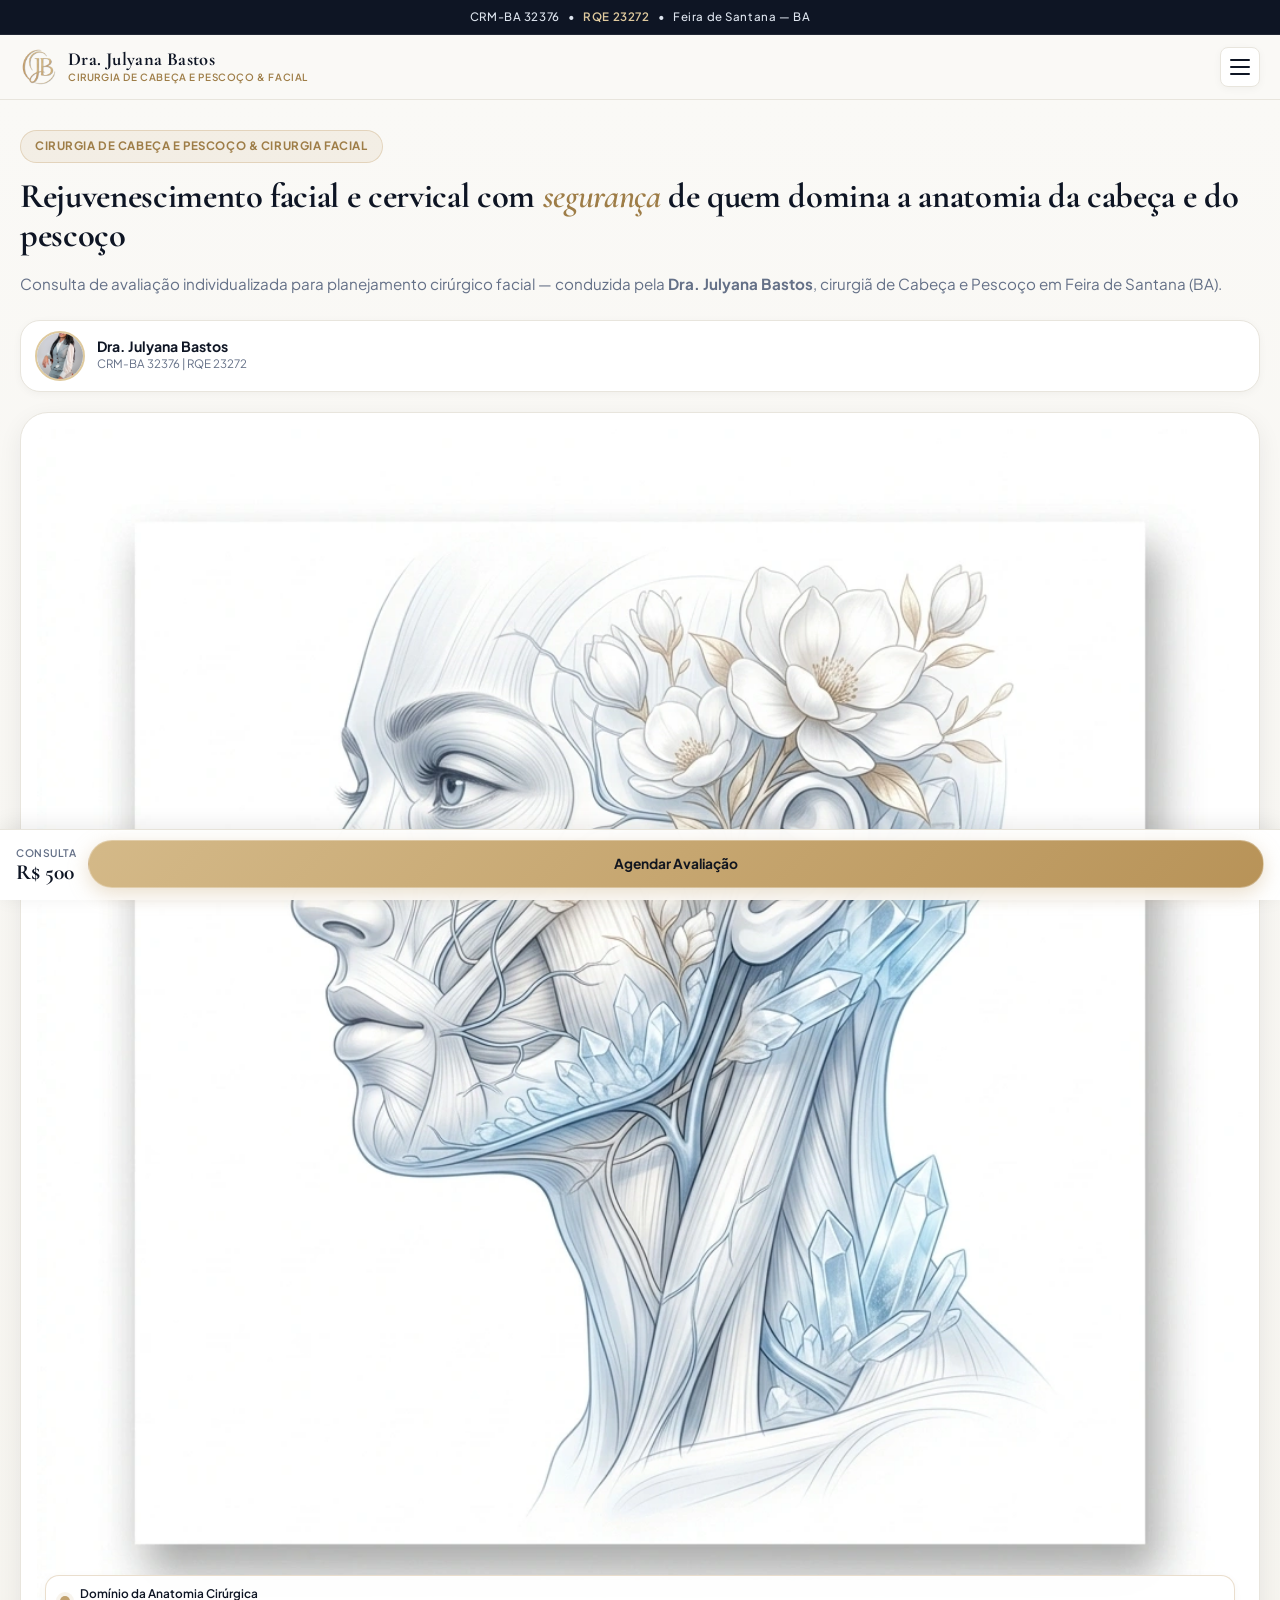
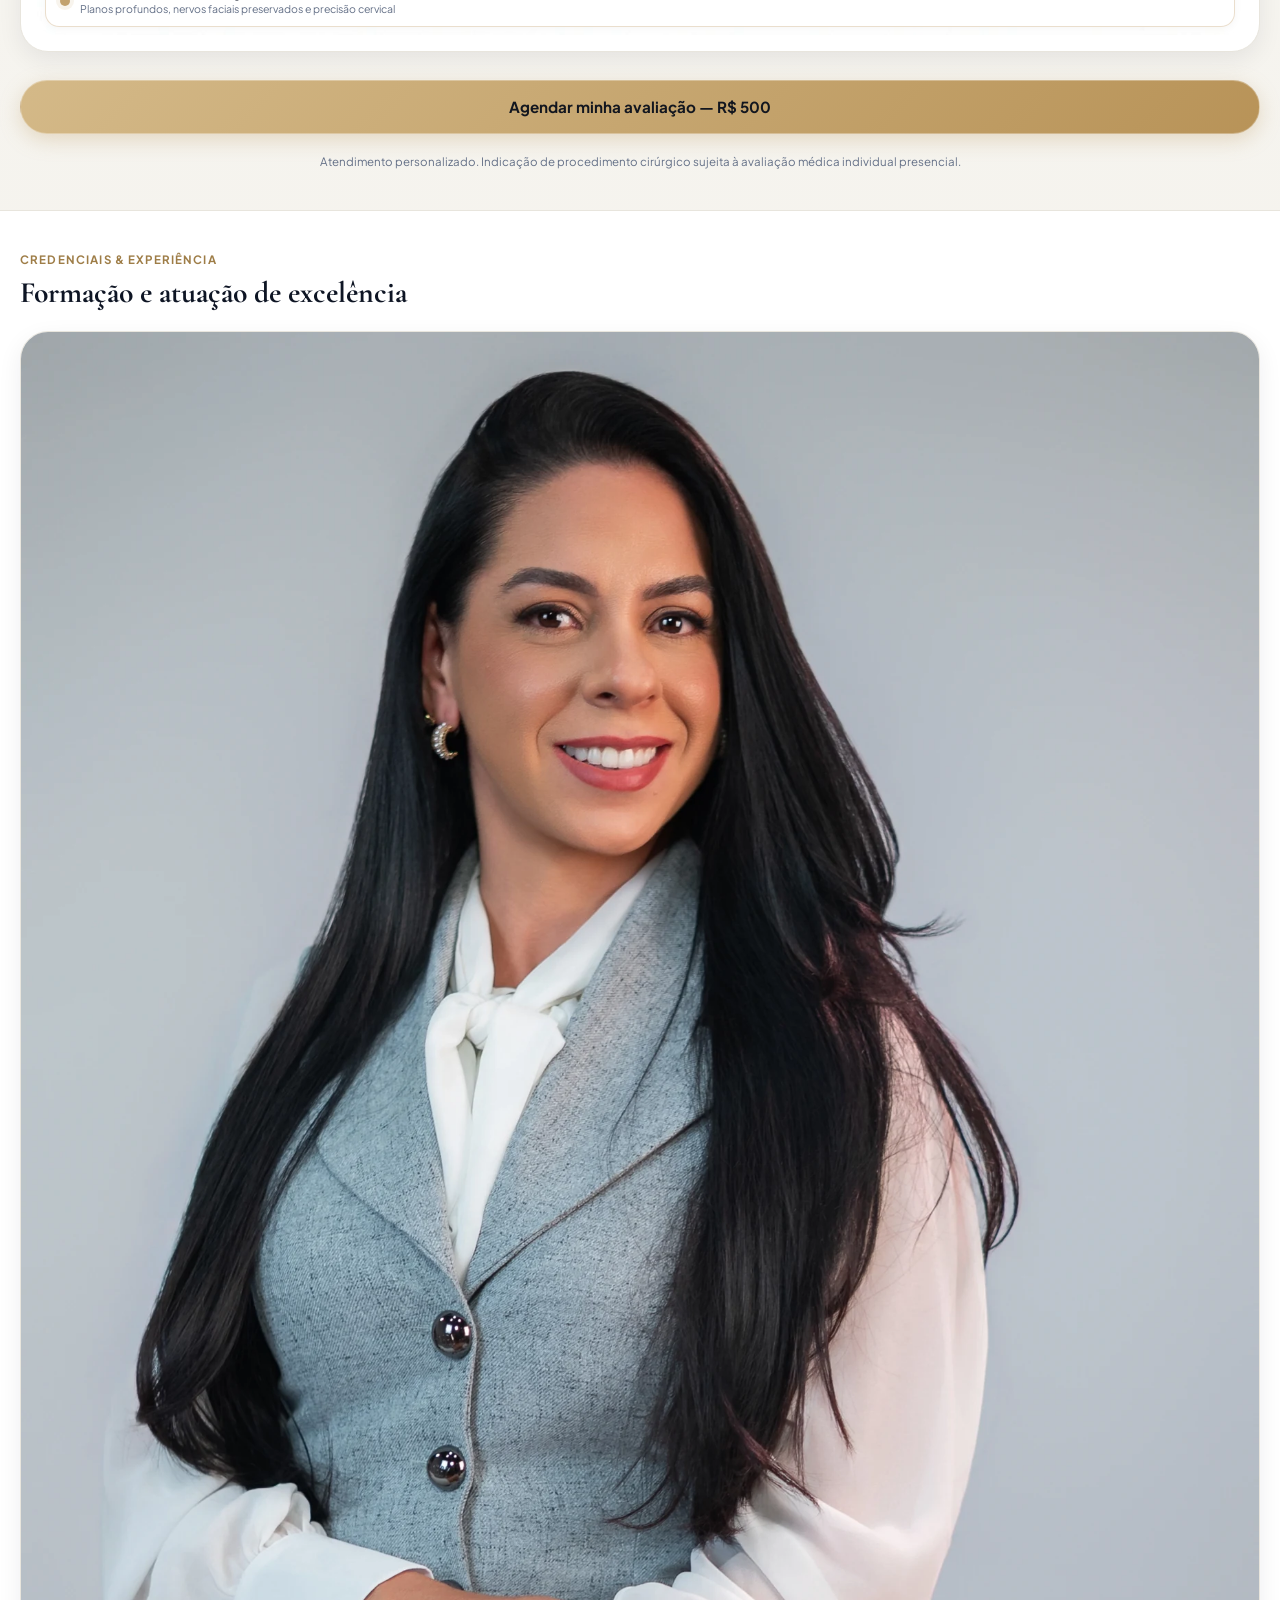
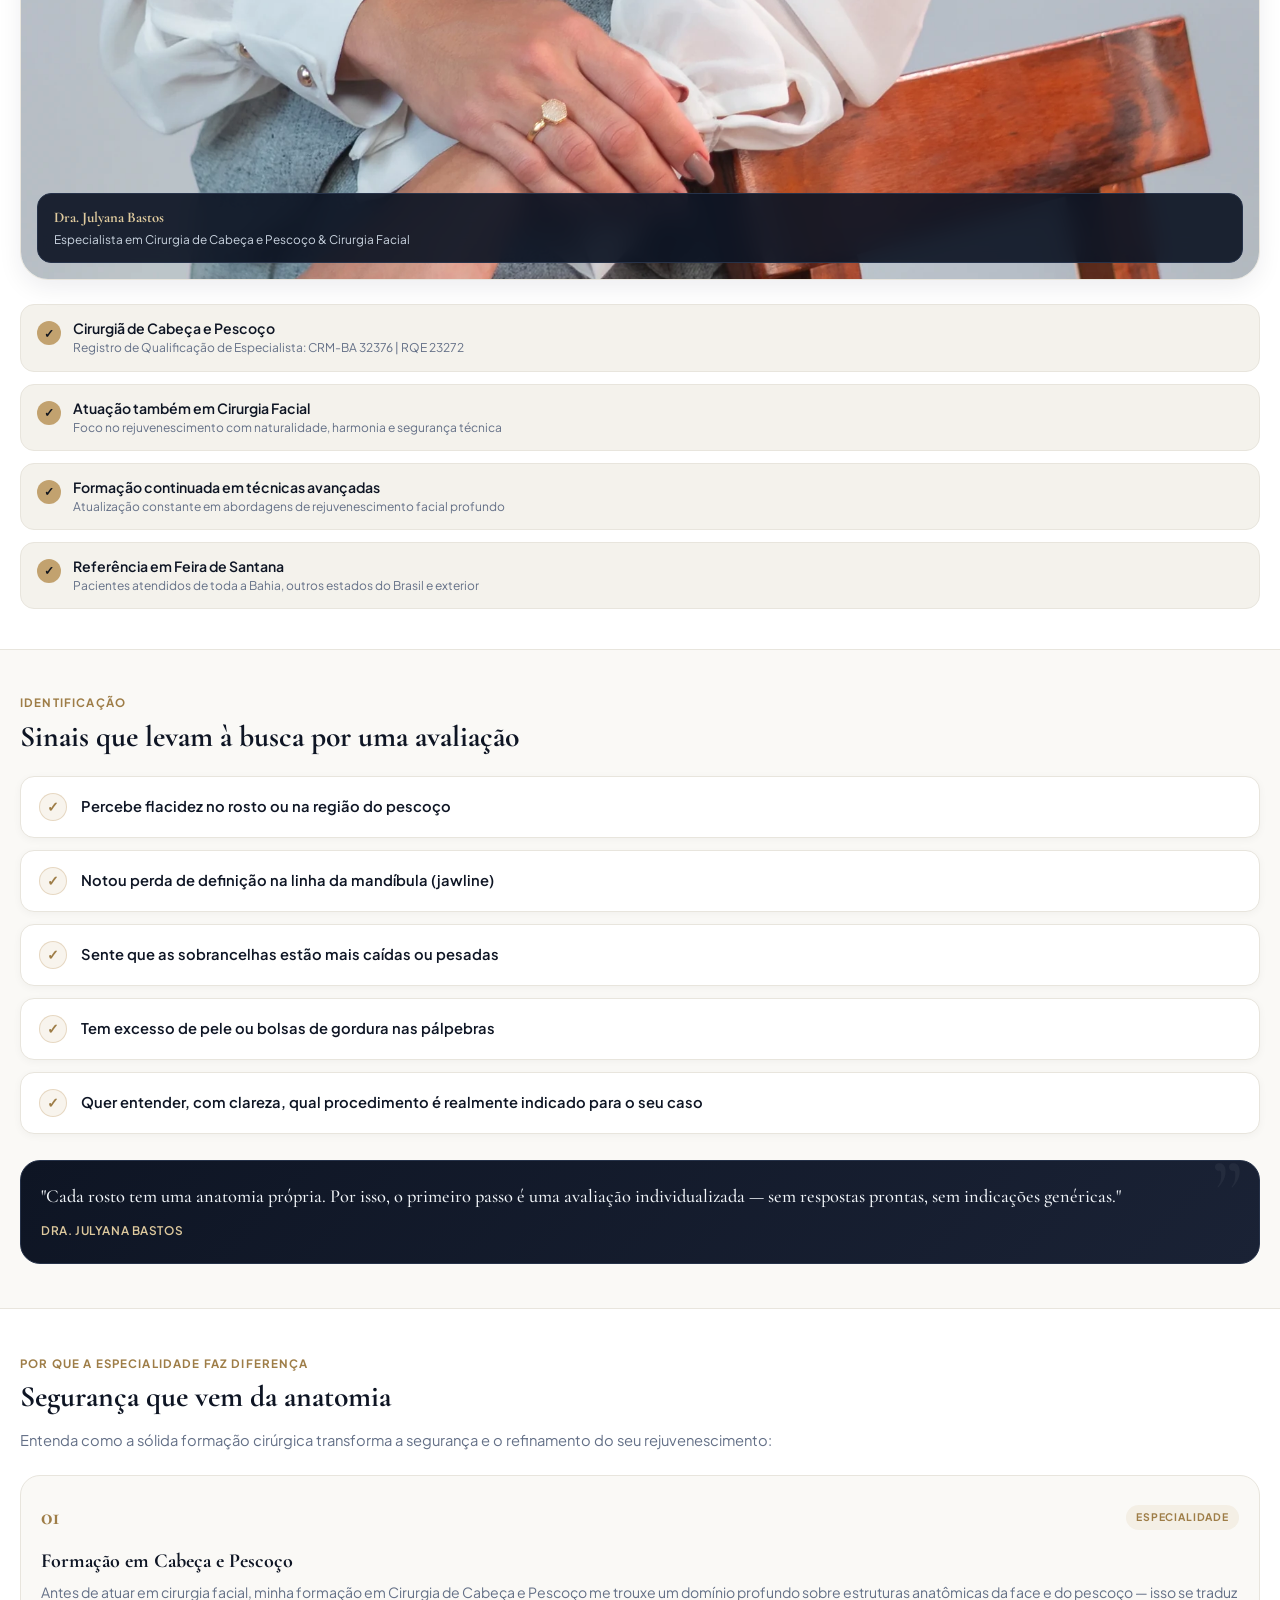
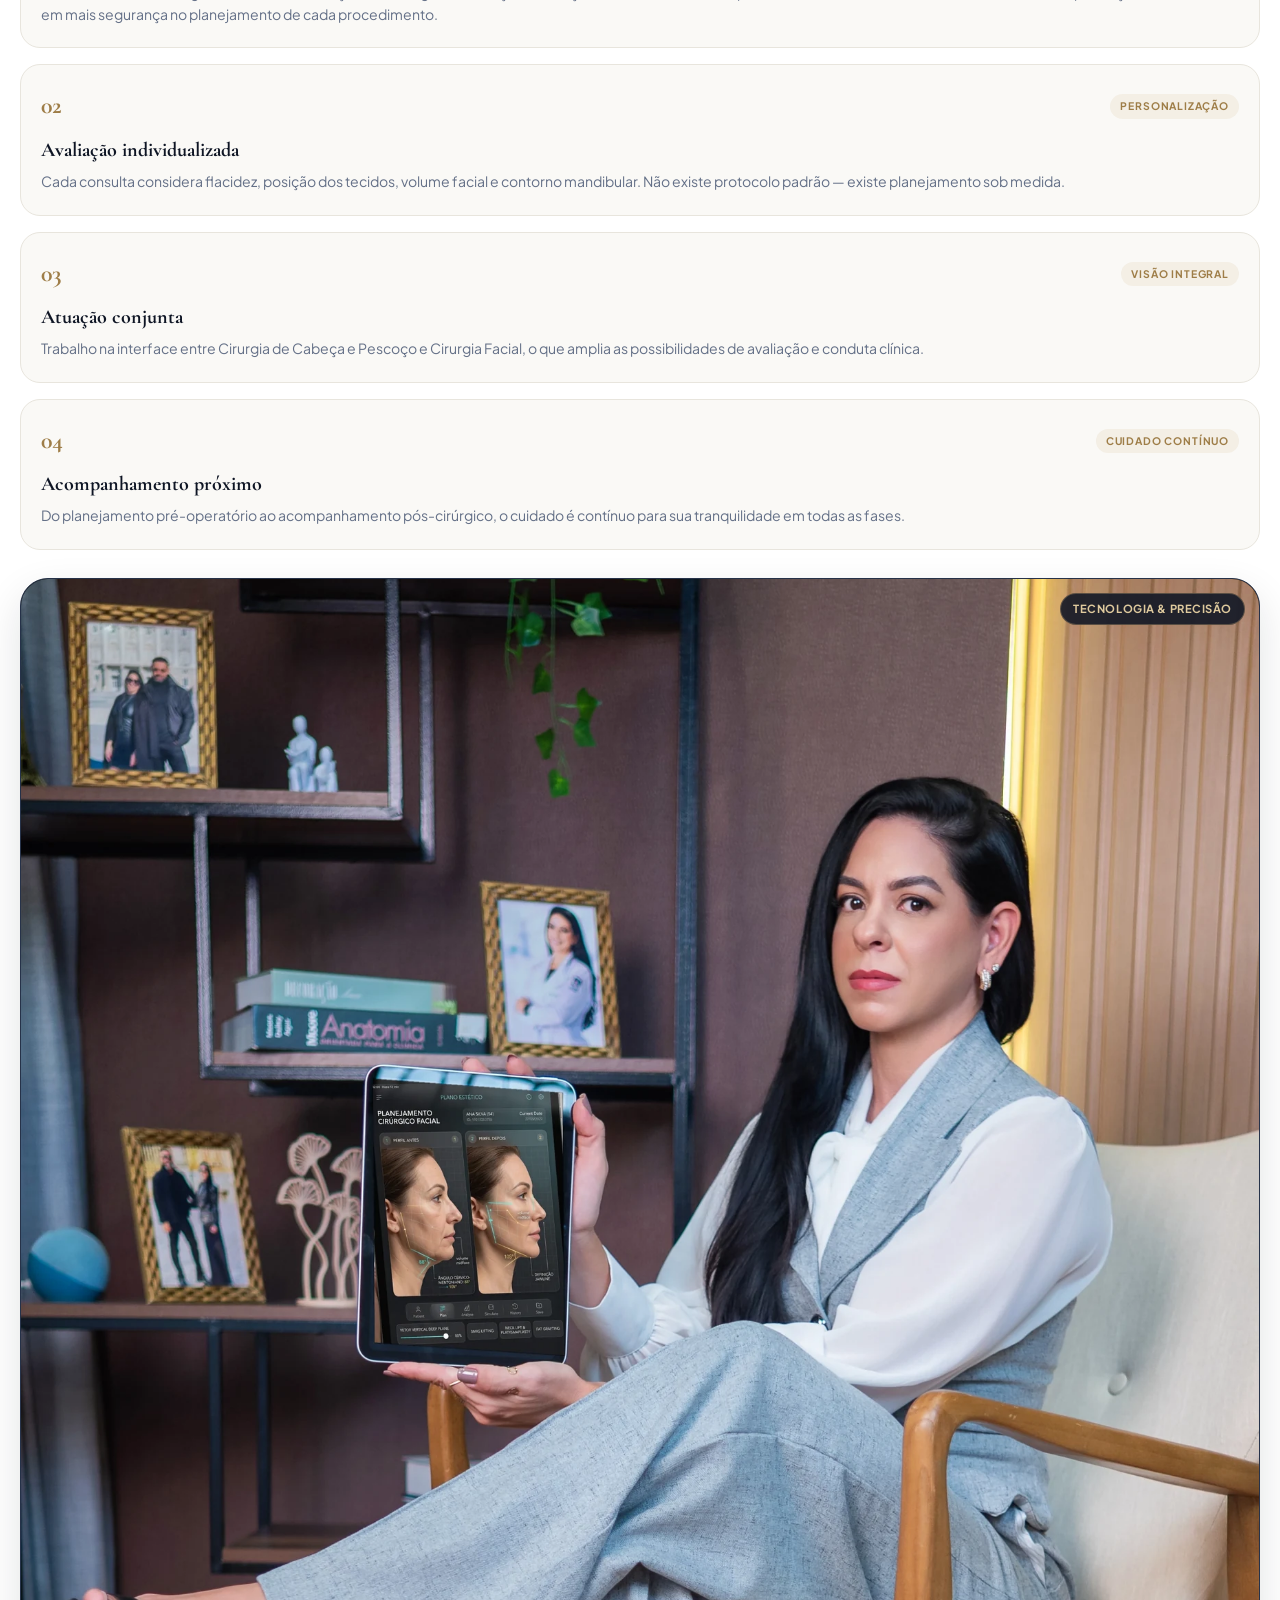
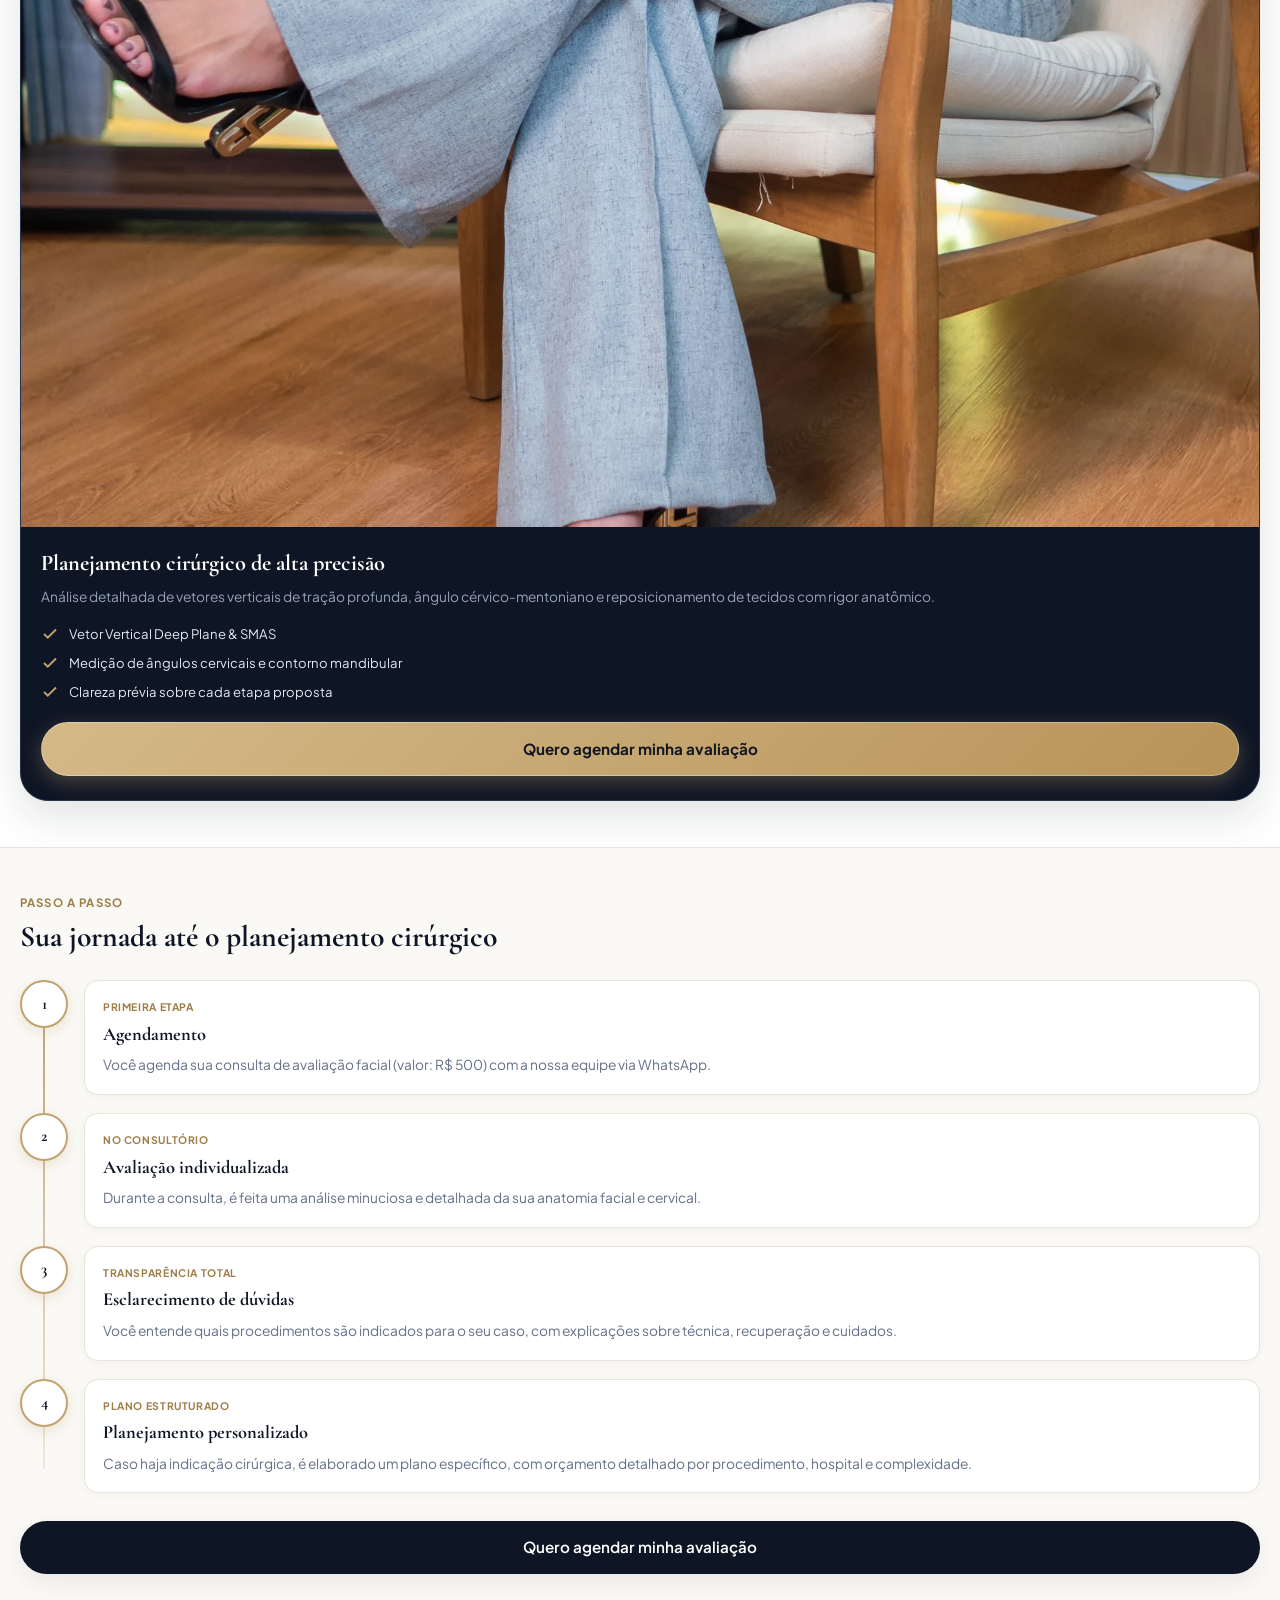
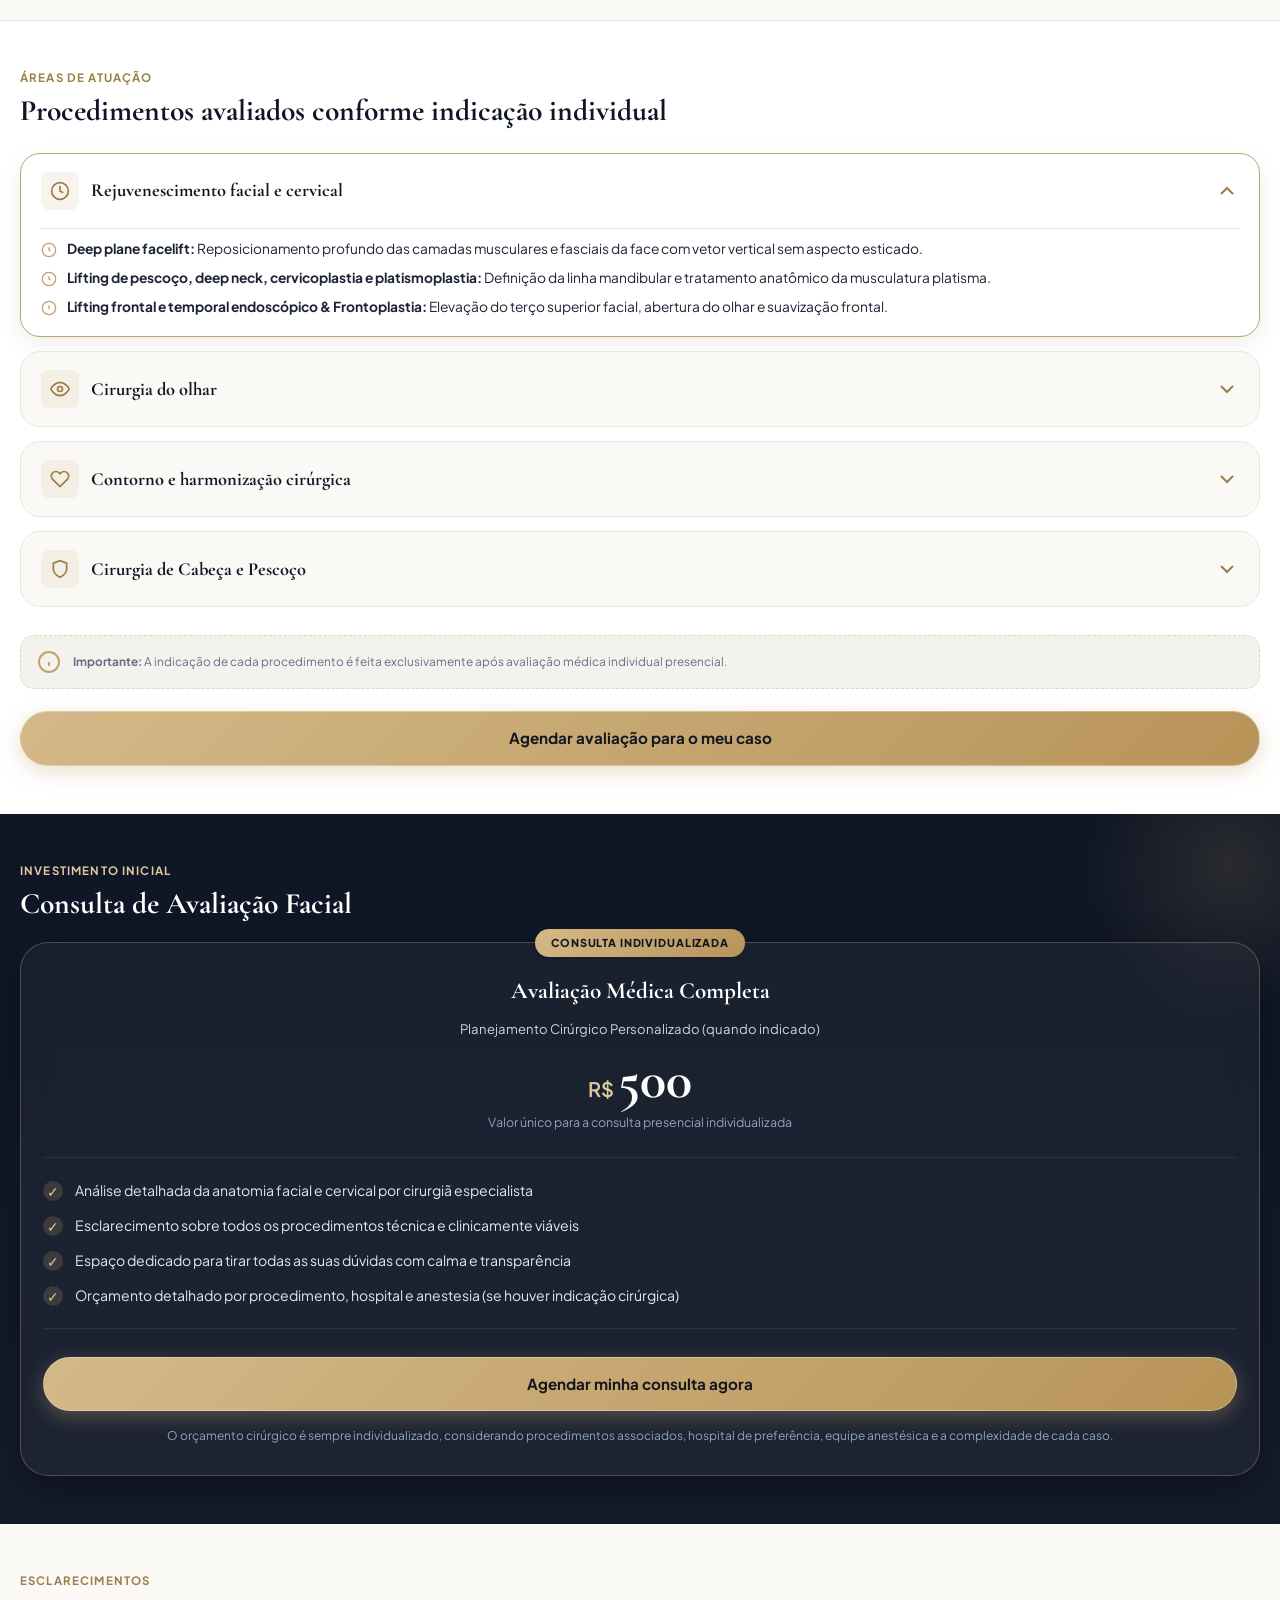
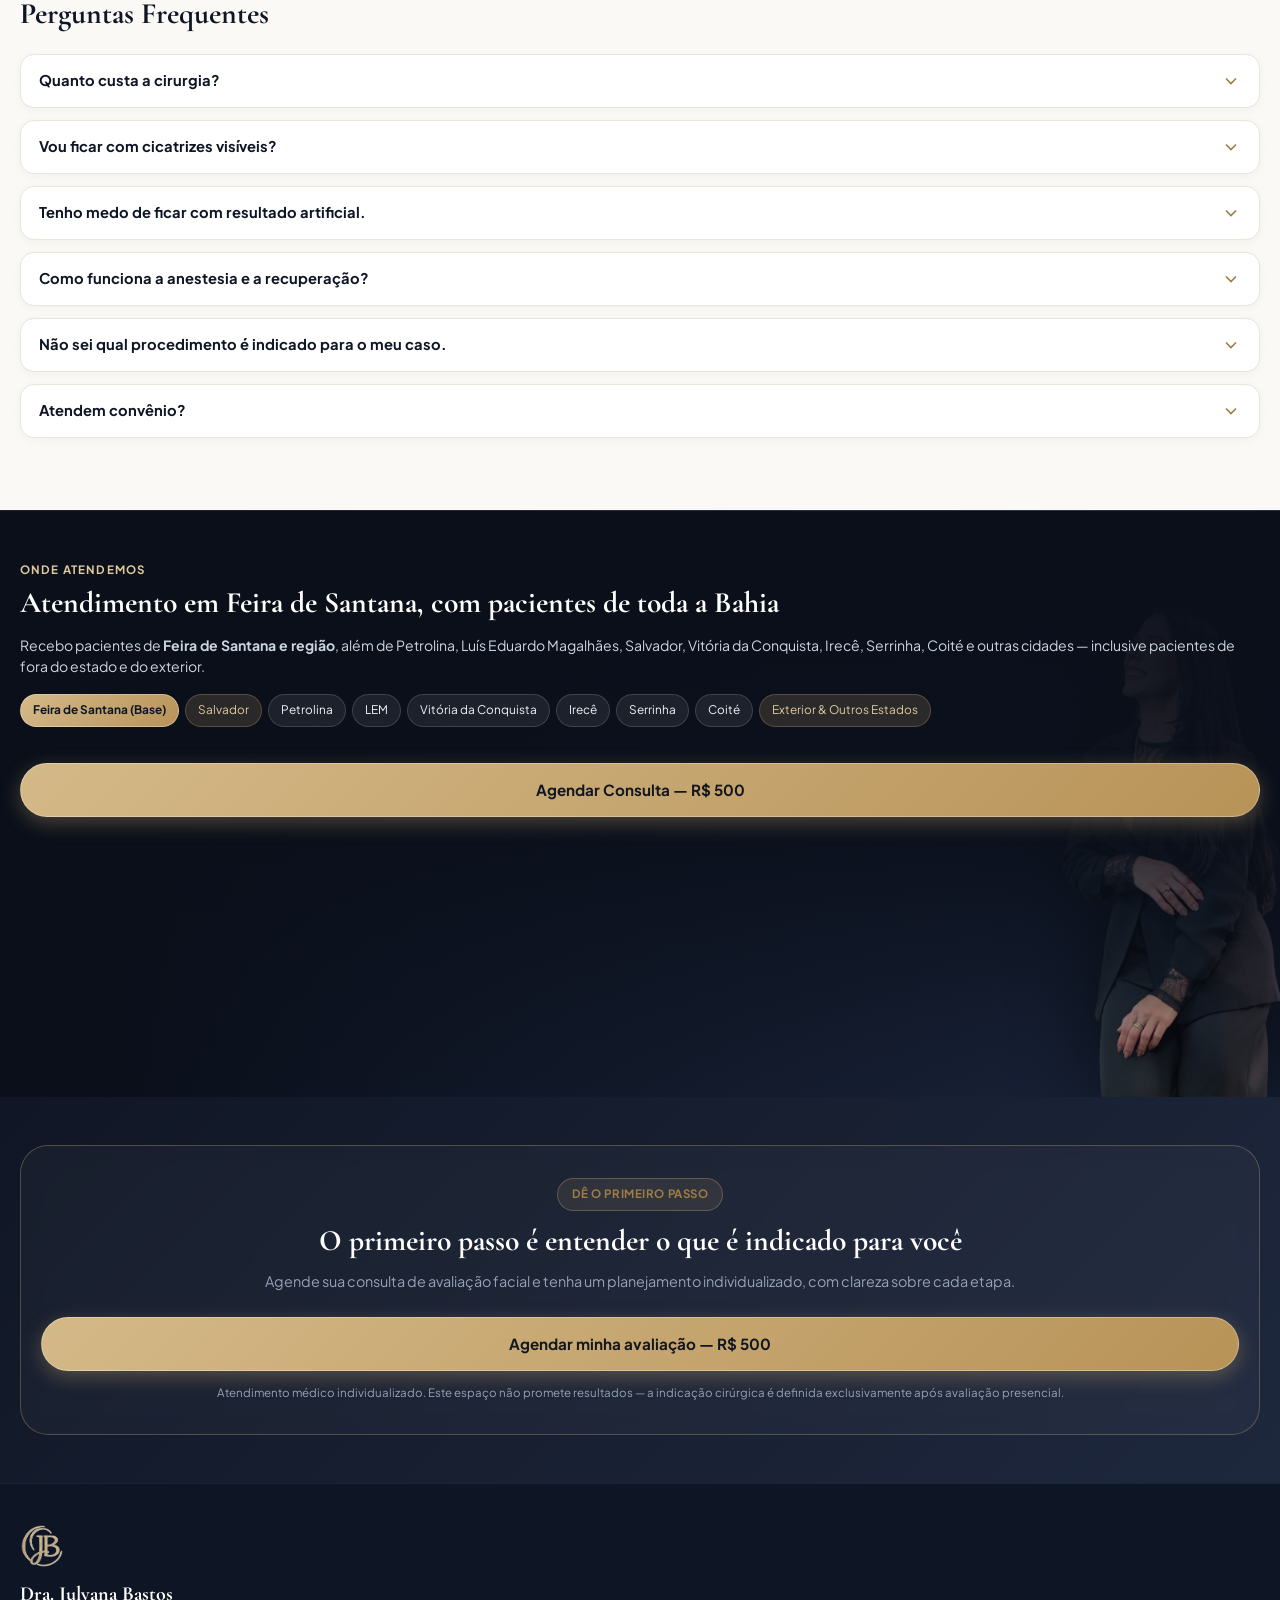
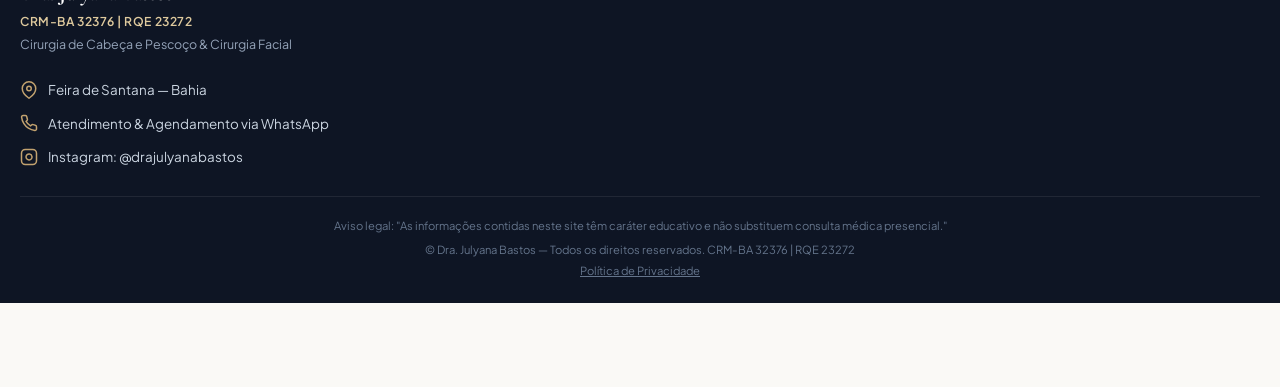
==== mobile/index.html @ 5bc387da "feat: section 10 full bleed doctor cutout with depth (no box/border)" ====
<!DOCTYPE html>
<html lang="pt-BR">
<head>
  <meta charset="UTF-8">
  <meta name="viewport" content="width=device-width, initial-scale=1.0, maximum-scale=5.0">
  <title>Dra. Julyana Bastos — Cirurgia Facial & Cabeça e Pescoço | Feira de Santana (BA)</title>
  <meta name="description" content="Rejuvenescimento facial e cervical com segurança de quem domina a anatomia da cabeça e do pescoço. Consulta de avaliação individualizada por R$ 500 com Dra. Julyana Bastos.">
  <meta name="theme-color" content="#0E1524">
  
  <!-- Favicon -->
  <link rel="icon" type="image/webp" href="../assets/images/logo-jb-gold.webp">

  <!-- Mobile Stylesheet (Totalmente Isolado) -->
  <link rel="stylesheet" href="style.css">
</head>
<body>

  <!-- TOP BAR: SELO DE CREDIBILIDADE CRM/RQE -->
  <div class="top-bar">
    <span>CRM-BA 32376</span>
    <span>•</span>
    <span class="crm-badge">RQE 23272</span>
    <span>•</span>
    <span>Feira de Santana — BA</span>
  </div>

  <!-- HEADER -->
  <header class="header">
    <div class="container header-inner">
      <a href="#hero" class="brand-wrapper">
        <img src="../assets/images/logo-jb-gold.webp" alt="Monograma Dra. Julyana Bastos" class="brand-monogram">
        <div class="brand-text">
          <span class="brand-name">Dra. Julyana Bastos</span>
          <span class="brand-tagline">Cirurgia de Cabeça e Pescoço & Facial</span>
        </div>
      </a>

      <button class="menu-toggle" id="menuToggle" aria-label="Abrir Menu">
        <span></span>
        <span></span>
        <span></span>
      </button>
    </div>

    <!-- Mobile Drawer Menu -->
    <nav class="mobile-nav-drawer" id="navDrawer">
      <ul class="mobile-nav-links">
        <li><a href="#sobre">Sobre a Dra. <span class="nav-arrow">→</span></a></li>
        <li><a href="#identificacao">Sinais & Queixas <span class="nav-arrow">→</span></a></li>
        <li><a href="#diferenciais">Diferencial Anatômico <span class="nav-arrow">→</span></a></li>
        <li><a href="#como-funciona">Como Funciona <span class="nav-arrow">→</span></a></li>
        <li><a href="#procedimentos">Procedimentos <span class="nav-arrow">→</span></a></li>
        <li><a href="#valor">Valor da Avaliação <span class="nav-arrow">→</span></a></li>
        <li><a href="#faq">Dúvidas Frequentes <span class="nav-arrow">→</span></a></li>
        <li><a href="#contato">Localização & Contato <span class="nav-arrow">→</span></a></li>
      </ul>
      <div class="mobile-nav-cta">
        <a href="#valor" class="btn btn-gold" data-whatsapp>
          Agendar Avaliação — R$ 500
        </a>
      </div>
    </nav>
  </header>

  <!-- 2. HERO SECTION -->
  <section class="hero-section" id="hero">
    <div class="container">
      <div class="hero-tag">
        <span class="badge-pill badge-gold">Cirurgia de Cabeça e Pescoço & Cirurgia Facial</span>
      </div>

      <h1 class="hero-title">
        Rejuvenescimento facial e cervical com <em>segurança</em> de quem domina a anatomia da cabeça e do pescoço
      </h1>

      <p class="hero-subtitle">
        Consulta de avaliação individualizada para planejamento cirúrgico facial — conduzida pela <strong>Dra. Julyana Bastos</strong>, cirurgiã de Cabeça e Pescoço em Feira de Santana (BA).
      </p>

      <!-- Doctor chip -->
      <div class="hero-doc-chip">
        <img src="../assets/images/dra-hero.webp" alt="Dra. Julyana Bastos" class="hero-doc-avatar">
        <div class="hero-doc-info">
          <h4>Dra. Julyana Bastos</h4>
          <p>CRM-BA 32376 | RQE 23272</p>
        </div>
      </div>

      <!-- Hero Visual: Arte Anatômica Floral -->
      <div class="hero-visual-card">
        <img src="../assets/images/anatomical-head-neck.webp" alt="Ilustração de Anatomia Facial e Cervical Profunda com elementos florais" class="hero-art-img">
        <div class="hero-art-caption">
          <div class="hero-art-caption-dot"></div>
          <div class="hero-art-caption-text">
            Domínio da Anatomia Cirúrgica
            <span>Planos profundos, nervos faciais preservados e precisão cervical</span>
          </div>
        </div>
      </div>

      <!-- CTA Principal do Hero -->
      <div class="hero-cta-group">
        <a href="#valor" class="btn btn-gold" data-whatsapp>
          Agendar minha avaliação — R$ 500
        </a>
        <p class="hero-compliance-note">
          Atendimento personalizado. Indicação de procedimento cirúrgico sujeita à avaliação médica individual presencial.
        </p>
      </div>
    </div>
  </section>

  <!-- 3. PROVA SOCIAL / CREDENCIAIS -->
  <section class="credentials-section" id="sobre">
    <div class="container">
      <span class="section-label">Credenciais & Experiência</span>
      <h2 class="section-title">Formação e atuação de excelência</h2>

      <div class="cred-photo-box">
        <img src="../assets/images/dra-standing.webp" alt="Dra. Julyana Bastos em consultório">
        <div class="cred-photo-badge">
          <h5>Dra. Julyana Bastos</h5>
          <p>Especialista em Cirurgia de Cabeça e Pescoço & Cirurgia Facial</p>
        </div>
      </div>

      <div class="cred-list">
        <div class="cred-item">
          <div class="cred-icon">✓</div>
          <div class="cred-text">
            Cirurgiã de Cabeça e Pescoço
            <small>Registro de Qualificação de Especialista: CRM-BA 32376 | RQE 23272</small>
          </div>
        </div>

        <div class="cred-item">
          <div class="cred-icon">✓</div>
          <div class="cred-text">
            Atuação também em Cirurgia Facial
            <small>Foco no rejuvenescimento com naturalidade, harmonia e segurança técnica</small>
          </div>
        </div>

        <div class="cred-item">
          <div class="cred-icon">✓</div>
          <div class="cred-text">
            Formação continuada em técnicas avançadas
            <small>Atualização constante em abordagens de rejuvenescimento facial profundo</small>
          </div>
        </div>

        <div class="cred-item">
          <div class="cred-icon">✓</div>
          <div class="cred-text">
            Referência em Feira de Santana
            <small>Pacientes atendidos de toda a Bahia, outros estados do Brasil e exterior</small>
          </div>
        </div>
      </div>
    </div>
  </section>

  <!-- 4. SEÇÃO DE IDENTIFICAÇÃO — "VOCÊ SE IDENTIFICA COM ISSO?" -->
  <section class="identify-section" id="identificacao">
    <div class="container">
      <span class="section-label">Identificação</span>
      <h2 class="section-title">Sinais que levam à busca por uma avaliação</h2>

      <div class="signs-grid">
        <div class="sign-card">
          <div class="sign-check">✓</div>
          <div class="sign-title">Percebe flacidez no rosto ou na região do pescoço</div>
        </div>

        <div class="sign-card">
          <div class="sign-check">✓</div>
          <div class="sign-title">Notou perda de definição na linha da mandíbula (jawline)</div>
        </div>

        <div class="sign-card">
          <div class="sign-check">✓</div>
          <div class="sign-title">Sente que as sobrancelhas estão mais caídas ou pesadas</div>
        </div>

        <div class="sign-card">
          <div class="sign-check">✓</div>
          <div class="sign-title">Tem excesso de pele ou bolsas de gordura nas pálpebras</div>
        </div>

        <div class="sign-card">
          <div class="sign-check">✓</div>
          <div class="sign-title">Quer entender, com clareza, qual procedimento é realmente indicado para o seu caso</div>
        </div>
      </div>

      <!-- Texto de transição -->
      <div class="identify-quote-box">
        <p class="identify-quote-text">
          "Cada rosto tem uma anatomia própria. Por isso, o primeiro passo é uma avaliação individualizada — sem respostas prontas, sem indicações genéricas."
        </p>
        <p class="identify-quote-author">Dra. Julyana Bastos</p>
      </div>
    </div>
  </section>

  <!-- 5. DIFERENCIAIS — "SEGURANÇA QUE VEM DA ANATOMIA" -->
  <section class="diff-section" id="diferenciais">
    <div class="container">
      <span class="section-label">Por que a especialidade faz diferença</span>
      <h2 class="section-title">Segurança que vem da anatomia</h2>
      <p class="diff-intro-text">
        Entenda como a sólida formação cirúrgica transforma a segurança e o refinamento do seu rejuvenescimento:
      </p>

      <div class="diff-cards-stack">
        <!-- Bloco 1 -->
        <div class="diff-card">
          <div class="diff-card-header">
            <span class="diff-number">01</span>
            <span class="diff-tag">Especialidade</span>
          </div>
          <h3 class="diff-title">Formação em Cabeça e Pescoço</h3>
          <p class="diff-body">
            Antes de atuar em cirurgia facial, minha formação em Cirurgia de Cabeça e Pescoço me trouxe um domínio profundo sobre estruturas anatômicas da face e do pescoço — isso se traduz em mais segurança no planejamento de cada procedimento.
          </p>
        </div>

        <!-- Bloco 2 -->
        <div class="diff-card">
          <div class="diff-card-header">
            <span class="diff-number">02</span>
            <span class="diff-tag">Personalização</span>
          </div>
          <h3 class="diff-title">Avaliação individualizada</h3>
          <p class="diff-body">
            Cada consulta considera flacidez, posição dos tecidos, volume facial e contorno mandibular. Não existe protocolo padrão — existe planejamento sob medida.
          </p>
        </div>

        <!-- Bloco 3 -->
        <div class="diff-card">
          <div class="diff-card-header">
            <span class="diff-number">03</span>
            <span class="diff-tag">Visão Integral</span>
          </div>
          <h3 class="diff-title">Atuação conjunta</h3>
          <p class="diff-body">
            Trabalho na interface entre Cirurgia de Cabeça e Pescoço e Cirurgia Facial, o que amplia as possibilidades de avaliação e conduta clínica.
          </p>
        </div>

        <!-- Bloco 4 -->
        <div class="diff-card">
          <div class="diff-card-header">
            <span class="diff-number">04</span>
            <span class="diff-tag">Cuidado Contínuo</span>
          </div>
          <h3 class="diff-title">Acompanhamento próximo</h3>
          <p class="diff-body">
            Do planejamento pré-operatório ao acompanhamento pós-cirúrgico, o cuidado é contínuo para sua tranquilidade em todas as fases.
          </p>
        </div>
      </div>

      <!-- Feature Card Tablet: Foto da Dra. com Tablet mostrando Planejamento -->
      <div class="tablet-feature-card">
        <div class="tablet-feature-img-wrap">
          <img src="../assets/images/dra-tablet.webp" alt="Dra. Julyana Bastos realizando planejamento facial no tablet">
          <span class="tablet-feature-badge">Tecnologia & Precisão</span>
        </div>
        <div class="tablet-feature-content">
          <h3>Planejamento cirúrgico de alta precisão</h3>
          <p>
            Análise detalhada de vetores verticais de tração profunda, ângulo cérvico-mentoniano e reposicionamento de tecidos com rigor anatômico.
          </p>
          <div class="tablet-feature-points">
            <div class="tablet-point">
              <svg width="18" height="18" viewBox="0 0 24 24" fill="none" stroke="currentColor" stroke-width="2.5"><polyline points="20 6 9 17 4 12"></polyline></svg>
              <span>Vetor Vertical Deep Plane & SMAS</span>
            </div>
            <div class="tablet-point">
              <svg width="18" height="18" viewBox="0 0 24 24" fill="none" stroke="currentColor" stroke-width="2.5"><polyline points="20 6 9 17 4 12"></polyline></svg>
              <span>Medição de ângulos cervicais e contorno mandibular</span>
            </div>
            <div class="tablet-point">
              <svg width="18" height="18" viewBox="0 0 24 24" fill="none" stroke="currentColor" stroke-width="2.5"><polyline points="20 6 9 17 4 12"></polyline></svg>
              <span>Clareza prévia sobre cada etapa proposta</span>
            </div>
          </div>
          <a href="#valor" class="btn btn-gold" data-whatsapp>
            Quero agendar minha avaliação
          </a>
        </div>
      </div>
    </div>
  </section>

  <!-- 6. COMO FUNCIONA A AVALIAÇÃO -->
  <section class="steps-section" id="como-funciona">
    <div class="container">
      <span class="section-label">Passo a Passo</span>
      <h2 class="section-title">Sua jornada até o planejamento cirúrgico</h2>

      <div class="steps-timeline">
        <!-- Passo 1 -->
        <div class="step-card">
          <div class="step-circle">1</div>
          <div class="step-content">
            <span class="step-badge">Primeira Etapa</span>
            <h3 class="step-title">Agendamento</h3>
            <p class="step-text">Você agenda sua consulta de avaliação facial (valor: R$ 500) com a nossa equipe via WhatsApp.</p>
          </div>
        </div>

        <!-- Passo 2 -->
        <div class="step-card">
          <div class="step-circle">2</div>
          <div class="step-content">
            <span class="step-badge">No Consultório</span>
            <h3 class="step-title">Avaliação individualizada</h3>
            <p class="step-text">Durante a consulta, é feita uma análise minuciosa e detalhada da sua anatomia facial e cervical.</p>
          </div>
        </div>

        <!-- Passo 3 -->
        <div class="step-card">
          <div class="step-circle">3</div>
          <div class="step-content">
            <span class="step-badge">Transparência Total</span>
            <h3 class="step-title">Esclarecimento de dúvidas</h3>
            <p class="step-text">Você entende quais procedimentos são indicados para o seu caso, com explicações sobre técnica, recuperação e cuidados.</p>
          </div>
        </div>

        <!-- Passo 4 -->
        <div class="step-card">
          <div class="step-circle">4</div>
          <div class="step-content">
            <span class="step-badge">Plano Estruturado</span>
            <h3 class="step-title">Planejamento personalizado</h3>
            <p class="step-text">Caso haja indicação cirúrgica, é elaborado um plano específico, com orçamento detalhado por procedimento, hospital e complexidade.</p>
          </div>
        </div>
      </div>

      <a href="#valor" class="btn btn-navy" data-whatsapp>
        Quero agendar minha avaliação
      </a>
    </div>
  </section>

  <!-- 7. PROCEDIMENTOS — "ÁREAS DE ATUAÇÃO" -->
  <section class="procedures-section" id="procedimentos">
    <div class="container">
      <span class="section-label">Áreas de Atuação</span>
      <h2 class="section-title">Procedimentos avaliados conforme indicação individual</h2>

      <div class="proc-accordion-list">
        <!-- Card 1: Rejuvenescimento Facial e Cervical -->
        <div class="proc-card active">
          <div class="proc-header">
            <div class="proc-header-title">
              <div class="proc-icon-box">
                <svg width="20" height="20" viewBox="0 0 24 24" fill="none" stroke="currentColor" stroke-width="2"><path d="M12 2a10 10 0 0 1 10 10c0 5.523-4.477 10-10 10S2 17.523 2 12 6.477 2 12 2z"></path><path d="M12 6v6l4 2"></path></svg>
              </div>
              <h3 class="proc-name">Rejuvenescimento facial e cervical</h3>
            </div>
            <svg class="proc-toggle-arrow" viewBox="0 0 24 24" fill="none" stroke="currentColor" stroke-width="2"><polyline points="6 9 12 15 18 9"></polyline></svg>
          </div>
          <div class="proc-body">
            <ul class="proc-items-list">
              <li class="proc-item-tag">
                <svg width="16" height="16" viewBox="0 0 24 24" fill="none" stroke="currentColor" stroke-width="2"><circle cx="12" cy="12" r="10"></circle><polyline points="12 8 12 12 14 14"></polyline></svg>
                <span><strong>Deep plane facelift:</strong> Reposicionamento profundo das camadas musculares e fasciais da face com vetor vertical sem aspecto esticado.</span>
              </li>
              <li class="proc-item-tag">
                <svg width="16" height="16" viewBox="0 0 24 24" fill="none" stroke="currentColor" stroke-width="2"><circle cx="12" cy="12" r="10"></circle><polyline points="12 8 12 12 14 14"></polyline></svg>
                <span><strong>Lifting de pescoço, deep neck, cervicoplastia e platismoplastia:</strong> Definição da linha mandibular e tratamento anatômico da musculatura platisma.</span>
              </li>
              <li class="proc-item-tag">
                <svg width="16" height="16" viewBox="0 0 24 24" fill="none" stroke="currentColor" stroke-width="2"><circle cx="12" cy="12" r="10"></circle><polyline points="12 8 12 14 14"></polyline></svg>
                <span><strong>Lifting frontal e temporal endoscópico & Frontoplastia:</strong> Elevação do terço superior facial, abertura do olhar e suavização frontal.</span>
              </li>
            </ul>
          </div>
        </div>

        <!-- Card 2: Cirurgia do Olhar -->
        <div class="proc-card">
          <div class="proc-header">
            <div class="proc-header-title">
              <div class="proc-icon-box">
                <svg width="20" height="20" viewBox="0 0 24 24" fill="none" stroke="currentColor" stroke-width="2"><path d="M1 12s4-8 11-8 11 8 11 8-4 8-11 8-11-8-11-8z"></path><circle cx="12" cy="12" r="3"></circle></svg>
              </div>
              <h3 class="proc-name">Cirurgia do olhar</h3>
            </div>
            <svg class="proc-toggle-arrow" viewBox="0 0 24 24" fill="none" stroke="currentColor" stroke-width="2"><polyline points="6 9 12 15 18 9"></polyline></svg>
          </div>
          <div class="proc-body">
            <ul class="proc-items-list">
              <li class="proc-item-tag">
                <svg width="16" height="16" viewBox="0 0 24 24" fill="none" stroke="currentColor" stroke-width="2"><polyline points="20 6 9 17 4 12"></polyline></svg>
                <span><strong>Blefaroplastia superior e inferior:</strong> Remoção precisa do excesso de pele e remodelamento das bolsas de gordura perioculares.</span>
              </li>
              <li class="proc-item-tag">
                <svg width="16" height="16" viewBox="0 0 24 24" fill="none" stroke="currentColor" stroke-width="2"><polyline points="20 6 9 17 4 12"></polyline></svg>
                <span><strong>Lifting endoscópico associado:</strong> Harmonização da cauda da sobrancelha e posicionamento periorbital conforme indicação.</span>
              </li>
            </ul>
          </div>
        </div>

        <!-- Card 3: Contorno e Harmonização Cirúrgica -->
        <div class="proc-card">
          <div class="proc-header">
            <div class="proc-header-title">
              <div class="proc-icon-box">
                <svg width="20" height="20" viewBox="0 0 24 24" fill="none" stroke="currentColor" stroke-width="2"><path d="M20.84 4.61a5.5 5.5 0 0 0-7.78 0L12 5.67l-1.06-1.06a5.5 5.5 0 0 0-7.78 7.78l1.06 1.06L12 21.23l7.78-7.78 1.06-1.06a5.5 5.5 0 0 0 0-7.78z"></path></svg>
              </div>
              <h3 class="proc-name">Contorno e harmonização cirúrgica</h3>
            </div>
            <svg class="proc-toggle-arrow" viewBox="0 0 24 24" fill="none" stroke="currentColor" stroke-width="2"><polyline points="6 9 12 15 18 9"></polyline></svg>
          </div>
          <div class="proc-body">
            <ul class="proc-items-list">
              <li class="proc-item-tag">
                <svg width="16" height="16" viewBox="0 0 24 24" fill="none" stroke="currentColor" stroke-width="2"><polyline points="20 6 9 17 4 12"></polyline></svg>
                <span><strong>Lip lift:</strong> Encurtamento gracioso do filtro labial com eversão natural do vermelhão.</span>
              </li>
              <li class="proc-item-tag">
                <svg width="16" height="16" viewBox="0 0 24 24" fill="none" stroke="currentColor" stroke-width="2"><polyline points="20 6 9 17 4 12"></polyline></svg>
                <span><strong>Lipoenxertia facial (microfat e nanofat):</strong> Restauração de volumes perdidos e revitalização celular da derme.</span>
              </li>
              <li class="proc-item-tag">
                <svg width="16" height="16" viewBox="0 0 24 24" fill="none" stroke="currentColor" stroke-width="2"><polyline points="20 6 9 17 4 12"></polyline></svg>
                <span><strong>Mentoplastia & Lobuloplastia:</strong> Projeção e equilíbrio do queixo e correção do lóbulo da orelha.</span>
              </li>
            </ul>
          </div>
        </div>

        <!-- Card 4: Cirurgia de Cabeça e Pescoço -->
        <div class="proc-card">
          <div class="proc-header">
            <div class="proc-header-title">
              <div class="proc-icon-box">
                <svg width="20" height="20" viewBox="0 0 24 24" fill="none" stroke="currentColor" stroke-width="2"><path d="M12 22s8-4 8-10V5l-8-3-8 3v7c0 6 8 10 8 10z"></path></svg>
              </div>
              <h3 class="proc-name">Cirurgia de Cabeça e Pescoço</h3>
            </div>
            <svg class="proc-toggle-arrow" viewBox="0 0 24 24" fill="none" stroke="currentColor" stroke-width="2"><polyline points="6 9 12 15 18 9"></polyline></svg>
          </div>
          <div class="proc-body">
            <ul class="proc-items-list">
              <li class="proc-item-tag">
                <svg width="16" height="16" viewBox="0 0 24 24" fill="none" stroke="currentColor" stroke-width="2"><polyline points="20 6 9 17 4 12"></polyline></svg>
                <span><strong>Procedimentos da tireoide e paratireoide:</strong> Diagnóstico cirúrgico e tratamento especializado de nódulos e patologias glandulares.</span>
              </li>
              <li class="proc-item-tag">
                <svg width="16" height="16" viewBox="0 0 24 24" fill="none" stroke="currentColor" stroke-width="2"><polyline points="20 6 9 17 4 12"></polyline></svg>
                <span><strong>Cirurgia da região cervical:</strong> Tratamento de lesões, cistos e afecções cervicais complexas.</span>
              </li>
            </ul>
          </div>
        </div>
      </div>

      <!-- Nota de Compliance CFM -->
      <div class="proc-compliance-box">
        <svg width="24" height="24" viewBox="0 0 24 24" fill="none" stroke="#C2A26F" stroke-width="2"><circle cx="12" cy="12" r="10"></circle><line x1="12" y1="16" x2="12" y2="12"></line><line x1="12" y1="8" x2="12.01" y2="8"></line></svg>
        <p>
          <strong>Importante:</strong> A indicação de cada procedimento é feita exclusivamente após avaliação médica individual presencial.
        </p>
      </div>

      <div style="margin-top: 22px;">
        <a href="#valor" class="btn btn-gold" data-whatsapp>
          Agendar avaliação para o meu caso
        </a>
      </div>
    </div>
  </section>

  <!-- 8. SEÇÃO DE VALOR — CONSULTA (R$ 500) -->
  <section class="pricing-section" id="valor">
    <div class="container">
      <span class="section-label" style="color: var(--color-gold-light);">Investimento Inicial</span>
      <h2 class="section-title" style="color: #FFFFFF;">Consulta de Avaliação Facial</h2>

      <!-- Card Central -->
      <div class="pricing-card">
        <span class="pricing-badge-top">Consulta Individualizada</span>
        
        <div class="pricing-header">
          <h3 class="pricing-title">Avaliação Médica Completa</h3>
          <p style="font-size: 0.82rem; color: #CBD5E1;">Planejamento Cirúrgico Personalizado (quando indicado)</p>
          
          <div class="pricing-amount-wrap">
            <span class="pricing-currency">R$</span>
            <span class="pricing-amount">500</span>
          </div>
          <span class="pricing-period">Valor único para a consulta presencial individualizada</span>
        </div>

        <ul class="pricing-features-list">
          <li class="pricing-feature-item">
            <div class="pricing-feature-icon">✓</div>
            <span>Análise detalhada da anatomia facial e cervical por cirurgiã especialista</span>
          </li>
          <li class="pricing-feature-item">
            <div class="pricing-feature-icon">✓</div>
            <span>Esclarecimento sobre todos os procedimentos técnica e clinicamente viáveis</span>
          </li>
          <li class="pricing-feature-item">
            <div class="pricing-feature-icon">✓</div>
            <span>Espaço dedicado para tirar todas as suas dúvidas com calma e transparência</span>
          </li>
          <li class="pricing-feature-item">
            <div class="pricing-feature-icon">✓</div>
            <span>Orçamento detalhado por procedimento, hospital e anestesia (se houver indicação cirúrgica)</span>
          </li>
        </ul>

        <a href="#valor" class="btn btn-gold" data-whatsapp>
          Agendar minha consulta agora
        </a>

        <p class="pricing-note">
          O orçamento cirúrgico é sempre individualizado, considerando procedimentos associados, hospital de preferência, equipe anestésica e a complexidade de cada caso.
        </p>
      </div>
    </div>
  </section>

  <!-- 9. FAQ — PERGUNTAS FREQUENTES -->
  <section class="faq-section" id="faq">
    <div class="container">
      <span class="section-label">Esclarecimentos</span>
      <h2 class="section-title">Perguntas Frequentes</h2>

      <div class="faq-list">
        <!-- FAQ 1 -->
        <div class="faq-item">
          <div class="faq-question">
            <span class="faq-q-text">Quanto custa a cirurgia?</span>
            <svg class="faq-icon-arrow" viewBox="0 0 24 24" fill="none" stroke="currentColor" stroke-width="2"><polyline points="6 9 12 15 18 9"></polyline></svg>
          </div>
          <div class="faq-answer">
            <p class="faq-ans-text">
              O valor da cirurgia é sempre individualizado, pois depende dos procedimentos associados, hospital escolhido, tipo de anestesia e complexidade do caso. Isso é detalhado durante a consulta de avaliação.
            </p>
          </div>
        </div>

        <!-- FAQ 2 -->
        <div class="faq-item">
          <div class="faq-question">
            <span class="faq-q-text">Vou ficar com cicatrizes visíveis?</span>
            <svg class="faq-icon-arrow" viewBox="0 0 24 24" fill="none" stroke="currentColor" stroke-width="2"><polyline points="6 9 12 15 18 9"></polyline></svg>
          </div>
          <div class="faq-answer">
            <p class="faq-ans-text">
              As técnicas utilizadas seguem planejamento cuidadoso quanto ao posicionamento das incisões em dobras naturais da pele e contorno do cabelo. Cada caso é avaliado individualmente, e esse é um dos pontos discutidos em consulta.
            </p>
          </div>
        </div>

        <!-- FAQ 3 -->
        <div class="faq-item">
          <div class="faq-question">
            <span class="faq-q-text">Tenho medo de ficar com resultado artificial.</span>
            <svg class="faq-icon-arrow" viewBox="0 0 24 24" fill="none" stroke="currentColor" stroke-width="2"><polyline points="6 9 12 15 18 9"></polyline></svg>
          </div>
          <div class="faq-answer">
            <p class="faq-ans-text">
              O planejamento leva em consideração a anatomia individual — posição dos tecidos, volume facial e estrutura do rosto — buscando uma indicação responsável, anatômica e adequada a cada paciente, valorizando a sua identidade.
            </p>
          </div>
        </div>

        <!-- FAQ 4 -->
        <div class="faq-item">
          <div class="faq-question">
            <span class="faq-q-text">Como funciona a anestesia e a recuperação?</span>
            <svg class="faq-icon-arrow" viewBox="0 0 24 24" fill="none" stroke="currentColor" stroke-width="2"><polyline points="6 9 12 15 18 9"></polyline></svg>
          </div>
          <div class="faq-answer">
            <p class="faq-ans-text">
              Esses detalhes variam conforme o procedimento indicado e são explicados detalhadamente na consulta, incluindo tempo estimado de recuperação e cuidados necessários no pré e pós-operatório.
            </p>
          </div>
        </div>

        <!-- FAQ 5 -->
        <div class="faq-item">
          <div class="faq-question">
            <span class="faq-q-text">Não sei qual procedimento é indicado para o meu caso.</span>
            <svg class="faq-icon-arrow" viewBox="0 0 24 24" fill="none" stroke="currentColor" stroke-width="2"><polyline points="6 9 12 15 18 9"></polyline></svg>
          </div>
          <div class="faq-answer">
            <p class="faq-ans-text">
              Esse é exatamente o papel da consulta de avaliação: entender sua anatomia e suas queixas para indicar, com responsabilidade, o que é adequado — ou não — para o seu caso.
            </p>
          </div>
        </div>

        <!-- FAQ 6 -->
        <div class="faq-item">
          <div class="faq-question">
            <span class="faq-q-text">Atendem convênio?</span>
            <svg class="faq-icon-arrow" viewBox="0 0 24 24" fill="none" stroke="currentColor" stroke-width="2"><polyline points="6 9 12 15 18 9"></polyline></svg>
          </div>
          <div class="faq-answer">
            <p class="faq-ans-text">
              A consulta de avaliação facial divulgada é particular (R$ 500). Para consultas e procedimentos relacionados exclusivamente à Cirurgia de Cabeça e Pescoço (como tireoide), alguns convênios são aceitos conforme a clínica de atendimento.
            </p>
          </div>
        </div>
      </div>
    </div>
  </section>

  <!-- 10. LOCALIZAÇÃO E ATENDIMENTO -->
  <section class="location-section" id="contato">
    <div class="location-bg-overlay"></div>
    <div class="location-doctor-backdrop">
      <img src="../assets/images/dra-editorial-cutout.webp" alt="Dra. Julyana Bastos — Atendimento em Feira de Santana">
    </div>
    <div class="container location-inner">
      <span class="section-label" style="color: var(--color-gold-light);">Onde Atendemos</span>
      <h2 class="section-title" style="color: #FFFFFF;">Atendimento em Feira de Santana, com pacientes de toda a Bahia</h2>

      <p class="location-desc">
        Recebo pacientes de <strong>Feira de Santana e região</strong>, além de Petrolina, Luís Eduardo Magalhães, Salvador, Vitória da Conquista, Irecê, Serrinha, Coité e outras cidades — inclusive pacientes de fora do estado e do exterior.
      </p>

      <div class="loc-cities-pill-wrap">
        <span class="loc-city-pill highlight">Feira de Santana (Base)</span>
        <span class="loc-city-pill state">Salvador</span>
        <span class="loc-city-pill">Petrolina</span>
        <span class="loc-city-pill">LEM</span>
        <span class="loc-city-pill">Vitória da Conquista</span>
        <span class="loc-city-pill">Irecê</span>
        <span class="loc-city-pill">Serrinha</span>
        <span class="loc-city-pill">Coité</span>
        <span class="loc-city-pill state">Exterior & Outros Estados</span>
      </div>

      <a href="#valor" class="btn btn-gold" data-whatsapp style="margin-top: 16px;">
        Agendar Consulta — R$ 500
      </a>
    </div>
  </section>

  <!-- 11. CTA FINAL -->
  <section class="final-cta-section">
    <div class="container">
      <div class="final-cta-box">
        <span class="badge-pill badge-gold" style="margin-bottom: 12px;">Dê o primeiro passo</span>
        <h2 class="final-cta-title">O primeiro passo é entender o que é indicado para você</h2>
        <p class="final-cta-desc">
          Agende sua consulta de avaliação facial e tenha um planejamento individualizado, com clareza sobre cada etapa.
        </p>
        <a href="#valor" class="btn btn-gold" data-whatsapp>
          Agendar minha avaliação — R$ 500
        </a>
        <p style="font-size: 0.72rem; color: #94A3B8; margin-top: 14px; line-height: 1.45;">
          Atendimento médico individualizado. Este espaço não promete resultados — a indicação cirúrgica é definida exclusivamente após avaliação presencial.
        </p>
      </div>
    </div>
  </section>

  <!-- 12. FOOTER -->
  <footer class="footer">
    <div class="container">
      <div class="footer-brand">
        <img src="../assets/images/logo-jb-gold.webp" alt="Monograma Dra. Julyana Bastos" class="footer-monogram">
        <h3 class="footer-title">Dra. Julyana Bastos</h3>
        <p class="footer-crm">CRM-BA 32376 | RQE 23272</p>
        <p style="font-size: 0.78rem; color: #94A3B8; margin-top: 4px;">Cirurgia de Cabeça e Pescoço & Cirurgia Facial</p>
      </div>

      <div class="footer-links-group">
        <div class="footer-link-row">
          <svg width="18" height="18" viewBox="0 0 24 24" fill="none" stroke="currentColor" stroke-width="2"><path d="M21 10c0 7-9 13-9 13s-9-6-9-13a9 9 0 0 1 18 0z"></path><circle cx="12" cy="10" r="3"></circle></svg>
          <span>Feira de Santana — Bahia</span>
        </div>

        <div class="footer-link-row">
          <svg width="18" height="18" viewBox="0 0 24 24" fill="none" stroke="currentColor" stroke-width="2"><path d="M22 16.92v3a2 2 0 0 1-2.18 2 19.79 19.79 0 0 1-8.63-3.07 19.5 19.5 0 0 1-6-6 19.79 19.79 0 0 1-3.07-8.67A2 2 0 0 1 4.11 2h3a2 2 0 0 1 2 1.72 12.84 12.84 0 0 0 .7 2.81 2 2 0 0 1-.45 2.11L8.09 9.91a16 16 0 0 0 6 6l1.27-1.27a2 2 0 0 1 2.11-.45 12.84 12.84 0 0 0 2.81.7A2 2 0 0 1 22 16.92z"></path></svg>
          <a href="#valor" data-whatsapp style="color: #CBD5E1;">Atendimento & Agendamento via WhatsApp</a>
        </div>

        <div class="footer-link-row">
          <svg width="18" height="18" viewBox="0 0 24 24" fill="none" stroke="currentColor" stroke-width="2"><rect x="2" y="2" width="20" height="20" rx="5" ry="5"></rect><path d="M16 11.37A4 4 0 1 1 12.63 8 4 4 0 0 1 16 11.37z"></path><line x1="17.5" y1="6.5" x2="17.51" y2="6.5"></line></svg>
          <a href="https://instagram.com" target="_blank" rel="noopener" style="color: #CBD5E1;">Instagram: @drajulyanabastos</a>
        </div>
      </div>

      <div class="footer-legal">
        <p>Aviso legal: "As informações contidas neste site têm caráter educativo e não substituem consulta médica presencial."</p>
        <p style="margin-top: 8px;">© Dra. Julyana Bastos — Todos os direitos reservados. CRM-BA 32376 | RQE 23272</p>
        <p style="margin-top: 4px;"><a href="#" style="text-decoration: underline; color: #64748B;">Política de Privacidade</a></p>
      </div>
    </div>
  </footer>

  <!-- 13. STICKY BOTTOM CTA BAR (CONVERSÃO MOBILE) -->
  <aside class="mobile-sticky-bar" id="mobileStickyBar">
    <div class="sticky-bar-price">
      <span class="sticky-bar-label">Consulta</span>
      <span class="sticky-bar-val">R$ 500</span>
    </div>
    <a href="#valor" class="btn btn-gold sticky-bar-btn" data-whatsapp>
      Agendar Avaliação
    </a>
  </aside>

  <!-- Mobile JavaScript -->
  <script src="script.js"></script>
</body>
</html>
---- mobile/style.css ----
/* ==========================================================================
   DRA. JULYANA BASTOS — MOBILE FIRST STYLESHEET
   Exclusivo para dispositivos móveis — Isolado da versão desktop
   ========================================================================== */

@import url('https://fonts.googleapis.com/css2?family=Cormorant+Garamond:ital,wght@0,400;0,500;0,600;0,700;1,400;1,600&family=Plus+Jakarta+Sans:wght@300;400;500;600;700&display=swap');

:root {
  --font-serif: 'Cormorant Garamond', Georgia, serif;
  --font-sans: 'Plus Jakarta Sans', -apple-system, BlinkMacSystemFont, sans-serif;

  /* Palette */
  --color-bg: #FAF9F6;
  --color-surface: #FFFFFF;
  --color-surface-soft: #F4F2EC;
  --color-surface-dark: #12161F;
  --color-navy: #0E1524;
  --color-navy-card: #182032;
  --color-text-main: #1C2333;
  --color-text-muted: #647087;
  --color-text-light: #94A3B8;
  --color-gold: #C2A26F;
  --color-gold-light: #DFCA9E;
  --color-gold-dark: #9E7D47;
  --color-gold-soft: rgba(194, 162, 111, 0.12);
  --color-blue-accent: #2563EB;
  --color-blue-soft: rgba(37, 99, 235, 0.08);
  --color-border: #E8E5DD;
  --color-border-dark: #263249;
  --color-border-gold: rgba(194, 162, 111, 0.35);

  --shadow-sm: 0 2px 8px rgba(14, 21, 36, 0.04);
  --shadow-md: 0 8px 24px rgba(14, 21, 36, 0.07);
  --shadow-lg: 0 16px 40px rgba(14, 21, 36, 0.12);
  --shadow-gold: 0 8px 28px rgba(194, 162, 111, 0.28);

  --radius-sm: 8px;
  --radius-md: 14px;
  --radius-lg: 20px;
  --radius-xl: 28px;
  --radius-full: 9999px;
}

*, *::before, *::after {
  box-sizing: border-box;
  margin: 0;
  padding: 0;
  -webkit-tap-highlight-color: transparent;
}

html {
  font-size: 16px;
  scroll-behavior: smooth;
  background-color: var(--color-bg);
}

body {
  font-family: var(--font-sans);
  color: var(--color-text-main);
  background-color: var(--color-bg);
  line-height: 1.6;
  overflow-x: hidden;
  padding-bottom: 84px; /* Space for sticky CTA bar */
}

img {
  max-width: 100%;
  height: auto;
  display: block;
}

a {
  text-decoration: none;
  color: inherit;
}

button {
  font-family: inherit;
  cursor: pointer;
  border: none;
  background: none;
}

/* Base Container */
.container {
  width: 100%;
  padding-left: 20px;
  padding-right: 20px;
  margin: 0 auto;
}

/* ==========================================================================
   TOP BAR (CRM CREDIBILITY)
   ========================================================================== */
.top-bar {
  background: var(--color-navy);
  color: #DDE4EE;
  font-size: 0.72rem;
  letter-spacing: 0.05em;
  padding: 8px 16px;
  text-align: center;
  display: flex;
  align-items: center;
  justify-content: center;
  gap: 8px;
  font-weight: 500;
  border-bottom: 1px solid rgba(255, 255, 255, 0.08);
}

.top-bar .crm-badge {
  color: var(--color-gold-light);
  font-weight: 600;
}

/* ==========================================================================
   HEADER & NAVBAR
   ========================================================================== */
.header {
  position: sticky;
  top: 0;
  z-index: 100;
  background: rgba(250, 249, 246, 0.94);
  backdrop-filter: blur(14px);
  -webkit-backdrop-filter: blur(14px);
  border-bottom: 1px solid var(--color-border);
  padding: 12px 0;
  transition: all 0.3s ease;
}

.header-inner {
  display: flex;
  align-items: center;
  justify-content: space-between;
}

.brand-wrapper {
  display: flex;
  align-items: center;
  gap: 10px;
}

.brand-monogram {
  width: 38px;
  height: 38px;
  object-fit: contain;
}

.brand-text {
  display: flex;
  flex-direction: column;
}

.brand-name {
  font-family: var(--font-serif);
  font-size: 1.15rem;
  font-weight: 700;
  letter-spacing: 0.02em;
  color: var(--color-navy);
  line-height: 1.1;
}

.brand-tagline {
  font-size: 0.62rem;
  color: var(--color-gold-dark);
  font-weight: 600;
  letter-spacing: 0.06em;
  text-transform: uppercase;
}

.menu-toggle {
  width: 40px;
  height: 40px;
  border-radius: var(--radius-sm);
  background: var(--color-surface);
  border: 1px solid var(--color-border);
  display: flex;
  flex-direction: column;
  justify-content: center;
  align-items: center;
  gap: 5px;
  box-shadow: var(--shadow-sm);
}

.menu-toggle span {
  display: block;
  width: 20px;
  height: 2px;
  background: var(--color-navy);
  transition: 0.3s;
  border-radius: 2px;
}

.menu-toggle.active span:nth-child(1) {
  transform: translateY(7px) rotate(45deg);
}

.menu-toggle.active span:nth-child(2) {
  opacity: 0;
}

.menu-toggle.active span:nth-child(3) {
  transform: translateY(-7px) rotate(-45deg);
}

/* Mobile Drawer Menu */
.mobile-nav-drawer {
  position: fixed;
  top: 61px;
  left: 0;
  right: 0;
  background: rgba(250, 249, 246, 0.98);
  backdrop-filter: blur(20px);
  border-bottom: 1px solid var(--color-border);
  padding: 24px 20px 32px;
  transform: translateY(-110%);
  opacity: 0;
  transition: all 0.35s cubic-bezier(0.16, 1, 0.3, 1);
  box-shadow: var(--shadow-lg);
  z-index: 99;
}

.mobile-nav-drawer.open {
  transform: translateY(0);
  opacity: 1;
}

.mobile-nav-links {
  list-style: none;
  display: flex;
  flex-direction: column;
  gap: 18px;
}

.mobile-nav-links a {
  font-size: 1.05rem;
  font-weight: 600;
  color: var(--color-navy);
  display: flex;
  align-items: center;
  justify-content: space-between;
  padding: 6px 0;
  border-bottom: 1px solid rgba(0,0,0,0.04);
}

.mobile-nav-links a span.nav-arrow {
  color: var(--color-gold);
  font-size: 0.9rem;
}

.mobile-nav-cta {
  margin-top: 24px;
}

/* ==========================================================================
   BUTTONS & BADGES
   ========================================================================== */
.btn {
  display: inline-flex;
  align-items: center;
  justify-content: center;
  gap: 10px;
  font-weight: 600;
  font-size: 0.95rem;
  padding: 14px 24px;
  border-radius: var(--radius-full);
  transition: all 0.25s ease;
  text-align: center;
  width: 100%;
}

.btn-gold {
  background: linear-gradient(135deg, #D4B988 0%, #B89358 100%);
  color: #12161F;
  box-shadow: 0 6px 20px rgba(194, 162, 111, 0.35);
  font-weight: 700;
  border: 1px solid rgba(255, 255, 255, 0.3);
}

.btn-gold:active {
  transform: scale(0.98);
  box-shadow: 0 2px 10px rgba(194, 162, 111, 0.3);
}

.btn-navy {
  background: var(--color-navy);
  color: #FFFFFF;
  box-shadow: var(--shadow-md);
}

.btn-navy:active {
  transform: scale(0.98);
}

.btn-outline-gold {
  background: transparent;
  border: 1.5px solid var(--color-gold);
  color: var(--color-navy);
}

.badge-pill {
  display: inline-flex;
  align-items: center;
  gap: 6px;
  padding: 6px 14px;
  border-radius: var(--radius-full);
  font-size: 0.72rem;
  font-weight: 700;
  letter-spacing: 0.05em;
  text-transform: uppercase;
}

.badge-gold {
  background: var(--color-gold-soft);
  color: var(--color-gold-dark);
  border: 1px solid var(--color-border-gold);
}

.badge-navy {
  background: rgba(14, 21, 36, 0.06);
  color: var(--color-navy);
  border: 1px solid rgba(14, 21, 36, 0.12);
}

/* ==========================================================================
   HERO SECTION
   ========================================================================== */
.hero-section {
  padding: 30px 0 40px;
  position: relative;
  background: linear-gradient(180deg, rgba(250, 249, 246, 1) 0%, rgba(244, 242, 236, 0.8) 100%);
}

.hero-tag {
  margin-bottom: 14px;
}

.hero-title {
  font-family: var(--font-serif);
  font-size: 2.15rem;
  line-height: 1.15;
  color: var(--color-navy);
  font-weight: 700;
  margin-bottom: 16px;
  letter-spacing: -0.01em;
}

.hero-title em {
  font-style: italic;
  color: var(--color-gold-dark);
  font-weight: 600;
  position: relative;
}

.hero-subtitle {
  font-size: 0.95rem;
  color: var(--color-text-muted);
  line-height: 1.55;
  margin-bottom: 24px;
}

/* Hero Art - Anatomical Head with Flowers */
.hero-visual-card {
  position: relative;
  margin: 18px 0 28px;
  background: #FFFFFF;
  border-radius: var(--radius-xl);
  padding: 16px;
  box-shadow: var(--shadow-md);
  border: 1px solid var(--color-border);
  overflow: hidden;
}

.hero-art-img {
  width: 100%;
  border-radius: var(--radius-lg);
  object-fit: cover;
  display: block;
}

.hero-art-caption {
  position: absolute;
  bottom: 24px;
  left: 24px;
  right: 24px;
  background: rgba(255, 255, 255, 0.94);
  backdrop-filter: blur(10px);
  padding: 10px 14px;
  border-radius: var(--radius-md);
  border: 1px solid var(--color-border-gold);
  display: flex;
  align-items: center;
  gap: 10px;
  box-shadow: var(--shadow-sm);
}

.hero-art-caption-dot {
  width: 10px;
  height: 10px;
  border-radius: 50%;
  background: var(--color-gold);
  box-shadow: 0 0 0 4px var(--color-gold-soft);
  flex-shrink: 0;
}

.hero-art-caption-text {
  font-size: 0.74rem;
  font-weight: 600;
  color: var(--color-navy);
  line-height: 1.3;
}

.hero-art-caption-text span {
  display: block;
  font-size: 0.66rem;
  color: var(--color-text-muted);
  font-weight: 400;
}

/* Hero Doctor Floating Chip */
.hero-doc-chip {
  display: flex;
  align-items: center;
  gap: 12px;
  background: #FFFFFF;
  border: 1px solid var(--color-border);
  padding: 10px 14px;
  border-radius: var(--radius-lg);
  margin-bottom: 20px;
  box-shadow: var(--shadow-sm);
}

.hero-doc-avatar {
  width: 50px;
  height: 50px;
  border-radius: 50%;
  object-fit: cover;
  border: 2px solid var(--color-gold-light);
}

.hero-doc-info h4 {
  font-size: 0.88rem;
  color: var(--color-navy);
  font-weight: 700;
  line-height: 1.2;
}

.hero-doc-info p {
  font-size: 0.72rem;
  color: var(--color-text-muted);
}

.hero-cta-group {
  display: flex;
  flex-direction: column;
  gap: 10px;
}

.hero-compliance-note {
  font-size: 0.72rem;
  color: var(--color-text-muted);
  text-align: center;
  line-height: 1.4;
  margin-top: 10px;
  padding: 0 8px;
}

/* ==========================================================================
   PROVA SOCIAL / CREDENCIAIS
   ========================================================================== */
.credentials-section {
  padding: 40px 0;
  background: #FFFFFF;
  border-top: 1px solid var(--color-border);
  border-bottom: 1px solid var(--color-border);
}

.section-label {
  font-size: 0.72rem;
  font-weight: 700;
  letter-spacing: 0.1em;
  text-transform: uppercase;
  color: var(--color-gold-dark);
  margin-bottom: 6px;
  display: block;
}

.section-title {
  font-family: var(--font-serif);
  font-size: 1.85rem;
  color: var(--color-navy);
  line-height: 1.2;
  margin-bottom: 14px;
  font-weight: 700;
}

.cred-photo-box {
  margin: 20px 0 24px;
  position: relative;
  border-radius: var(--radius-xl);
  overflow: hidden;
  box-shadow: var(--shadow-md);
  border: 1px solid var(--color-border);
}

.cred-photo-box img {
  width: 100%;
  aspect-ratio: 4/5;
  object-fit: cover;
  object-position: top center;
}

.cred-photo-badge {
  position: absolute;
  bottom: 16px;
  left: 16px;
  right: 16px;
  background: rgba(14, 21, 36, 0.92);
  backdrop-filter: blur(12px);
  color: #FFFFFF;
  padding: 12px 16px;
  border-radius: var(--radius-md);
  border: 1px solid var(--color-border-dark);
}

.cred-photo-badge h5 {
  font-size: 0.92rem;
  color: var(--color-gold-light);
  font-family: var(--font-serif);
  margin-bottom: 2px;
}

.cred-photo-badge p {
  font-size: 0.74rem;
  color: #CBD5E1;
}

.cred-list {
  display: flex;
  flex-direction: column;
  gap: 12px;
}

.cred-item {
  display: flex;
  align-items: flex-start;
  gap: 12px;
  padding: 14px 16px;
  background: var(--color-surface-soft);
  border-radius: var(--radius-md);
  border: 1px solid var(--color-border);
}

.cred-icon {
  width: 24px;
  height: 24px;
  border-radius: 50%;
  background: var(--color-gold);
  color: #12161F;
  display: flex;
  align-items: center;
  justify-content: center;
  font-size: 0.75rem;
  font-weight: 800;
  flex-shrink: 0;
  margin-top: 2px;
}

.cred-text {
  font-size: 0.88rem;
  color: var(--color-navy);
  font-weight: 600;
  line-height: 1.35;
}

.cred-text small {
  display: block;
  font-size: 0.75rem;
  color: var(--color-text-muted);
  font-weight: 400;
  margin-top: 2px;
}

/* ==========================================================================
   SEÇÃO DE IDENTIFICAÇÃO — "VOCÊ SE IDENTIFICA COM ISSO?"
   ========================================================================== */
.identify-section {
  padding: 44px 0;
  background: var(--color-bg);
}

.signs-grid {
  display: flex;
  flex-direction: column;
  gap: 12px;
  margin: 22px 0 26px;
}

.sign-card {
  display: flex;
  align-items: center;
  gap: 14px;
  background: #FFFFFF;
  padding: 16px 18px;
  border-radius: var(--radius-md);
  border: 1px solid var(--color-border);
  box-shadow: var(--shadow-sm);
  transition: all 0.2s ease;
}

.sign-card:active {
  border-color: var(--color-gold);
  background: var(--color-gold-soft);
}

.sign-check {
  width: 28px;
  height: 28px;
  border-radius: 50%;
  background: var(--color-gold-soft);
  color: var(--color-gold-dark);
  border: 1.5px solid var(--color-border-gold);
  display: flex;
  align-items: center;
  justify-content: center;
  font-size: 0.85rem;
  font-weight: 700;
  flex-shrink: 0;
}

.sign-title {
  font-size: 0.92rem;
  color: var(--color-navy);
  font-weight: 600;
  line-height: 1.35;
}

.identify-quote-box {
  background: linear-gradient(135deg, var(--color-navy) 0%, #1A2235 100%);
  color: #FFFFFF;
  padding: 22px 20px;
  border-radius: var(--radius-lg);
  border: 1px solid var(--color-border-dark);
  position: relative;
  overflow: hidden;
}

.identify-quote-box::after {
  content: "”";
  position: absolute;
  top: -15px;
  right: 15px;
  font-size: 6rem;
  font-family: var(--font-serif);
  color: rgba(255, 255, 255, 0.05);
  line-height: 1;
}

.identify-quote-text {
  font-family: var(--font-serif);
  font-size: 1.15rem;
  line-height: 1.45;
  color: #F1F5F9;
  font-weight: 500;
  position: relative;
  z-index: 1;
}

.identify-quote-author {
  margin-top: 12px;
  font-size: 0.74rem;
  color: var(--color-gold-light);
  font-weight: 600;
  letter-spacing: 0.05em;
  text-transform: uppercase;
}

/* ==========================================================================
   DIFERENCIAIS — "SEGURANÇA QUE VEM DA ANATOMIA"
   ========================================================================== */
.diff-section {
  padding: 46px 0;
  background: #FFFFFF;
  border-top: 1px solid var(--color-border);
}

.diff-intro-text {
  font-size: 0.92rem;
  color: var(--color-text-muted);
  line-height: 1.55;
  margin-bottom: 24px;
}

.diff-cards-stack {
  display: flex;
  flex-direction: column;
  gap: 16px;
}

.diff-card {
  background: var(--color-bg);
  border: 1px solid var(--color-border);
  padding: 22px 20px;
  border-radius: var(--radius-lg);
  position: relative;
  transition: all 0.25s ease;
}

.diff-card:active {
  border-color: var(--color-gold);
}

.diff-card-header {
  display: flex;
  align-items: center;
  justify-content: space-between;
  margin-bottom: 12px;
}

.diff-number {
  font-family: var(--font-serif);
  font-size: 1.5rem;
  color: var(--color-gold-dark);
  font-weight: 700;
}

.diff-tag {
  font-size: 0.65rem;
  text-transform: uppercase;
  font-weight: 700;
  letter-spacing: 0.08em;
  color: var(--color-gold-dark);
  background: var(--color-gold-soft);
  padding: 4px 10px;
  border-radius: var(--radius-full);
}

.diff-title {
  font-family: var(--font-serif);
  font-size: 1.25rem;
  color: var(--color-navy);
  font-weight: 700;
  margin-bottom: 8px;
  line-height: 1.25;
}

.diff-body {
  font-size: 0.88rem;
  color: var(--color-text-muted);
  line-height: 1.55;
}

/* Tablet Feature Showcase (Special Callout) */
.tablet-feature-card {
  margin-top: 28px;
  background: var(--color-navy);
  color: #FFFFFF;
  border-radius: var(--radius-xl);
  overflow: hidden;
  border: 1px solid var(--color-border-dark);
  box-shadow: var(--shadow-lg);
}

.tablet-feature-img-wrap {
  position: relative;
  overflow: hidden;
  background: #000;
}

.tablet-feature-img-wrap img {
  width: 100%;
  aspect-ratio: 4/5;
  object-fit: cover;
  object-position: center 38%;
}

.tablet-feature-badge {
  position: absolute;
  top: 14px;
  right: 14px;
  background: rgba(14, 21, 36, 0.88);
  backdrop-filter: blur(10px);
  color: var(--color-gold-light);
  border: 1px solid var(--color-border-gold);
  padding: 6px 12px;
  border-radius: var(--radius-full);
  font-size: 0.7rem;
  font-weight: 700;
  letter-spacing: 0.05em;
  text-transform: uppercase;
}

.tablet-feature-content {
  padding: 22px 20px 24px;
}

.tablet-feature-content h3 {
  font-family: var(--font-serif);
  font-size: 1.4rem;
  color: #FFFFFF;
  line-height: 1.25;
  margin-bottom: 10px;
}

.tablet-feature-content p {
  font-size: 0.86rem;
  color: #94A3B8;
  line-height: 1.5;
  margin-bottom: 16px;
}

.tablet-feature-points {
  display: flex;
  flex-direction: column;
  gap: 8px;
  margin-bottom: 20px;
}

.tablet-point {
  display: flex;
  align-items: center;
  gap: 10px;
  font-size: 0.82rem;
  color: #E2E8F0;
}

.tablet-point svg {
  color: var(--color-gold);
  flex-shrink: 0;
}

/* ==========================================================================
   COMO FUNCIONA A AVALIAÇÃO (JORNADA EM 4 PASSOS)
   ========================================================================== */
.steps-section {
  padding: 46px 0;
  background: var(--color-bg);
  border-top: 1px solid var(--color-border);
}

.steps-timeline {
  display: flex;
  flex-direction: column;
  gap: 18px;
  margin: 26px 0 28px;
  position: relative;
}

.steps-timeline::before {
  content: "";
  position: absolute;
  top: 24px;
  bottom: 24px;
  left: 23px;
  width: 2px;
  background: linear-gradient(180deg, var(--color-gold) 0%, rgba(194, 162, 111, 0.2) 100%);
}

.step-card {
  display: flex;
  align-items: flex-start;
  gap: 16px;
  position: relative;
  z-index: 1;
}

.step-circle {
  width: 48px;
  height: 48px;
  border-radius: 50%;
  background: var(--color-surface);
  border: 2px solid var(--color-gold);
  color: var(--color-navy);
  display: flex;
  align-items: center;
  justify-content: center;
  font-weight: 800;
  font-size: 1rem;
  flex-shrink: 0;
  box-shadow: 0 4px 14px rgba(194, 162, 111, 0.25);
  font-family: var(--font-serif);
}

.step-content {
  background: #FFFFFF;
  border: 1px solid var(--color-border);
  padding: 18px 18px;
  border-radius: var(--radius-md);
  box-shadow: var(--shadow-sm);
  flex-grow: 1;
}

.step-badge {
  font-size: 0.65rem;
  color: var(--color-gold-dark);
  font-weight: 700;
  letter-spacing: 0.06em;
  text-transform: uppercase;
  margin-bottom: 4px;
  display: block;
}

.step-title {
  font-family: var(--font-serif);
  font-size: 1.15rem;
  color: var(--color-navy);
  font-weight: 700;
  margin-bottom: 6px;
}

.step-text {
  font-size: 0.86rem;
  color: var(--color-text-muted);
  line-height: 1.5;
}

/* ==========================================================================
   PROCEDIMENTOS — ÁREAS DE ATUAÇÃO
   ========================================================================== */
.procedures-section {
  padding: 48px 0;
  background: #FFFFFF;
  border-top: 1px solid var(--color-border);
}

.proc-accordion-list {
  display: flex;
  flex-direction: column;
  gap: 14px;
  margin: 24px 0 28px;
}

.proc-card {
  background: var(--color-bg);
  border: 1px solid var(--color-border);
  border-radius: var(--radius-lg);
  overflow: hidden;
  transition: all 0.3s ease;
}

.proc-card.active {
  border-color: var(--color-gold);
  background: #FFFFFF;
  box-shadow: var(--shadow-md);
}

.proc-header {
  padding: 18px 20px;
  display: flex;
  align-items: center;
  justify-content: space-between;
  cursor: pointer;
  user-select: none;
}

.proc-header-title {
  display: flex;
  align-items: center;
  gap: 12px;
}

.proc-icon-box {
  width: 38px;
  height: 38px;
  border-radius: var(--radius-sm);
  background: var(--color-gold-soft);
  color: var(--color-gold-dark);
  display: flex;
  align-items: center;
  justify-content: center;
  flex-shrink: 0;
}

.proc-name {
  font-family: var(--font-serif);
  font-size: 1.15rem;
  color: var(--color-navy);
  font-weight: 700;
  line-height: 1.2;
}

.proc-toggle-arrow {
  width: 24px;
  height: 24px;
  color: var(--color-gold-dark);
  transition: transform 0.3s ease;
}

.proc-card.active .proc-toggle-arrow {
  transform: rotate(180deg);
}

.proc-body {
  max-height: 0;
  overflow: hidden;
  transition: max-height 0.35s cubic-bezier(0, 1, 0, 1);
  padding: 0 20px;
}

.proc-card.active .proc-body {
  max-height: 800px;
  padding-bottom: 20px;
}

.proc-items-list {
  list-style: none;
  display: flex;
  flex-direction: column;
  gap: 10px;
  padding-top: 10px;
  border-top: 1px solid var(--color-border);
}

.proc-item-tag {
  display: flex;
  align-items: flex-start;
  gap: 10px;
  font-size: 0.86rem;
  color: var(--color-text-main);
  line-height: 1.4;
}

.proc-item-tag svg {
  color: var(--color-gold);
  flex-shrink: 0;
  margin-top: 3px;
}

.proc-compliance-box {
  background: var(--color-surface-soft);
  border: 1px dashed var(--color-border-gold);
  padding: 14px 16px;
  border-radius: var(--radius-md);
  margin-top: 20px;
  display: flex;
  align-items: center;
  gap: 12px;
}

.proc-compliance-box p {
  font-size: 0.74rem;
  color: var(--color-text-muted);
  line-height: 1.4;
}

/* ==========================================================================
   SEÇÃO DE VALOR — CONSULTA (R$ 500)
   ========================================================================== */
.pricing-section {
  padding: 48px 0;
  background: linear-gradient(180deg, var(--color-navy) 0%, #151C2C 100%);
  color: #FFFFFF;
  position: relative;
  overflow: hidden;
}

.pricing-section::before {
  content: "";
  position: absolute;
  top: -100px;
  right: -100px;
  width: 300px;
  height: 300px;
  border-radius: 50%;
  background: radial-gradient(circle, rgba(194, 162, 111, 0.15) 0%, transparent 70%);
  pointer-events: none;
}

.pricing-card {
  background: rgba(255, 255, 255, 0.04);
  border: 1.5px solid var(--color-border-gold);
  border-radius: var(--radius-xl);
  padding: 30px 22px;
  backdrop-filter: blur(14px);
  position: relative;
  box-shadow: 0 16px 40px rgba(0, 0, 0, 0.35);
  margin-top: 20px;
}

.pricing-badge-top {
  position: absolute;
  top: -14px;
  left: 50%;
  transform: translateX(-50%);
  background: linear-gradient(135deg, #D4B988 0%, #B89358 100%);
  color: #12161F;
  font-size: 0.68rem;
  font-weight: 800;
  letter-spacing: 0.08em;
  text-transform: uppercase;
  padding: 5px 16px;
  border-radius: var(--radius-full);
  white-space: nowrap;
  box-shadow: var(--shadow-sm);
}

.pricing-header {
  text-align: center;
  margin-bottom: 22px;
}

.pricing-title {
  font-family: var(--font-serif);
  font-size: 1.45rem;
  color: #FFFFFF;
  margin-bottom: 8px;
}

.pricing-amount-wrap {
  display: flex;
  align-items: baseline;
  justify-content: center;
  gap: 4px;
  margin: 14px 0 6px;
}

.pricing-currency {
  font-size: 1.25rem;
  font-weight: 600;
  color: var(--color-gold-light);
}

.pricing-amount {
  font-family: var(--font-serif);
  font-size: 3.4rem;
  font-weight: 700;
  line-height: 1;
  color: #FFFFFF;
}

.pricing-period {
  font-size: 0.78rem;
  color: #94A3B8;
  display: block;
}

.pricing-features-list {
  list-style: none;
  display: flex;
  flex-direction: column;
  gap: 14px;
  margin: 24px 0 28px;
  border-top: 1px solid rgba(255, 255, 255, 0.08);
  border-bottom: 1px solid rgba(255, 255, 255, 0.08);
  padding: 22px 0;
}

.pricing-feature-item {
  display: flex;
  align-items: flex-start;
  gap: 12px;
  font-size: 0.88rem;
  color: #E2E8F0;
  line-height: 1.45;
}

.pricing-feature-icon {
  width: 20px;
  height: 20px;
  border-radius: 50%;
  background: rgba(194, 162, 111, 0.2);
  color: var(--color-gold-light);
  display: flex;
  align-items: center;
  justify-content: center;
  flex-shrink: 0;
  margin-top: 1px;
}

.pricing-note {
  font-size: 0.75rem;
  color: #94A3B8;
  text-align: center;
  line-height: 1.45;
  margin-top: 16px;
}

/* ==========================================================================
   FAQ SECTION — DÚVIDAS FREQUENTES
   ========================================================================== */
.faq-section {
  padding: 48px 0;
  background: var(--color-bg);
}

.faq-list {
  display: flex;
  flex-direction: column;
  gap: 12px;
  margin: 22px 0 24px;
}

.faq-item {
  background: #FFFFFF;
  border: 1px solid var(--color-border);
  border-radius: var(--radius-md);
  overflow: hidden;
  box-shadow: var(--shadow-sm);
  transition: all 0.2s ease;
}

.faq-item.active {
  border-color: var(--color-gold);
}

.faq-question {
  padding: 16px 18px;
  display: flex;
  align-items: center;
  justify-content: space-between;
  gap: 12px;
  cursor: pointer;
  user-select: none;
}

.faq-q-text {
  font-size: 0.92rem;
  font-weight: 700;
  color: var(--color-navy);
  line-height: 1.35;
}

.faq-icon-arrow {
  width: 20px;
  height: 20px;
  color: var(--color-gold-dark);
  transition: transform 0.3s ease;
  flex-shrink: 0;
}

.faq-item.active .faq-icon-arrow {
  transform: rotate(180deg);
}

.faq-answer {
  max-height: 0;
  overflow: hidden;
  transition: max-height 0.3s ease;
  padding: 0 18px;
}

.faq-item.active .faq-answer {
  max-height: 500px;
  padding-bottom: 18px;
}

.faq-ans-text {
  font-size: 0.86rem;
  color: var(--color-text-muted);
  line-height: 1.6;
  border-top: 1px solid var(--color-surface-soft);
  padding-top: 12px;
}

/* ==========================================================================
   LOCALIZAÇÃO E ATENDIMENTO (MOBILE COM DRA. NO FUNDO E PROFUNDIDADE)
   ========================================================================== */
.location-section {
  position: relative;
  background: radial-gradient(circle at 80% 90%, #1A253C 0%, #0A0F1A 80%);
  color: #FFFFFF;
  padding: 50px 0 280px; /* Space for the doctor at bottom without any clipping */
  overflow: hidden;
  border-top: 1px solid rgba(255, 255, 255, 0.08);
}

.location-bg-overlay {
  position: absolute;
  inset: 0;
  background: linear-gradient(180deg, #0A0F1A 0%, rgba(10, 15, 26, 0.88) 55%, rgba(10, 15, 26, 0.2) 100%);
  z-index: 2;
  pointer-events: none;
}

.location-doctor-backdrop {
  position: absolute;
  right: -5%;
  bottom: 0;
  width: 92%;
  max-width: 360px;
  z-index: 1;
  display: flex;
  align-items: flex-end;
  justify-content: flex-end;
  pointer-events: none;
}

.location-doctor-backdrop img {
  width: 100%;
  height: auto;
  object-fit: contain;
  filter: drop-shadow(0 -10px 40px rgba(0, 0, 0, 0.7));
}

.location-inner {
  position: relative;
  z-index: 3;
}

.location-desc {
  font-size: 0.88rem;
  color: #CBD5E1;
  line-height: 1.55;
  margin: 12px 0 16px;
}

.loc-cities-pill-wrap {
  display: flex;
  flex-wrap: wrap;
  gap: 6px;
  margin: 16px 0 20px;
}

.loc-city-pill {
  background: rgba(255, 255, 255, 0.08);
  border: 1px solid rgba(255, 255, 255, 0.15);
  padding: 6px 12px;
  border-radius: var(--radius-full);
  font-size: 0.74rem;
  color: #F1F5F9;
  backdrop-filter: blur(8px);
}

.loc-city-pill.highlight {
  background: linear-gradient(135deg, #D4B988 0%, #B89358 100%);
  color: #0E1524;
  font-weight: 700;
  border-color: rgba(255, 255, 255, 0.3);
}

.loc-city-pill.state {
  background: rgba(194, 162, 111, 0.18);
  color: var(--color-gold-light);
  border-color: rgba(194, 162, 111, 0.3);
}

/* ==========================================================================
   FINAL CTA
   ========================================================================== */
.final-cta-section {
  padding: 48px 0;
  background: linear-gradient(135deg, #101625 0%, #1E283D 100%);
  color: #FFFFFF;
  text-align: center;
  position: relative;
}

.final-cta-box {
  background: rgba(255, 255, 255, 0.03);
  border: 1px solid var(--color-border-gold);
  border-radius: var(--radius-xl);
  padding: 32px 20px;
  backdrop-filter: blur(10px);
}

.final-cta-title {
  font-family: var(--font-serif);
  font-size: 1.85rem;
  color: #FFFFFF;
  line-height: 1.2;
  margin-bottom: 12px;
}

.final-cta-desc {
  font-size: 0.9rem;
  color: #94A3B8;
  line-height: 1.55;
  margin-bottom: 24px;
}

/* ==========================================================================
   FOOTER
   ========================================================================== */
.footer {
  background: var(--color-navy);
  color: #94A3B8;
  padding: 40px 0 24px;
  border-top: 1px solid rgba(255, 255, 255, 0.06);
}

.footer-brand {
  margin-bottom: 24px;
}

.footer-monogram {
  width: 44px;
  height: 44px;
  margin-bottom: 10px;
}

.footer-title {
  font-family: var(--font-serif);
  font-size: 1.25rem;
  color: #FFFFFF;
  margin-bottom: 2px;
}

.footer-crm {
  font-size: 0.76rem;
  color: var(--color-gold-light);
  font-weight: 600;
  letter-spacing: 0.05em;
}

.footer-links-group {
  display: flex;
  flex-direction: column;
  gap: 12px;
  margin-bottom: 28px;
}

.footer-link-row {
  display: flex;
  align-items: center;
  gap: 10px;
  font-size: 0.84rem;
  color: #CBD5E1;
}

.footer-link-row svg {
  color: var(--color-gold);
  flex-shrink: 0;
}

.footer-legal {
  border-top: 1px solid rgba(255, 255, 255, 0.08);
  padding-top: 20px;
  font-size: 0.7rem;
  line-height: 1.5;
  color: #64748B;
  text-align: center;
}

/* ==========================================================================
   STICKY BOTTOM CTA BAR (MOBILE CONVERSION POWERHOUSE)
   ========================================================================== */
.mobile-sticky-bar {
  position: fixed;
  bottom: 0;
  left: 0;
  right: 0;
  background: rgba(255, 255, 255, 0.96);
  backdrop-filter: blur(14px);
  -webkit-backdrop-filter: blur(14px);
  border-top: 1px solid var(--color-border);
  padding: 10px 16px 12px;
  z-index: 999;
  display: flex;
  align-items: center;
  justify-content: space-between;
  gap: 12px;
  box-shadow: 0 -4px 20px rgba(0, 0, 0, 0.08);
}

.sticky-bar-price {
  display: flex;
  flex-direction: column;
}

.sticky-bar-label {
  font-size: 0.65rem;
  color: var(--color-text-muted);
  text-transform: uppercase;
  letter-spacing: 0.05em;
  font-weight: 600;
}

.sticky-bar-val {
  font-family: var(--font-serif);
  font-size: 1.35rem;
  font-weight: 700;
  color: var(--color-navy);
  line-height: 1;
}

.sticky-bar-btn {
  flex-grow: 1;
  padding: 12px 18px;
  font-size: 0.86rem;
  white-space: nowrap;
}
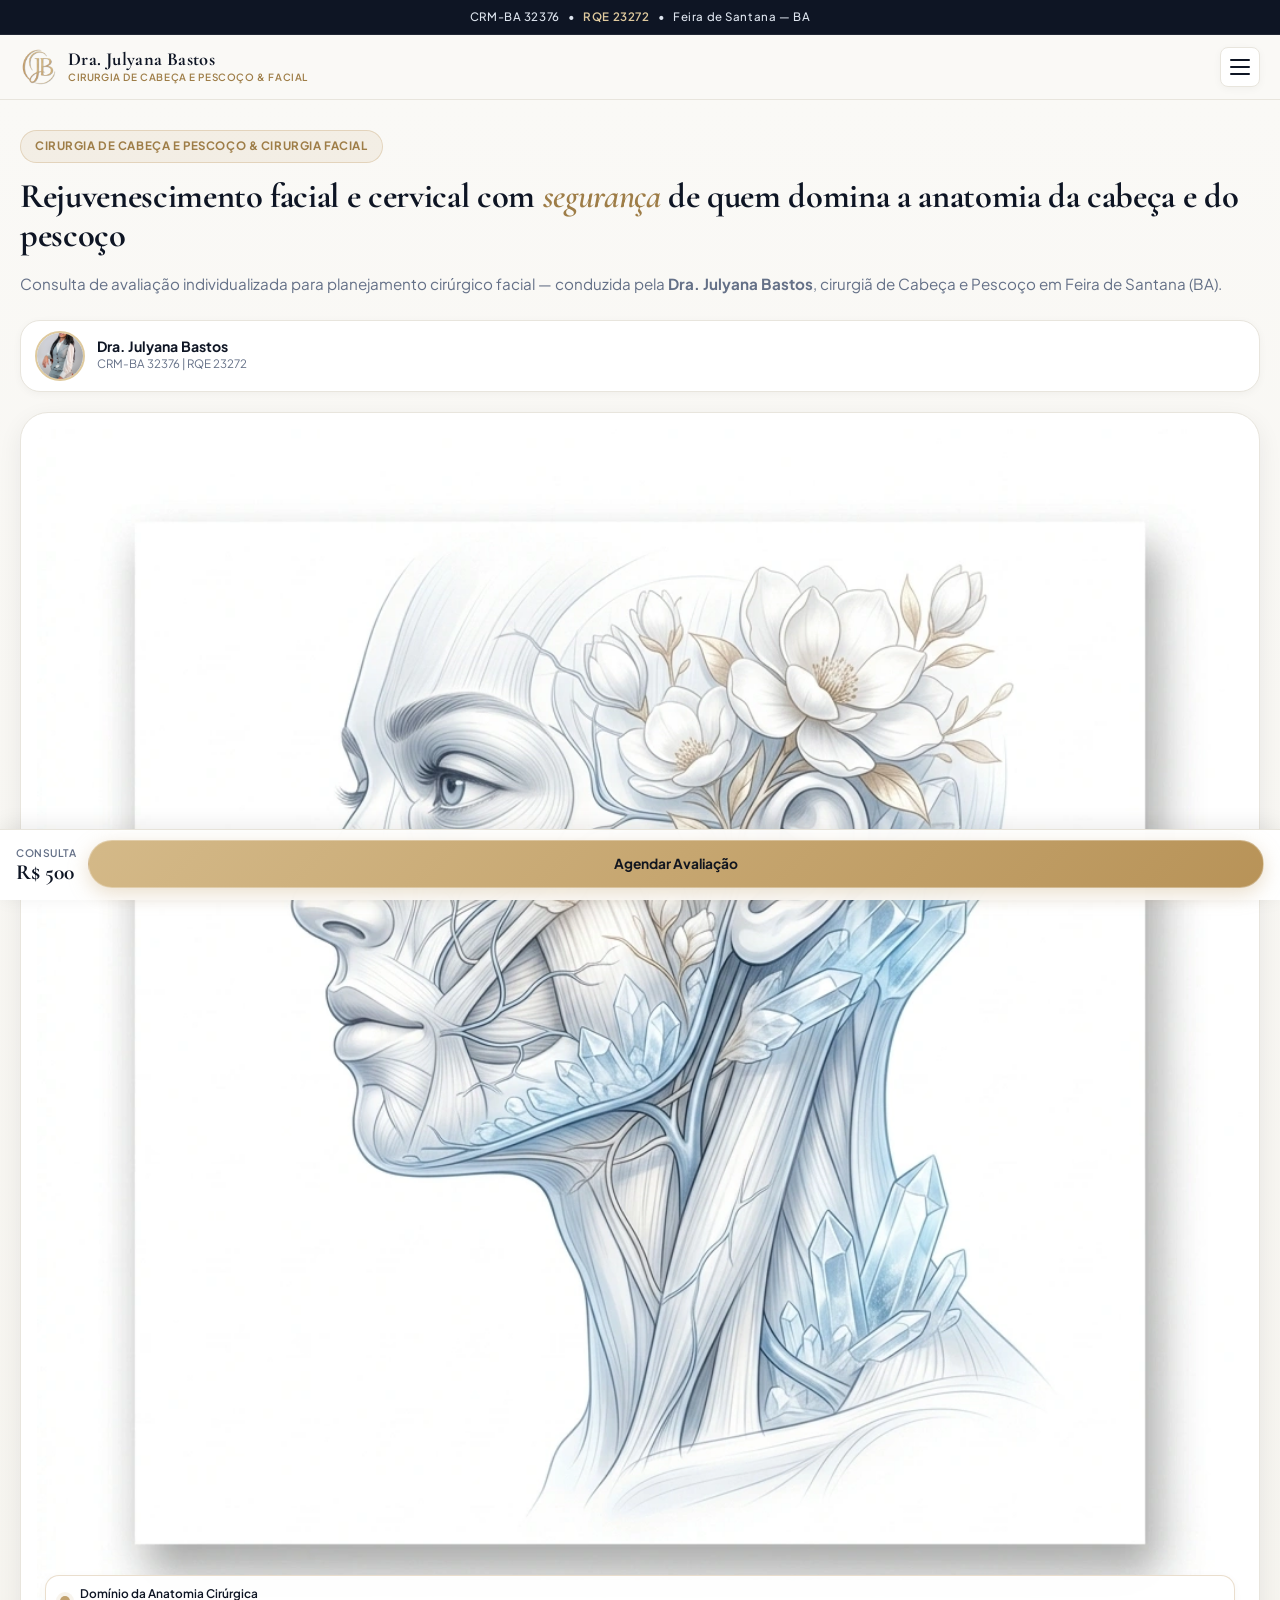
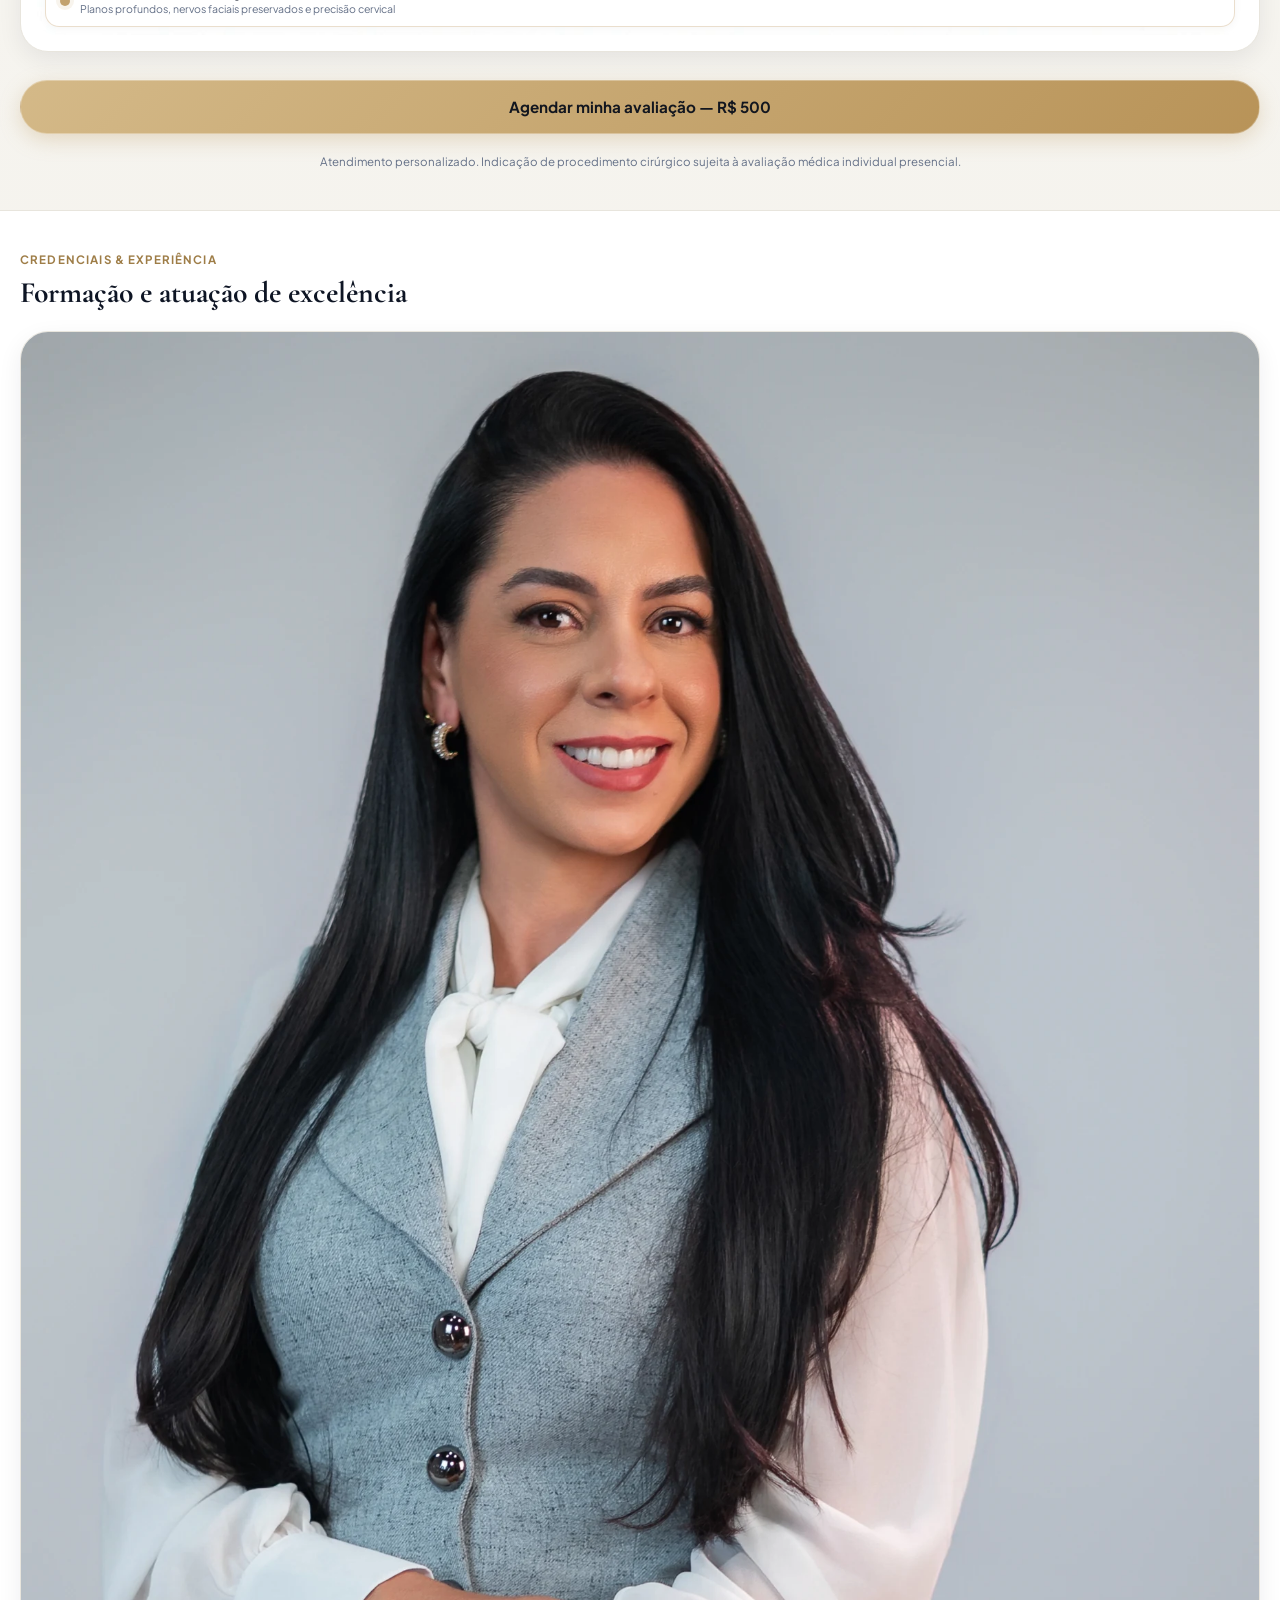
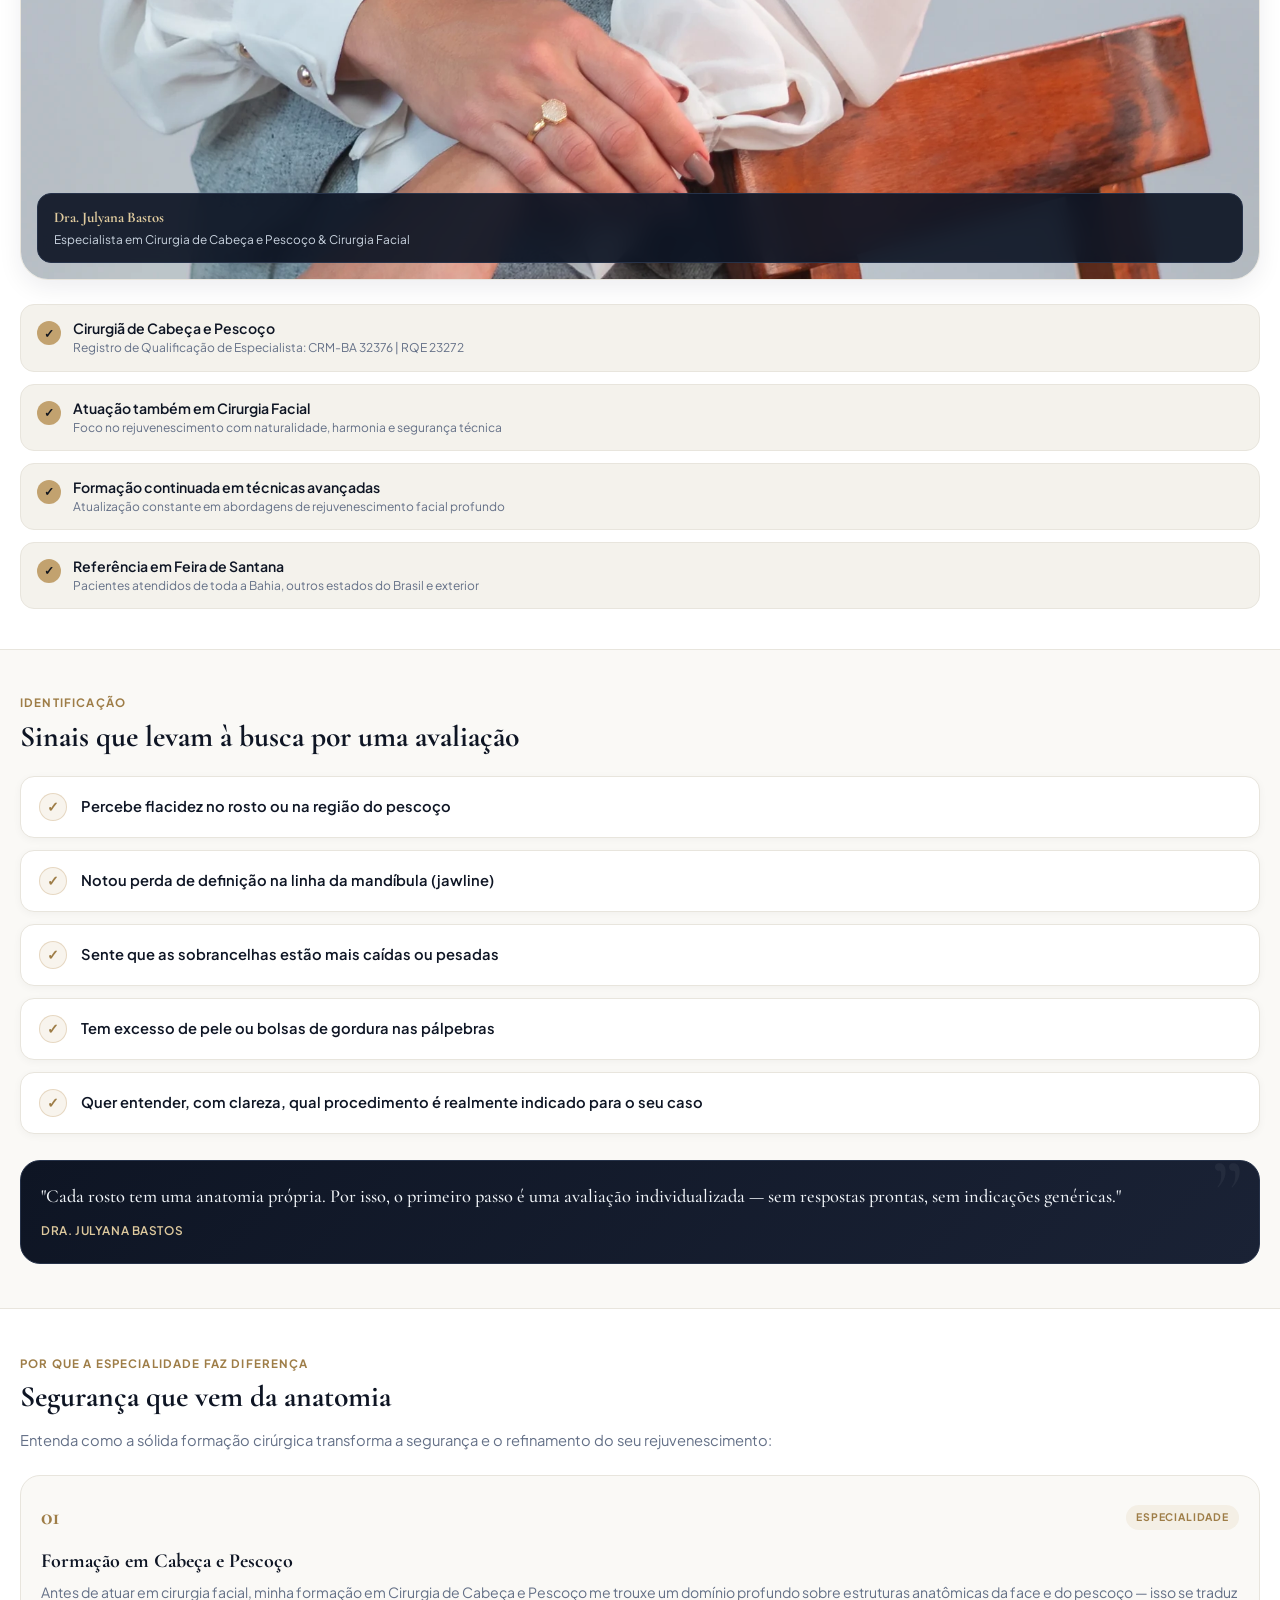
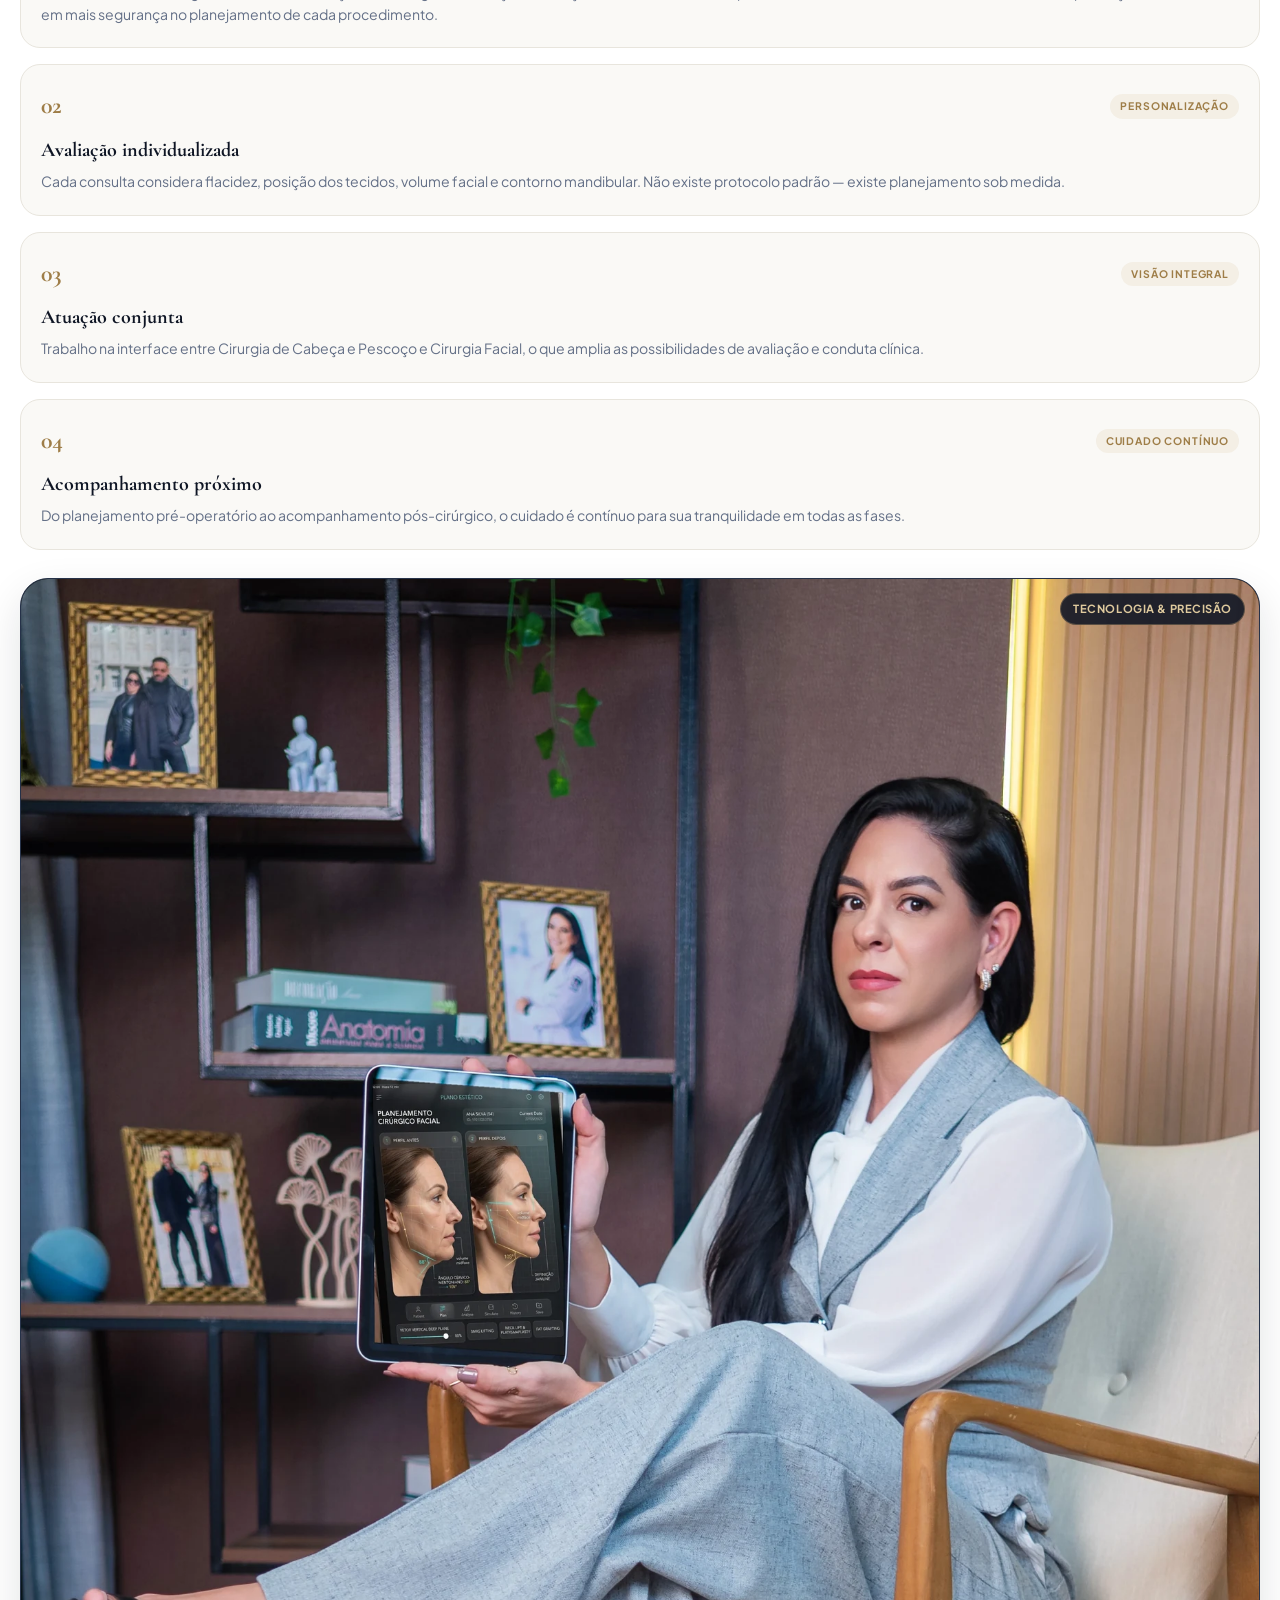
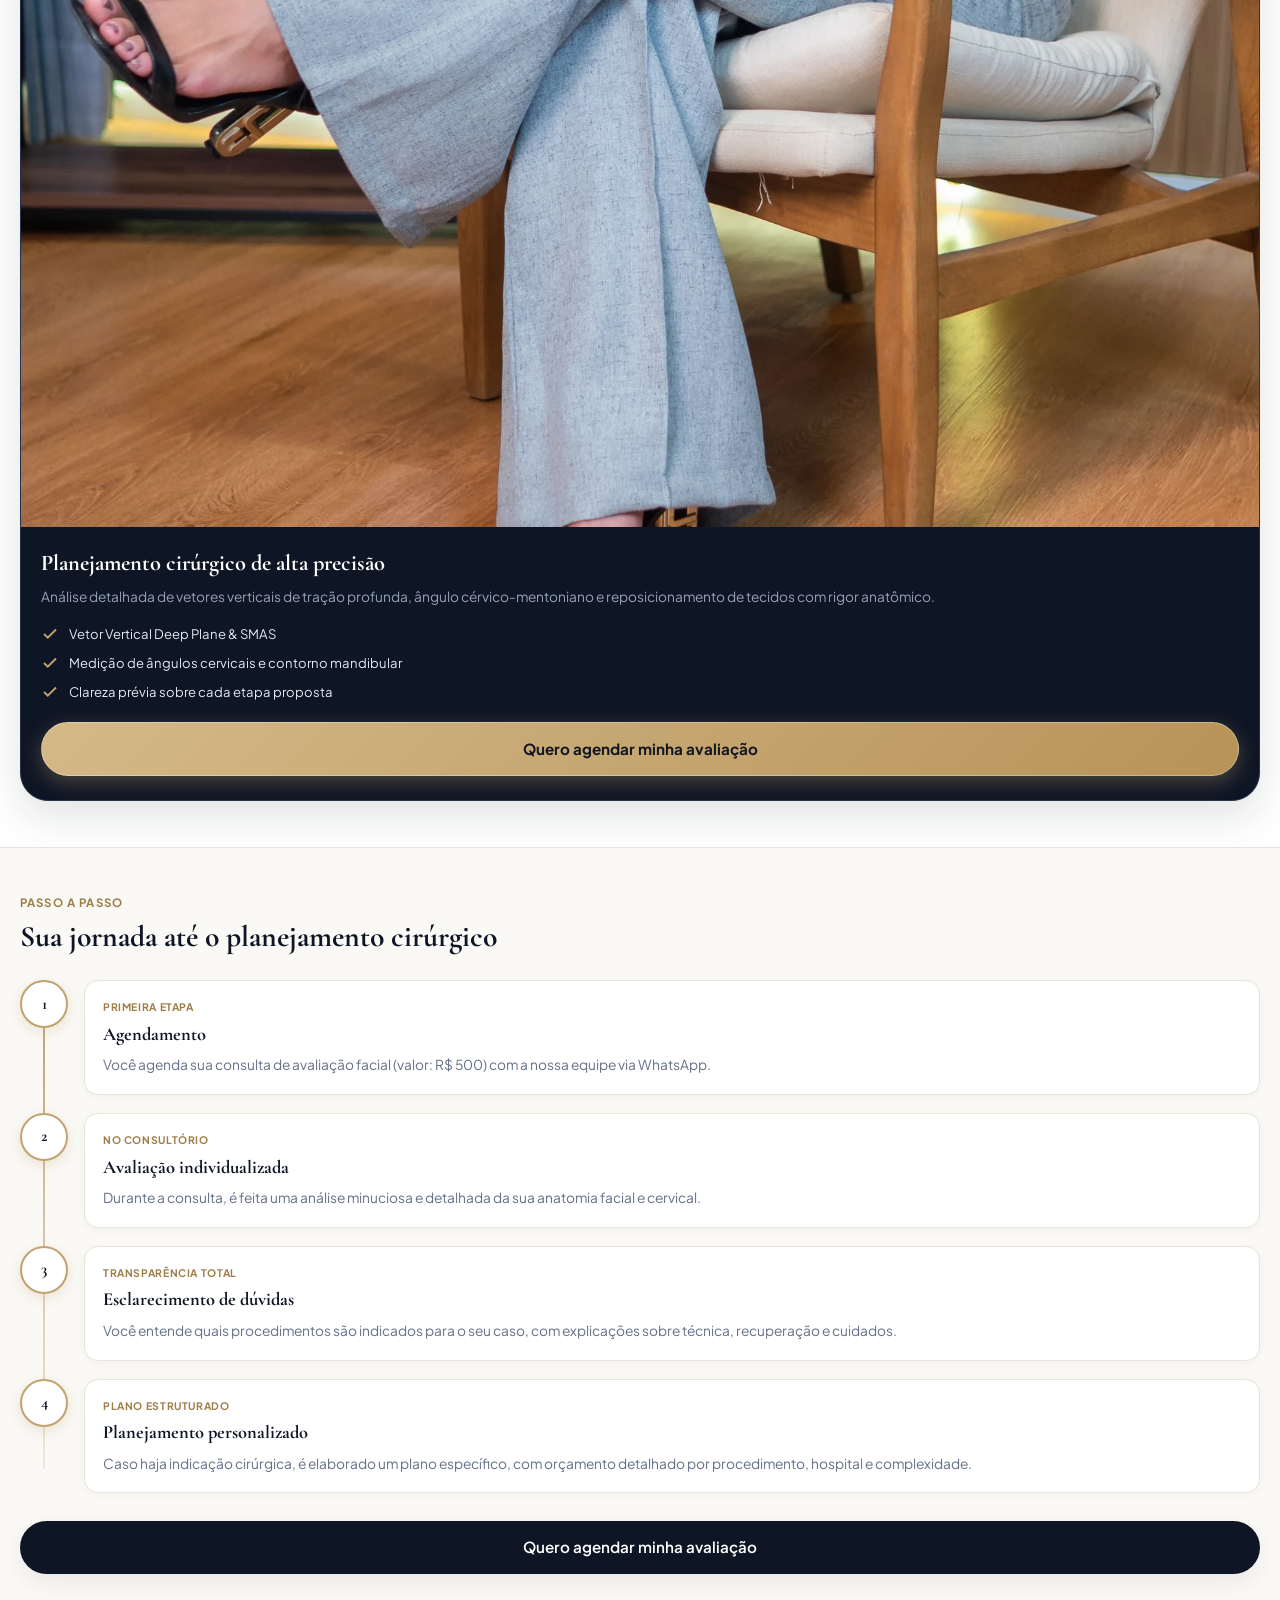
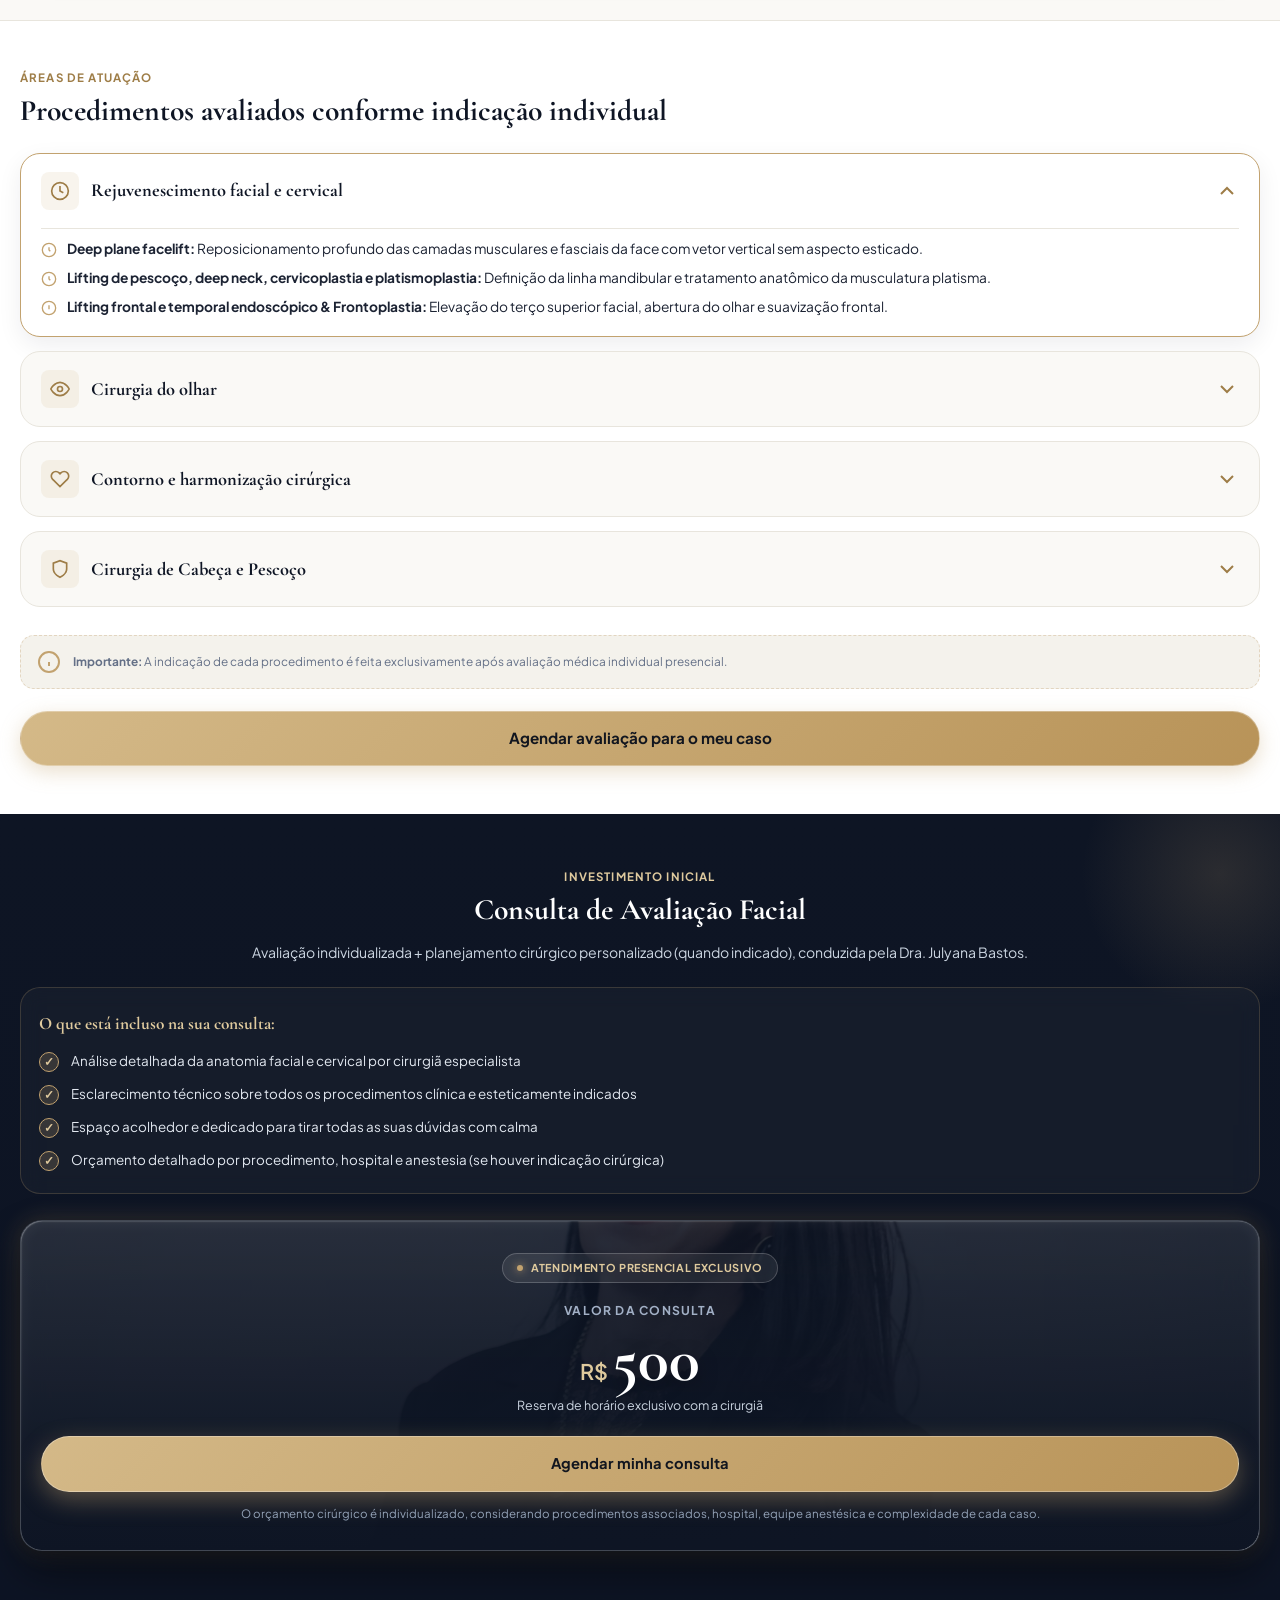
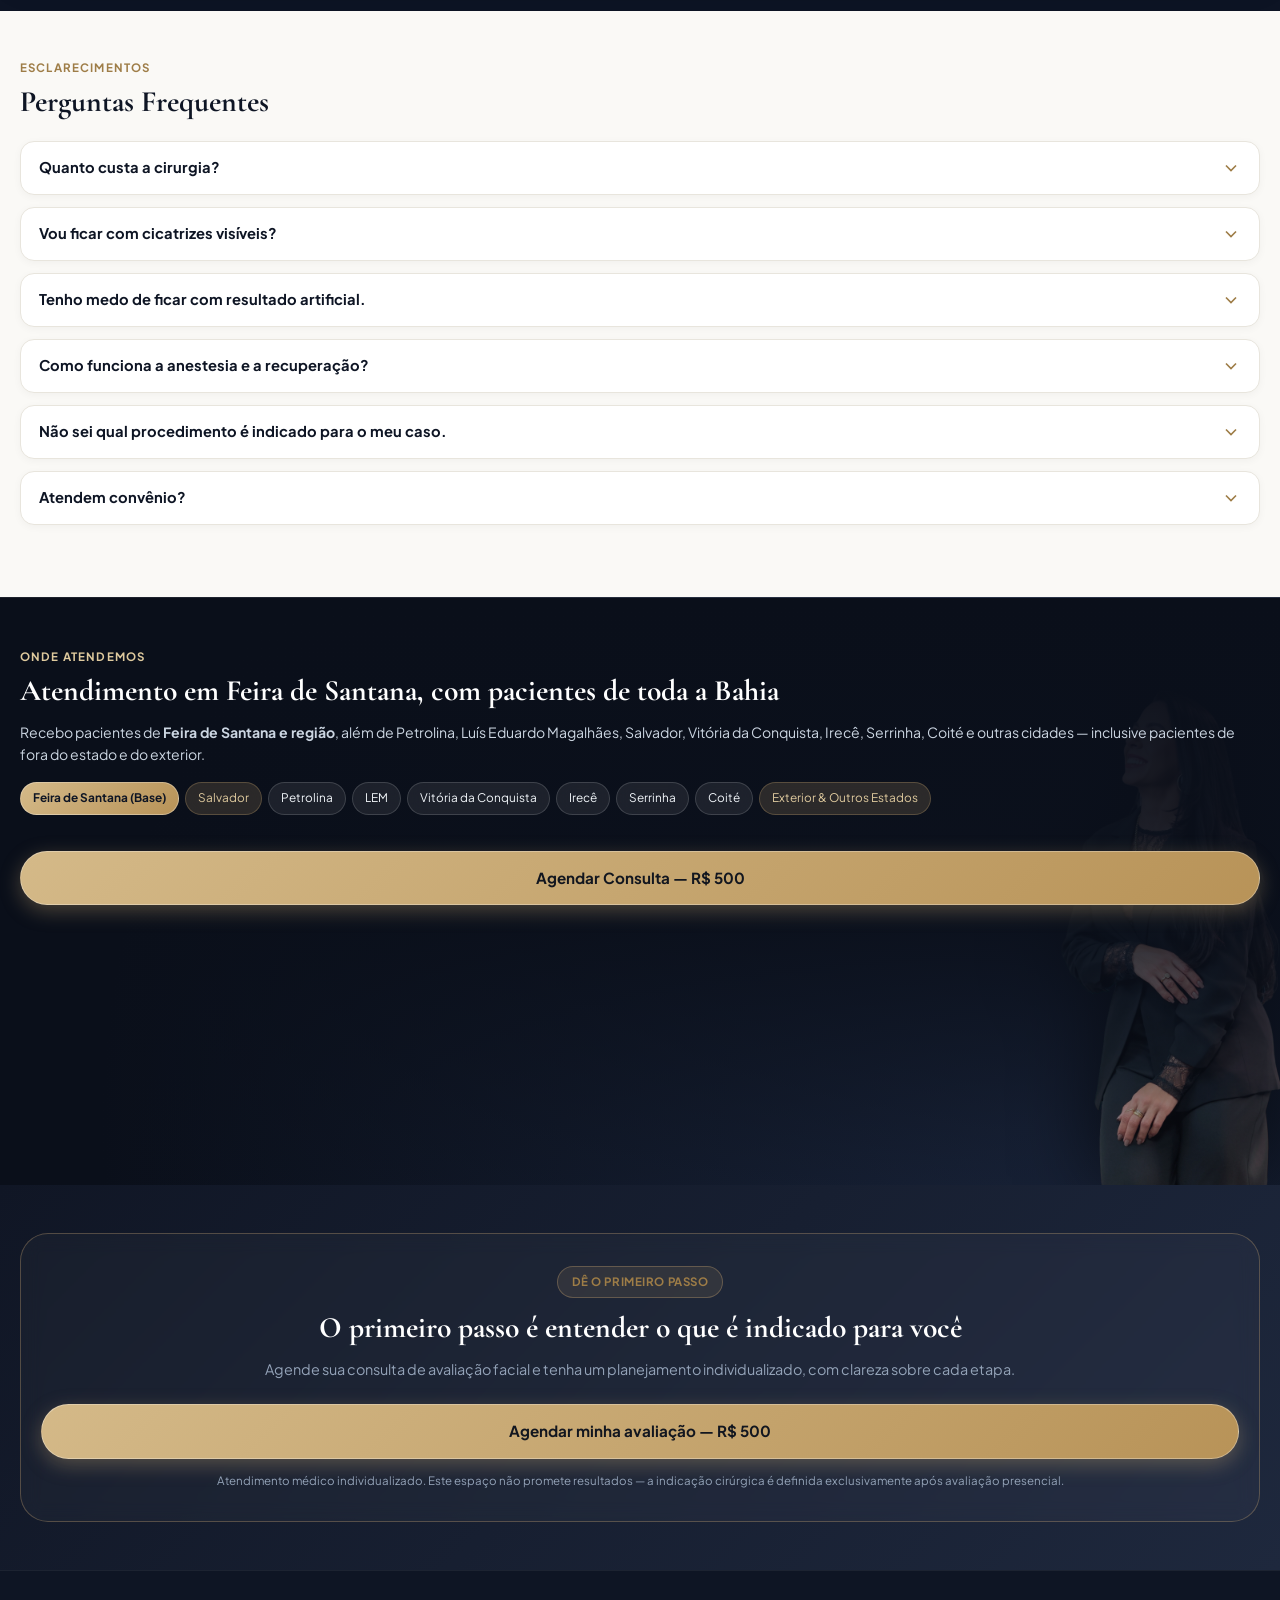
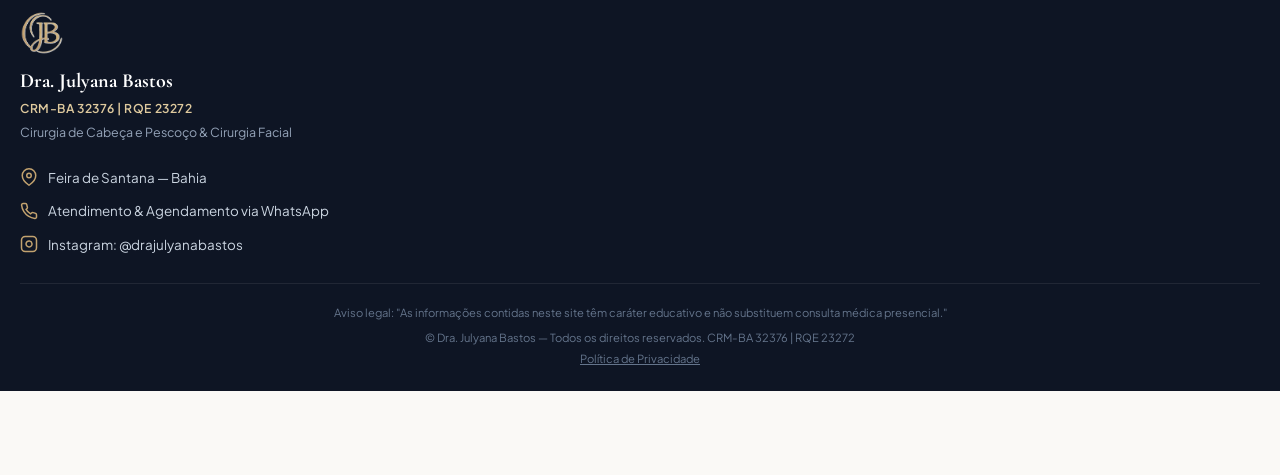
==== commit 0dc3852d: "feat: liquid glass card in pricing section (desktop and mobile)" ====
--- a/mobile/index.html
+++ b/mobile/index.html
@@ -484,53 +484,93 @@
   <!-- 8. SEÇÃO DE VALOR — CONSULTA (R$ 500) -->
   <section class="pricing-section" id="valor">
     <div class="container">
-      <span class="section-label" style="color: var(--color-gold-light);">Investimento Inicial</span>
-      <h2 class="section-title" style="color: #FFFFFF;">Consulta de Avaliação Facial</h2>
-
-      <!-- Card Central -->
-      <div class="pricing-card">
-        <span class="pricing-badge-top">Consulta Individualizada</span>
-        
-        <div class="pricing-header">
-          <h3 class="pricing-title">Avaliação Médica Completa</h3>
-          <p style="font-size: 0.82rem; color: #CBD5E1;">Planejamento Cirúrgico Personalizado (quando indicado)</p>
-          
-          <div class="pricing-amount-wrap">
-            <span class="pricing-currency">R$</span>
-            <span class="pricing-amount">500</span>
-          </div>
-          <span class="pricing-period">Valor único para a consulta presencial individualizada</span>
-        </div>
-
-        <ul class="pricing-features-list">
-          <li class="pricing-feature-item">
-            <div class="pricing-feature-icon">✓</div>
+      <div class="pricing-header-mobile">
+        <span class="section-label" style="color: var(--color-gold-light);">Investimento Inicial</span>
+        <h2 class="section-title" style="color: #FFFFFF;">Consulta de Avaliação Facial</h2>
+        <p class="pricing-mobile-intro">
+          Avaliação individualizada + planejamento cirúrgico personalizado (quando indicado), conduzida pela Dra. Julyana Bastos.
+        </p>
+      </div>
+
+      <!-- Inclusões da Consulta -->
+      <div class="pricing-inclusions-box">
+        <h4 class="pricing-inclusions-title">O que está incluso na sua consulta:</h4>
+        <ul class="pricing-inclusions-list">
+          <li class="pricing-inclusion-row">
+            <div class="pricing-check-icon">✓</div>
             <span>Análise detalhada da anatomia facial e cervical por cirurgiã especialista</span>
           </li>
-          <li class="pricing-feature-item">
-            <div class="pricing-feature-icon">✓</div>
-            <span>Esclarecimento sobre todos os procedimentos técnica e clinicamente viáveis</span>
+          <li class="pricing-inclusion-row">
+            <div class="pricing-check-icon">✓</div>
+            <span>Esclarecimento técnico sobre todos os procedimentos clínica e esteticamente indicados</span>
           </li>
-          <li class="pricing-feature-item">
-            <div class="pricing-feature-icon">✓</div>
-            <span>Espaço dedicado para tirar todas as suas dúvidas com calma e transparência</span>
+          <li class="pricing-inclusion-row">
+            <div class="pricing-check-icon">✓</div>
+            <span>Espaço acolhedor e dedicado para tirar todas as suas dúvidas com calma</span>
           </li>
-          <li class="pricing-feature-item">
-            <div class="pricing-feature-icon">✓</div>
+          <li class="pricing-inclusion-row">
+            <div class="pricing-check-icon">✓</div>
             <span>Orçamento detalhado por procedimento, hospital e anestesia (se houver indicação cirúrgica)</span>
           </li>
         </ul>
-
-        <a href="#valor" class="btn btn-gold" data-whatsapp>
-          Agendar minha consulta agora
-        </a>
-
-        <p class="pricing-note">
-          O orçamento cirúrgico é sempre individualizado, considerando procedimentos associados, hospital de preferência, equipe anestésica e a complexidade de cada caso.
-        </p>
-      </div>
-    </div>
-  </section>
+      </div>
+
+      <!-- Liquid Glass Card Mobile (Componente 21st.dev adaptado) -->
+      <div class="liquid-card-wrapper">
+        <div class="liquid-glass-card">
+          <!-- Camada de imagem e profundidade no fundo do vidro -->
+          <div class="liquid-card-backdrop">
+            <img src="../assets/images/dra-perfil.webp" alt="Dra. Julyana Bastos" class="liquid-card-bg-img">
+            <div class="liquid-card-overlay"></div>
+          </div>
+
+          <!-- Conteúdo Refinado do Vidro Líquido -->
+          <div class="liquid-card-content">
+            <div class="liquid-card-badge">
+              <span class="liquid-badge-dot"></span>
+              Atendimento Presencial Exclusivo
+            </div>
+
+            <div class="liquid-card-header">
+              <span class="liquid-card-subtitle">Valor da Consulta</span>
+              
+              <div class="liquid-pricing-wrap">
+                <span class="liquid-pricing-curr">R$</span>
+                <span class="liquid-pricing-number">500</span>
+              </div>
+
+              <p class="liquid-pricing-caption">
+                Reserva de horário exclusivo com a cirurgiã
+              </p>
+            </div>
+
+            <div class="liquid-card-cta-box">
+              <a href="#valor" class="btn btn-gold liquid-btn" data-whatsapp>
+                Agendar minha consulta
+              </a>
+            </div>
+
+            <p class="liquid-card-footnote">
+              O orçamento cirúrgico é individualizado, considerando procedimentos associados, hospital, equipe anestésica e complexidade de cada caso.
+            </p>
+          </div>
+        </div>
+      </div>
+    </div>
+  </section>
+
+  <!-- SVG Filter Defs para o Liquid Glass Effect Mobile -->
+  <svg class="liquid-glass-svg-defs" aria-hidden="true" style="position: absolute; width: 0; height: 0; overflow: hidden; pointer-events: none;">
+    <defs>
+      <filter id="container-glass" x="0%" y="0%" width="100%" height="100%" color-interpolation-filters="sRGB">
+        <feTurbulence type="fractalNoise" baseFrequency="0.02 0.02" numOctaves="1" seed="1" result="turbulence" />
+        <feGaussianBlur in="turbulence" stdDeviation="2" result="blurredNoise" />
+        <feDisplacementMap in="SourceGraphic" in2="blurredNoise" scale="90" xChannelSelector="R" yChannelSelector="B" result="displaced" />
+        <feGaussianBlur in="displaced" stdDeviation="3" result="finalBlur" />
+        <feComposite in="finalBlur" in2="finalBlur" operator="over" />
+      </filter>
+    </defs>
+  </svg>
 
   <!-- 9. FAQ — PERGUNTAS FREQUENTES -->
   <section class="faq-section" id="faq">
--- a/mobile/style.css
+++ b/mobile/style.css
@@ -1043,11 +1043,11 @@
 }
 
 /* ==========================================================================
-   SEÇÃO DE VALOR — CONSULTA (R$ 500)
+   SEÇÃO DE VALOR — CONSULTA (R$ 500) & LIQUID GLASS CARD MOBILE
    ========================================================================== */
 .pricing-section {
-  padding: 48px 0;
-  background: linear-gradient(180deg, var(--color-navy) 0%, #151C2C 100%);
+  padding: 54px 0 60px;
+  background: linear-gradient(180deg, var(--color-navy) 0%, #0D1424 100%);
   color: #FFFFFF;
   position: relative;
   overflow: hidden;
@@ -1056,122 +1056,224 @@
 .pricing-section::before {
   content: "";
   position: absolute;
-  top: -100px;
-  right: -100px;
-  width: 300px;
-  height: 300px;
+  top: -80px;
+  right: -80px;
+  width: 280px;
+  height: 280px;
   border-radius: 50%;
-  background: radial-gradient(circle, rgba(194, 162, 111, 0.15) 0%, transparent 70%);
+  background: radial-gradient(circle, rgba(194, 162, 111, 0.16) 0%, transparent 70%);
   pointer-events: none;
 }
 
-.pricing-card {
-  background: rgba(255, 255, 255, 0.04);
-  border: 1.5px solid var(--color-border-gold);
-  border-radius: var(--radius-xl);
-  padding: 30px 22px;
-  backdrop-filter: blur(14px);
-  position: relative;
-  box-shadow: 0 16px 40px rgba(0, 0, 0, 0.35);
-  margin-top: 20px;
-}
-
-.pricing-badge-top {
-  position: absolute;
-  top: -14px;
-  left: 50%;
-  transform: translateX(-50%);
-  background: linear-gradient(135deg, #D4B988 0%, #B89358 100%);
-  color: #12161F;
-  font-size: 0.68rem;
-  font-weight: 800;
-  letter-spacing: 0.08em;
-  text-transform: uppercase;
-  padding: 5px 16px;
-  border-radius: var(--radius-full);
-  white-space: nowrap;
-  box-shadow: var(--shadow-sm);
-}
-
-.pricing-header {
+.pricing-header-mobile {
   text-align: center;
-  margin-bottom: 22px;
-}
-
-.pricing-title {
-  font-family: var(--font-serif);
-  font-size: 1.45rem;
-  color: #FFFFFF;
-  margin-bottom: 8px;
-}
-
-.pricing-amount-wrap {
-  display: flex;
-  align-items: baseline;
-  justify-content: center;
-  gap: 4px;
-  margin: 14px 0 6px;
-}
-
-.pricing-currency {
-  font-size: 1.25rem;
-  font-weight: 600;
+  margin-bottom: 24px;
+}
+
+.pricing-mobile-intro {
+  font-size: 0.88rem;
+  color: #CBD5E1;
+  line-height: 1.5;
+  margin-top: 6px;
+  padding: 0 4px;
+}
+
+.pricing-inclusions-box {
+  background: rgba(255, 255, 255, 0.03);
+  border: 1px solid rgba(194, 162, 111, 0.22);
+  border-radius: var(--radius-lg);
+  padding: 22px 18px;
+  margin-bottom: 26px;
+  backdrop-filter: blur(10px);
+  -webkit-backdrop-filter: blur(10px);
+}
+
+.pricing-inclusions-title {
+  font-family: var(--font-serif);
+  font-size: 1.08rem;
   color: var(--color-gold-light);
-}
-
-.pricing-amount {
-  font-family: var(--font-serif);
-  font-size: 3.4rem;
-  font-weight: 700;
-  line-height: 1;
-  color: #FFFFFF;
-}
-
-.pricing-period {
-  font-size: 0.78rem;
-  color: #94A3B8;
-  display: block;
-}
-
-.pricing-features-list {
+  margin-bottom: 14px;
+  text-align: left;
+}
+
+.pricing-inclusions-list {
   list-style: none;
   display: flex;
   flex-direction: column;
-  gap: 14px;
-  margin: 24px 0 28px;
-  border-top: 1px solid rgba(255, 255, 255, 0.08);
-  border-bottom: 1px solid rgba(255, 255, 255, 0.08);
-  padding: 22px 0;
-}
-
-.pricing-feature-item {
+  gap: 12px;
+}
+
+.pricing-inclusion-row {
   display: flex;
   align-items: flex-start;
   gap: 12px;
-  font-size: 0.88rem;
+  font-size: 0.84rem;
   color: #E2E8F0;
   line-height: 1.45;
 }
 
-.pricing-feature-icon {
+.pricing-check-icon {
   width: 20px;
   height: 20px;
   border-radius: 50%;
   background: rgba(194, 162, 111, 0.2);
+  border: 1px solid var(--color-gold);
   color: var(--color-gold-light);
   display: flex;
   align-items: center;
   justify-content: center;
   flex-shrink: 0;
+  font-size: 0.72rem;
+  font-weight: 700;
   margin-top: 1px;
 }
 
-.pricing-note {
-  font-size: 0.75rem;
+/* Liquid Glass Card Component Adapted for Mobile */
+.liquid-card-wrapper {
+  position: relative;
+  width: 100%;
+}
+
+.liquid-glass-card {
+  position: relative;
+  border-radius: 22px;
+  overflow: hidden;
+  border: 1px solid rgba(255, 255, 255, 0.22);
+  background: rgba(14, 21, 36, 0.48);
+  backdrop-filter: blur(18px) url("#container-glass");
+  -webkit-backdrop-filter: blur(18px);
+  box-shadow: 
+    0 0 10px rgba(0, 0, 0, 0.2),
+    0 20px 40px rgba(0, 0, 0, 0.45),
+    inset 3px 3px 1px -3.5px rgba(255, 255, 255, 0.2),
+    inset -3px -3px 1px -3.5px rgba(255, 255, 255, 0.85),
+    inset 1px 1px 1px -0.5px rgba(255, 255, 255, 0.6),
+    inset -1px -1px 1px -0.5px rgba(255, 255, 255, 0.6),
+    inset 0 0 8px 6px rgba(255, 255, 255, 0.08),
+    inset 0 0 2px 2px rgba(255, 255, 255, 0.06),
+    0 0 24px rgba(194, 162, 111, 0.25);
+  transition: all 0.3s ease;
+}
+
+.liquid-glass-card:active {
+  transform: scale(0.99);
+}
+
+.liquid-card-backdrop {
+  position: absolute;
+  inset: 0;
+  z-index: 0;
+  overflow: hidden;
+}
+
+.liquid-card-bg-img {
+  width: 100%;
+  height: 100%;
+  object-fit: cover;
+  object-position: center 25%;
+  opacity: 0.26;
+  filter: grayscale(35%) contrast(1.1);
+}
+
+.liquid-card-overlay {
+  position: absolute;
+  inset: 0;
+  background: linear-gradient(180deg, rgba(14, 21, 36, 0.52) 0%, rgba(14, 21, 36, 0.94) 75%, #0E1524 100%);
+}
+
+.liquid-card-content {
+  position: relative;
+  z-index: 2;
+  padding: 32px 20px 28px;
+  display: flex;
+  flex-direction: column;
+  align-items: center;
+  text-align: center;
+}
+
+.liquid-card-badge {
+  display: inline-flex;
+  align-items: center;
+  gap: 8px;
+  background: rgba(255, 255, 255, 0.08);
+  border: 1px solid rgba(255, 255, 255, 0.2);
+  padding: 5px 14px;
+  border-radius: var(--radius-full);
+  font-size: 0.68rem;
+  font-weight: 700;
+  letter-spacing: 0.06em;
+  text-transform: uppercase;
+  color: var(--color-gold-light);
+  margin-bottom: 18px;
+  backdrop-filter: blur(8px);
+  -webkit-backdrop-filter: blur(8px);
+}
+
+.liquid-badge-dot {
+  width: 6px;
+  height: 6px;
+  border-radius: 50%;
+  background: var(--color-gold);
+  box-shadow: 0 0 8px var(--color-gold);
+}
+
+.liquid-card-header {
+  margin-bottom: 20px;
+}
+
+.liquid-card-subtitle {
+  font-size: 0.76rem;
+  text-transform: uppercase;
+  letter-spacing: 0.1em;
+  color: #A2B0C6;
+  font-weight: 700;
+  display: block;
+}
+
+.liquid-pricing-wrap {
+  display: flex;
+  align-items: baseline;
+  justify-content: center;
+  gap: 4px;
+  margin: 8px 0 4px;
+}
+
+.liquid-pricing-curr {
+  font-size: 1.35rem;
+  font-weight: 600;
+  color: var(--color-gold-light);
+}
+
+.liquid-pricing-number {
+  font-family: var(--font-serif);
+  font-size: 4rem;
+  font-weight: 700;
+  color: #FFFFFF;
+  line-height: 1;
+  text-shadow: 0 4px 20px rgba(0, 0, 0, 0.4);
+}
+
+.liquid-pricing-caption {
+  font-size: 0.78rem;
+  color: #CBD5E1;
+}
+
+.liquid-card-cta-box {
+  width: 100%;
+  margin-bottom: 14px;
+}
+
+.liquid-btn {
+  width: 100%;
+  padding: 15px 20px;
+  font-size: 0.92rem;
+  box-shadow: 0 8px 25px rgba(194, 162, 111, 0.4);
+}
+
+.liquid-card-footnote {
+  font-size: 0.72rem;
   color: #94A3B8;
-  text-align: center;
   line-height: 1.45;
-  margin-top: 16px;
 }
 
 /* ==========================================================================
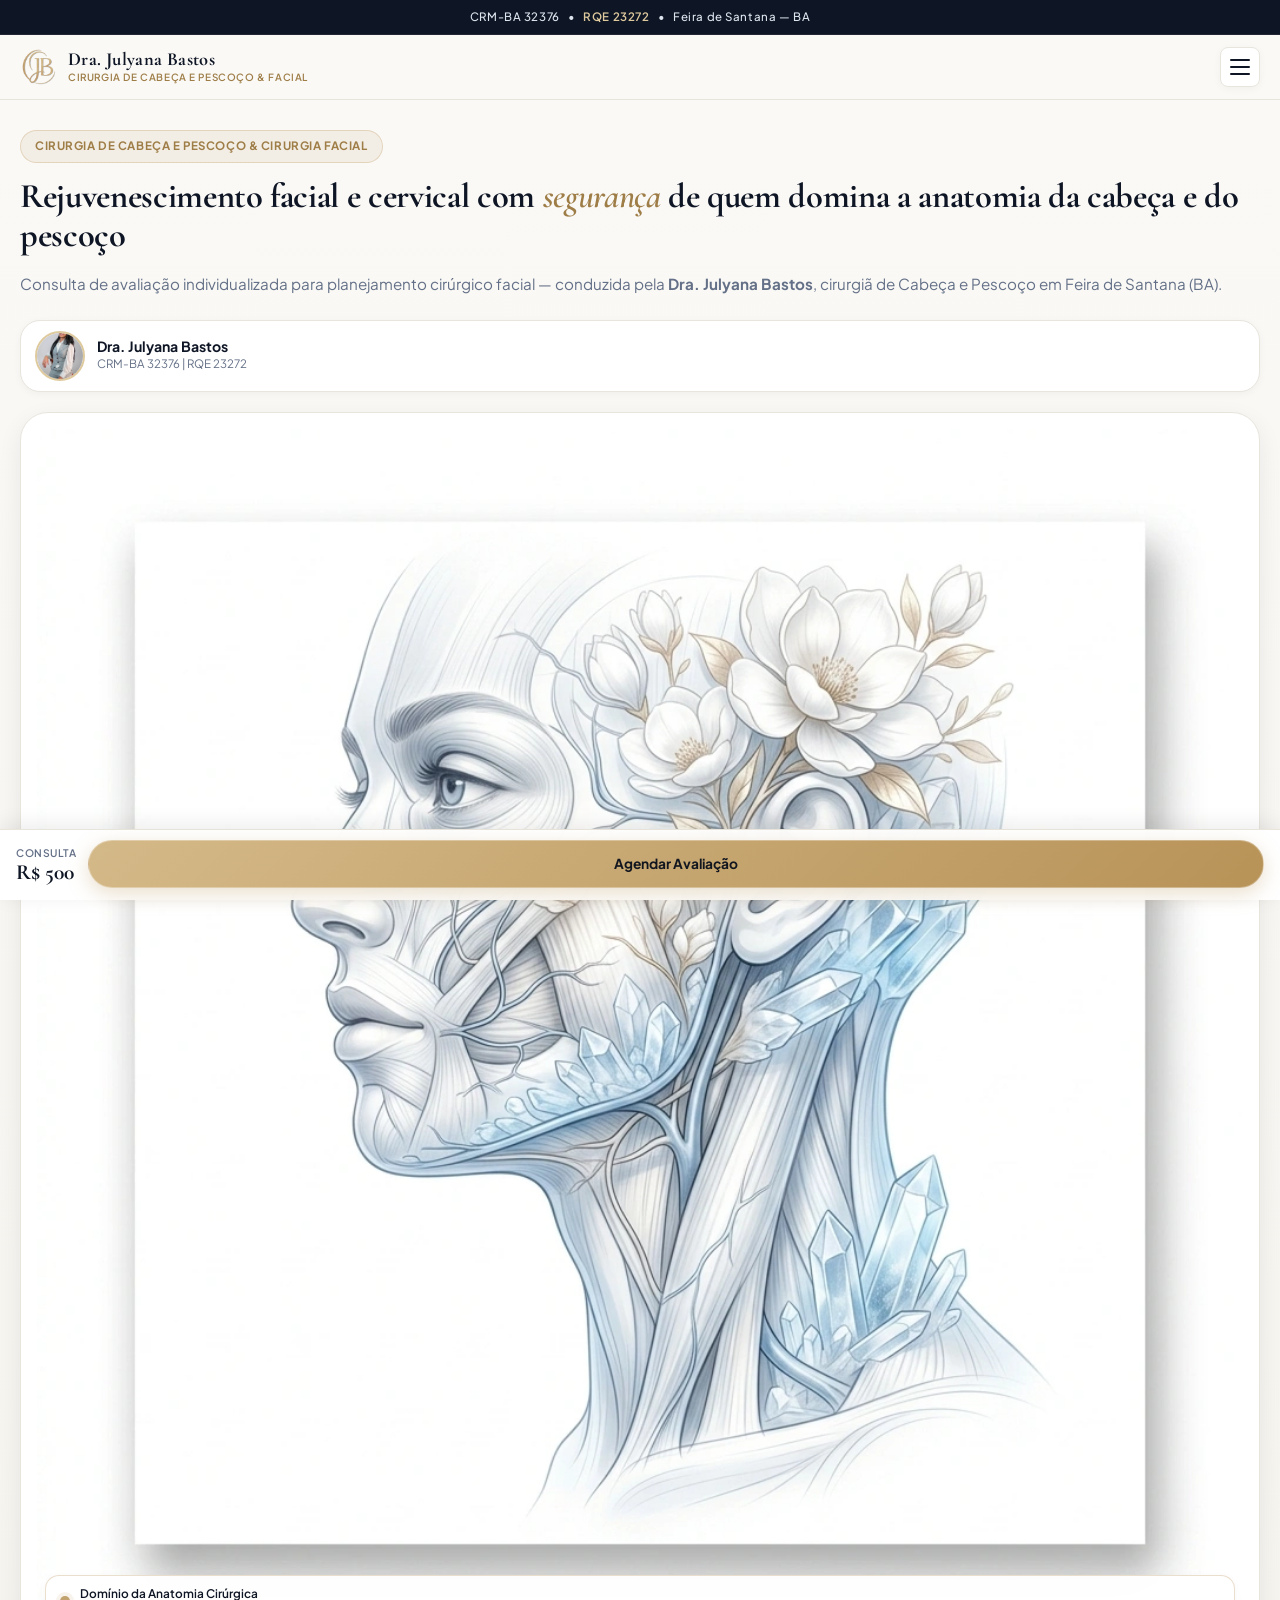
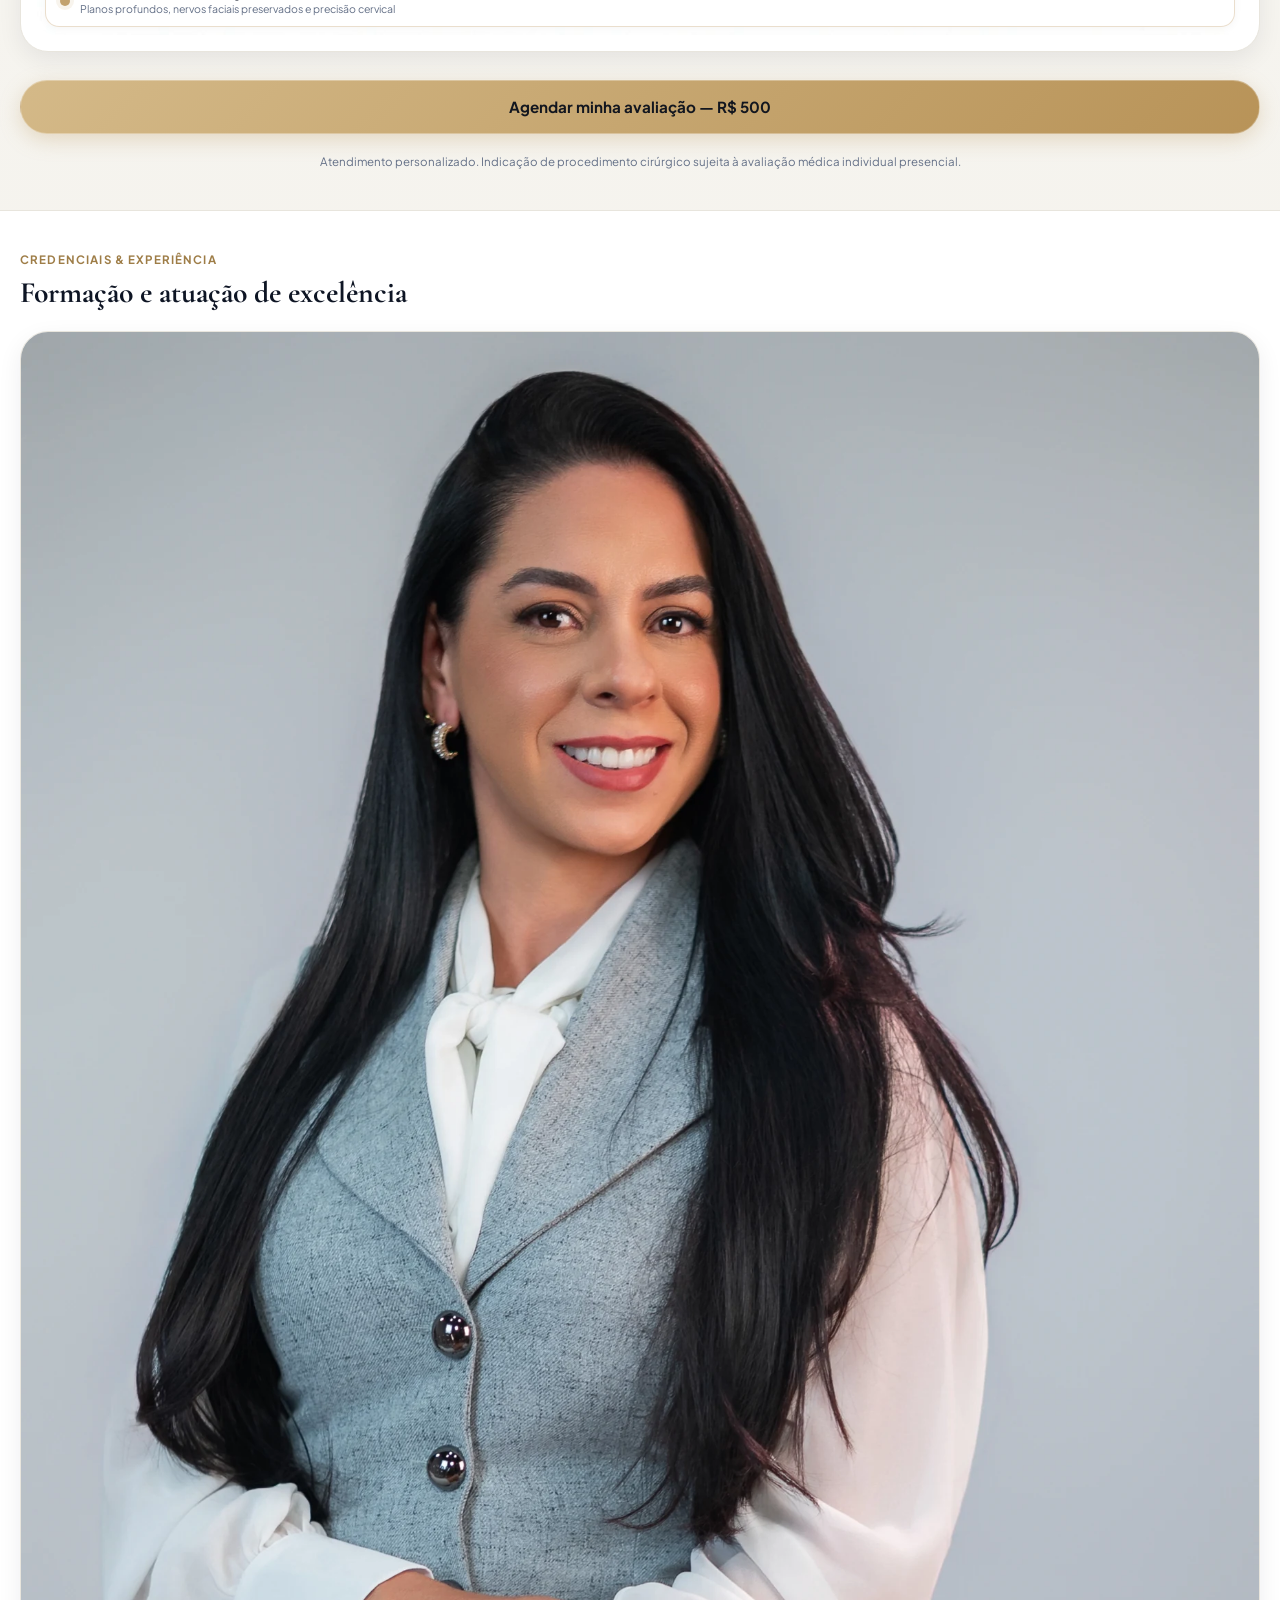
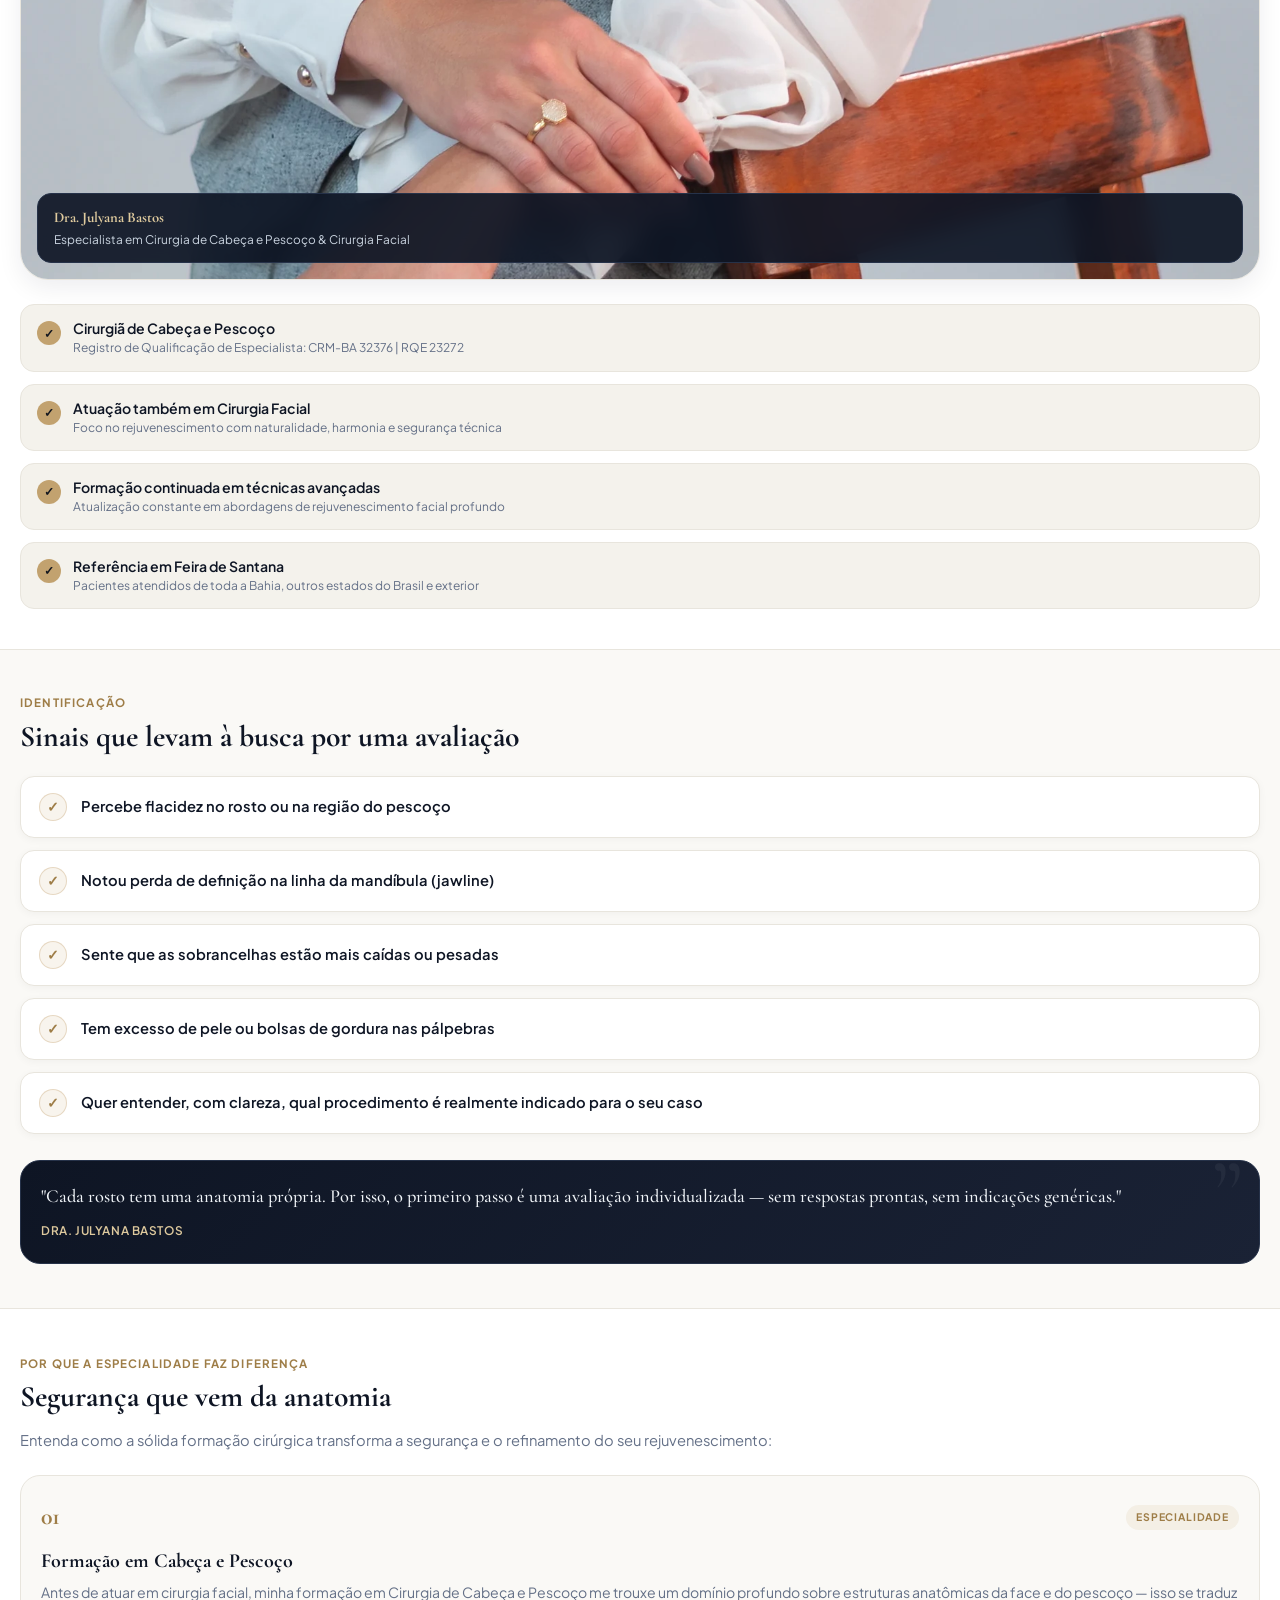
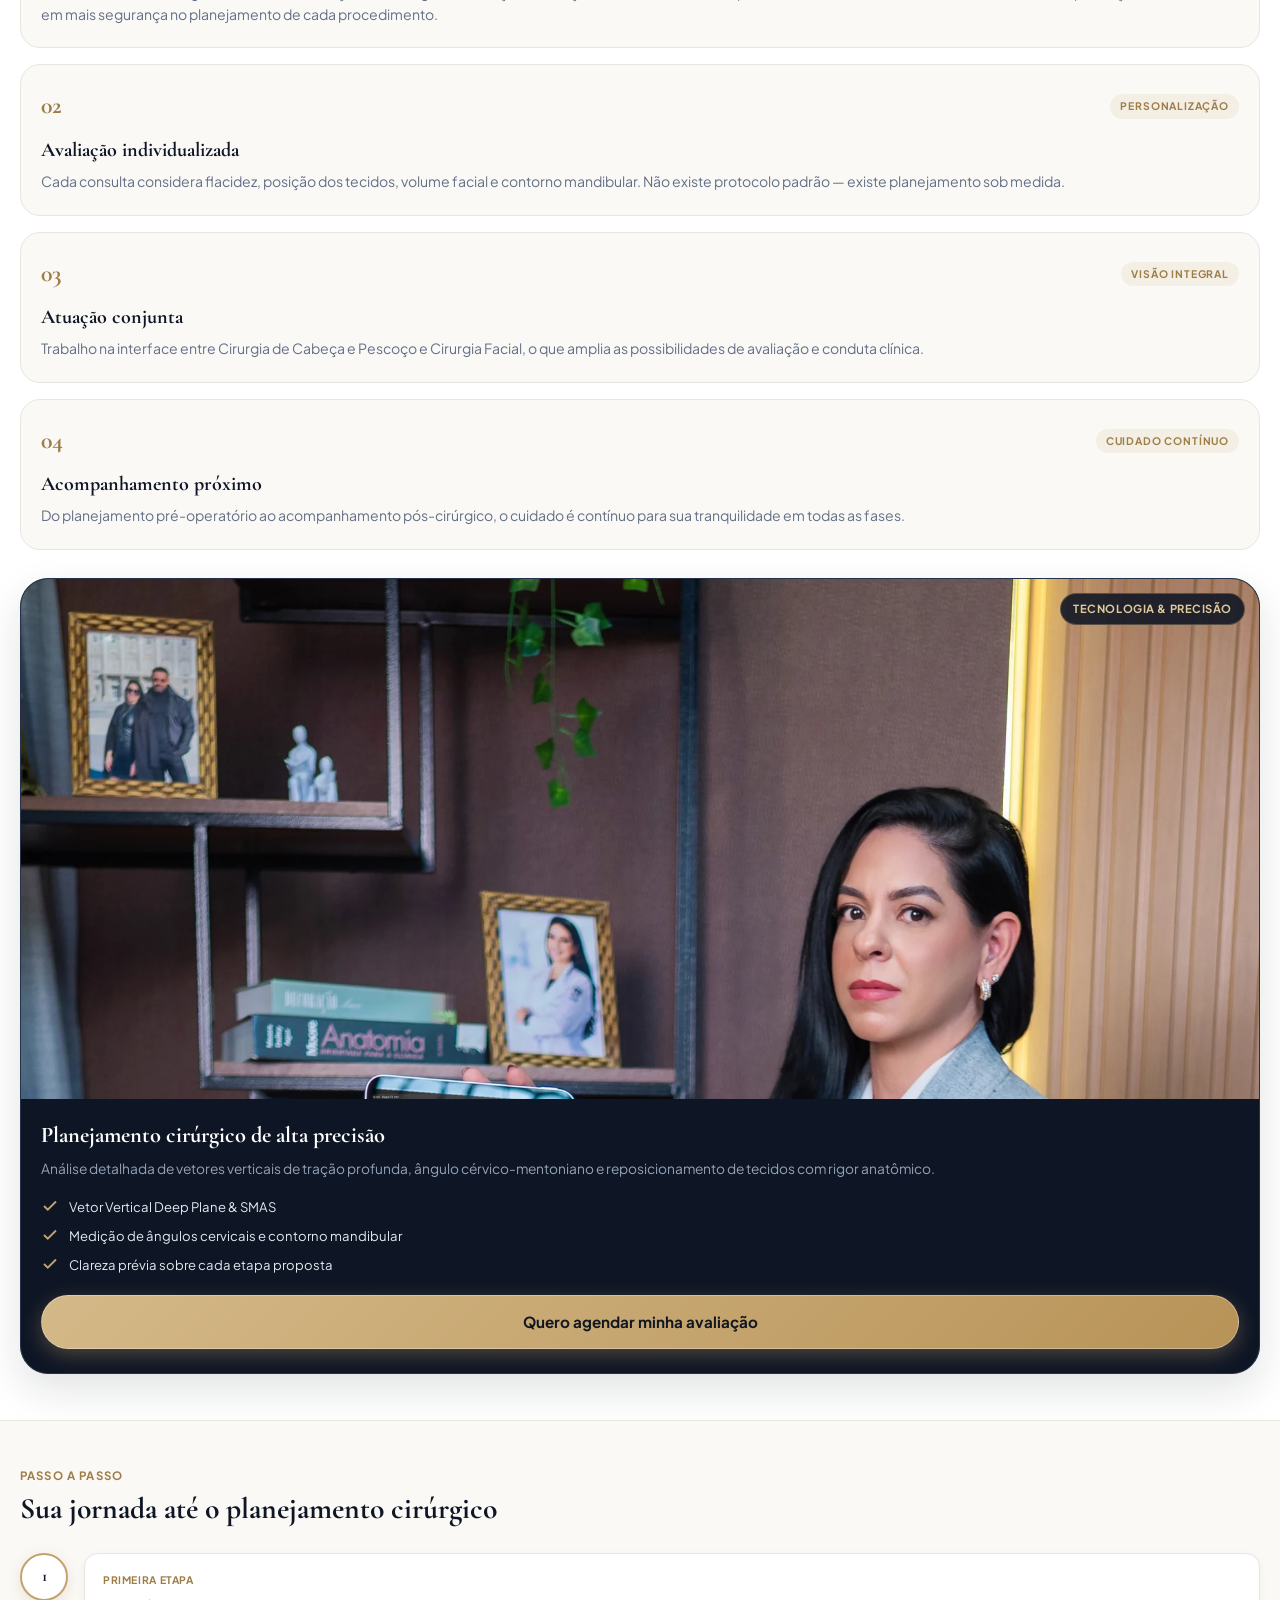
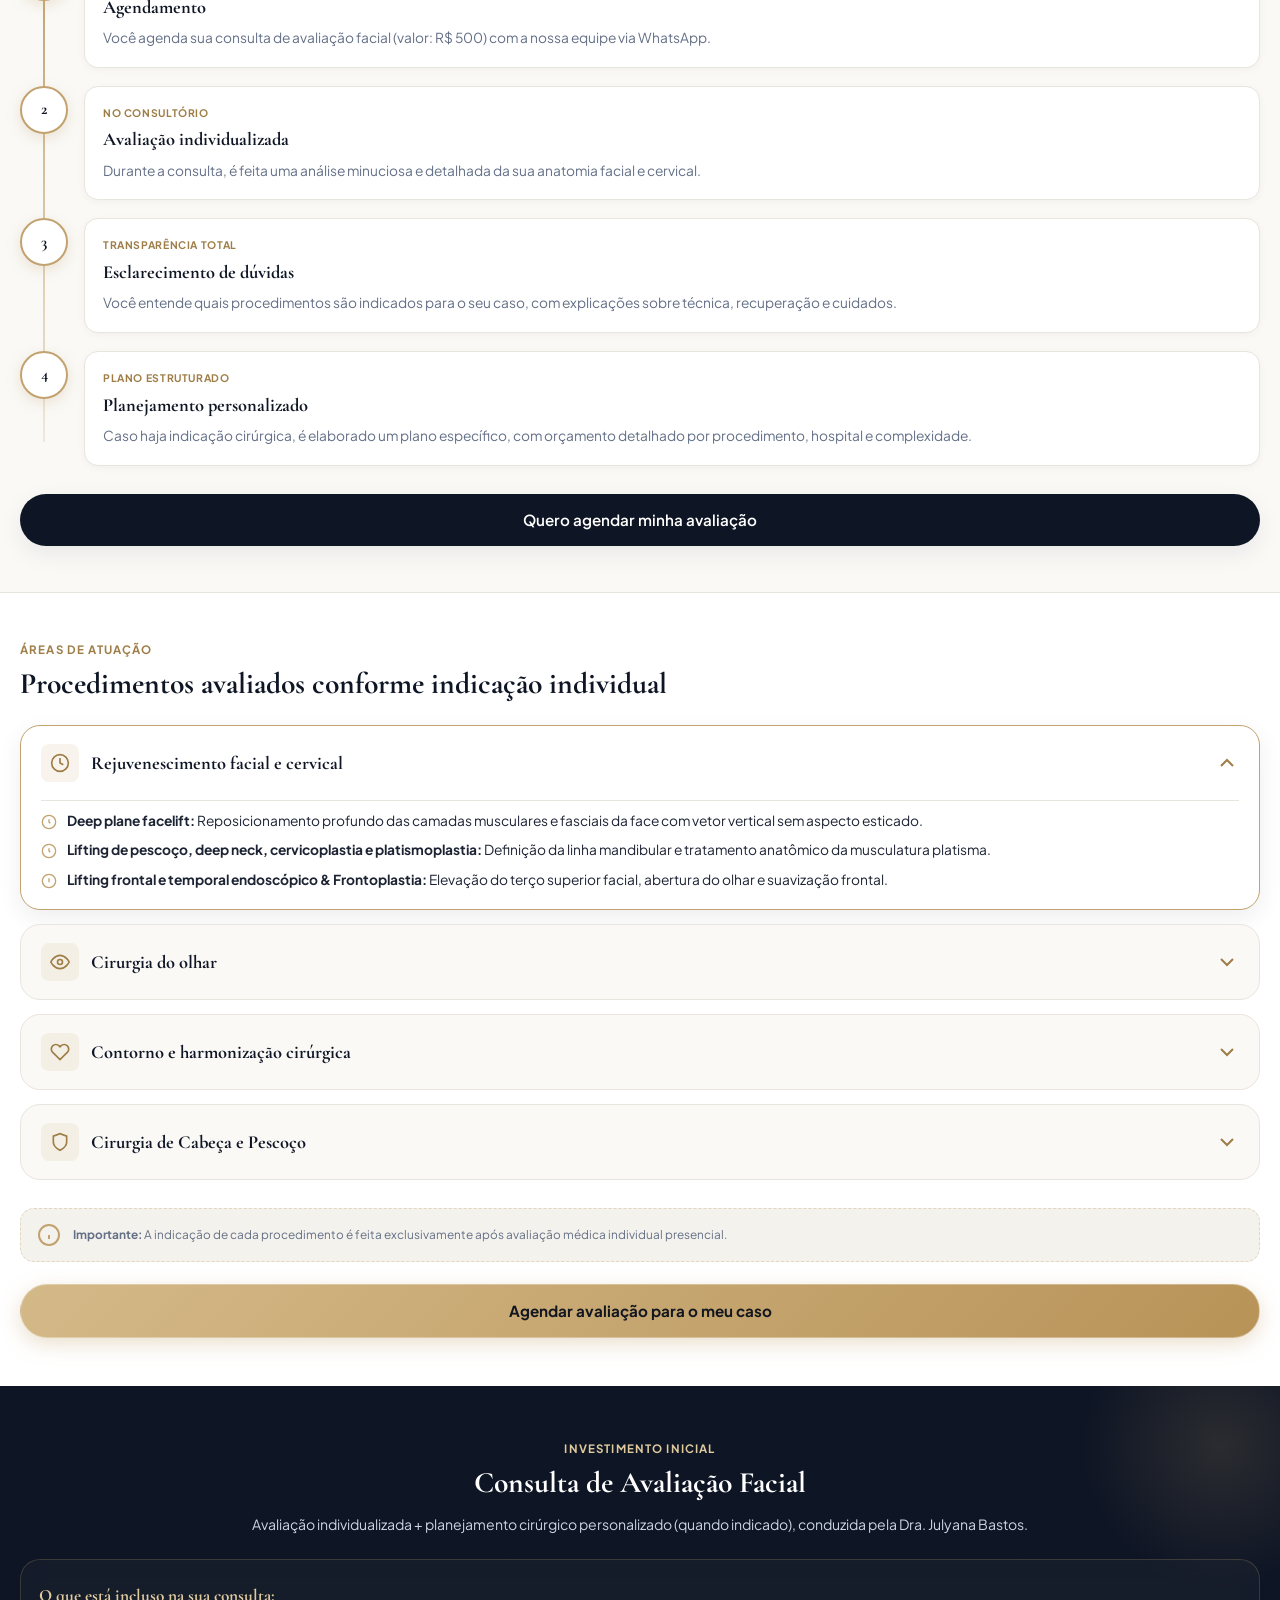
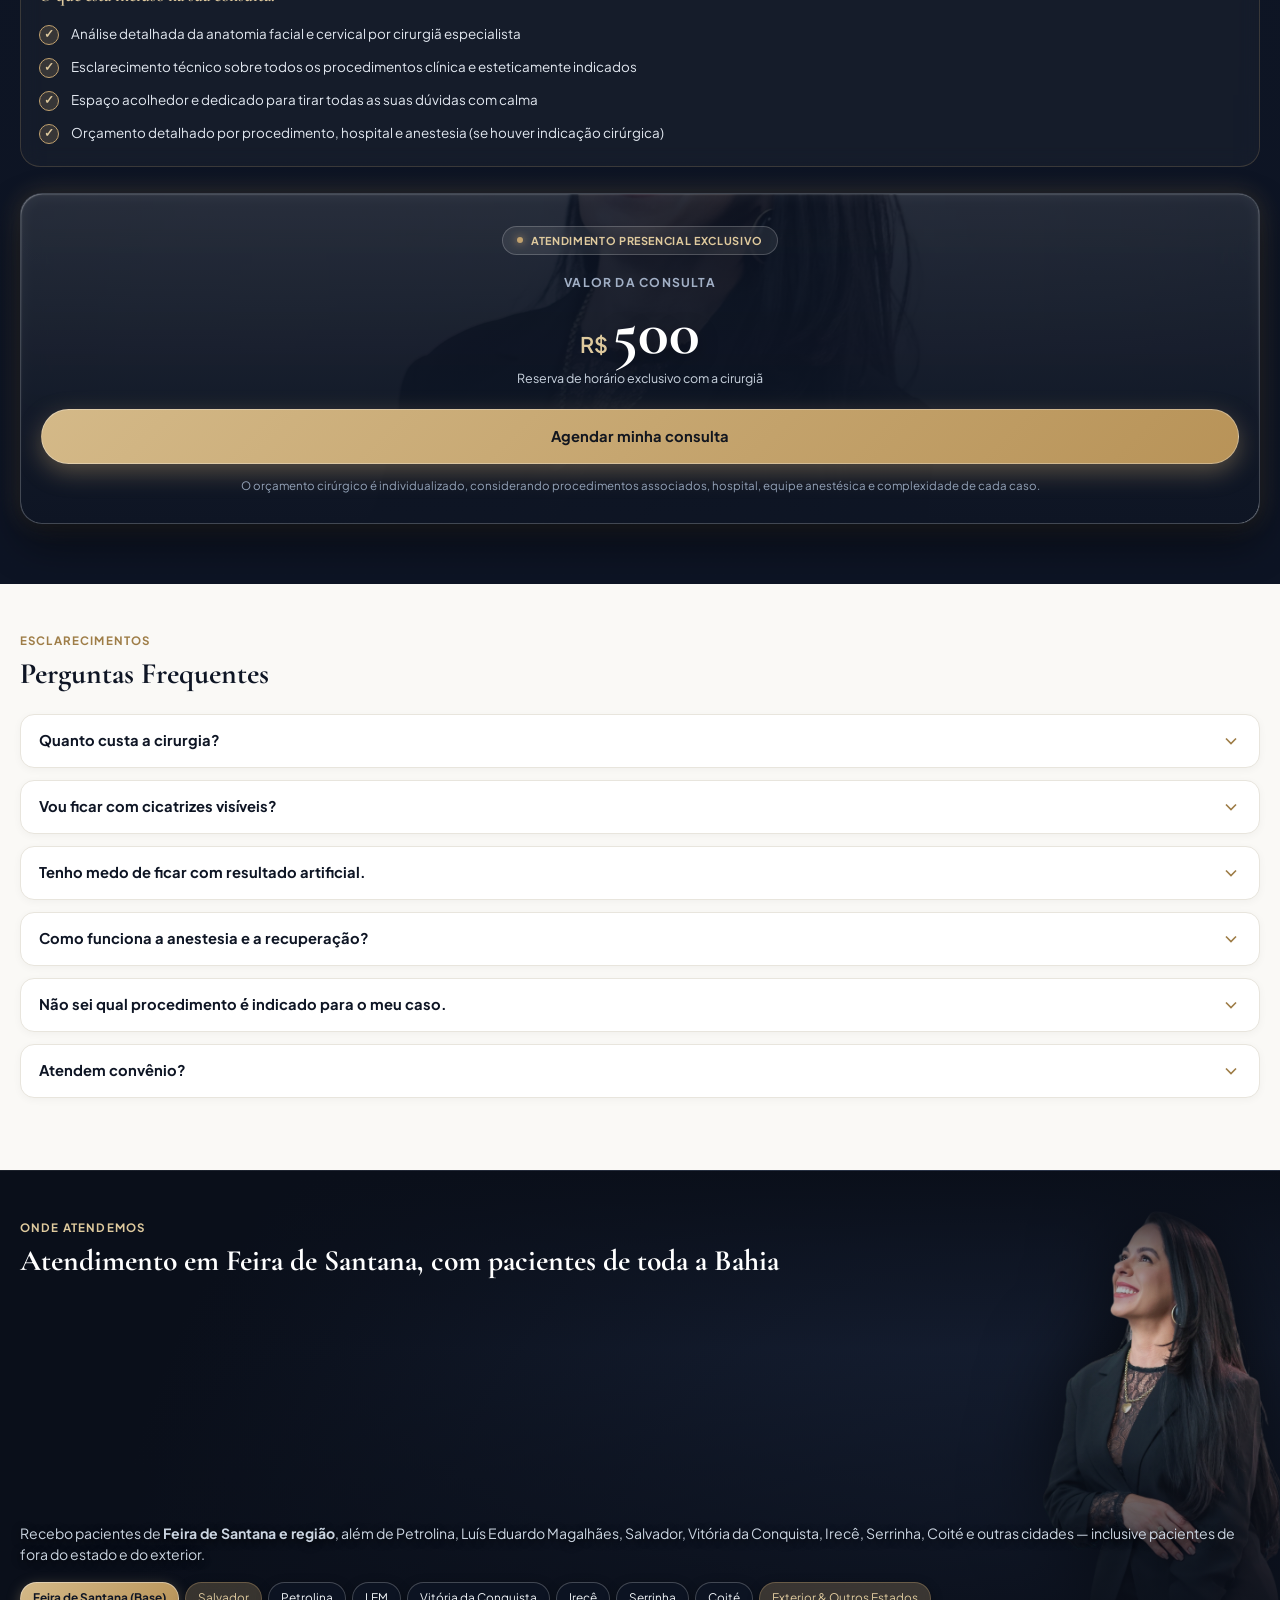
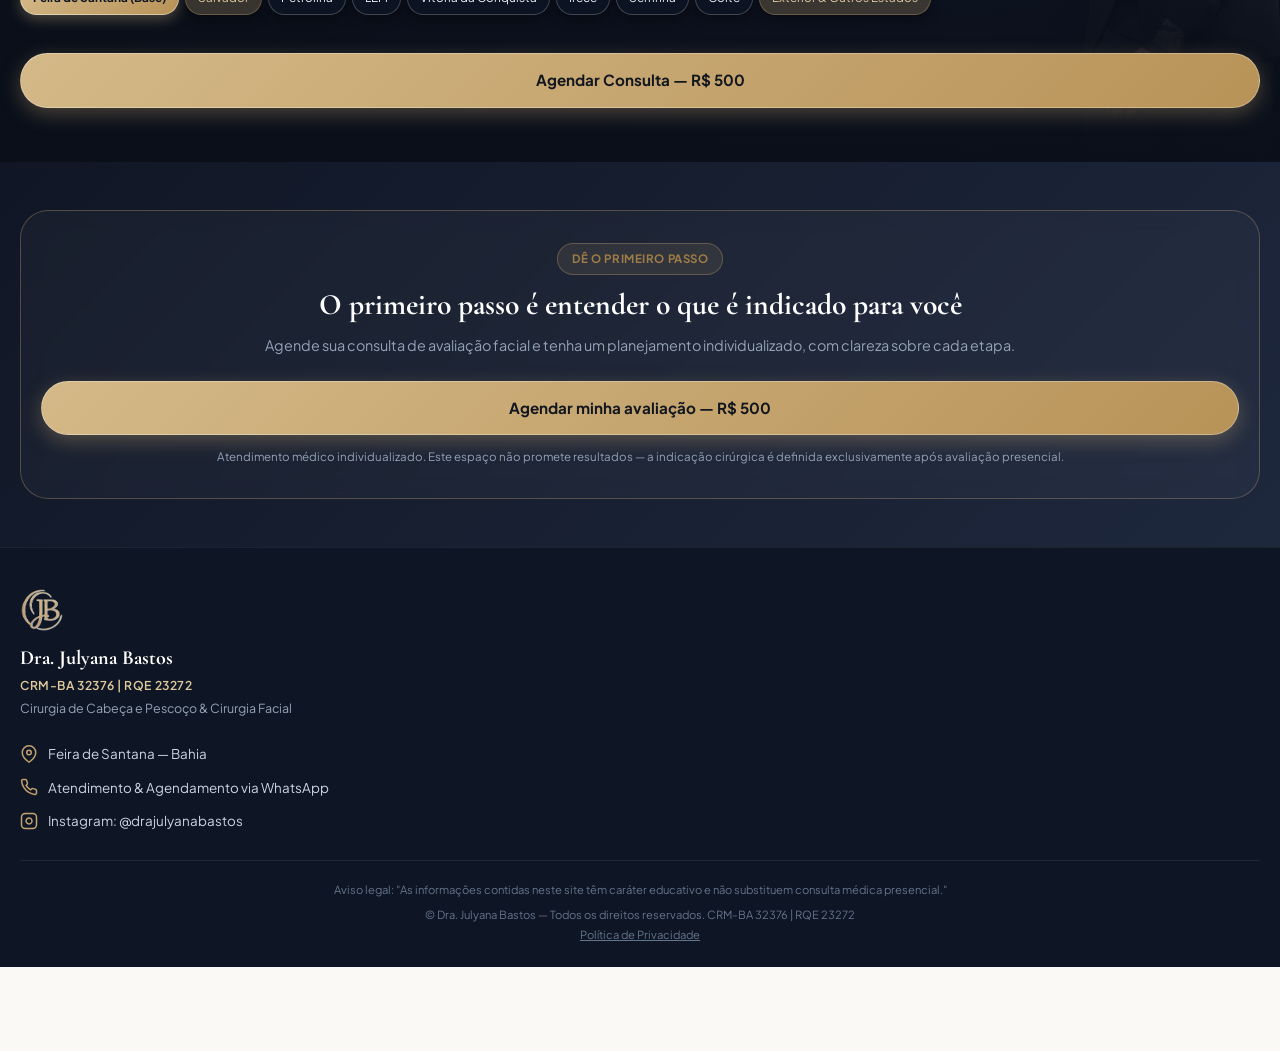
==== commit cad42995: "feat: integrate animated hero videos, fix mobile location layout to uncover doctor face, and fix tab" ====
--- a/mobile/index.html
+++ b/mobile/index.html
@@ -86,9 +86,14 @@
         </div>
       </div>
 
-      <!-- Hero Visual: Arte Anatômica Floral -->
+      <!-- Hero Visual: Vídeo / Arte Anatômica Floral -->
       <div class="hero-visual-card">
-        <img src="../assets/images/anatomical-head-neck.webp" alt="Ilustração de Anatomia Facial e Cervical Profunda com elementos florais" class="hero-art-img">
+        <video class="hero-art-media hero-art-img" autoplay loop muted playsinline poster="../assets/images/anatomical-head-neck.webp" preload="auto">
+          <source src="../assets/videos/video-hero-mobile.mp4" type="video/mp4">
+          <source src="../assets/videos/hero-mobile.mp4" type="video/mp4">
+          <source src="../assets/images/video-hero-mobile.mp4" type="video/mp4">
+          <img src="../assets/images/anatomical-head-neck.webp" alt="Ilustração de Anatomia Facial e Cervical Profunda com elementos florais" class="hero-art-img">
+        </video>
         <div class="hero-art-caption">
           <div class="hero-art-caption-dot"></div>
           <div class="hero-art-caption-text">
@@ -667,28 +672,36 @@
       <img src="../assets/images/dra-editorial-cutout.webp" alt="Dra. Julyana Bastos — Atendimento em Feira de Santana">
     </div>
     <div class="container location-inner">
-      <span class="section-label" style="color: var(--color-gold-light);">Onde Atendemos</span>
-      <h2 class="section-title" style="color: #FFFFFF;">Atendimento em Feira de Santana, com pacientes de toda a Bahia</h2>
-
-      <p class="location-desc">
-        Recebo pacientes de <strong>Feira de Santana e região</strong>, além de Petrolina, Luís Eduardo Magalhães, Salvador, Vitória da Conquista, Irecê, Serrinha, Coité e outras cidades — inclusive pacientes de fora do estado e do exterior.
-      </p>
-
-      <div class="loc-cities-pill-wrap">
-        <span class="loc-city-pill highlight">Feira de Santana (Base)</span>
-        <span class="loc-city-pill state">Salvador</span>
-        <span class="loc-city-pill">Petrolina</span>
-        <span class="loc-city-pill">LEM</span>
-        <span class="loc-city-pill">Vitória da Conquista</span>
-        <span class="loc-city-pill">Irecê</span>
-        <span class="loc-city-pill">Serrinha</span>
-        <span class="loc-city-pill">Coité</span>
-        <span class="loc-city-pill state">Exterior & Outros Estados</span>
-      </div>
-
-      <a href="#valor" class="btn btn-gold" data-whatsapp style="margin-top: 16px;">
-        Agendar Consulta — R$ 500
-      </a>
+      <div class="location-header-top">
+        <span class="section-label" style="color: var(--color-gold-light);">Onde Atendemos</span>
+        <h2 class="section-title" style="color: #FFFFFF;">Atendimento em Feira de Santana, com pacientes de toda a Bahia</h2>
+      </div>
+
+      <!-- Espaço livre dedicado para o rosto da Dra. Julyana aparecer com total destaque sem texto na frente -->
+      <div class="location-face-space" aria-hidden="true"></div>
+
+      <!-- Bloco inferior posicionado confortavelmente sobre o blazer escuro -->
+      <div class="location-content-bottom">
+        <p class="location-desc">
+          Recebo pacientes de <strong>Feira de Santana e região</strong>, além de Petrolina, Luís Eduardo Magalhães, Salvador, Vitória da Conquista, Irecê, Serrinha, Coité e outras cidades — inclusive pacientes de fora do estado e do exterior.
+        </p>
+
+        <div class="loc-cities-pill-wrap">
+          <span class="loc-city-pill highlight">Feira de Santana (Base)</span>
+          <span class="loc-city-pill state">Salvador</span>
+          <span class="loc-city-pill">Petrolina</span>
+          <span class="loc-city-pill">LEM</span>
+          <span class="loc-city-pill">Vitória da Conquista</span>
+          <span class="loc-city-pill">Irecê</span>
+          <span class="loc-city-pill">Serrinha</span>
+          <span class="loc-city-pill">Coité</span>
+          <span class="loc-city-pill state">Exterior & Outros Estados</span>
+        </div>
+
+        <a href="#valor" class="btn btn-gold" data-whatsapp style="margin-top: 18px;">
+          Agendar Consulta — R$ 500
+        </a>
+      </div>
     </div>
   </section>
 
--- a/mobile/style.css
+++ b/mobile/style.css
@@ -370,7 +370,8 @@
   overflow: hidden;
 }
 
-.hero-art-img {
+.hero-art-img,
+.hero-art-video {
   width: 100%;
   border-radius: var(--radius-lg);
   object-fit: cover;
@@ -763,14 +764,16 @@
 .tablet-feature-img-wrap {
   position: relative;
   overflow: hidden;
-  background: #000;
+  background: var(--color-navy);
 }
 
 .tablet-feature-img-wrap img {
   width: 100%;
-  aspect-ratio: 4/5;
+  height: auto;
+  max-height: 520px;
+  display: block;
   object-fit: cover;
-  object-position: center 38%;
+  object-position: 68% 8%;
 }
 
 .tablet-feature-badge {
@@ -1360,7 +1363,7 @@
   position: relative;
   background: radial-gradient(circle at 80% 90%, #1A253C 0%, #0A0F1A 80%);
   color: #FFFFFF;
-  padding: 50px 0 280px; /* Space for the doctor at bottom without any clipping */
+  padding: 48px 0 54px;
   overflow: hidden;
   border-top: 1px solid rgba(255, 255, 255, 0.08);
 }
@@ -1368,17 +1371,25 @@
 .location-bg-overlay {
   position: absolute;
   inset: 0;
-  background: linear-gradient(180deg, #0A0F1A 0%, rgba(10, 15, 26, 0.88) 55%, rgba(10, 15, 26, 0.2) 100%);
+  background: linear-gradient(
+    180deg, 
+    #0A0F1A 0%, 
+    rgba(10, 15, 26, 0.45) 14%, 
+    rgba(10, 15, 26, 0.05) 30%, 
+    rgba(10, 15, 26, 0.48) 50%, 
+    rgba(10, 15, 26, 0.88) 75%, 
+    #0A0F1A 100%
+  );
   z-index: 2;
   pointer-events: none;
 }
 
 .location-doctor-backdrop {
   position: absolute;
-  right: -5%;
+  right: -6%;
   bottom: 0;
-  width: 92%;
-  max-width: 360px;
+  width: 96%;
+  max-width: 400px;
   z-index: 1;
   display: flex;
   align-items: flex-end;
@@ -1398,41 +1409,61 @@
   z-index: 3;
 }
 
+.location-header-top {
+  position: relative;
+  z-index: 3;
+}
+
+/* Espaço livre para o rosto da Dra. brilhar totalmente desobstruído */
+.location-face-space {
+  height: 230px;
+  pointer-events: none;
+}
+
+.location-content-bottom {
+  position: relative;
+  z-index: 3;
+}
+
 .location-desc {
   font-size: 0.88rem;
   color: #CBD5E1;
   line-height: 1.55;
-  margin: 12px 0 16px;
+  margin: 0 0 16px;
+  text-shadow: 0 2px 8px rgba(0, 0, 0, 0.85);
 }
 
 .loc-cities-pill-wrap {
   display: flex;
   flex-wrap: wrap;
   gap: 6px;
-  margin: 16px 0 20px;
+  margin: 14px 0 20px;
 }
 
 .loc-city-pill {
-  background: rgba(255, 255, 255, 0.08);
-  border: 1px solid rgba(255, 255, 255, 0.15);
+  background: rgba(14, 21, 36, 0.78);
+  border: 1px solid rgba(255, 255, 255, 0.22);
   padding: 6px 12px;
   border-radius: var(--radius-full);
   font-size: 0.74rem;
   color: #F1F5F9;
-  backdrop-filter: blur(8px);
+  backdrop-filter: blur(10px);
+  -webkit-backdrop-filter: blur(10px);
+  box-shadow: 0 4px 12px rgba(0, 0, 0, 0.4);
 }
 
 .loc-city-pill.highlight {
   background: linear-gradient(135deg, #D4B988 0%, #B89358 100%);
   color: #0E1524;
   font-weight: 700;
-  border-color: rgba(255, 255, 255, 0.3);
+  border-color: rgba(255, 255, 255, 0.4);
+  box-shadow: 0 4px 14px rgba(212, 185, 136, 0.35);
 }
 
 .loc-city-pill.state {
-  background: rgba(194, 162, 111, 0.18);
+  background: rgba(194, 162, 111, 0.25);
   color: var(--color-gold-light);
-  border-color: rgba(194, 162, 111, 0.3);
+  border-color: rgba(194, 162, 111, 0.35);
 }
 
 /* ==========================================================================
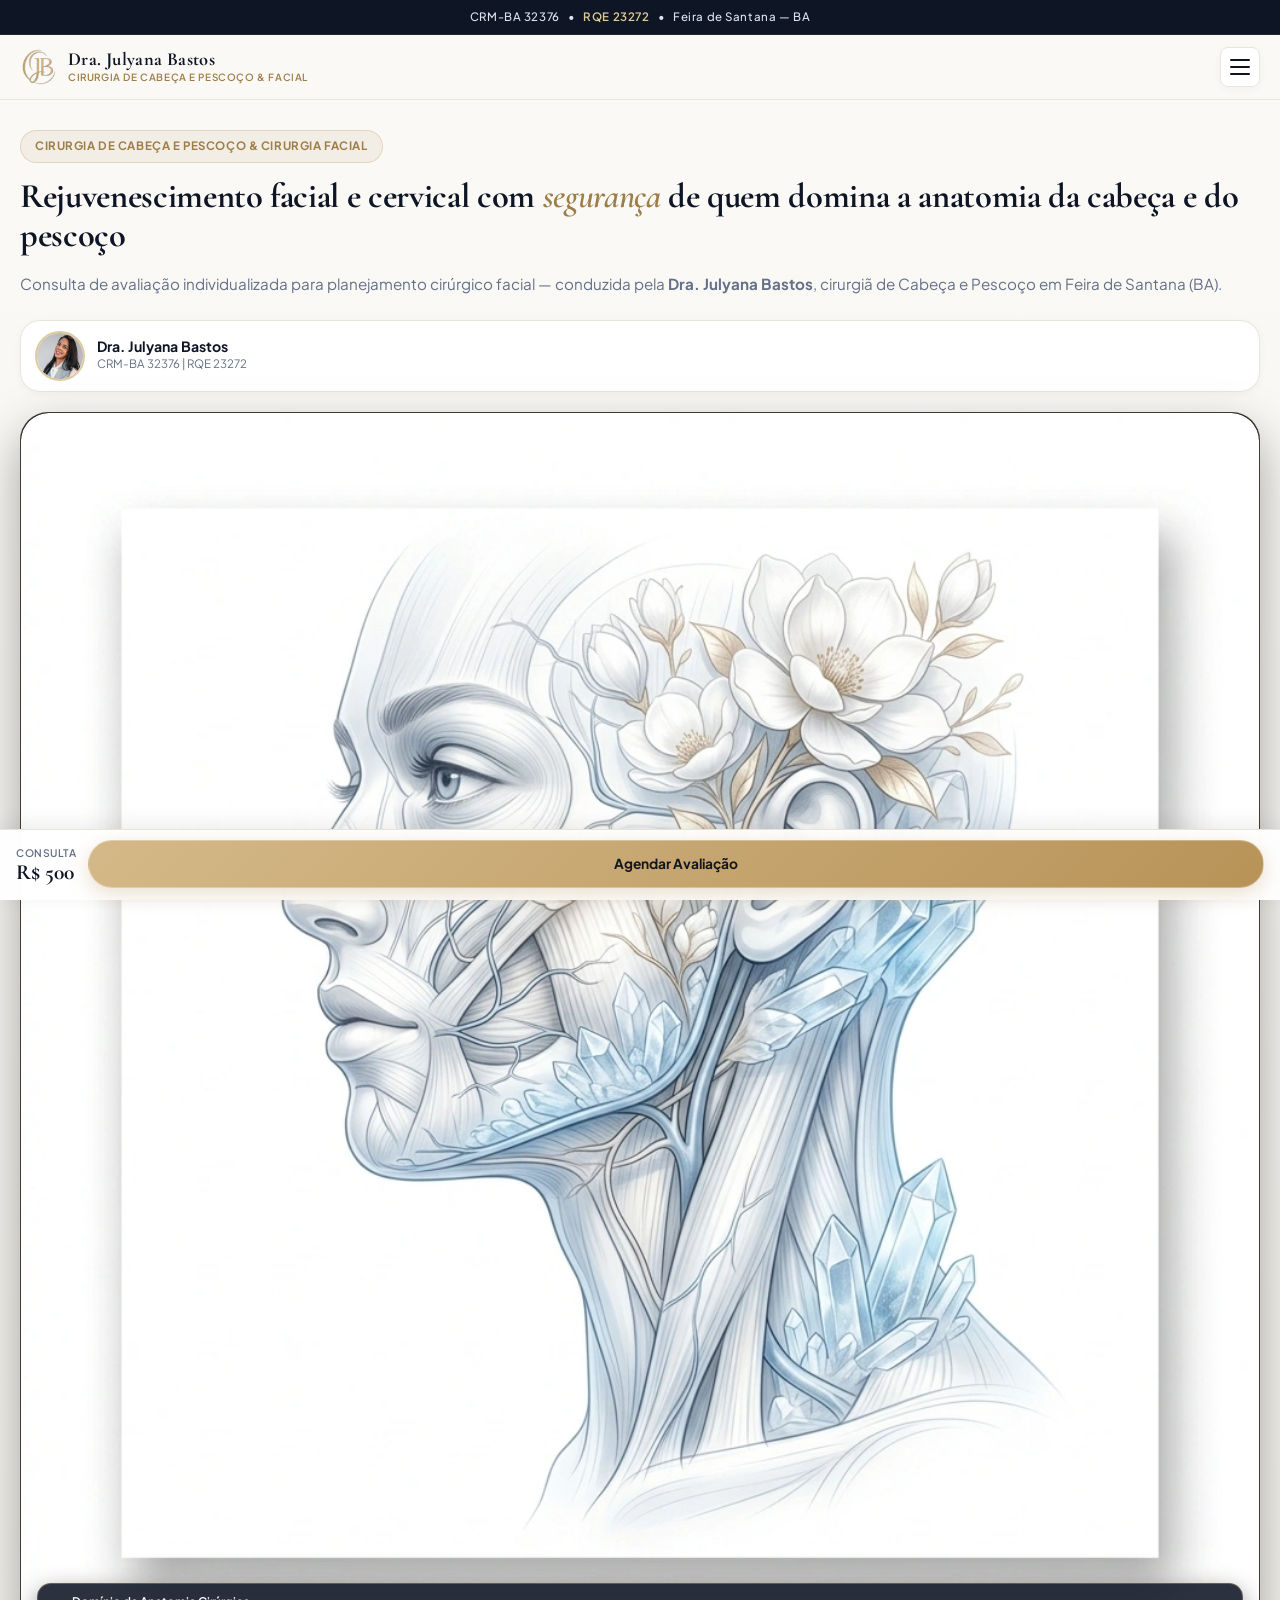
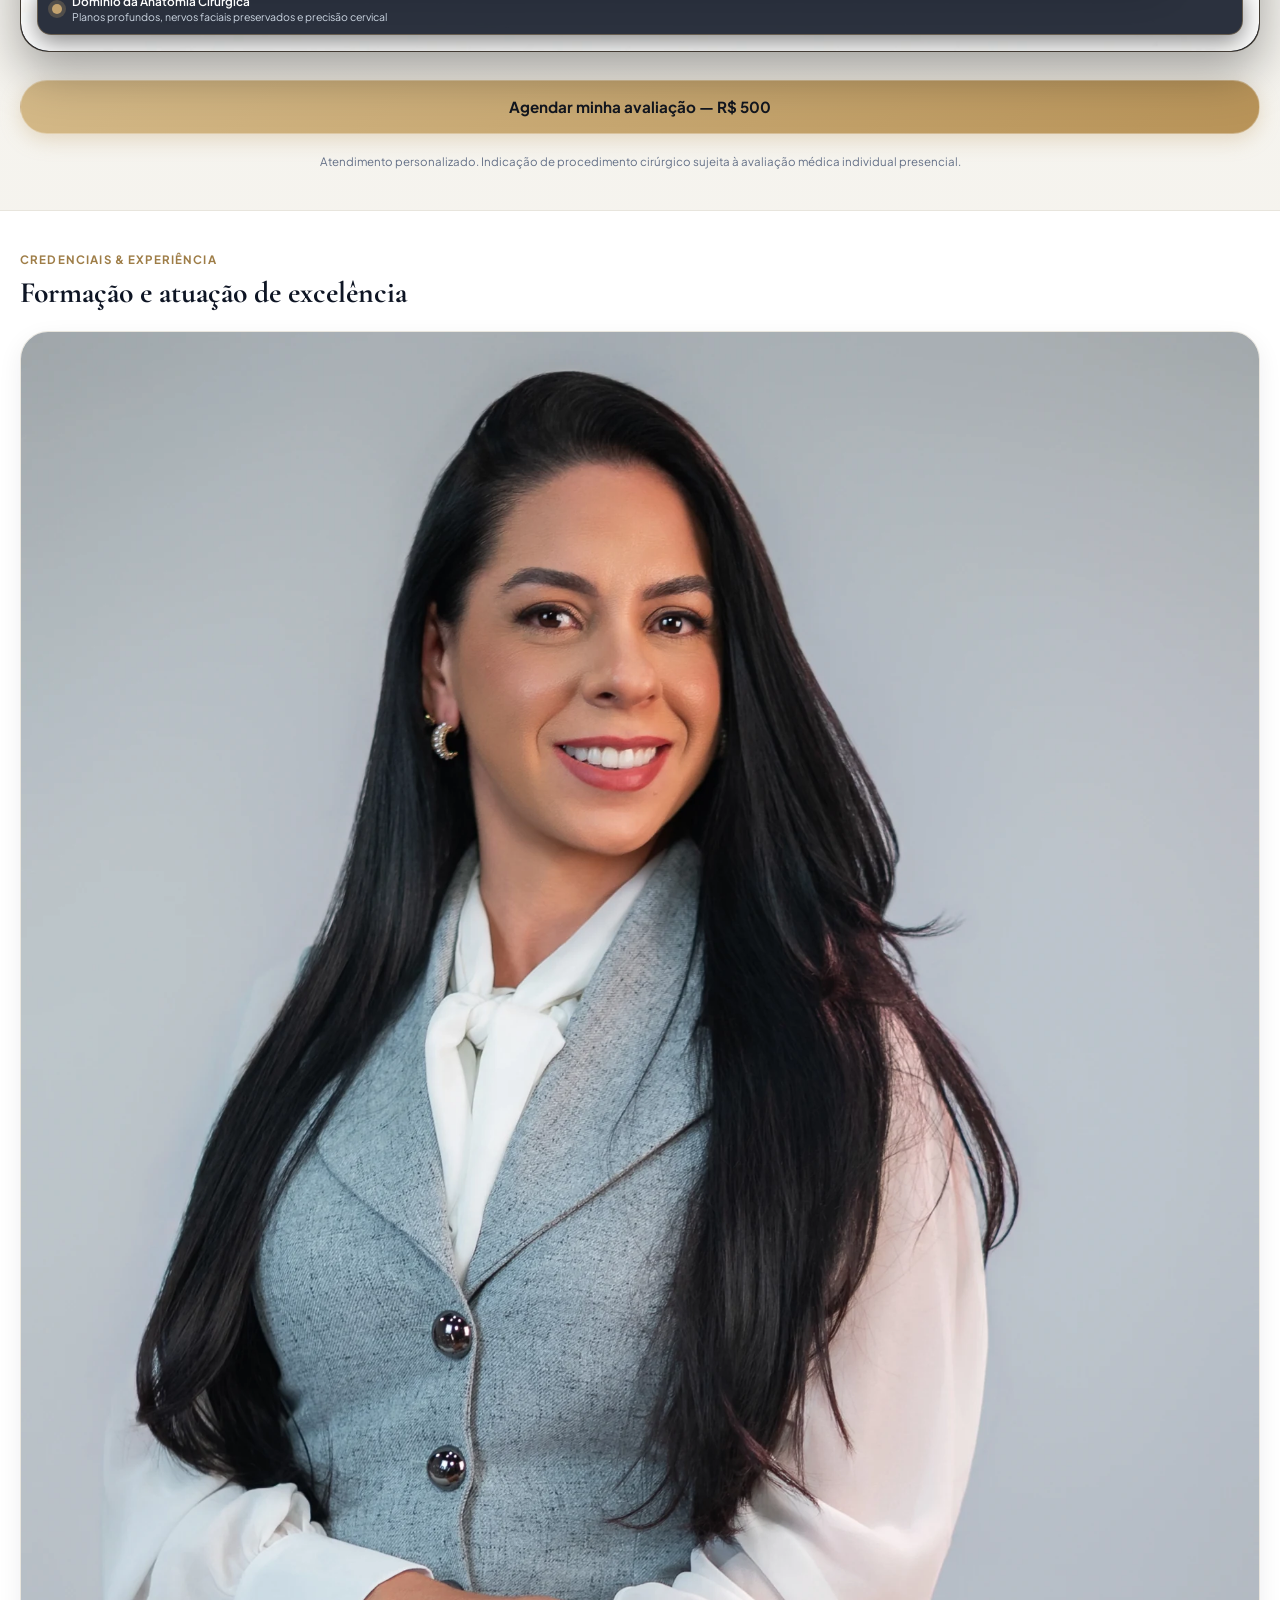
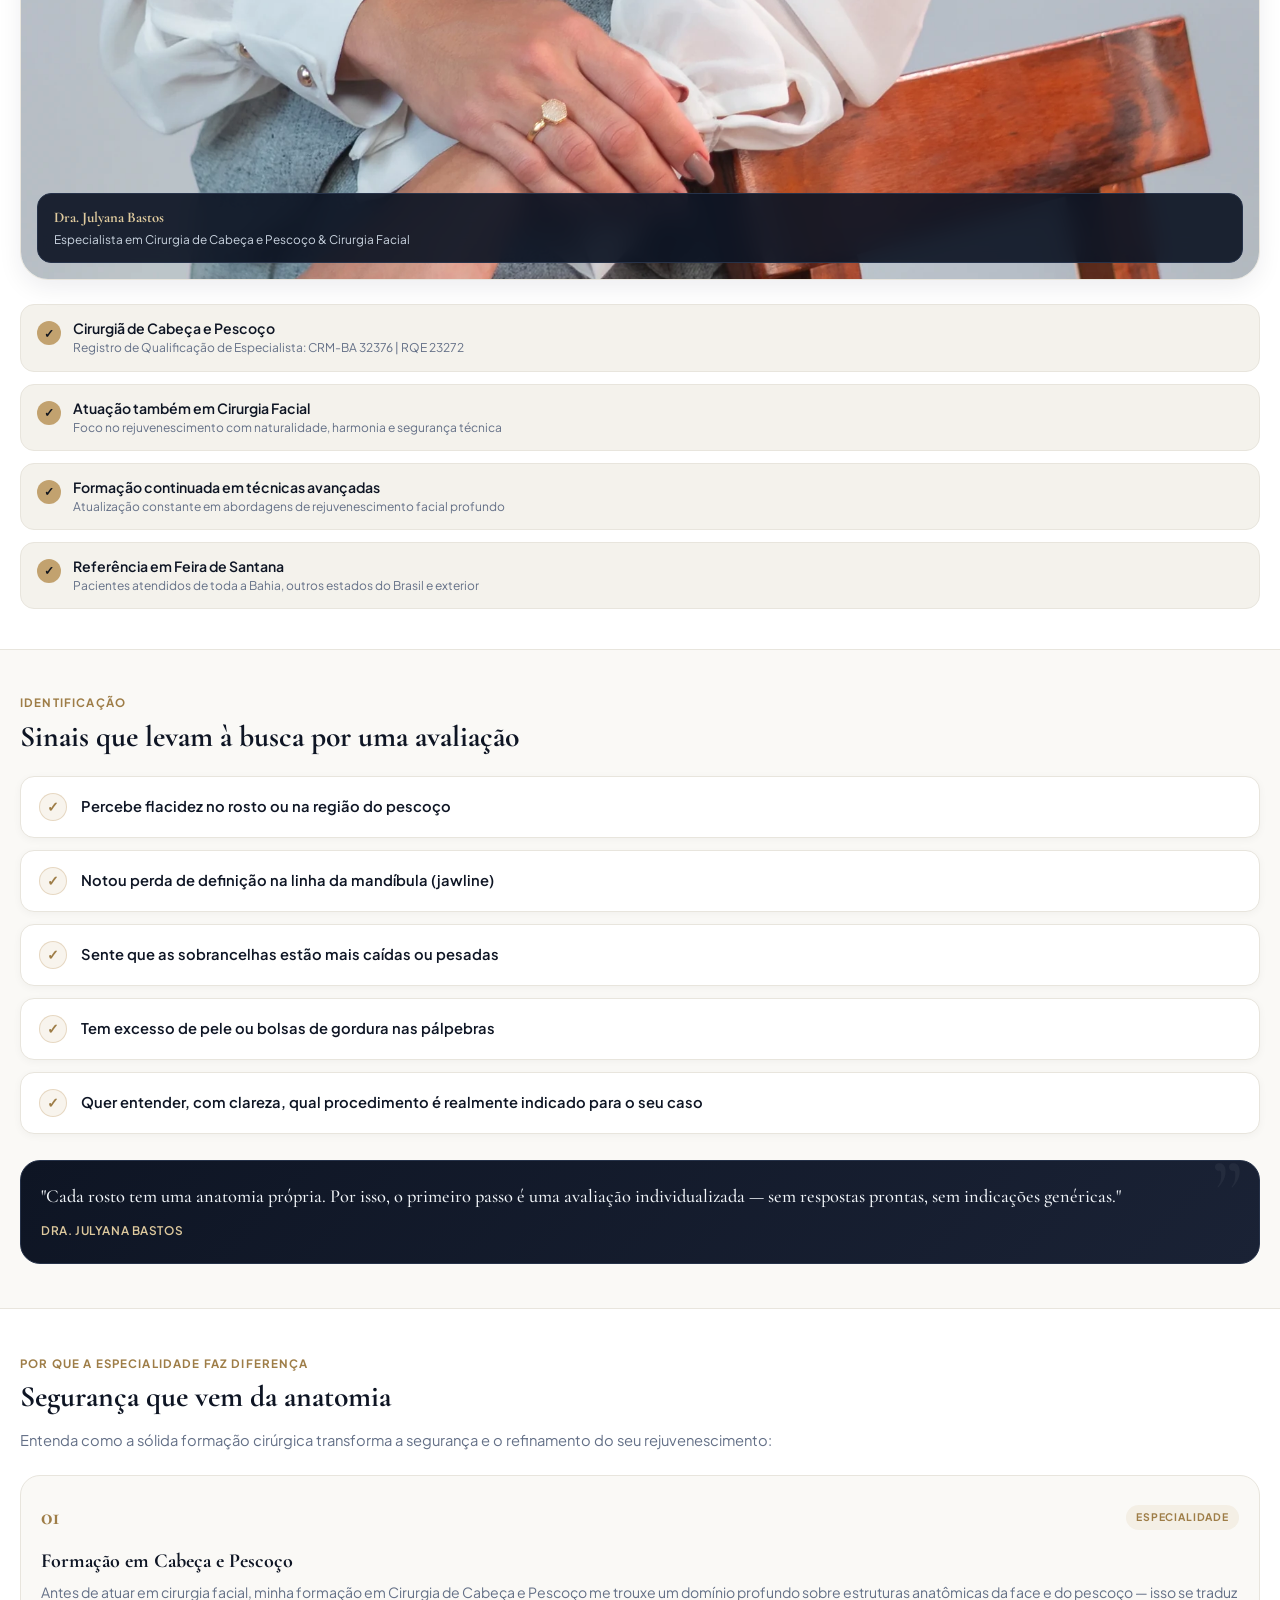
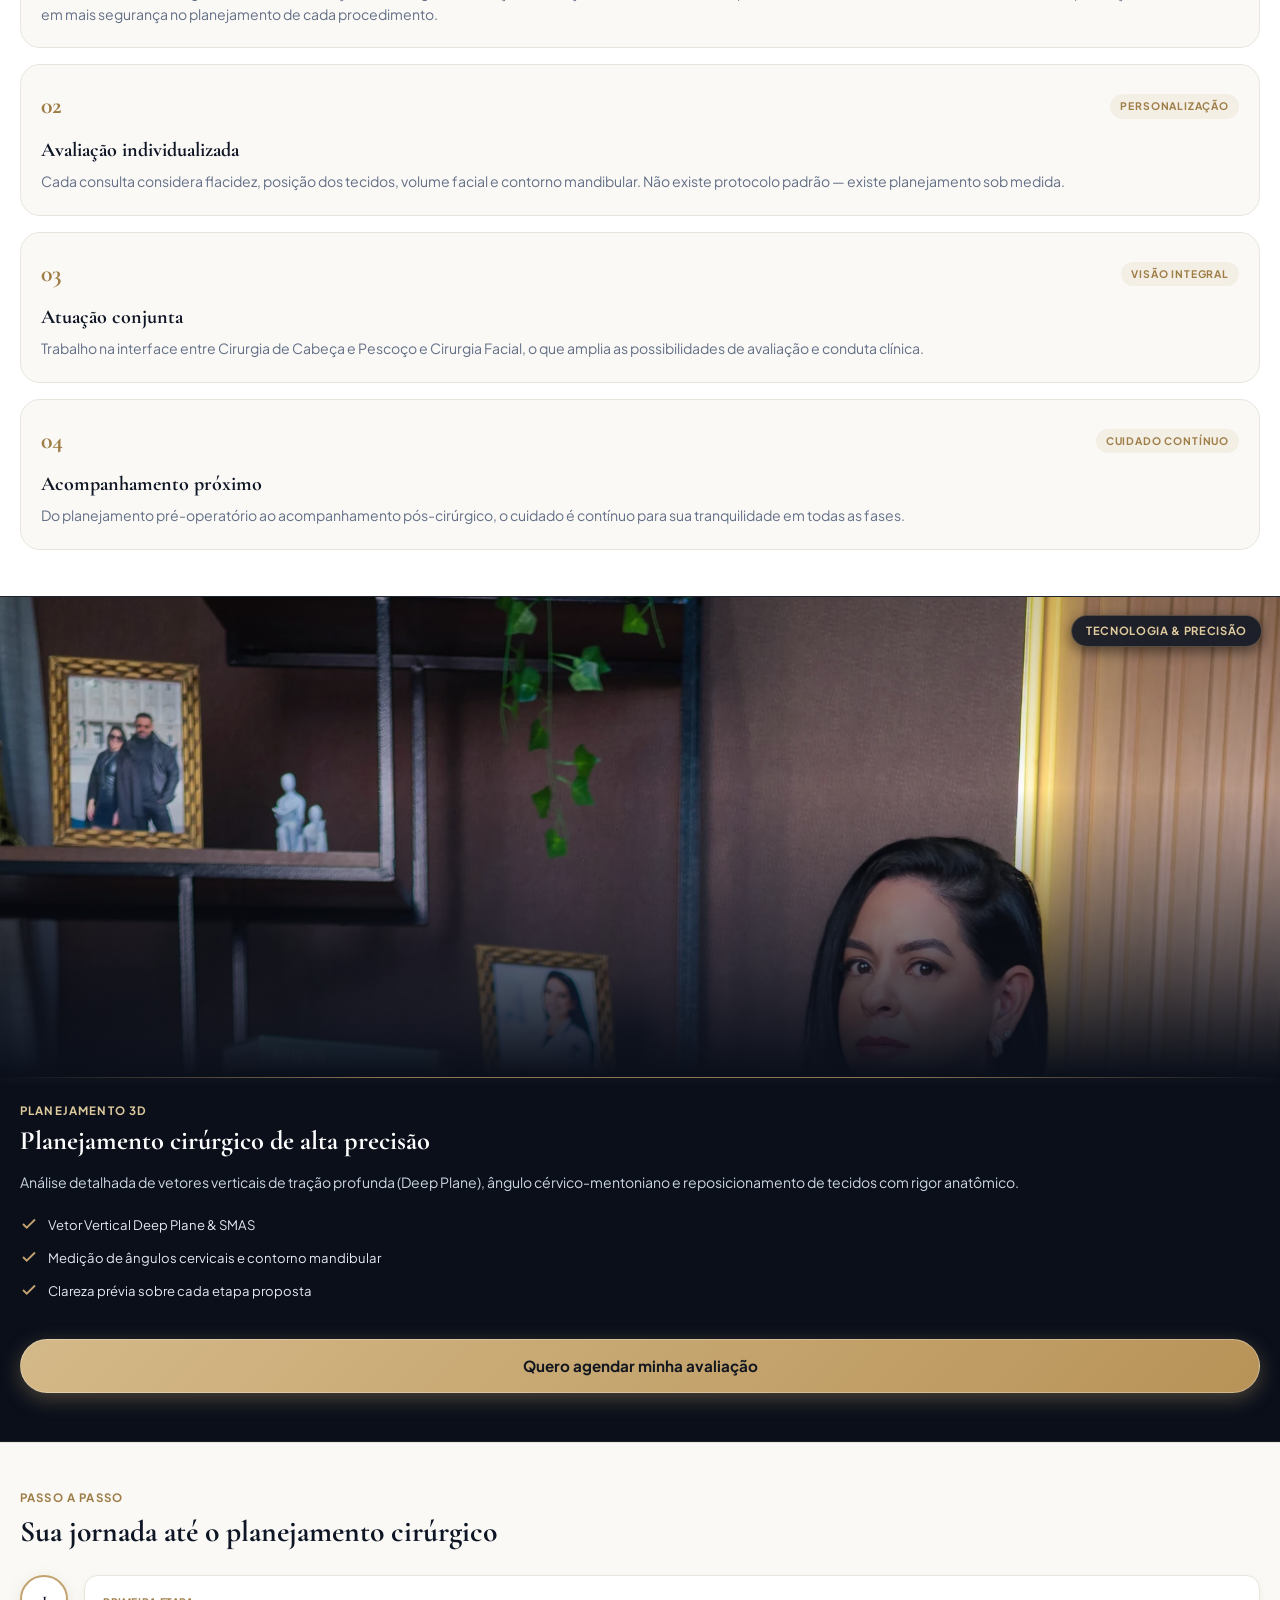
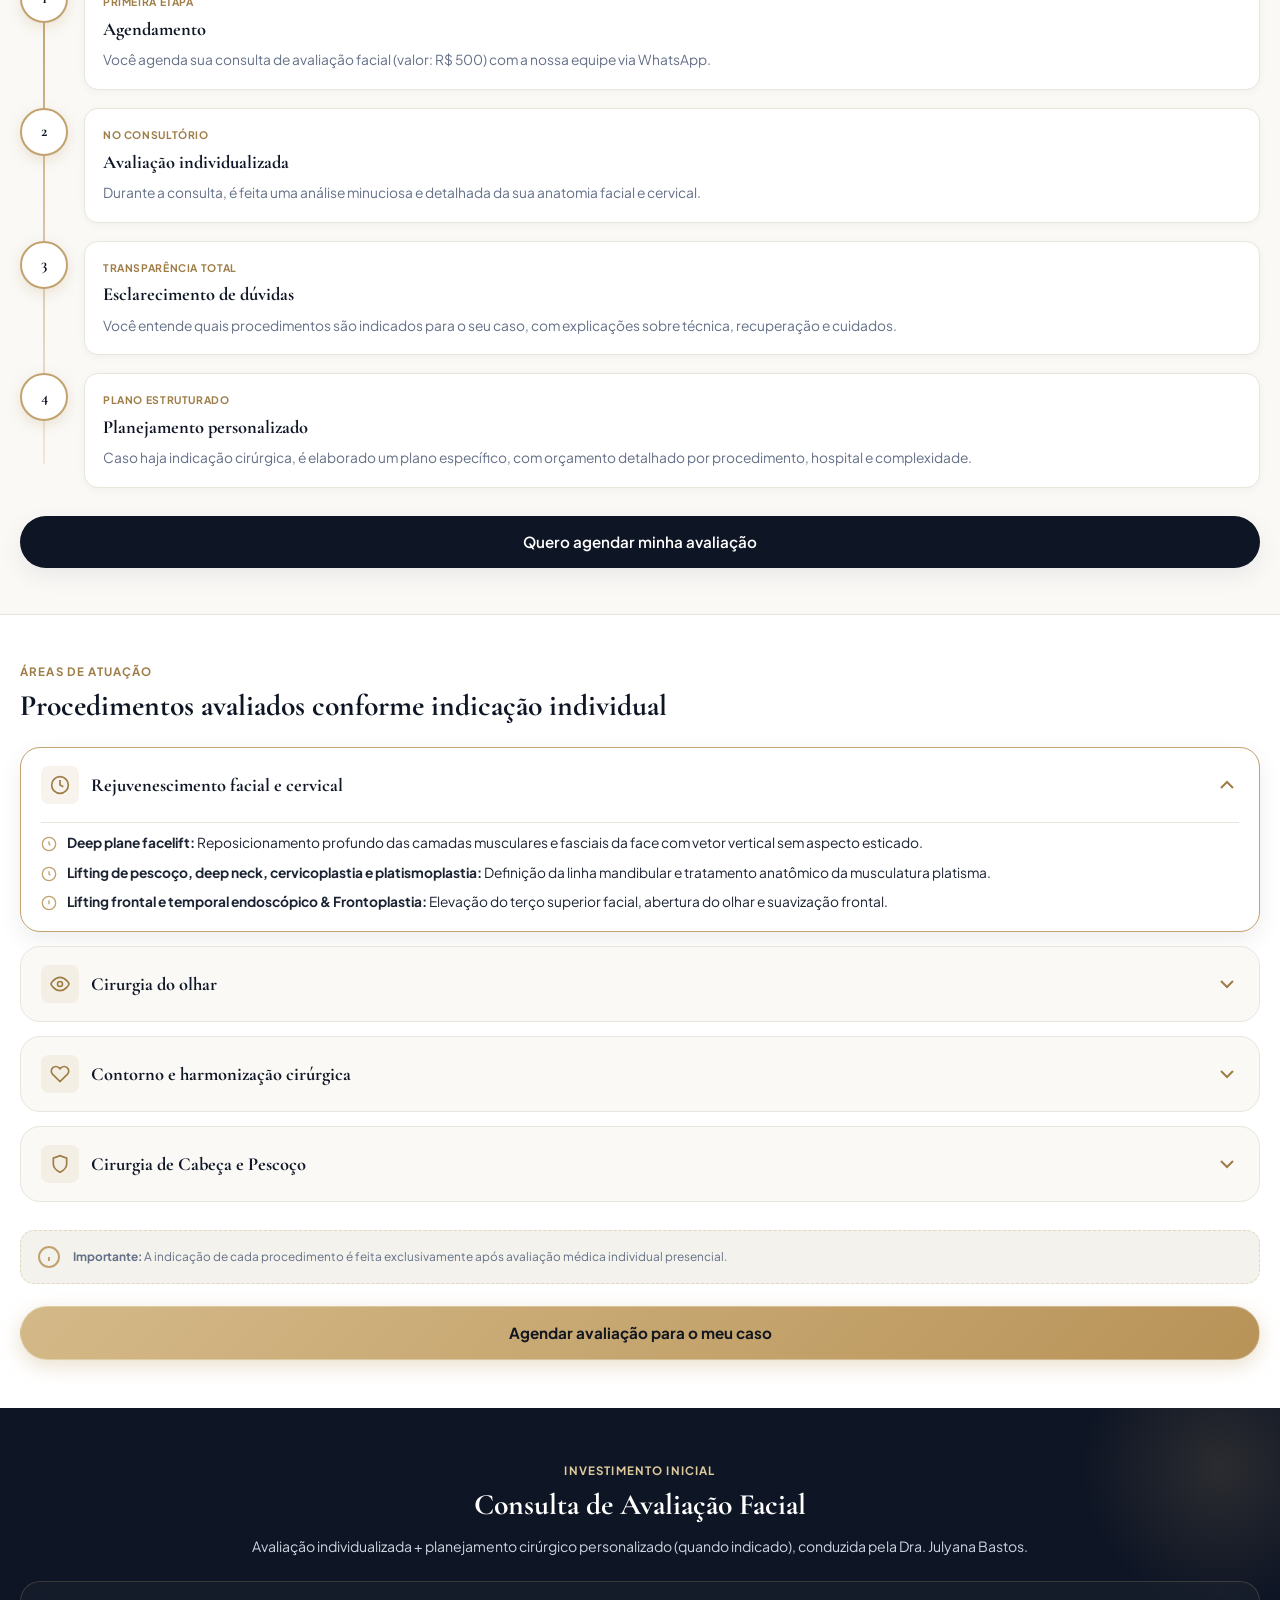
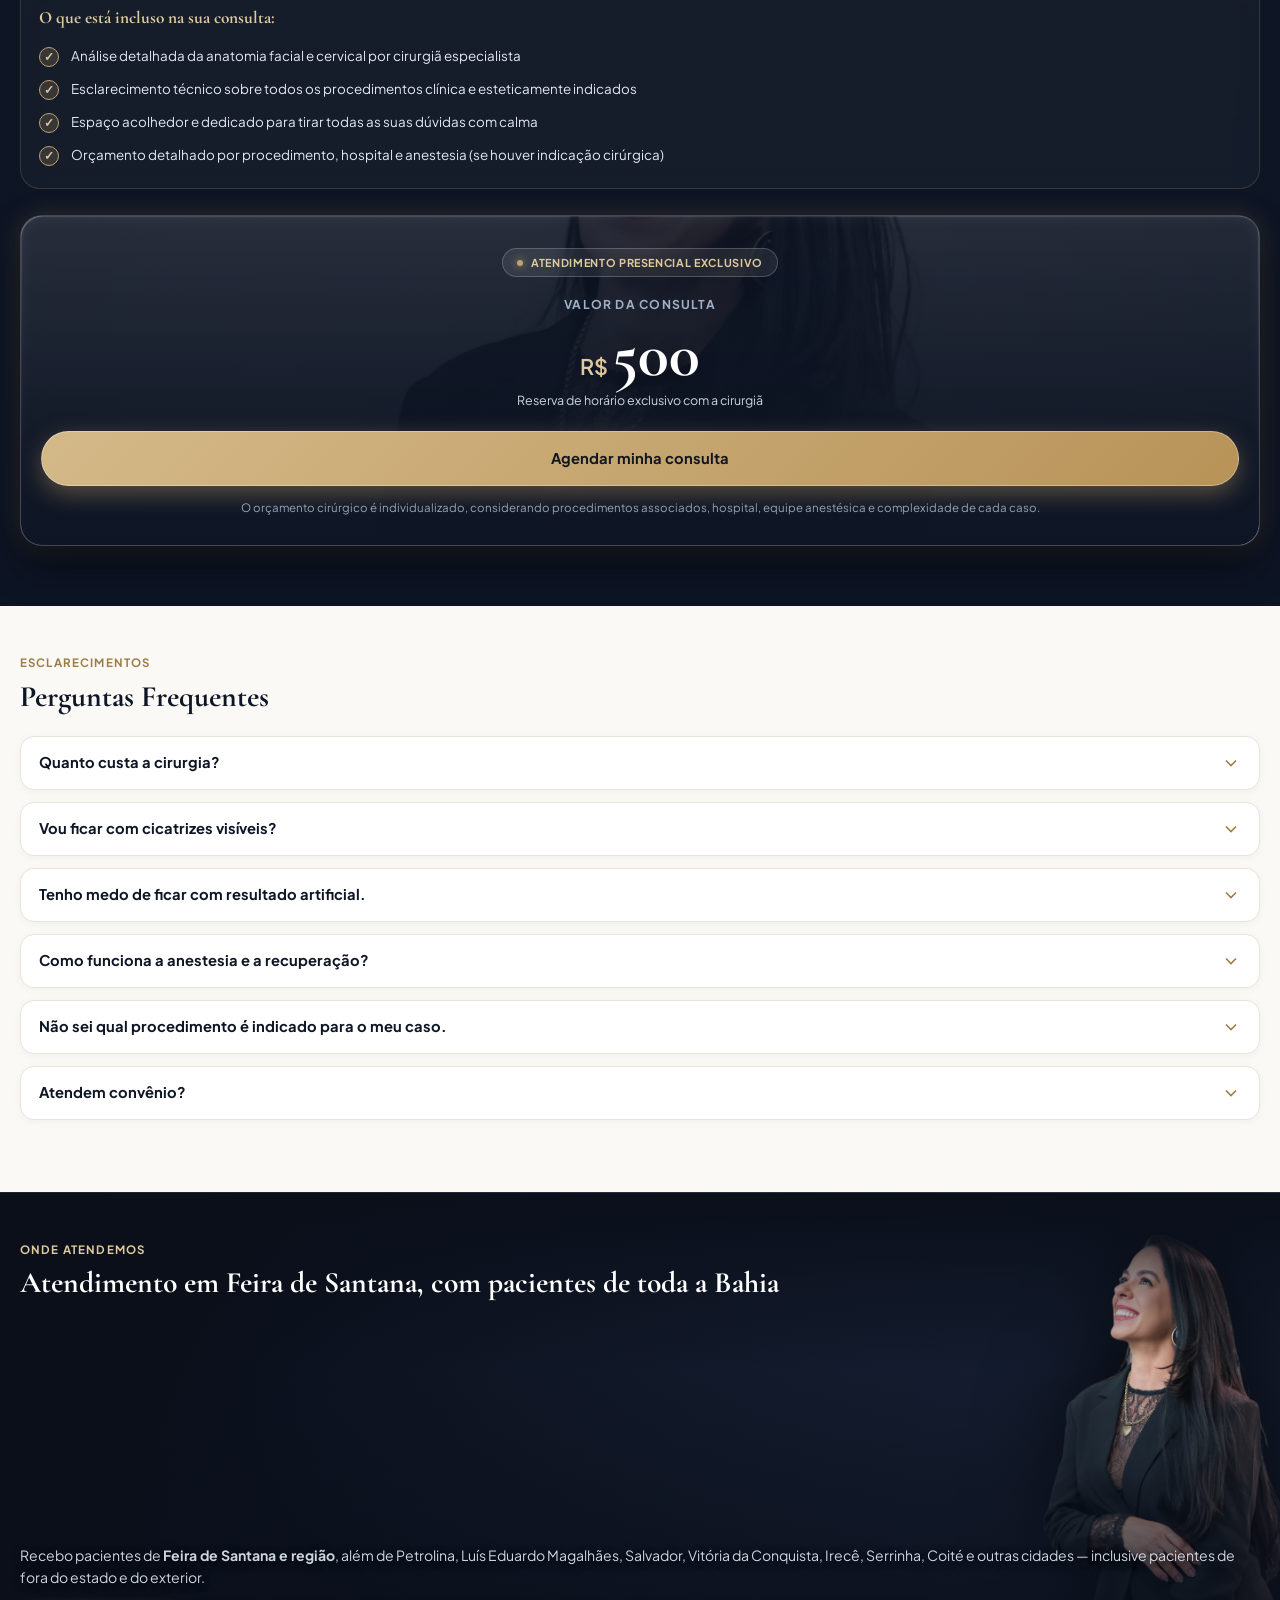
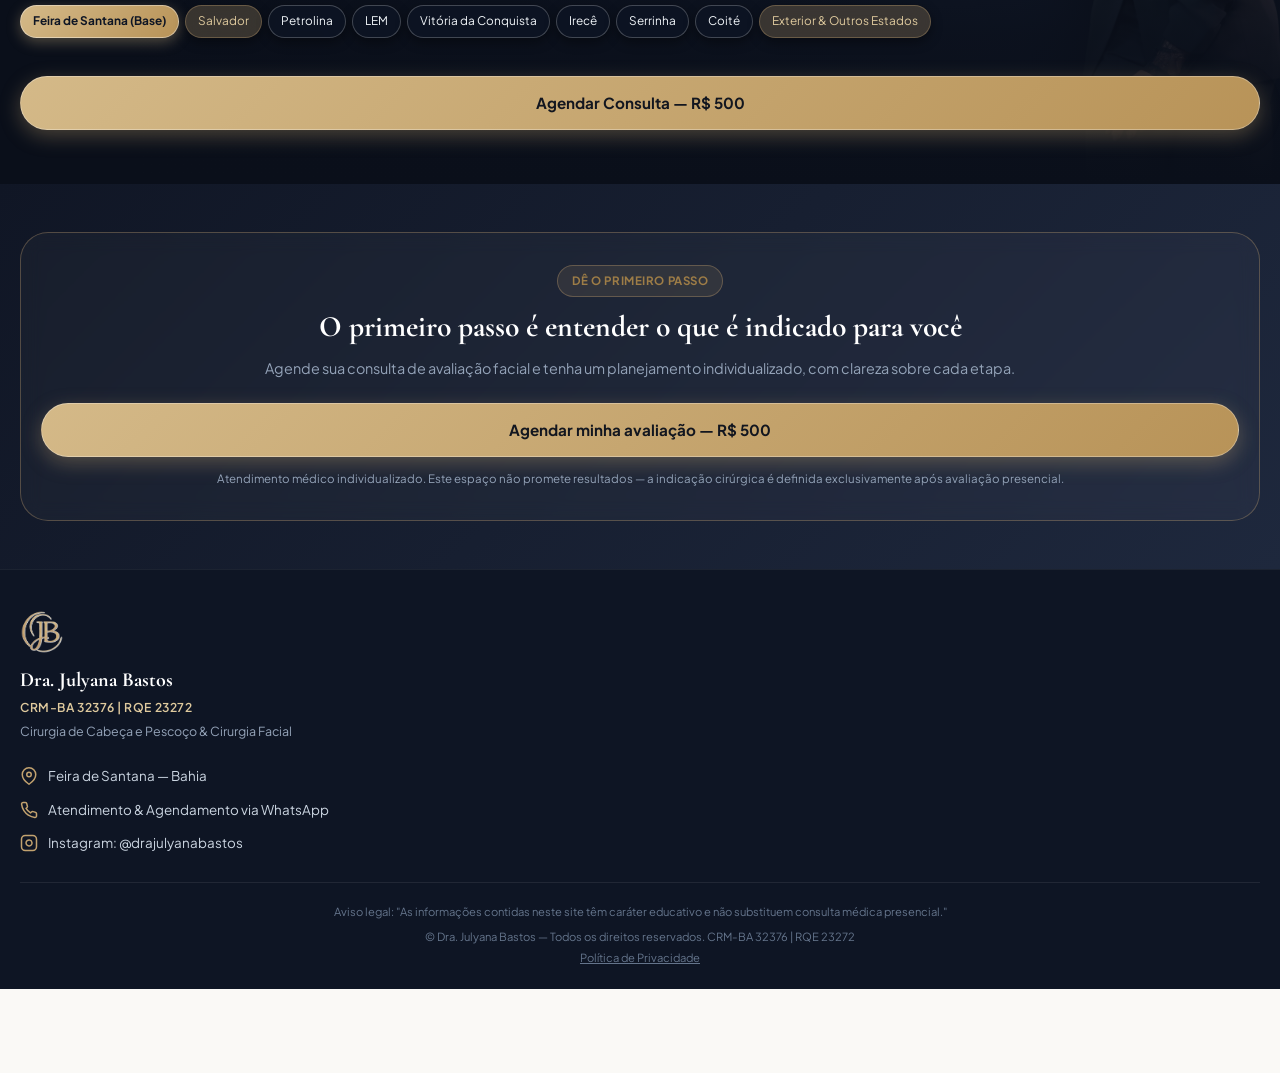
==== commit 70d218ab: "feat: full-bleed tablet dobra with background photo and dividing line, fix CRM avatar face crop, and" ====
--- a/mobile/index.html
+++ b/mobile/index.html
@@ -79,7 +79,7 @@
 
       <!-- Doctor chip -->
       <div class="hero-doc-chip">
-        <img src="../assets/images/dra-hero.webp" alt="Dra. Julyana Bastos" class="hero-doc-avatar">
+        <img src="../assets/images/dra-avatar.webp" alt="Dra. Julyana Bastos" class="hero-doc-avatar">
         <div class="hero-doc-info">
           <h4>Dra. Julyana Bastos</h4>
           <p>CRM-BA 32376 | RQE 23272</p>
@@ -265,38 +265,49 @@
             Do planejamento pré-operatório ao acompanhamento pós-cirúrgico, o cuidado é contínuo para sua tranquilidade em todas as fases.
           </p>
         </div>
-      </div>
-
-      <!-- Feature Card Tablet: Foto da Dra. com Tablet mostrando Planejamento -->
-      <div class="tablet-feature-card">
-        <div class="tablet-feature-img-wrap">
-          <img src="../assets/images/dra-tablet.webp" alt="Dra. Julyana Bastos realizando planejamento facial no tablet">
-          <span class="tablet-feature-badge">Tecnologia & Precisão</span>
-        </div>
-        <div class="tablet-feature-content">
-          <h3>Planejamento cirúrgico de alta precisão</h3>
-          <p>
-            Análise detalhada de vetores verticais de tração profunda, ângulo cérvico-mentoniano e reposicionamento de tecidos com rigor anatômico.
-          </p>
-          <div class="tablet-feature-points">
-            <div class="tablet-point">
-              <svg width="18" height="18" viewBox="0 0 24 24" fill="none" stroke="currentColor" stroke-width="2.5"><polyline points="20 6 9 17 4 12"></polyline></svg>
-              <span>Vetor Vertical Deep Plane & SMAS</span>
-            </div>
-            <div class="tablet-point">
-              <svg width="18" height="18" viewBox="0 0 24 24" fill="none" stroke="currentColor" stroke-width="2.5"><polyline points="20 6 9 17 4 12"></polyline></svg>
-              <span>Medição de ângulos cervicais e contorno mandibular</span>
-            </div>
-            <div class="tablet-point">
-              <svg width="18" height="18" viewBox="0 0 24 24" fill="none" stroke="currentColor" stroke-width="2.5"><polyline points="20 6 9 17 4 12"></polyline></svg>
-              <span>Clareza prévia sobre cada etapa proposta</span>
-            </div>
-          </div>
-          <a href="#valor" class="btn btn-gold" data-whatsapp>
-            Quero agendar minha avaliação
-          </a>
-        </div>
-      </div>
+        </div>
+      </div>
+    </div>
+  </section>
+
+  <!-- 5B. SEÇÃO DE PLANEJAMENTO & TECNOLOGIA MOBILE (DOBRA FULL-BLEED COM FOTO DE FUNDO) -->
+  <section class="tablet-dobra-mobile" id="planejamento">
+    <!-- Visual da Foto da Dra. com Tablet em Destaque -->
+    <div class="tablet-mobile-visual-wrap">
+      <img src="../assets/images/dra-tablet.webp" alt="Dra. Julyana Bastos realizando planejamento facial no tablet" class="tablet-mobile-bg-img">
+      <div class="tablet-mobile-img-overlay"></div>
+      <span class="tablet-mobile-badge">Tecnologia & Precisão</span>
+    </div>
+
+    <!-- Linha Divisória Solicitada: "mantem essa linha dividindo ai" -->
+    <div class="tablet-mobile-divider"></div>
+
+    <!-- Bloco de Conteúdo com Fundo Escuro de Luxo -->
+    <div class="container tablet-mobile-content">
+      <span class="section-label" style="color: var(--color-gold-light);">Planejamento 3D</span>
+      <h2 class="section-title" style="color: #FFFFFF; font-size: 1.65rem;">Planejamento cirúrgico de alta precisão</h2>
+      <p class="tablet-mobile-desc">
+        Análise detalhada de vetores verticais de tração profunda (Deep Plane), ângulo cérvico-mentoniano e reposicionamento de tecidos com rigor anatômico.
+      </p>
+
+      <div class="tablet-mobile-points">
+        <div class="tablet-point">
+          <svg width="18" height="18" viewBox="0 0 24 24" fill="none" stroke="currentColor" stroke-width="2.5"><polyline points="20 6 9 17 4 12"></polyline></svg>
+          <span>Vetor Vertical Deep Plane & SMAS</span>
+        </div>
+        <div class="tablet-point">
+          <svg width="18" height="18" viewBox="0 0 24 24" fill="none" stroke="currentColor" stroke-width="2.5"><polyline points="20 6 9 17 4 12"></polyline></svg>
+          <span>Medição de ângulos cervicais e contorno mandibular</span>
+        </div>
+        <div class="tablet-point">
+          <svg width="18" height="18" viewBox="0 0 24 24" fill="none" stroke="currentColor" stroke-width="2.5"><polyline points="20 6 9 17 4 12"></polyline></svg>
+          <span>Clareza prévia sobre cada etapa proposta</span>
+        </div>
+      </div>
+
+      <a href="#valor" class="btn btn-gold" data-whatsapp style="margin-top: 14px;">
+        Quero agendar minha avaliação
+      </a>
     </div>
   </section>
 
--- a/mobile/style.css
+++ b/mobile/style.css
@@ -358,40 +358,41 @@
   margin-bottom: 24px;
 }
 
-/* Hero Art - Anatomical Head with Flowers */
+/* Hero Visual Card: Vídeo de Fundo sem bordas/padding brancas */
 .hero-visual-card {
   position: relative;
   margin: 18px 0 28px;
-  background: #FFFFFF;
+  background: #0A0F1A;
   border-radius: var(--radius-xl);
-  padding: 16px;
-  box-shadow: var(--shadow-md);
-  border: 1px solid var(--color-border);
+  padding: 0;
+  box-shadow: 0 20px 50px rgba(0, 0, 0, 0.35);
+  border: 1px solid rgba(194, 162, 111, 0.3);
   overflow: hidden;
 }
 
 .hero-art-img,
 .hero-art-video {
   width: 100%;
-  border-radius: var(--radius-lg);
+  border-radius: var(--radius-xl);
   object-fit: cover;
   display: block;
 }
 
 .hero-art-caption {
   position: absolute;
-  bottom: 24px;
-  left: 24px;
-  right: 24px;
-  background: rgba(255, 255, 255, 0.94);
-  backdrop-filter: blur(10px);
+  bottom: 16px;
+  left: 16px;
+  right: 16px;
+  background: rgba(14, 21, 36, 0.88);
+  backdrop-filter: blur(12px);
+  -webkit-backdrop-filter: blur(12px);
   padding: 10px 14px;
   border-radius: var(--radius-md);
-  border: 1px solid var(--color-border-gold);
+  border: 1px solid rgba(194, 162, 111, 0.4);
   display: flex;
   align-items: center;
   gap: 10px;
-  box-shadow: var(--shadow-sm);
+  box-shadow: 0 8px 24px rgba(0, 0, 0, 0.45);
 }
 
 .hero-art-caption-dot {
@@ -399,21 +400,21 @@
   height: 10px;
   border-radius: 50%;
   background: var(--color-gold);
-  box-shadow: 0 0 0 4px var(--color-gold-soft);
+  box-shadow: 0 0 0 4px rgba(194, 162, 111, 0.25);
   flex-shrink: 0;
 }
 
 .hero-art-caption-text {
   font-size: 0.74rem;
   font-weight: 600;
-  color: var(--color-navy);
+  color: #FFFFFF;
   line-height: 1.3;
 }
 
 .hero-art-caption-text span {
   display: block;
   font-size: 0.66rem;
-  color: var(--color-text-muted);
+  color: #CBD5E1;
   font-weight: 400;
 }
 
@@ -750,72 +751,92 @@
   line-height: 1.55;
 }
 
-/* Tablet Feature Showcase (Special Callout) */
-.tablet-feature-card {
-  margin-top: 28px;
-  background: var(--color-navy);
+/* ==========================================================================
+   SEÇÃO DE PLANEJAMENTO & TECNOLOGIA MOBILE (DOBRA FULL-BLEED COM FOTO DE FUNDO)
+   ========================================================================== */
+.tablet-dobra-mobile {
+  position: relative;
+  background: #0A0F1A;
   color: #FFFFFF;
-  border-radius: var(--radius-xl);
   overflow: hidden;
-  border: 1px solid var(--color-border-dark);
-  box-shadow: var(--shadow-lg);
-}
-
-.tablet-feature-img-wrap {
-  position: relative;
+  border-top: 1px solid rgba(255, 255, 255, 0.08);
+  border-bottom: 1px solid rgba(255, 255, 255, 0.08);
+  padding-bottom: 48px;
+}
+
+.tablet-mobile-visual-wrap {
+  position: relative;
+  width: 100%;
+  height: 480px;
   overflow: hidden;
-  background: var(--color-navy);
-}
-
-.tablet-feature-img-wrap img {
+  background: #0A0F1A;
+}
+
+.tablet-mobile-bg-img {
   width: 100%;
-  height: auto;
-  max-height: 520px;
+  height: 100%;
+  object-fit: cover;
+  object-position: 70% 6%; /* Dra. Julyana and tablet 100% visible, zero head cut */
   display: block;
-  object-fit: cover;
-  object-position: 68% 8%;
-}
-
-.tablet-feature-badge {
+}
+
+.tablet-mobile-img-overlay {
   position: absolute;
-  top: 14px;
-  right: 14px;
+  inset: 0;
+  background: linear-gradient(
+    180deg, 
+    rgba(10, 15, 26, 0.2) 0%, 
+    rgba(10, 15, 26, 0.0) 40%, 
+    rgba(10, 15, 26, 0.65) 80%, 
+    #0A0F1A 100%
+  );
+  pointer-events: none;
+}
+
+.tablet-mobile-badge {
+  position: absolute;
+  top: 18px;
+  right: 18px;
   background: rgba(14, 21, 36, 0.88);
   backdrop-filter: blur(10px);
   color: var(--color-gold-light);
   border: 1px solid var(--color-border-gold);
-  padding: 6px 12px;
+  padding: 6px 14px;
   border-radius: var(--radius-full);
   font-size: 0.7rem;
   font-weight: 700;
-  letter-spacing: 0.05em;
+  letter-spacing: 0.06em;
   text-transform: uppercase;
-}
-
-.tablet-feature-content {
-  padding: 22px 20px 24px;
-}
-
-.tablet-feature-content h3 {
-  font-family: var(--font-serif);
-  font-size: 1.4rem;
-  color: #FFFFFF;
-  line-height: 1.25;
-  margin-bottom: 10px;
-}
-
-.tablet-feature-content p {
-  font-size: 0.86rem;
-  color: #94A3B8;
-  line-height: 1.5;
-  margin-bottom: 16px;
-}
-
-.tablet-feature-points {
+  box-shadow: 0 4px 14px rgba(0, 0, 0, 0.5);
+  z-index: 2;
+}
+
+/* Linha Divisória horizontal que o usuário pediu: "mantem essa linha dividindo ai" */
+.tablet-mobile-divider {
+  width: 100%;
+  height: 1px;
+  background: linear-gradient(90deg, transparent 0%, rgba(194, 162, 111, 0.7) 30%, rgba(194, 162, 111, 0.7) 70%, transparent 100%);
+  box-shadow: 0 0 10px rgba(194, 162, 111, 0.35);
+  margin-bottom: 24px;
+}
+
+.tablet-mobile-content {
+  position: relative;
+  z-index: 3;
+}
+
+.tablet-mobile-desc {
+  font-size: 0.88rem;
+  color: #CBD5E1;
+  line-height: 1.55;
+  margin: 10px 0 20px;
+}
+
+.tablet-mobile-points {
   display: flex;
   flex-direction: column;
-  gap: 8px;
-  margin-bottom: 20px;
+  gap: 12px;
+  margin-bottom: 24px;
 }
 
 .tablet-point {
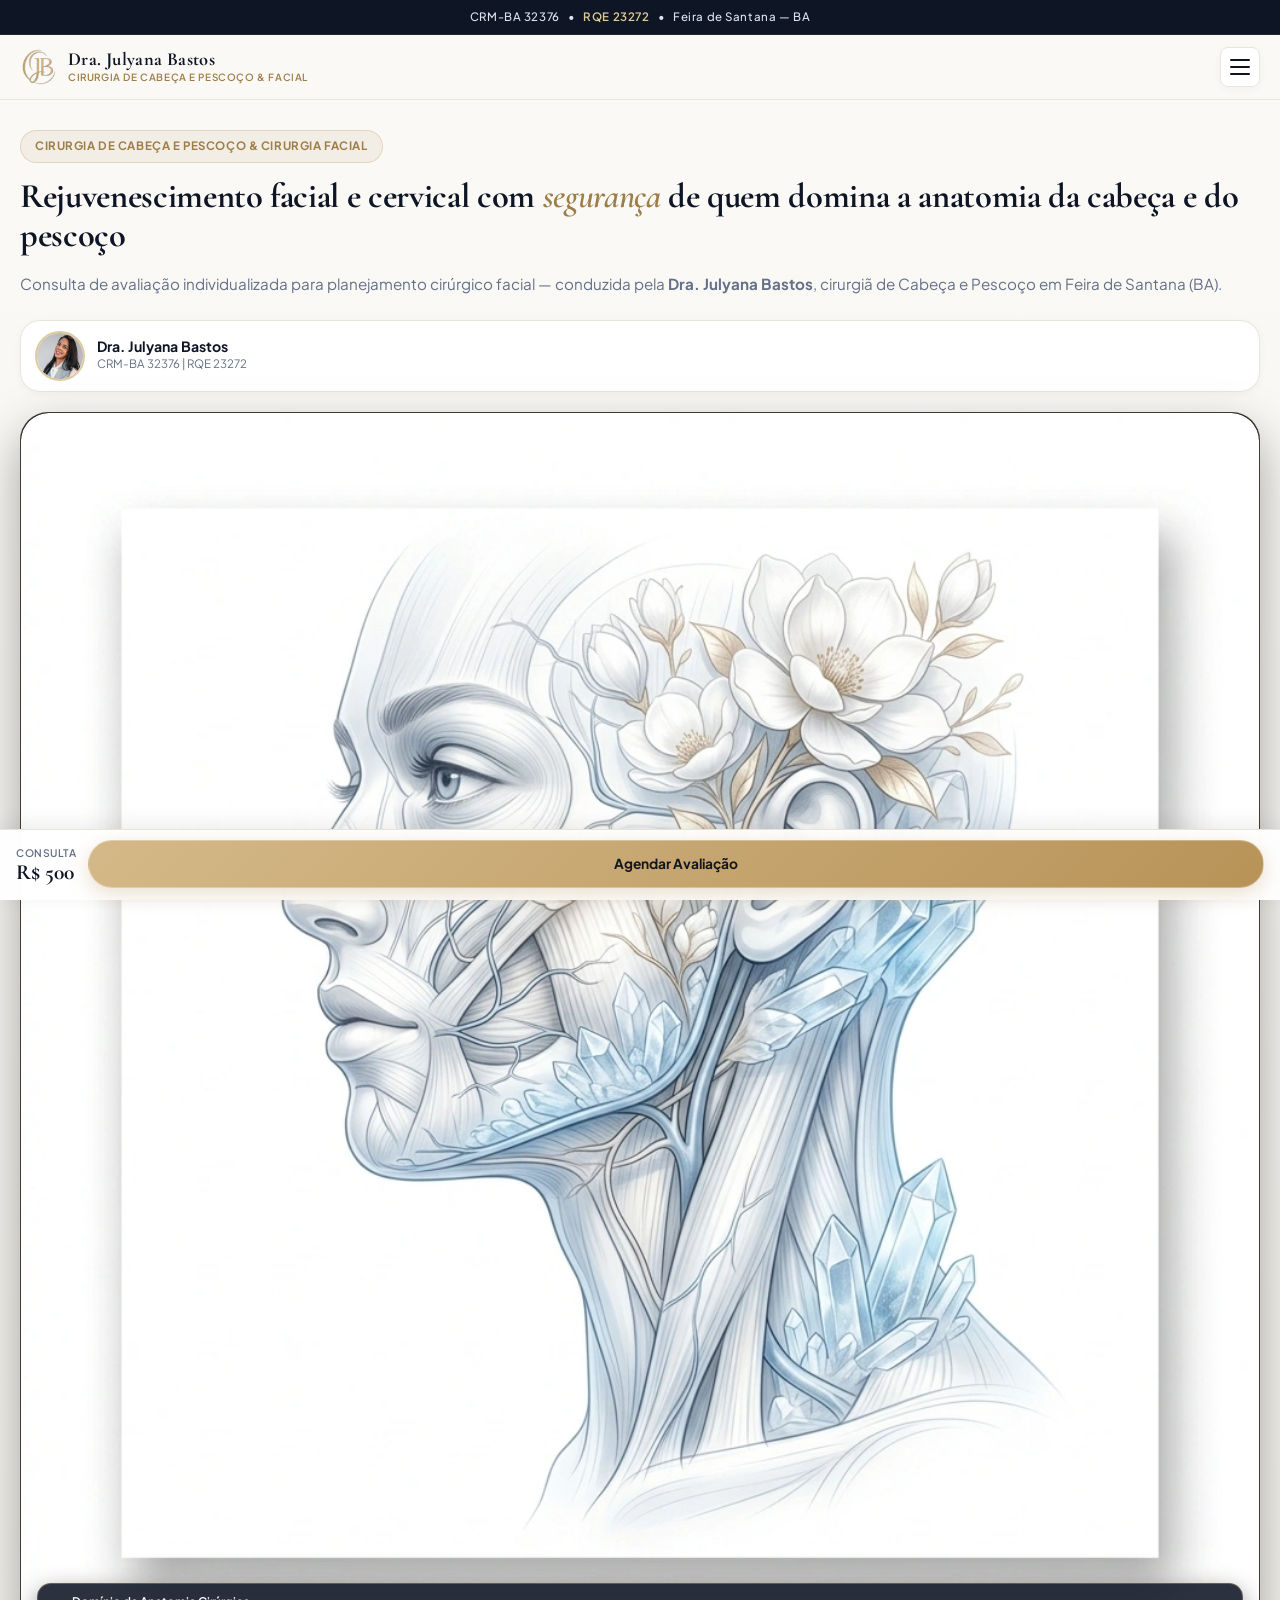
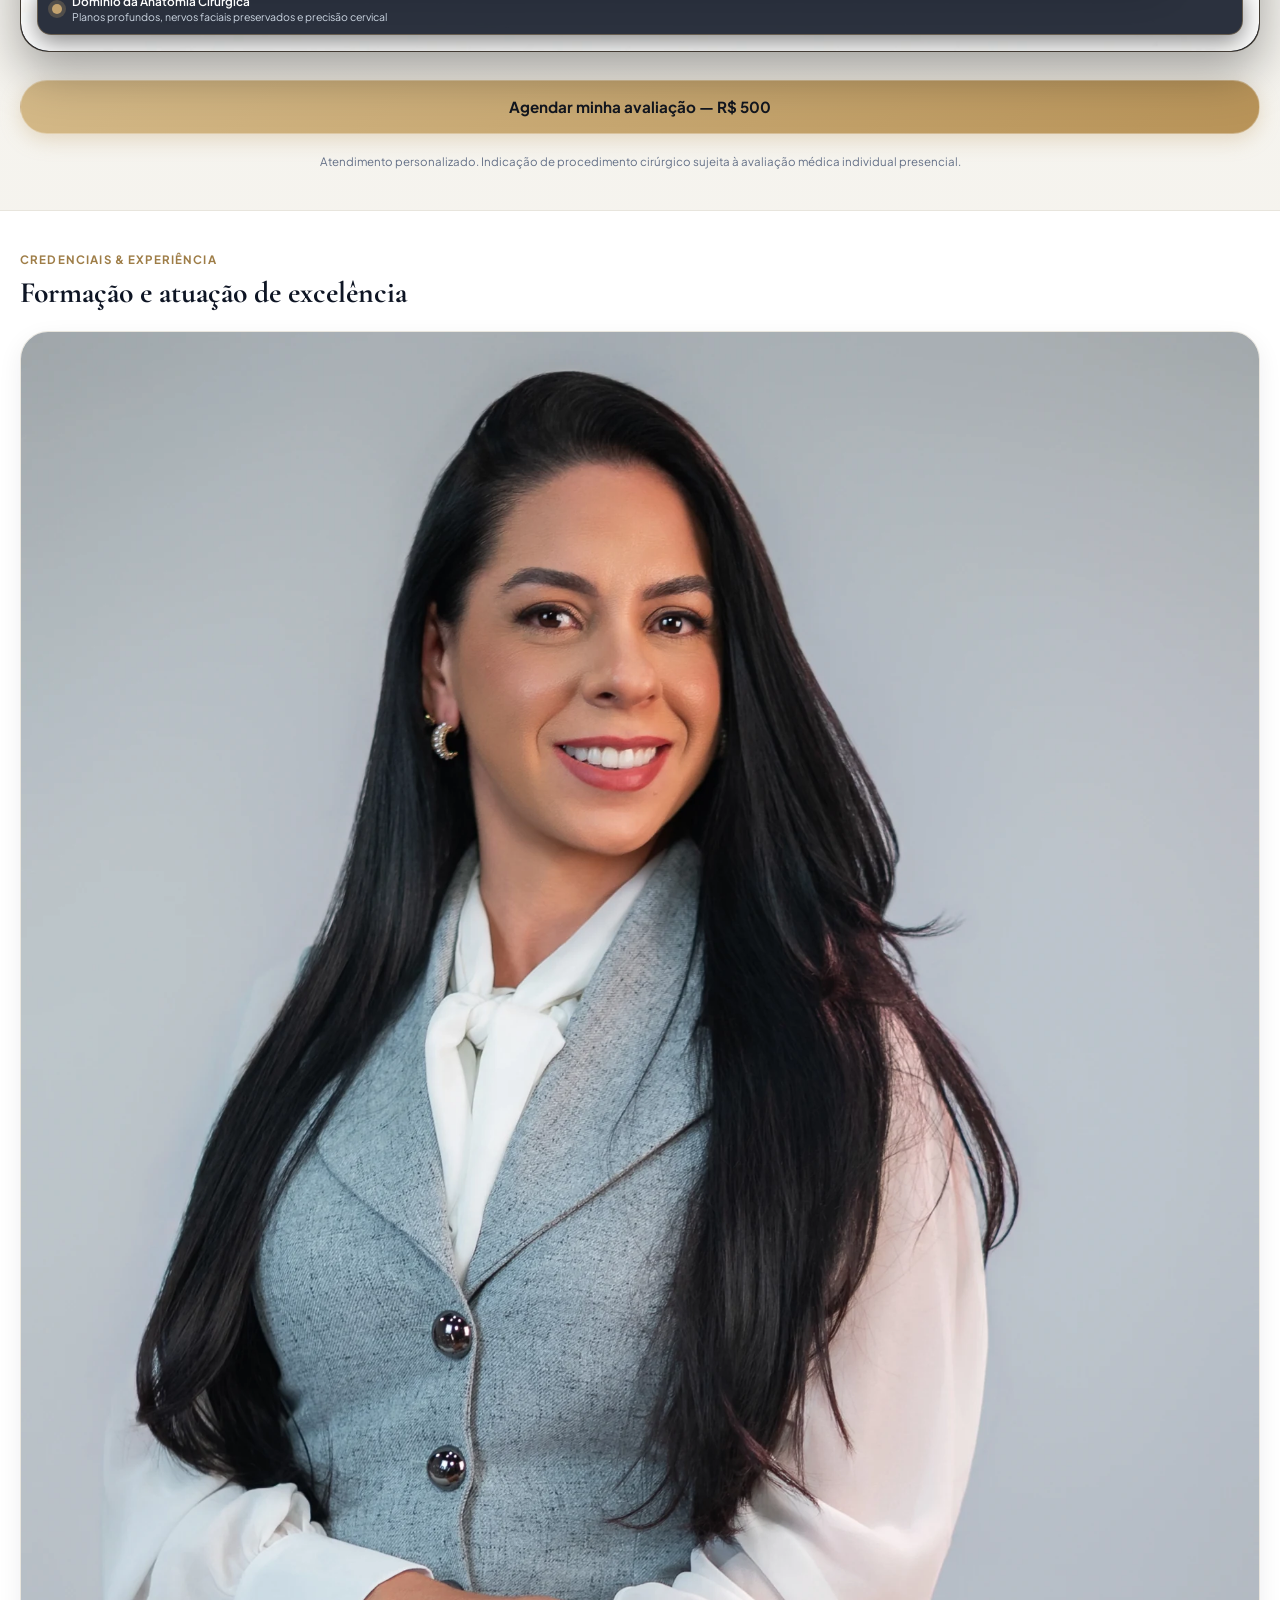
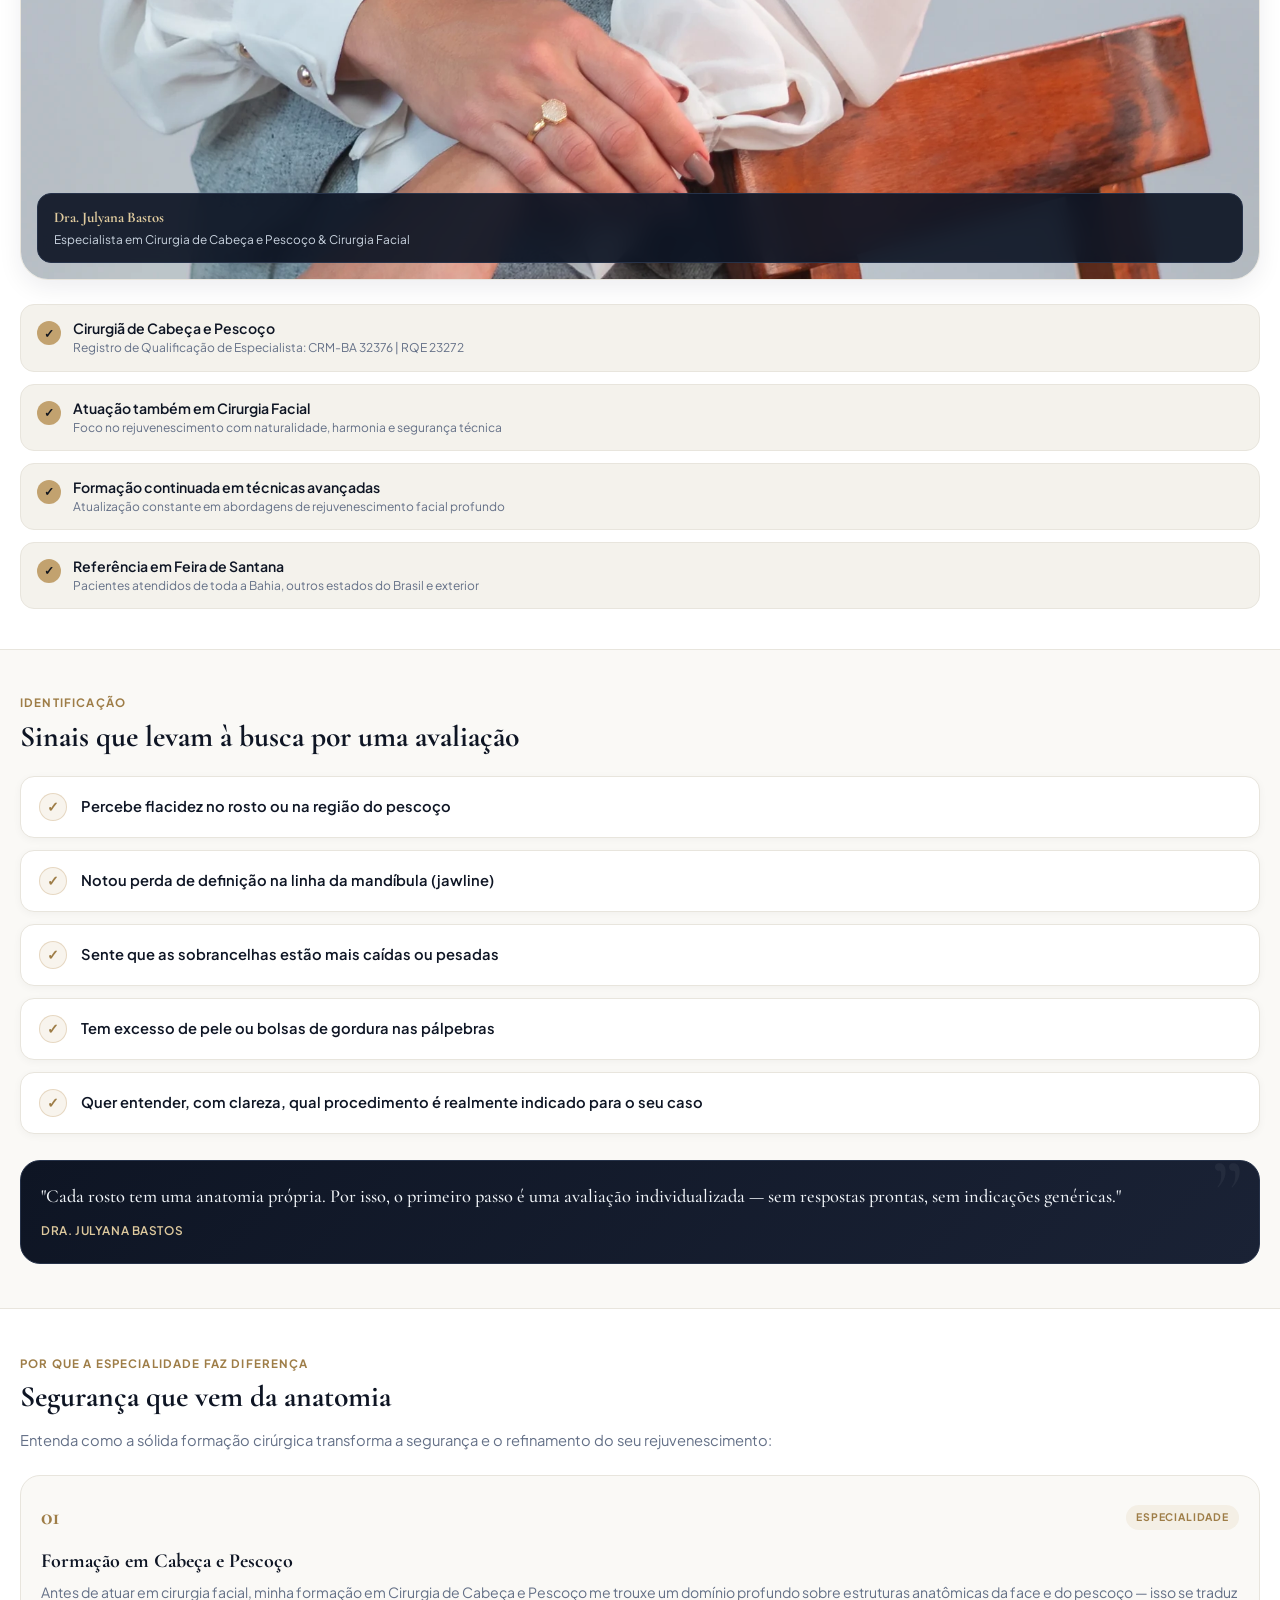
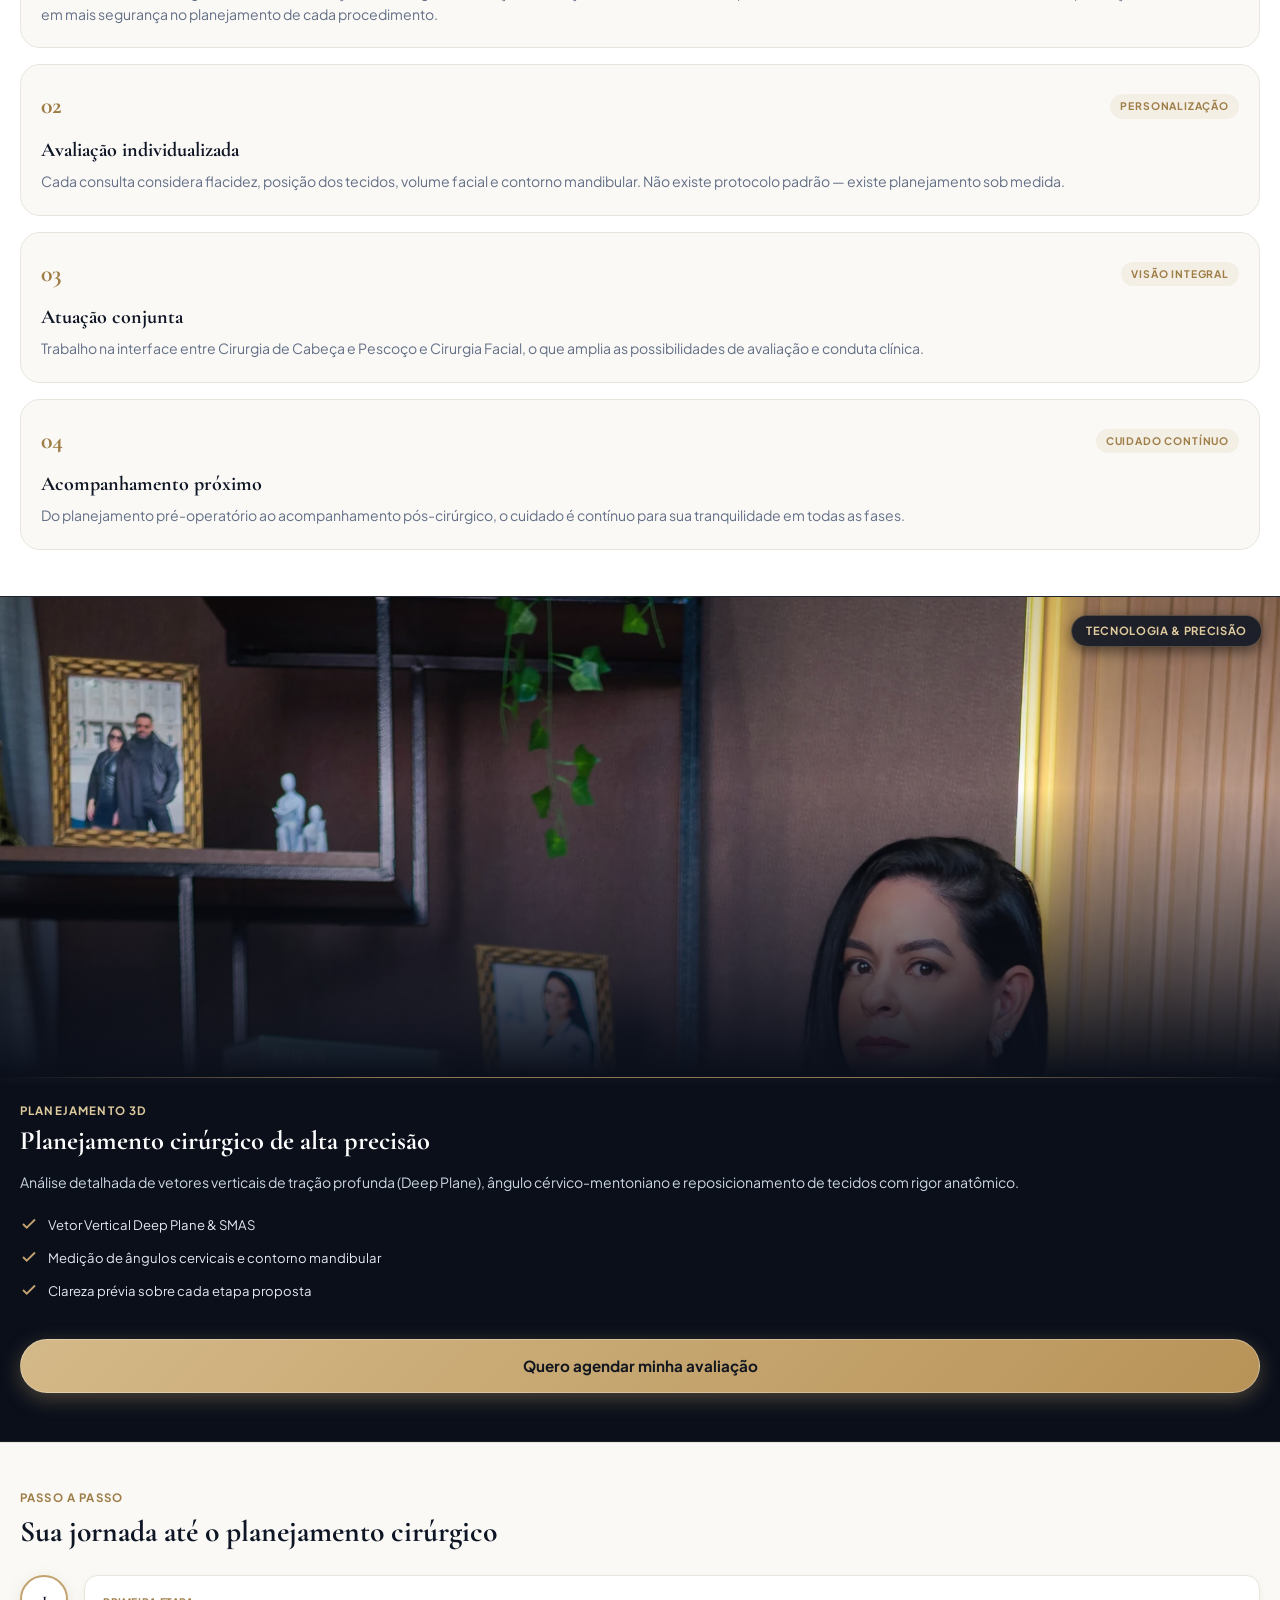
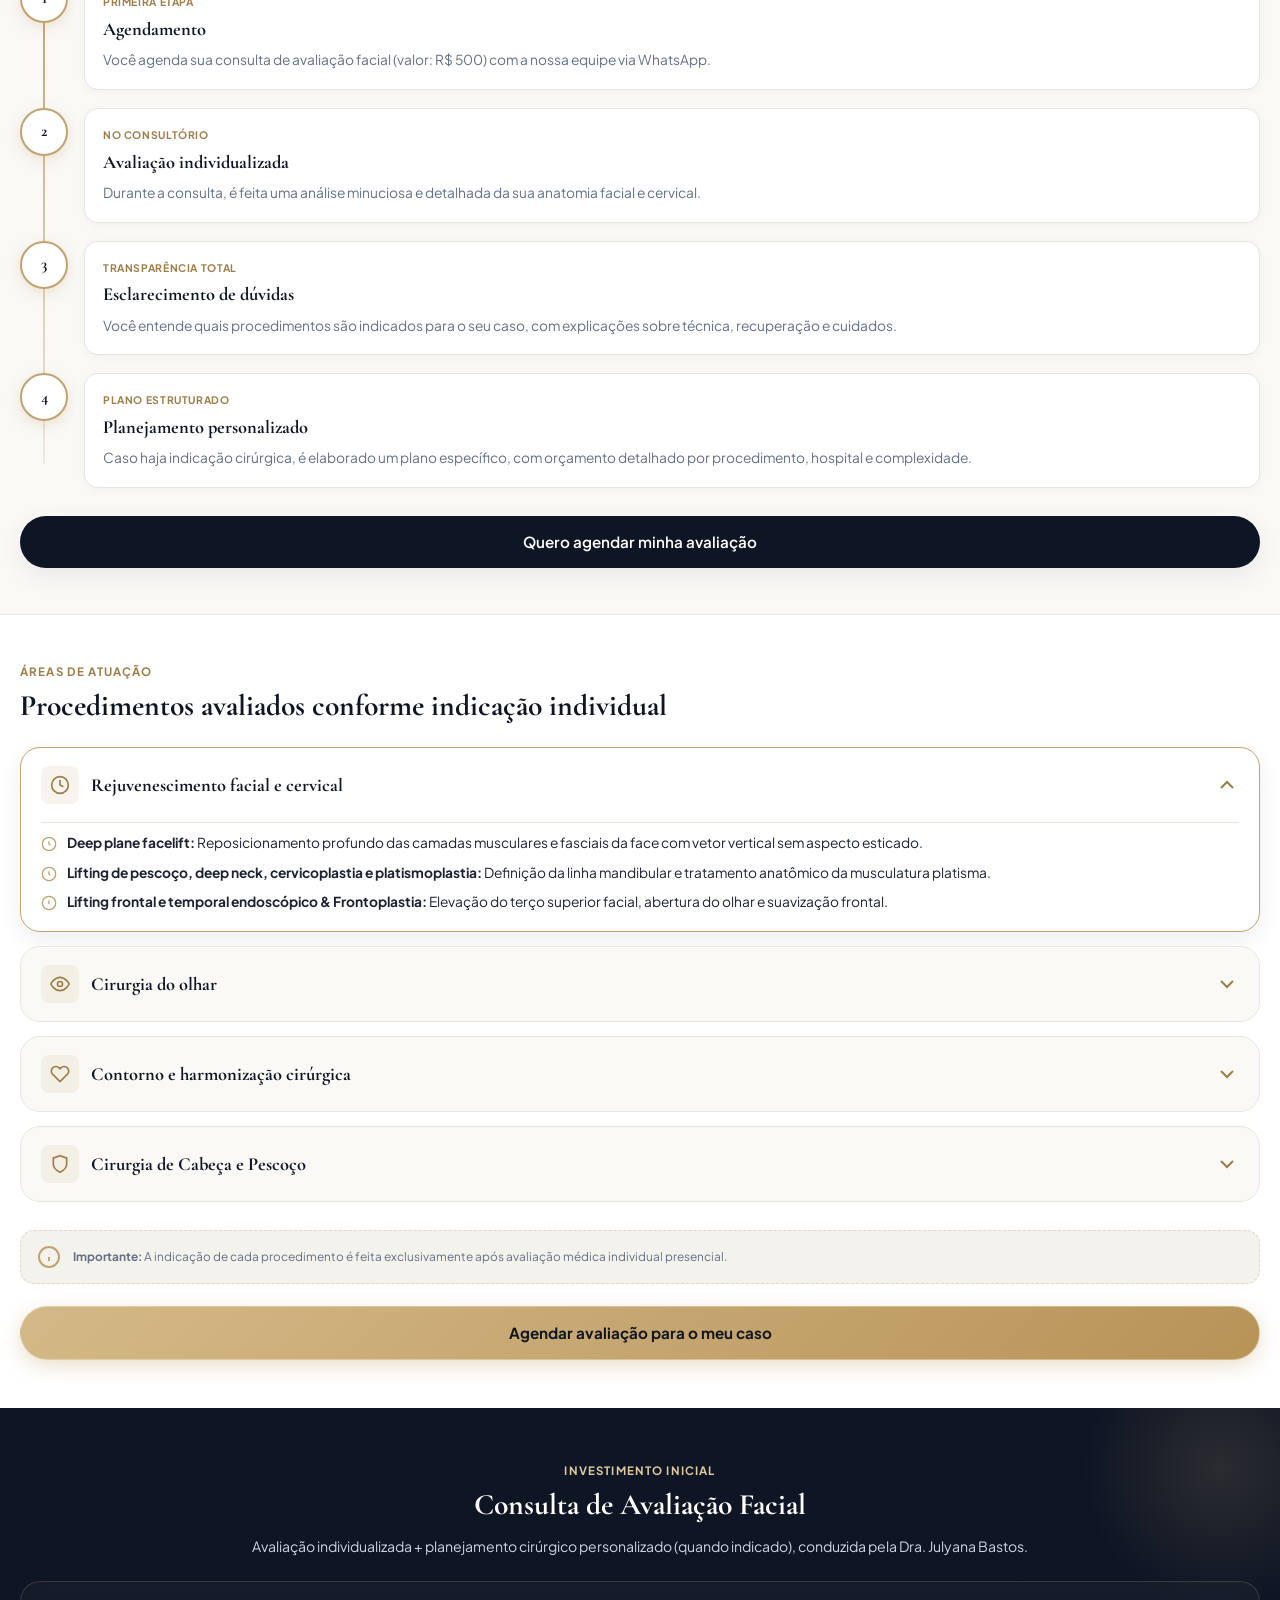
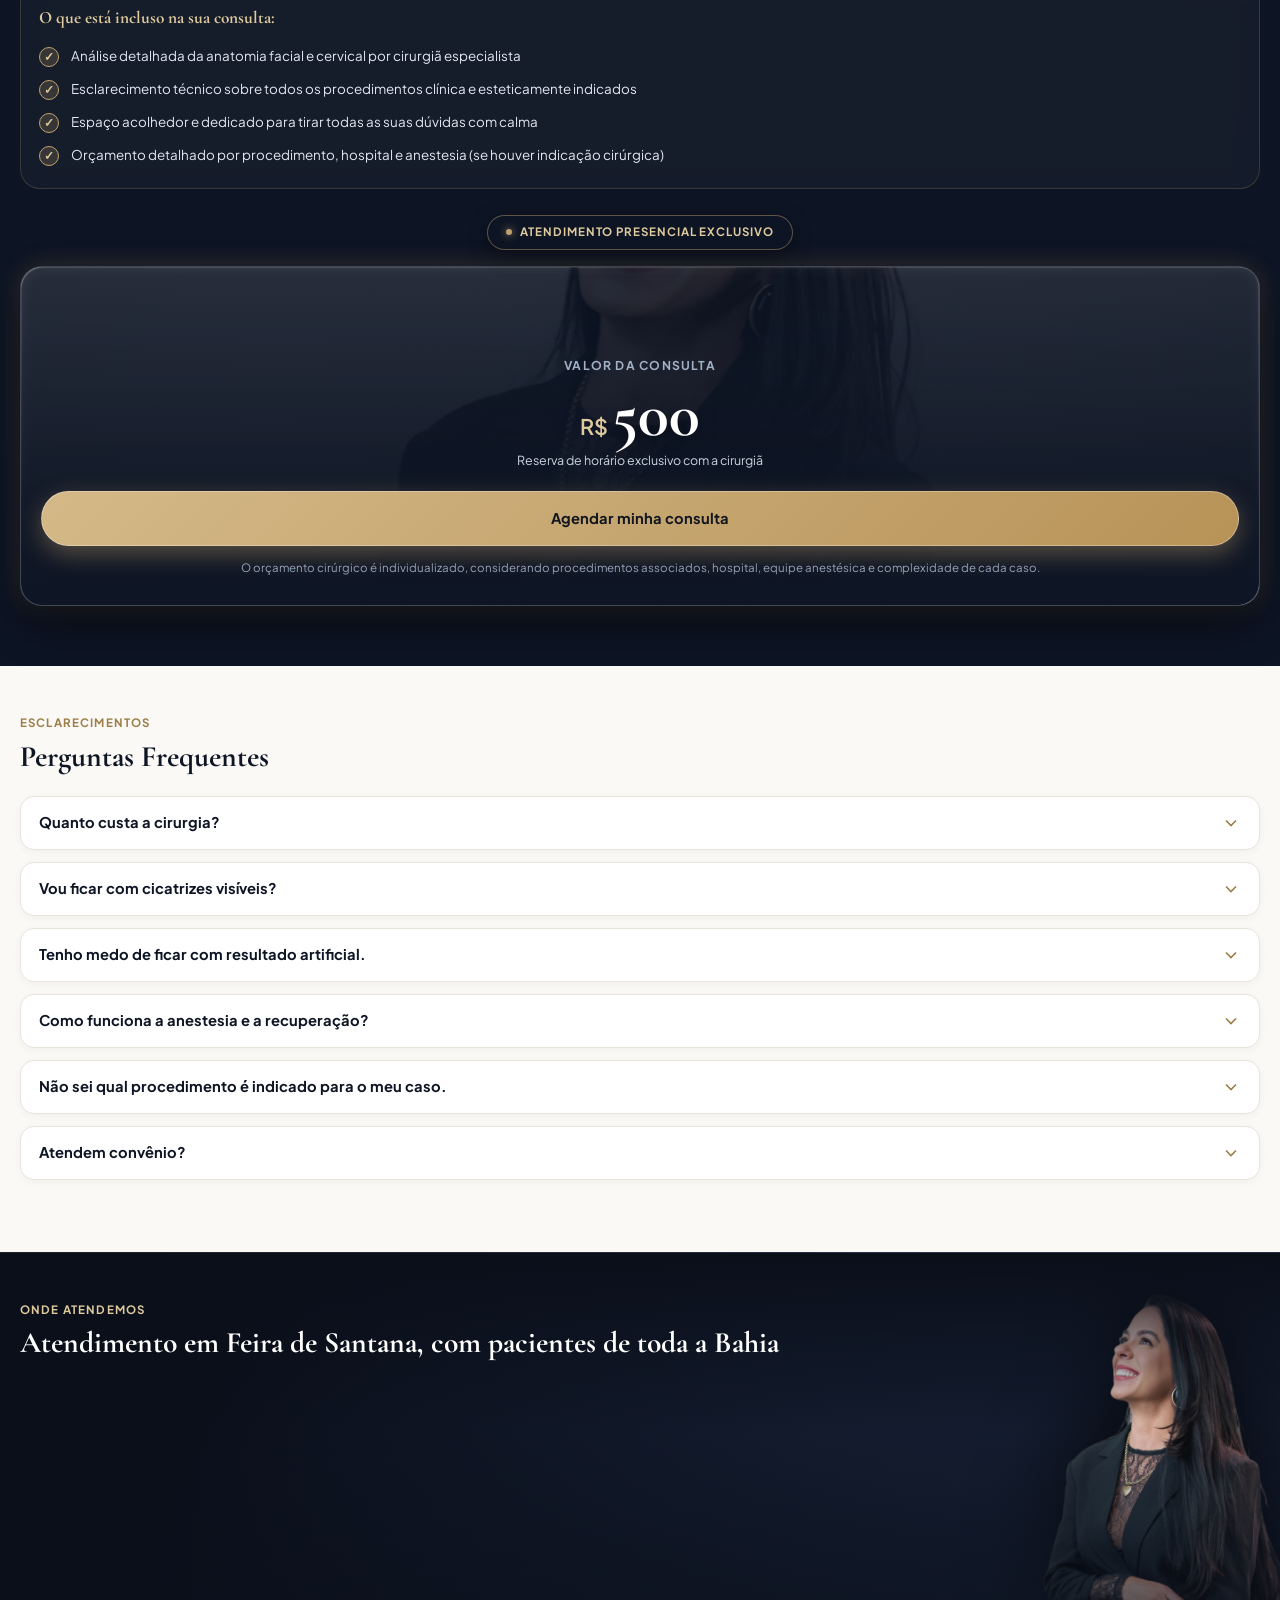
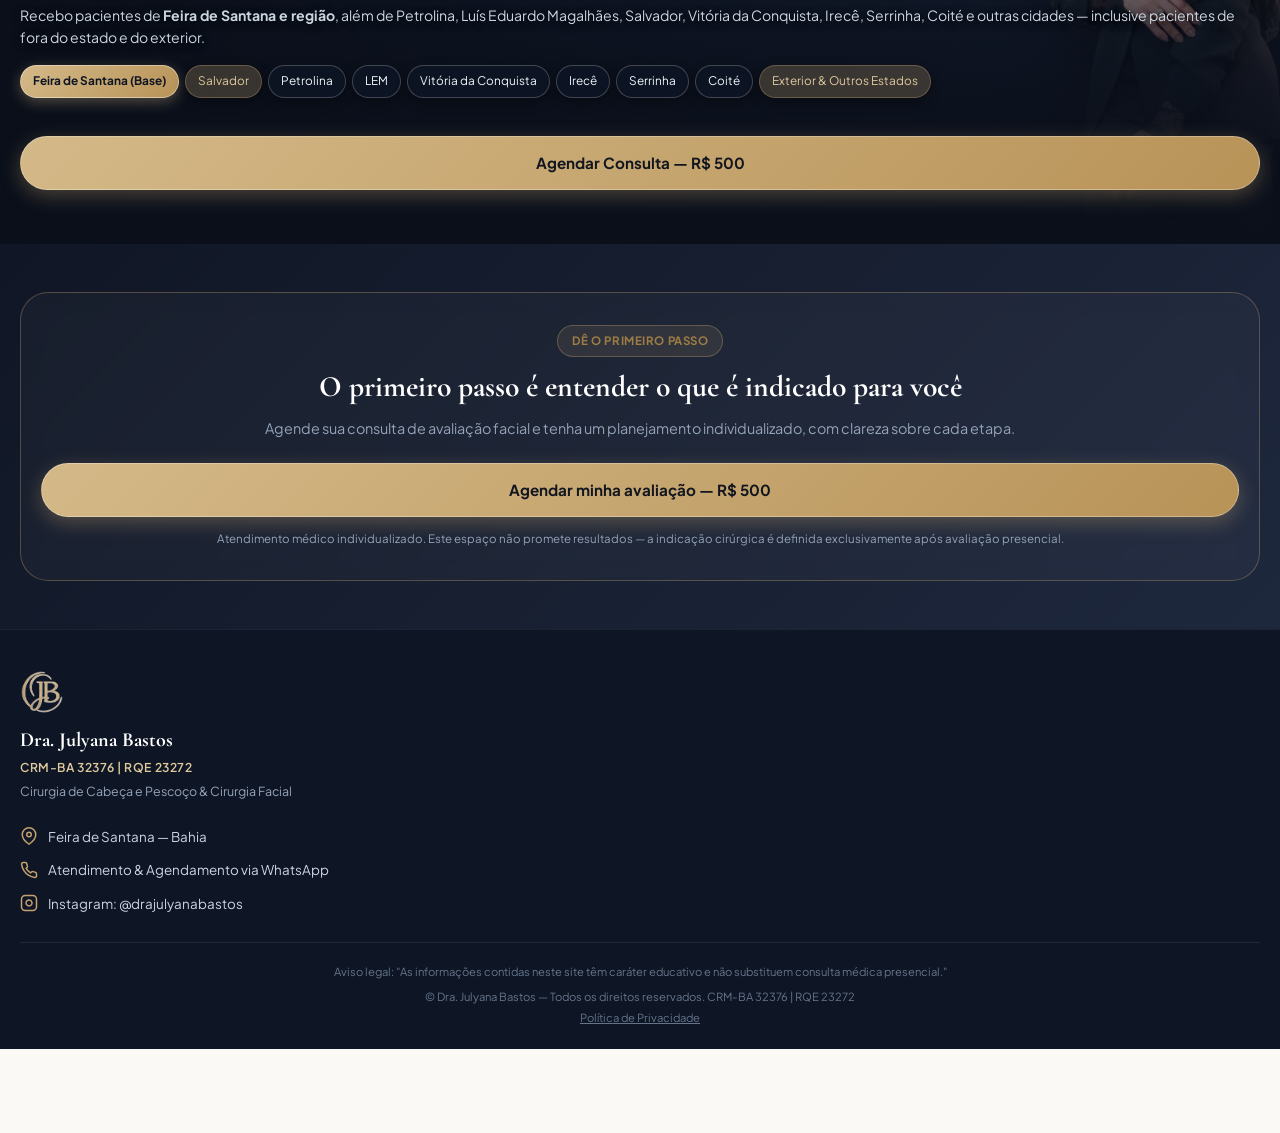
==== commit 9a109856: "fix: move exclusive attendance badge above liquid card to uncover doctor face on mobile and desktop" ====
--- a/mobile/index.html
+++ b/mobile/index.html
@@ -531,6 +531,14 @@
         </ul>
       </div>
 
+      <!-- Badge de Atendimento Exclusivo posicionado no espaço acima do card (sai do rosto da Dra.) -->
+      <div class="liquid-top-badge-wrap">
+        <div class="liquid-card-badge">
+          <span class="liquid-badge-dot"></span>
+          Atendimento Presencial Exclusivo
+        </div>
+      </div>
+
       <!-- Liquid Glass Card Mobile (Componente 21st.dev adaptado) -->
       <div class="liquid-card-wrapper">
         <div class="liquid-glass-card">
@@ -540,12 +548,9 @@
             <div class="liquid-card-overlay"></div>
           </div>
 
-          <!-- Conteúdo Refinado do Vidro Líquido -->
+          <!-- Conteúdo Refinado do Vidro Líquido com rosto livre -->
           <div class="liquid-card-content">
-            <div class="liquid-card-badge">
-              <span class="liquid-badge-dot"></span>
-              Atendimento Presencial Exclusivo
-            </div>
+            <div class="liquid-face-clearance" aria-hidden="true"></div>
 
             <div class="liquid-card-header">
               <span class="liquid-card-subtitle">Valor da Consulta</span>
--- a/mobile/style.css
+++ b/mobile/style.css
@@ -1208,29 +1208,44 @@
 .liquid-card-content {
   position: relative;
   z-index: 2;
-  padding: 32px 20px 28px;
+  padding: 24px 20px 28px;
   display: flex;
   flex-direction: column;
   align-items: center;
   text-align: center;
+}
+
+/* Espaço acima do card onde o badge de atendimento exclusivo fica com destaque */
+.liquid-top-badge-wrap {
+  display: flex;
+  justify-content: center;
+  margin-bottom: 16px;
+  position: relative;
+  z-index: 5;
 }
 
 .liquid-card-badge {
   display: inline-flex;
   align-items: center;
   gap: 8px;
-  background: rgba(255, 255, 255, 0.08);
-  border: 1px solid rgba(255, 255, 255, 0.2);
-  padding: 5px 14px;
+  background: rgba(14, 21, 36, 0.92);
+  border: 1px solid rgba(194, 162, 111, 0.45);
+  padding: 7px 18px;
   border-radius: var(--radius-full);
-  font-size: 0.68rem;
-  font-weight: 700;
-  letter-spacing: 0.06em;
+  font-size: 0.72rem;
+  font-weight: 700;
+  letter-spacing: 0.08em;
   text-transform: uppercase;
   color: var(--color-gold-light);
-  margin-bottom: 18px;
-  backdrop-filter: blur(8px);
-  -webkit-backdrop-filter: blur(8px);
+  backdrop-filter: blur(12px);
+  -webkit-backdrop-filter: blur(12px);
+  box-shadow: 0 6px 20px rgba(0, 0, 0, 0.4);
+}
+
+/* Área livre para o rosto da Dra. Julyana brilhar desobstruído dentro do vidro */
+.liquid-face-clearance {
+  height: 65px;
+  pointer-events: none;
 }
 
 .liquid-badge-dot {
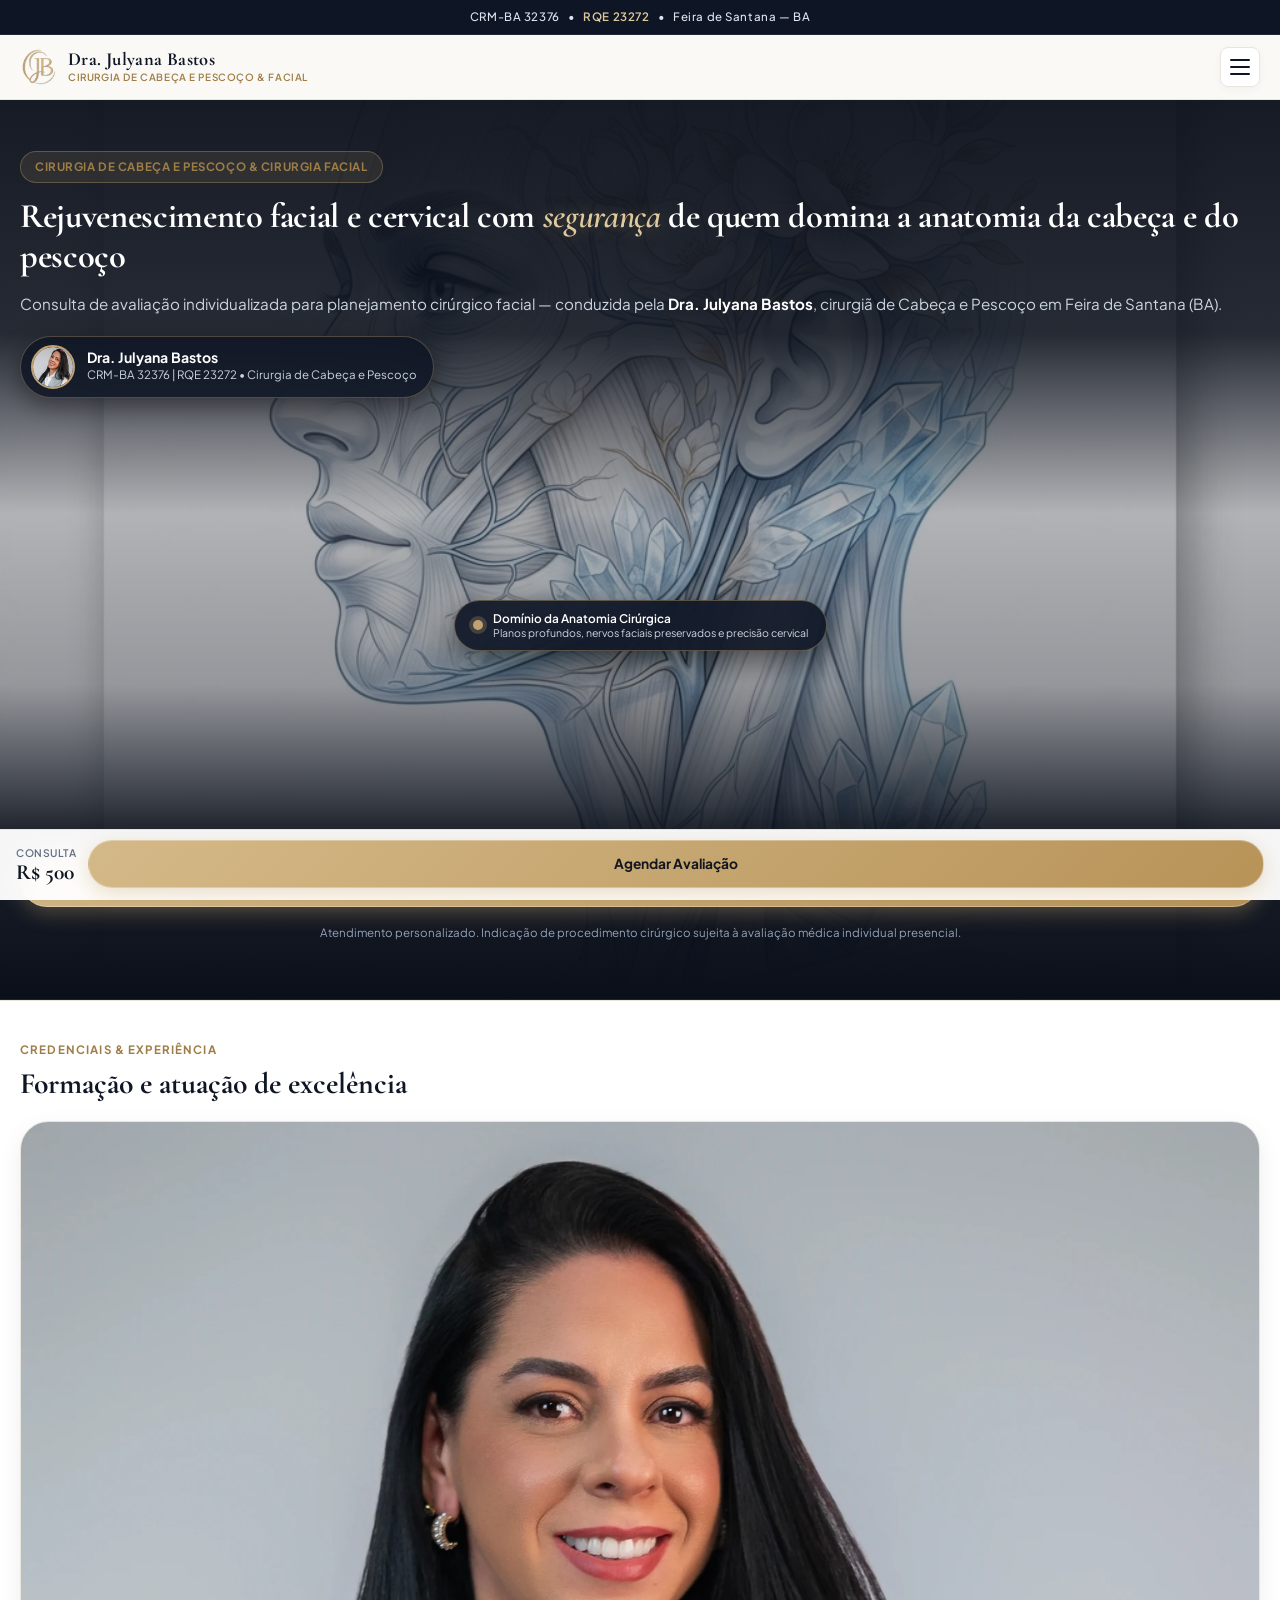
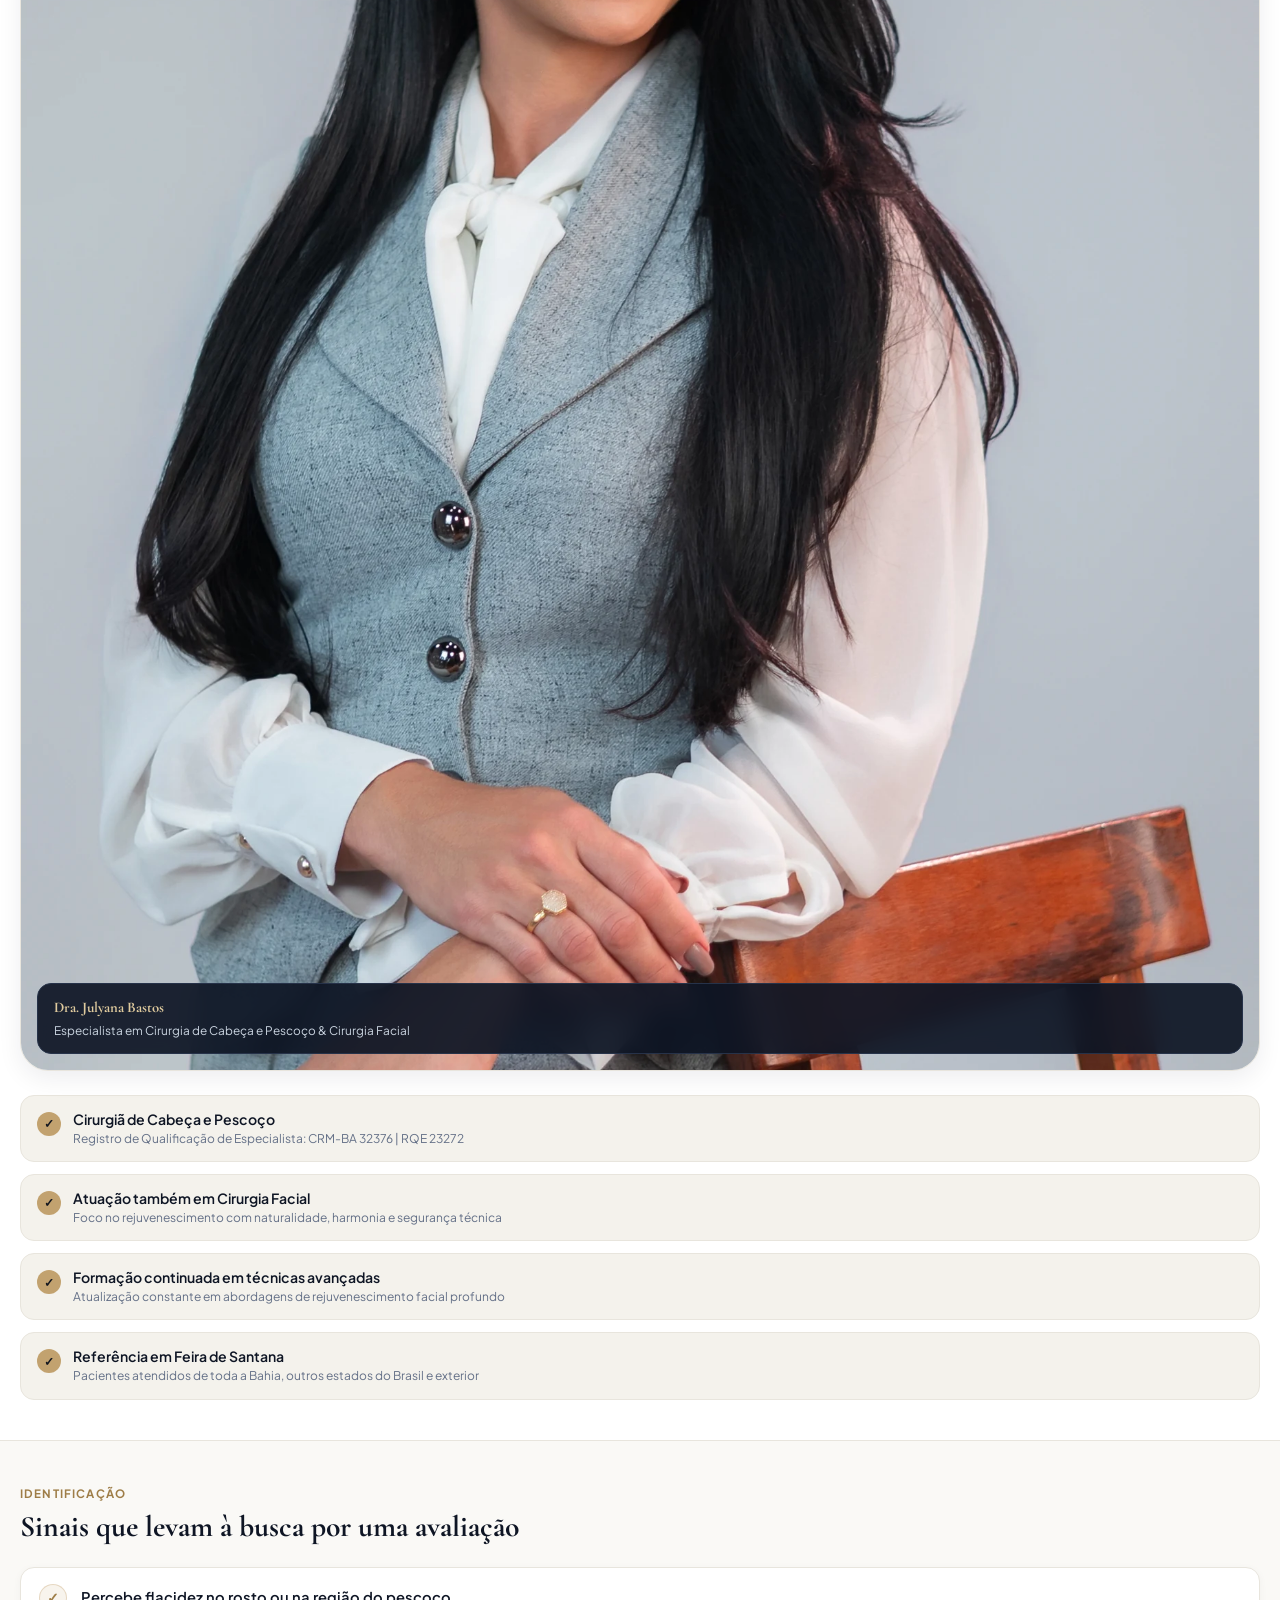
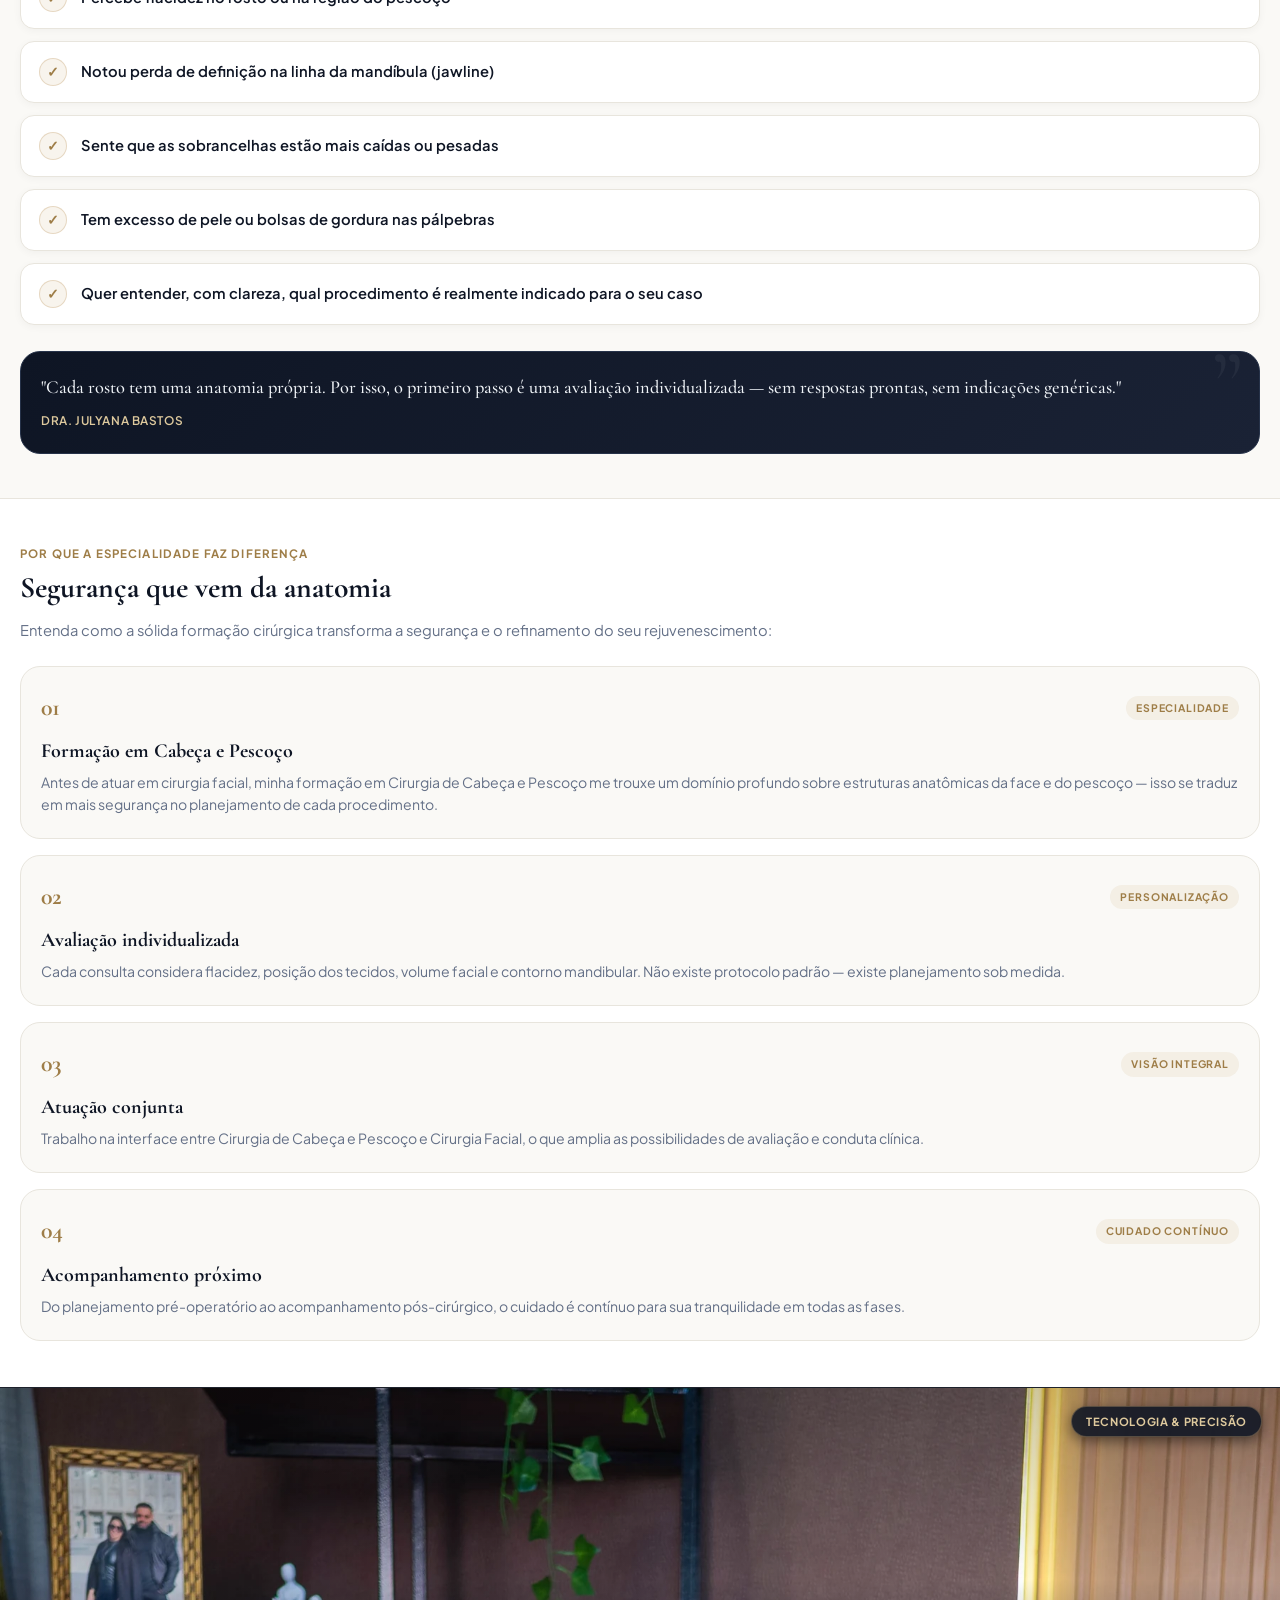
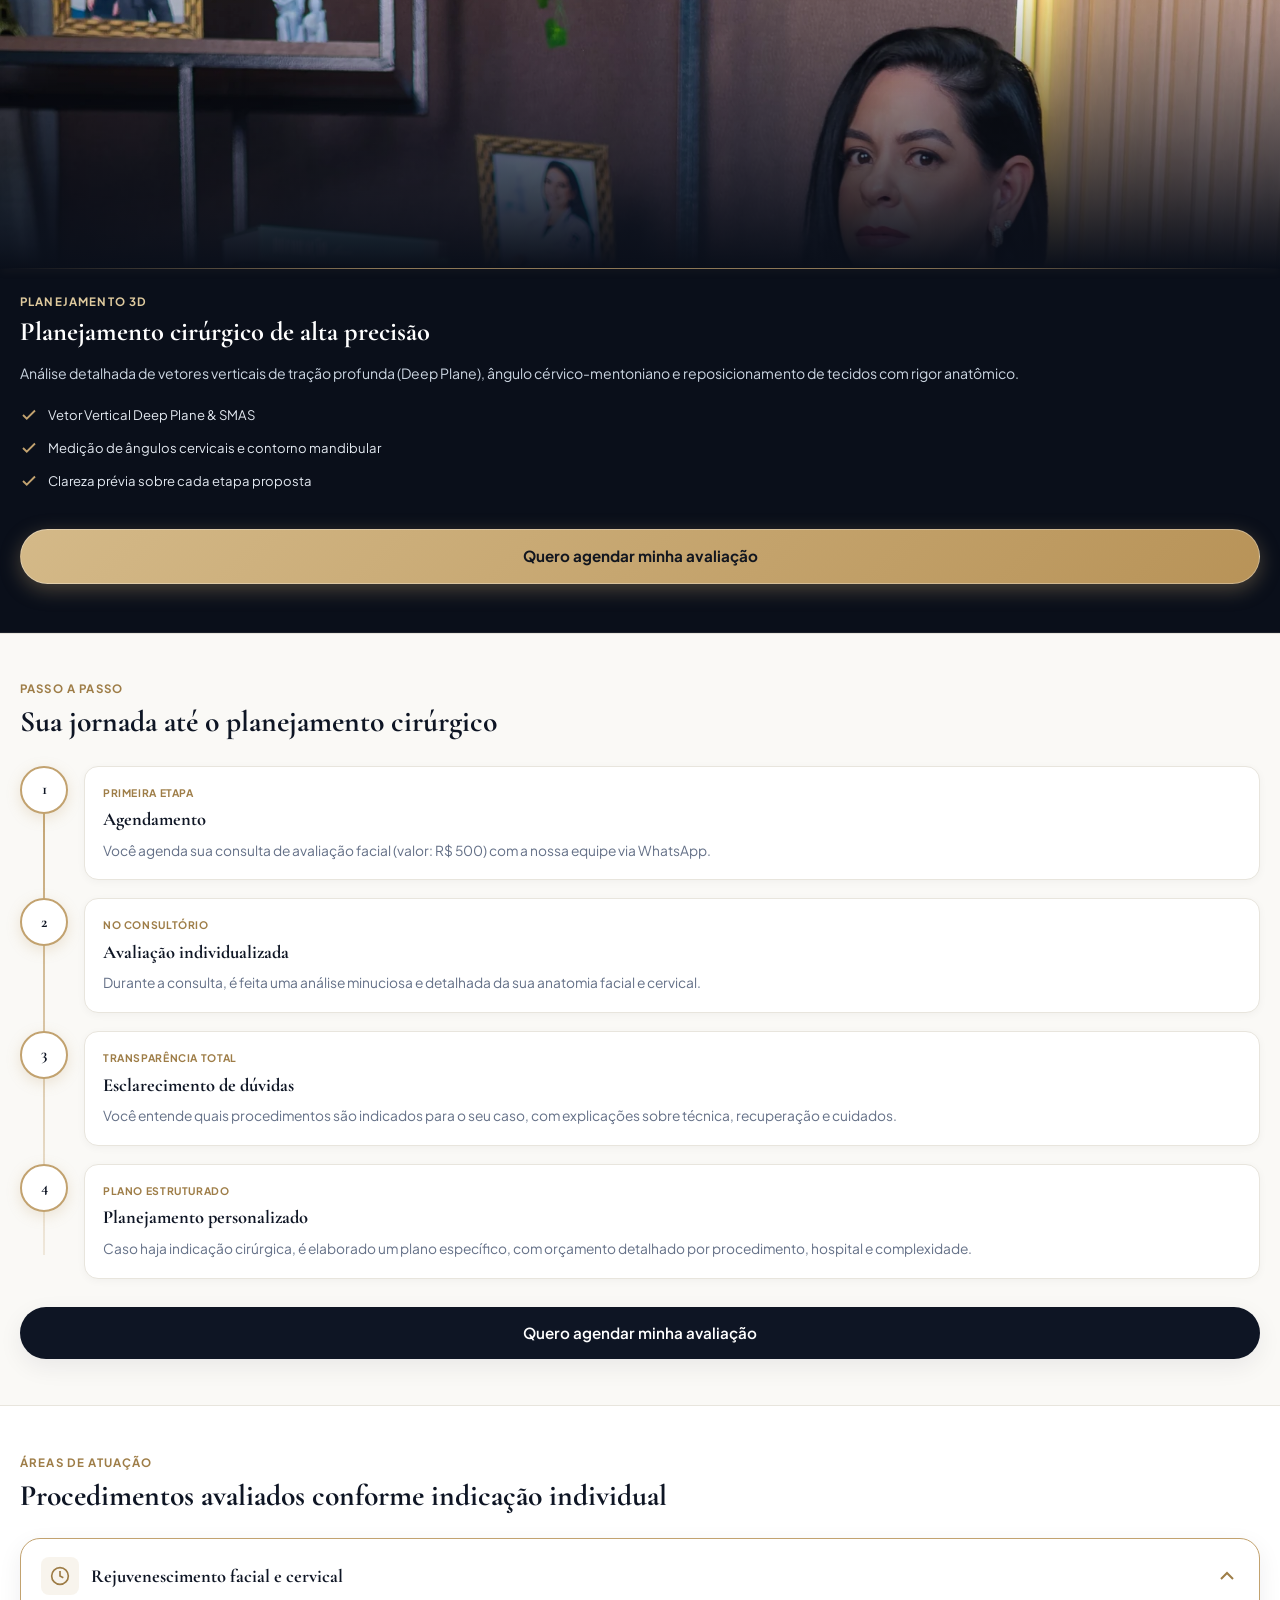
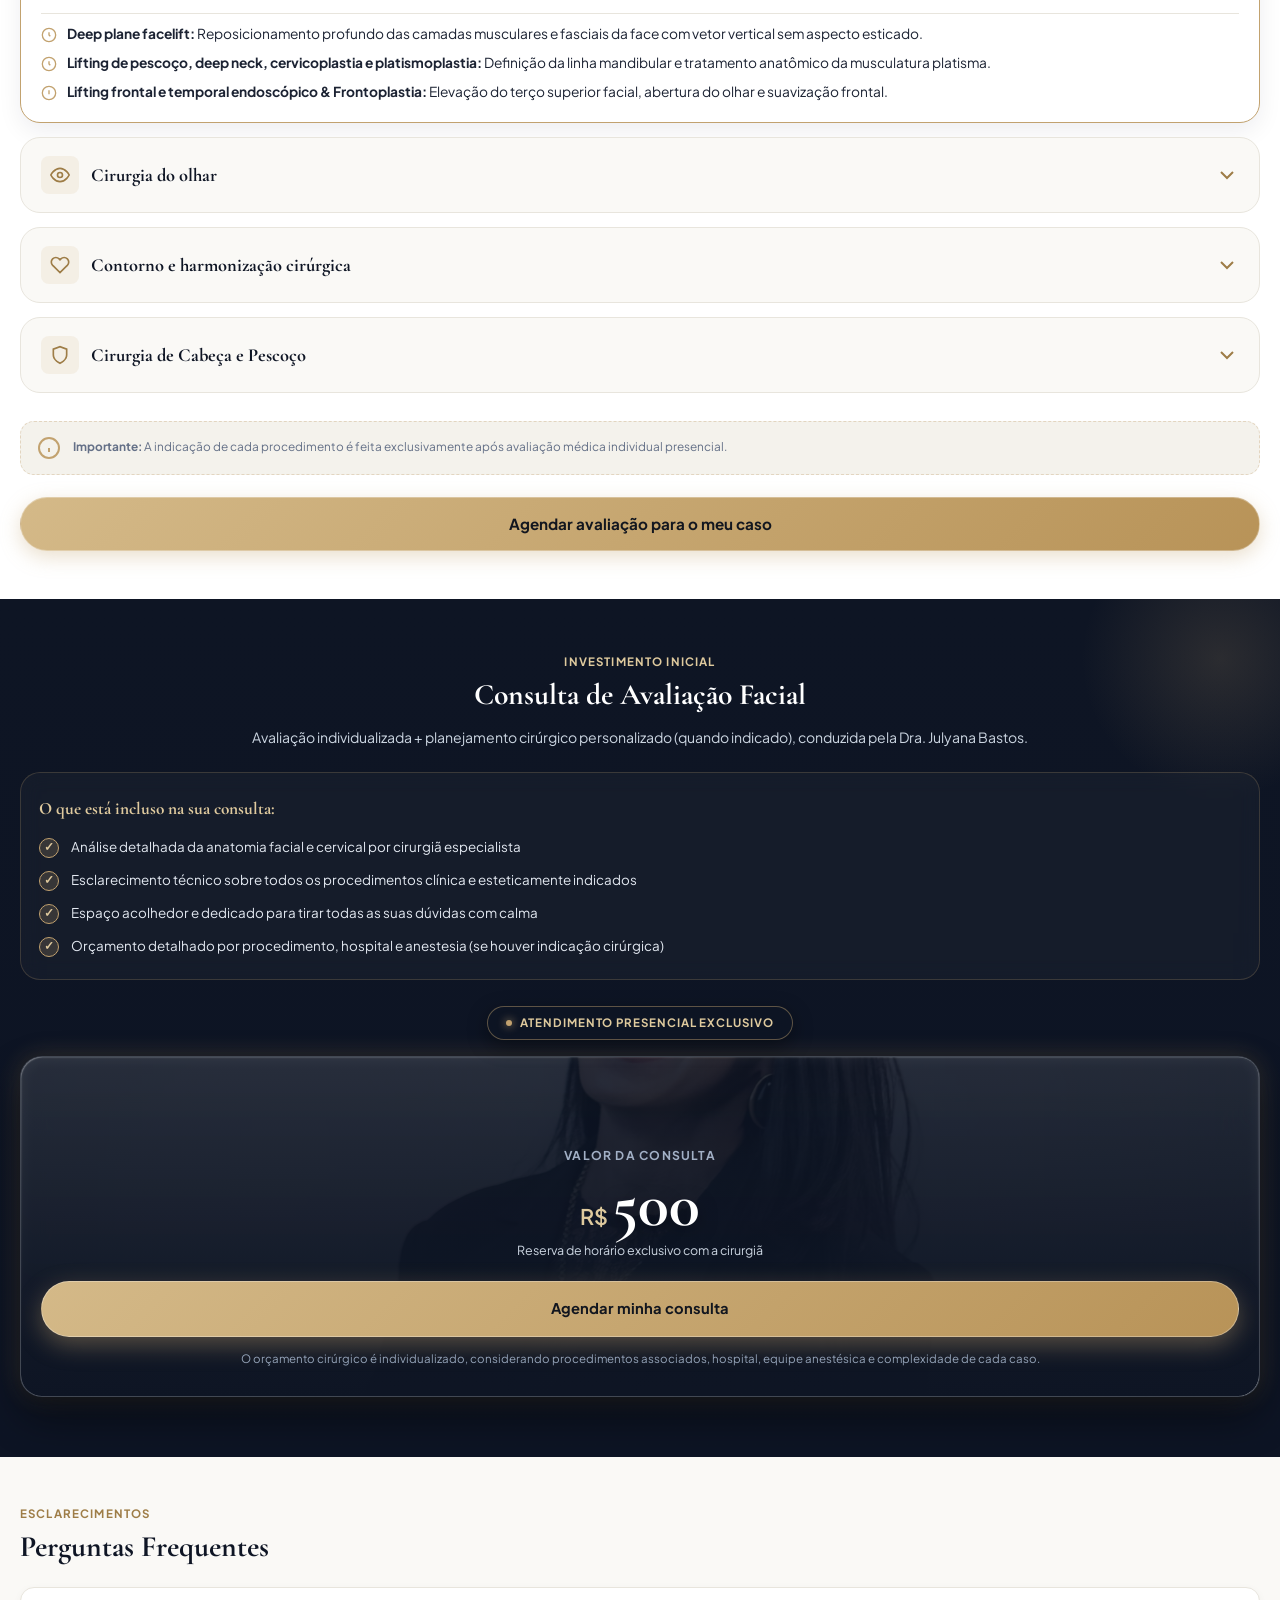
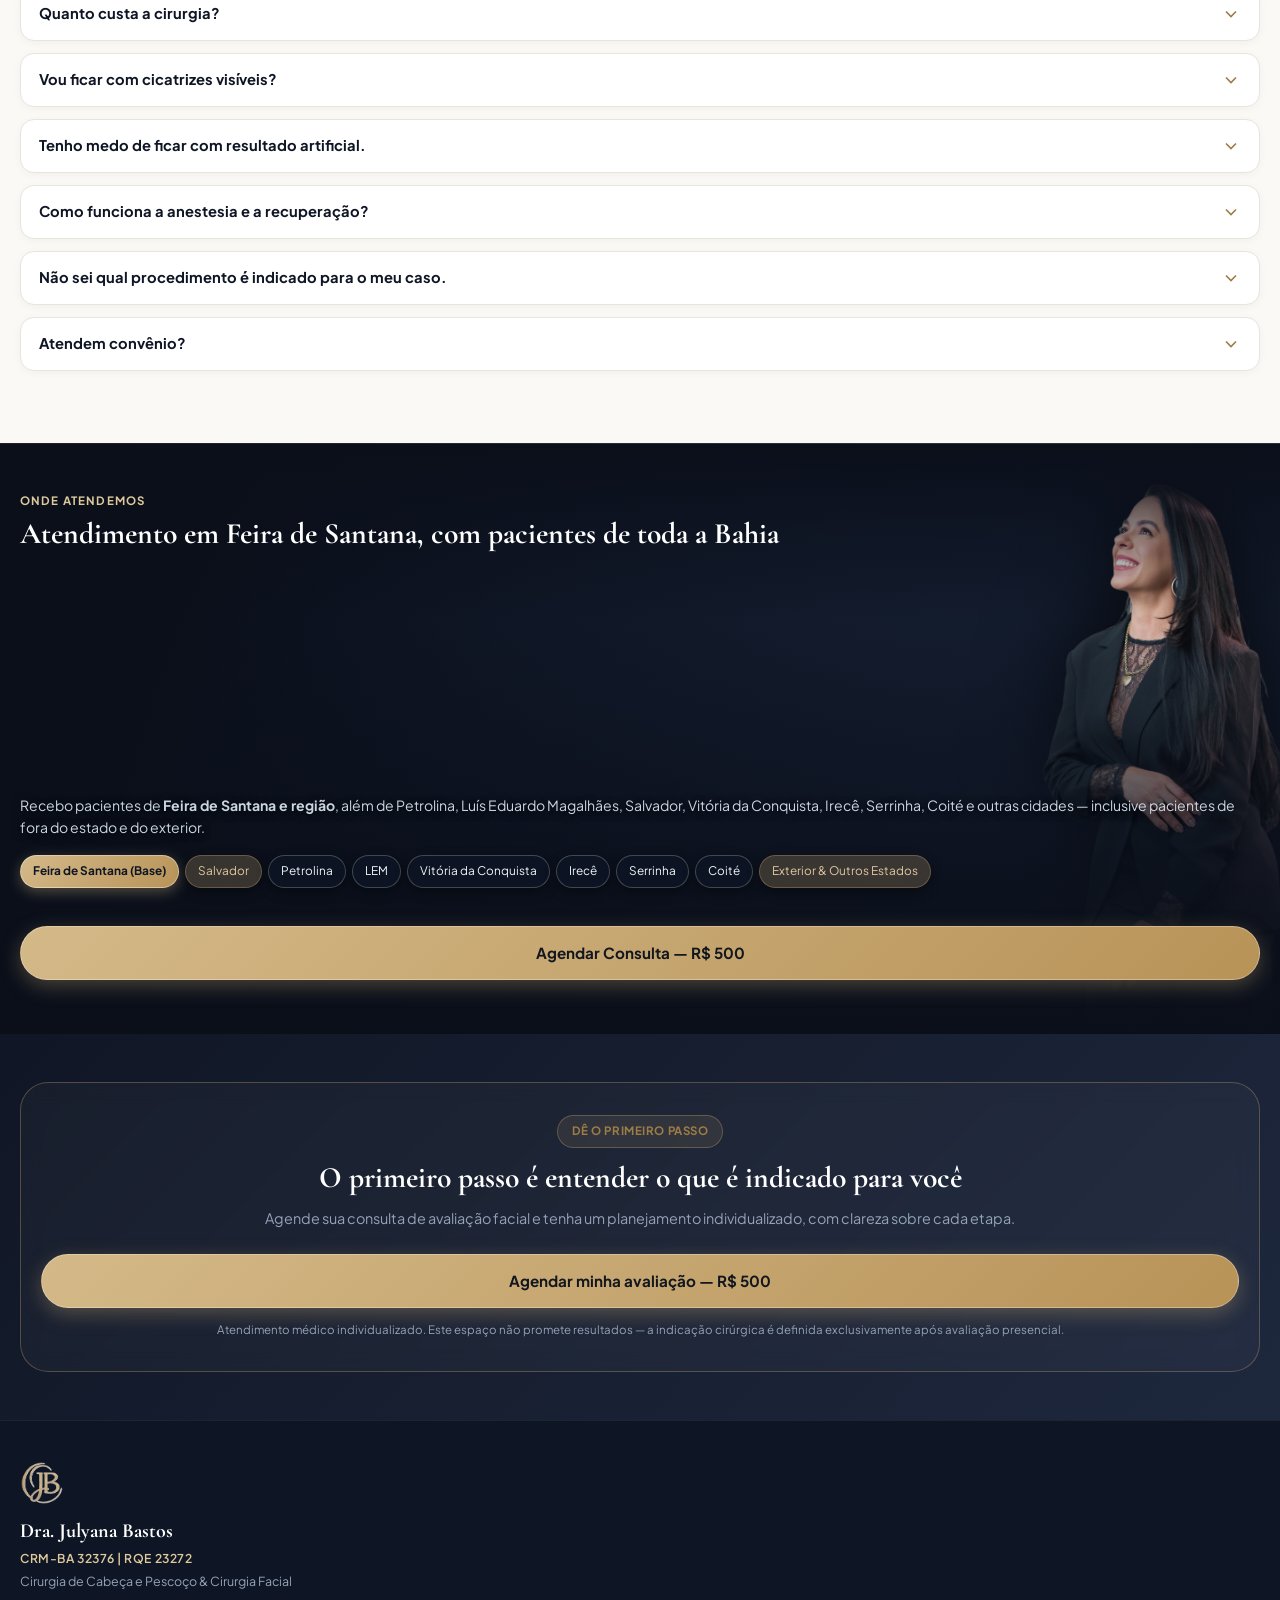
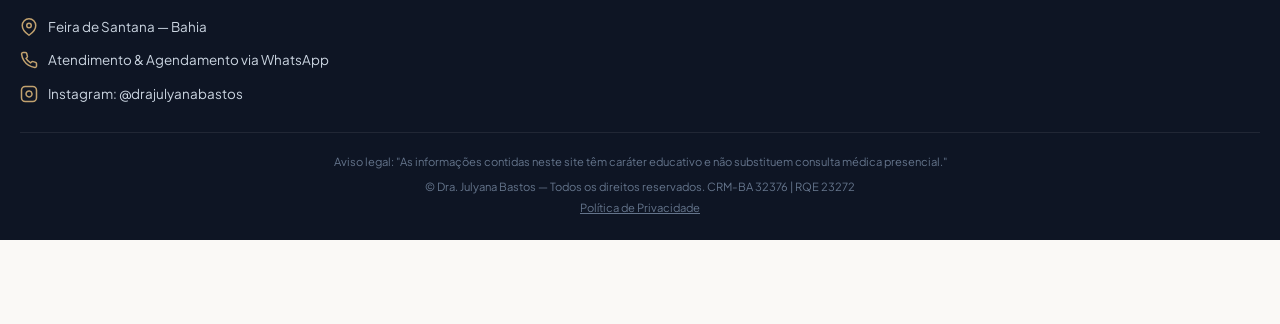
==== commit 411c5d4b: "feat: full-bleed background video hero dobra on desktop and mobile" ====
--- a/mobile/index.html
+++ b/mobile/index.html
@@ -62,38 +62,45 @@
     </nav>
   </header>
 
-  <!-- 2. HERO SECTION -->
+  <!-- 2. HERO SECTION (DOBRA FULL-BLEED COM VÍDEO VERTICAL DE FUNDO) -->
   <section class="hero-section" id="hero">
-    <div class="container">
-      <div class="hero-tag">
-        <span class="badge-pill badge-gold">Cirurgia de Cabeça e Pescoço & Cirurgia Facial</span>
-      </div>
-
-      <h1 class="hero-title">
-        Rejuvenescimento facial e cervical com <em>segurança</em> de quem domina a anatomia da cabeça e do pescoço
-      </h1>
-
-      <p class="hero-subtitle">
-        Consulta de avaliação individualizada para planejamento cirúrgico facial — conduzida pela <strong>Dra. Julyana Bastos</strong>, cirurgiã de Cabeça e Pescoço em Feira de Santana (BA).
-      </p>
-
-      <!-- Doctor chip -->
-      <div class="hero-doc-chip">
-        <img src="../assets/images/dra-avatar.webp" alt="Dra. Julyana Bastos" class="hero-doc-avatar">
-        <div class="hero-doc-info">
-          <h4>Dra. Julyana Bastos</h4>
-          <p>CRM-BA 32376 | RQE 23272</p>
-        </div>
-      </div>
-
-      <!-- Hero Visual: Vídeo / Arte Anatômica Floral -->
-      <div class="hero-visual-card">
-        <video class="hero-art-media hero-art-img" autoplay loop muted playsinline poster="../assets/images/anatomical-head-neck.webp" preload="auto">
-          <source src="../assets/videos/video-hero-mobile.mp4" type="video/mp4">
-          <source src="../assets/videos/hero-mobile.mp4" type="video/mp4">
-          <source src="../assets/images/video-hero-mobile.mp4" type="video/mp4">
-          <img src="../assets/images/anatomical-head-neck.webp" alt="Ilustração de Anatomia Facial e Cervical Profunda com elementos florais" class="hero-art-img">
-        </video>
+    <!-- Vídeo Mobile em Alta Definição como Fundo Absoluto da Dobra Toda -->
+    <div class="hero-video-backdrop">
+      <video class="hero-bg-video hero-art-video" autoplay loop muted playsinline poster="../assets/images/anatomical-head-neck.webp" preload="auto">
+        <source src="../assets/videos/video-hero-mobile.mp4" type="video/mp4">
+        <source src="../assets/videos/hero-mobile.mp4" type="video/mp4">
+        <source src="../assets/images/video-hero-mobile.mp4" type="video/mp4">
+        <img src="../assets/images/anatomical-head-neck.webp" alt="Ilustração de Anatomia Facial e Cervical Profunda com elementos florais" class="hero-art-img">
+      </video>
+      <div class="hero-video-overlay"></div>
+    </div>
+
+    <div class="container hero-container">
+      <div class="hero-top-block">
+        <div class="hero-tag">
+          <span class="badge-pill badge-gold">Cirurgia de Cabeça e Pescoço & Cirurgia Facial</span>
+        </div>
+
+        <h1 class="hero-title">
+          Rejuvenescimento facial e cervical com <em>segurança</em> de quem domina a anatomia da cabeça e do pescoço
+        </h1>
+
+        <p class="hero-subtitle">
+          Consulta de avaliação individualizada para planejamento cirúrgico facial — conduzida pela <strong>Dra. Julyana Bastos</strong>, cirurgiã de Cabeça e Pescoço em Feira de Santana (BA).
+        </p>
+
+        <!-- Doctor chip -->
+        <div class="hero-doc-chip">
+          <img src="../assets/images/dra-avatar.webp" alt="Dra. Julyana Bastos" class="hero-doc-avatar">
+          <div class="hero-doc-info">
+            <h4>Dra. Julyana Bastos</h4>
+            <p>CRM-BA 32376 | RQE 23272 • Cirurgia de Cabeça e Pescoço</p>
+          </div>
+        </div>
+      </div>
+
+      <!-- Janela Central: Espaço livre onde a animação da escultura brilha com badge de precisão -->
+      <div class="hero-mid-window">
         <div class="hero-art-caption">
           <div class="hero-art-caption-dot"></div>
           <div class="hero-art-caption-text">
--- a/mobile/style.css
+++ b/mobile/style.css
@@ -322,12 +322,70 @@
 }
 
 /* ==========================================================================
-   HERO SECTION
+   HERO SECTION MOBILE (DOBRA FULL-BLEED COM VÍDEO VERTICAL DE FUNDO)
    ========================================================================== */
 .hero-section {
-  padding: 30px 0 40px;
-  position: relative;
-  background: linear-gradient(180deg, rgba(250, 249, 246, 1) 0%, rgba(244, 242, 236, 0.8) 100%);
+  position: relative;
+  min-height: 100vh;
+  min-height: 100dvh;
+  background: #0A0F1A;
+  color: #FFFFFF;
+  overflow: hidden;
+  padding: 32px 0 40px;
+  display: flex;
+  align-items: center;
+  border-bottom: 1px solid rgba(255, 255, 255, 0.08);
+}
+
+.hero-video-backdrop {
+  position: absolute;
+  inset: 0;
+  z-index: 1;
+  pointer-events: none;
+  overflow: hidden;
+}
+
+.hero-bg-video {
+  position: absolute;
+  inset: 0;
+  width: 100%;
+  height: 100%;
+  object-fit: cover;
+  object-position: center center;
+  opacity: 0.95;
+}
+
+.hero-video-overlay {
+  position: absolute;
+  inset: 0;
+  /* Gradiente vertical contínuo: escuro no topo para ler o título e subtítulo com perfeição, 
+     abertura suave no meio para ver os artesãos polindo a escultura, 
+     e escuro na base para o botão de CTA brilhar com contraste total */
+  background: linear-gradient(
+    180deg,
+    rgba(10, 15, 26, 0.95) 0%,
+    rgba(10, 15, 26, 0.88) 26%,
+    rgba(10, 15, 26, 0.28) 46%,
+    rgba(10, 15, 26, 0.40) 65%,
+    rgba(10, 15, 26, 0.92) 82%,
+    #0A0F1A 100%
+  );
+}
+
+.hero-container {
+  position: relative;
+  z-index: 3;
+  width: 100%;
+  min-height: calc(100vh - 110px);
+  min-height: calc(100dvh - 110px);
+  display: flex;
+  flex-direction: column;
+  justify-content: space-between;
+}
+
+.hero-top-block {
+  display: flex;
+  flex-direction: column;
 }
 
 .hero-tag {
@@ -338,7 +396,7 @@
   font-family: var(--font-serif);
   font-size: 2.15rem;
   line-height: 1.15;
-  color: var(--color-navy);
+  color: #FFFFFF;
   font-weight: 700;
   margin-bottom: 16px;
   letter-spacing: -0.01em;
@@ -346,53 +404,79 @@
 
 .hero-title em {
   font-style: italic;
-  color: var(--color-gold-dark);
+  color: var(--color-gold-light);
   font-weight: 600;
   position: relative;
+  text-shadow: 0 0 20px rgba(226, 194, 133, 0.35);
 }
 
 .hero-subtitle {
   font-size: 0.95rem;
-  color: var(--color-text-muted);
+  color: #CBD5E1;
   line-height: 1.55;
-  margin-bottom: 24px;
-}
-
-/* Hero Visual Card: Vídeo de Fundo sem bordas/padding brancas */
-.hero-visual-card {
-  position: relative;
-  margin: 18px 0 28px;
-  background: #0A0F1A;
-  border-radius: var(--radius-xl);
-  padding: 0;
-  box-shadow: 0 20px 50px rgba(0, 0, 0, 0.35);
-  border: 1px solid rgba(194, 162, 111, 0.3);
-  overflow: hidden;
-}
-
-.hero-art-img,
-.hero-art-video {
-  width: 100%;
-  border-radius: var(--radius-xl);
+  margin-bottom: 20px;
+}
+
+.hero-subtitle strong {
+  color: #FFFFFF;
+}
+
+/* Doctor Chip in Luxury Dark Glass */
+.hero-doc-chip {
+  display: inline-flex;
+  align-items: center;
+  gap: 12px;
+  background: rgba(14, 21, 36, 0.85);
+  backdrop-filter: blur(14px);
+  -webkit-backdrop-filter: blur(14px);
+  border: 1px solid rgba(194, 162, 111, 0.35);
+  padding: 8px 16px 8px 10px;
+  border-radius: var(--radius-full);
+  box-shadow: 0 8px 24px rgba(0, 0, 0, 0.4);
+  width: fit-content;
+}
+
+.hero-doc-avatar {
+  width: 44px;
+  height: 44px;
+  border-radius: 50%;
   object-fit: cover;
-  display: block;
+  border: 2px solid var(--color-gold);
+}
+
+.hero-doc-info h4 {
+  font-size: 0.88rem;
+  font-weight: 700;
+  color: #FFFFFF;
+  line-height: 1.2;
+}
+
+.hero-doc-info p {
+  font-size: 0.72rem;
+  color: #CBD5E1;
+}
+
+/* Janela Central com respiração do vídeo e badge */
+.hero-mid-window {
+  display: flex;
+  justify-content: center;
+  align-items: center;
+  padding: 30px 0 20px;
+  min-height: 120px;
 }
 
 .hero-art-caption {
-  position: absolute;
-  bottom: 16px;
-  left: 16px;
-  right: 16px;
-  background: rgba(14, 21, 36, 0.88);
-  backdrop-filter: blur(12px);
-  -webkit-backdrop-filter: blur(12px);
-  padding: 10px 14px;
-  border-radius: var(--radius-md);
+  background: rgba(14, 21, 36, 0.90);
+  backdrop-filter: blur(14px);
+  -webkit-backdrop-filter: blur(14px);
+  padding: 10px 18px;
+  border-radius: var(--radius-full);
   border: 1px solid rgba(194, 162, 111, 0.4);
-  display: flex;
+  display: inline-flex;
   align-items: center;
   gap: 10px;
-  box-shadow: 0 8px 24px rgba(0, 0, 0, 0.45);
+  box-shadow: 0 10px 30px rgba(0, 0, 0, 0.5);
+  width: fit-content;
 }
 
 .hero-art-caption-dot {
@@ -418,51 +502,19 @@
   font-weight: 400;
 }
 
-/* Hero Doctor Floating Chip */
-.hero-doc-chip {
-  display: flex;
-  align-items: center;
+.hero-cta-group {
+  display: flex;
+  flex-direction: column;
   gap: 12px;
-  background: #FFFFFF;
-  border: 1px solid var(--color-border);
-  padding: 10px 14px;
-  border-radius: var(--radius-lg);
-  margin-bottom: 20px;
-  box-shadow: var(--shadow-sm);
-}
-
-.hero-doc-avatar {
-  width: 50px;
-  height: 50px;
-  border-radius: 50%;
-  object-fit: cover;
-  border: 2px solid var(--color-gold-light);
-}
-
-.hero-doc-info h4 {
-  font-size: 0.88rem;
-  color: var(--color-navy);
-  font-weight: 700;
-  line-height: 1.2;
-}
-
-.hero-doc-info p {
-  font-size: 0.72rem;
-  color: var(--color-text-muted);
-}
-
-.hero-cta-group {
-  display: flex;
-  flex-direction: column;
-  gap: 10px;
+  margin-top: 10px;
 }
 
 .hero-compliance-note {
   font-size: 0.72rem;
-  color: var(--color-text-muted);
+  color: #94A3B8;
   text-align: center;
   line-height: 1.4;
-  margin-top: 10px;
+  margin-top: 6px;
   padding: 0 8px;
 }
 
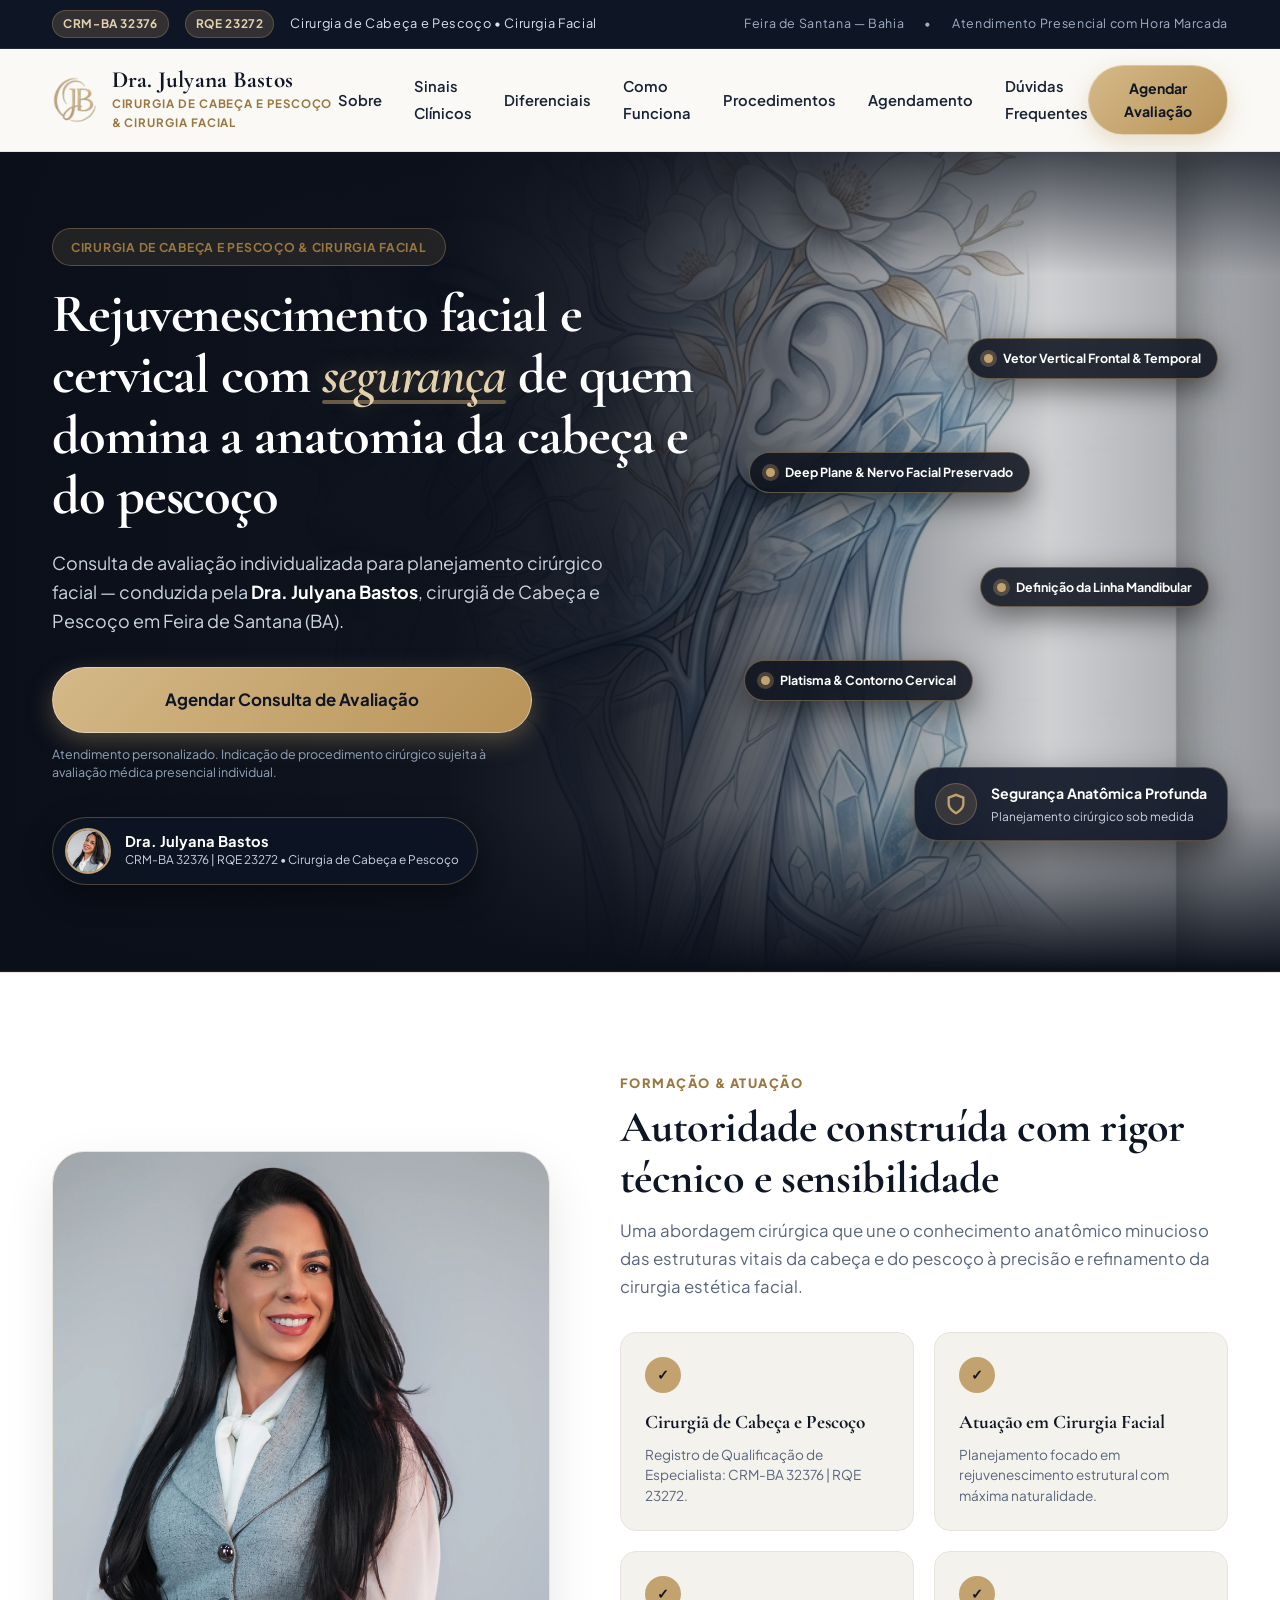
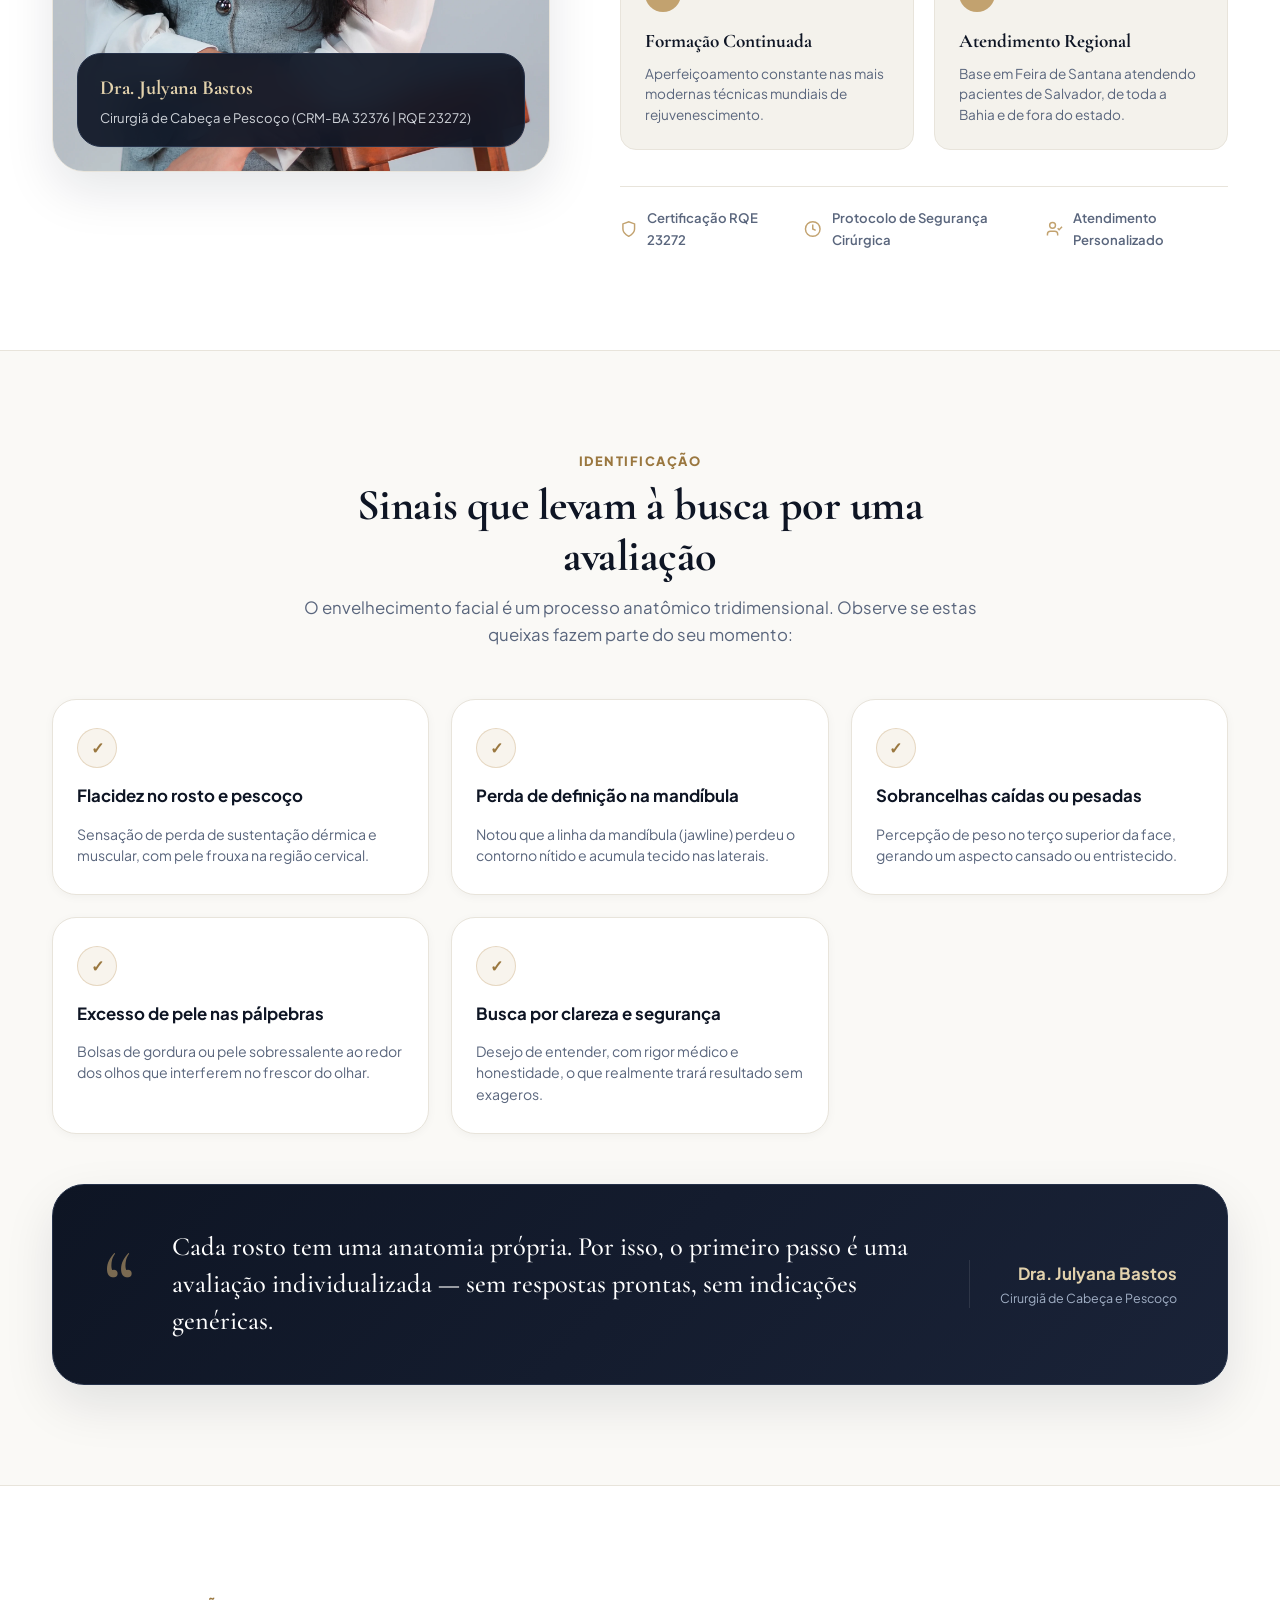
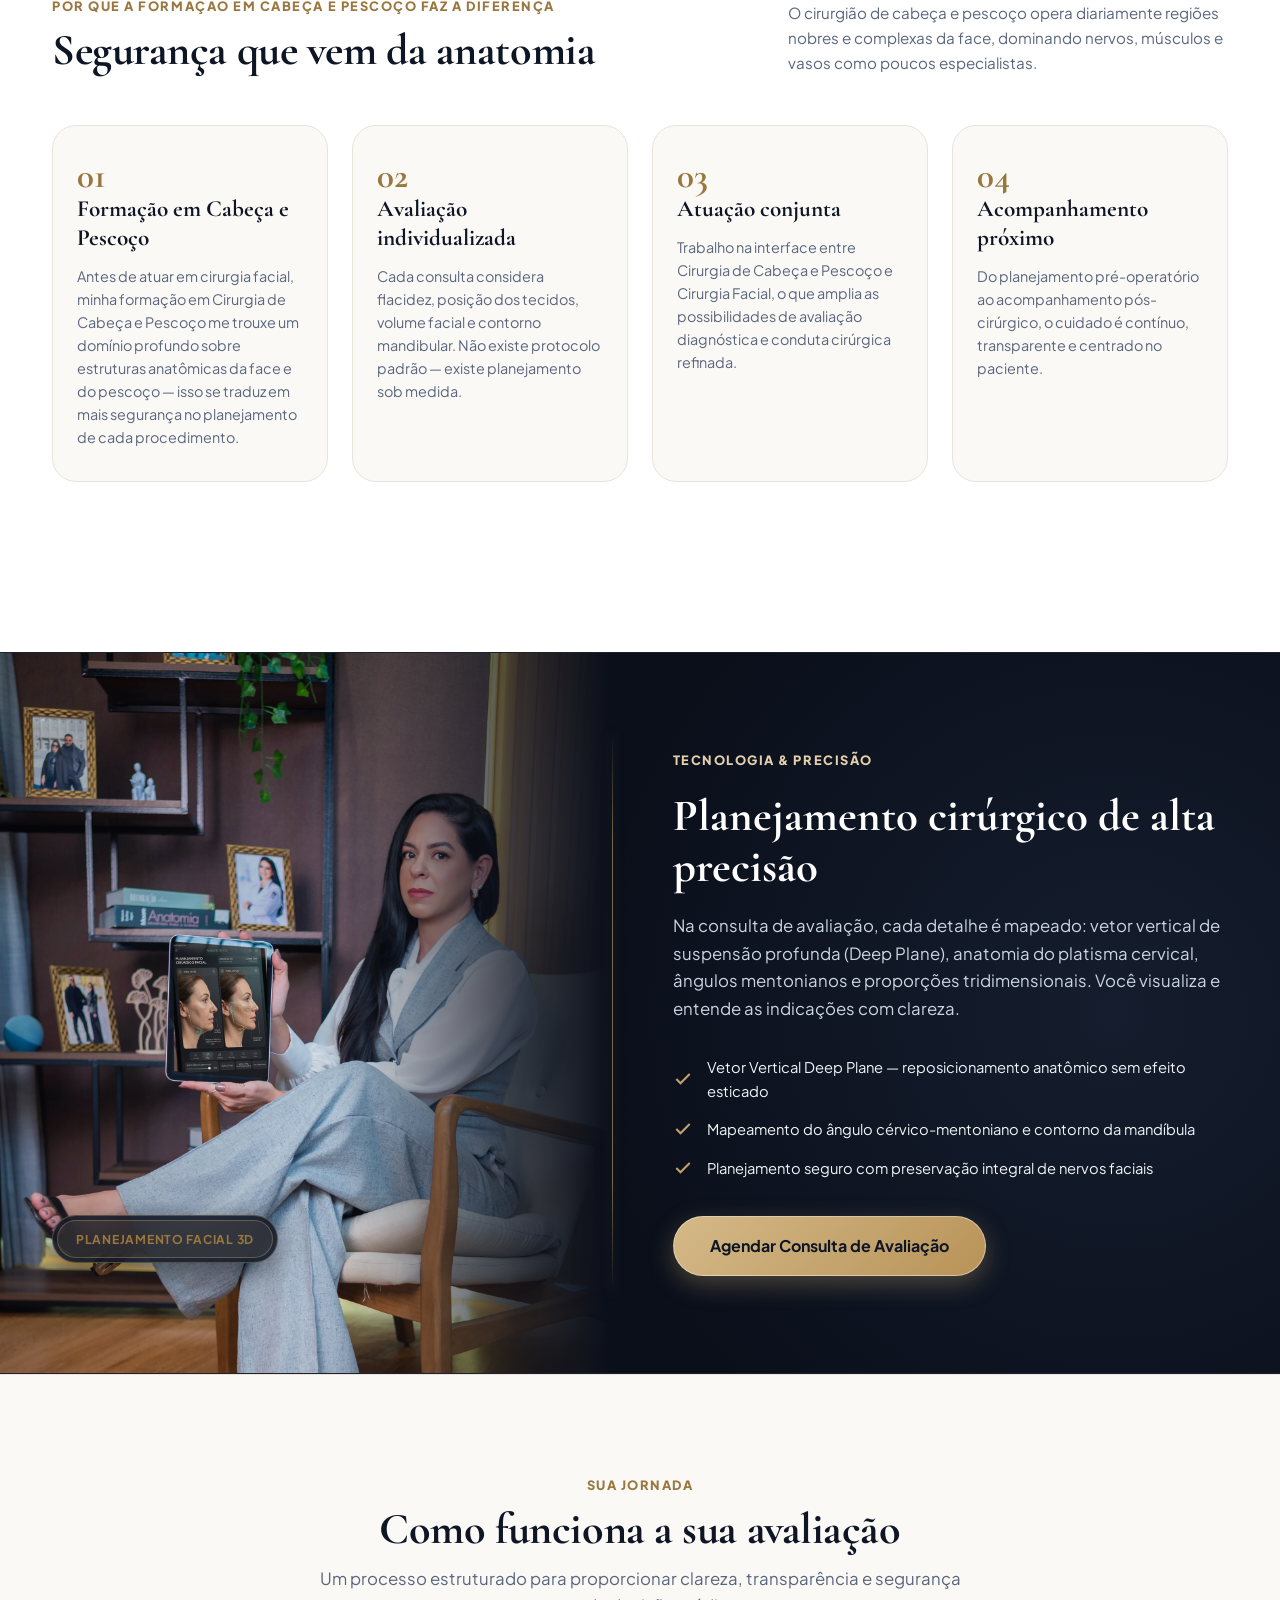
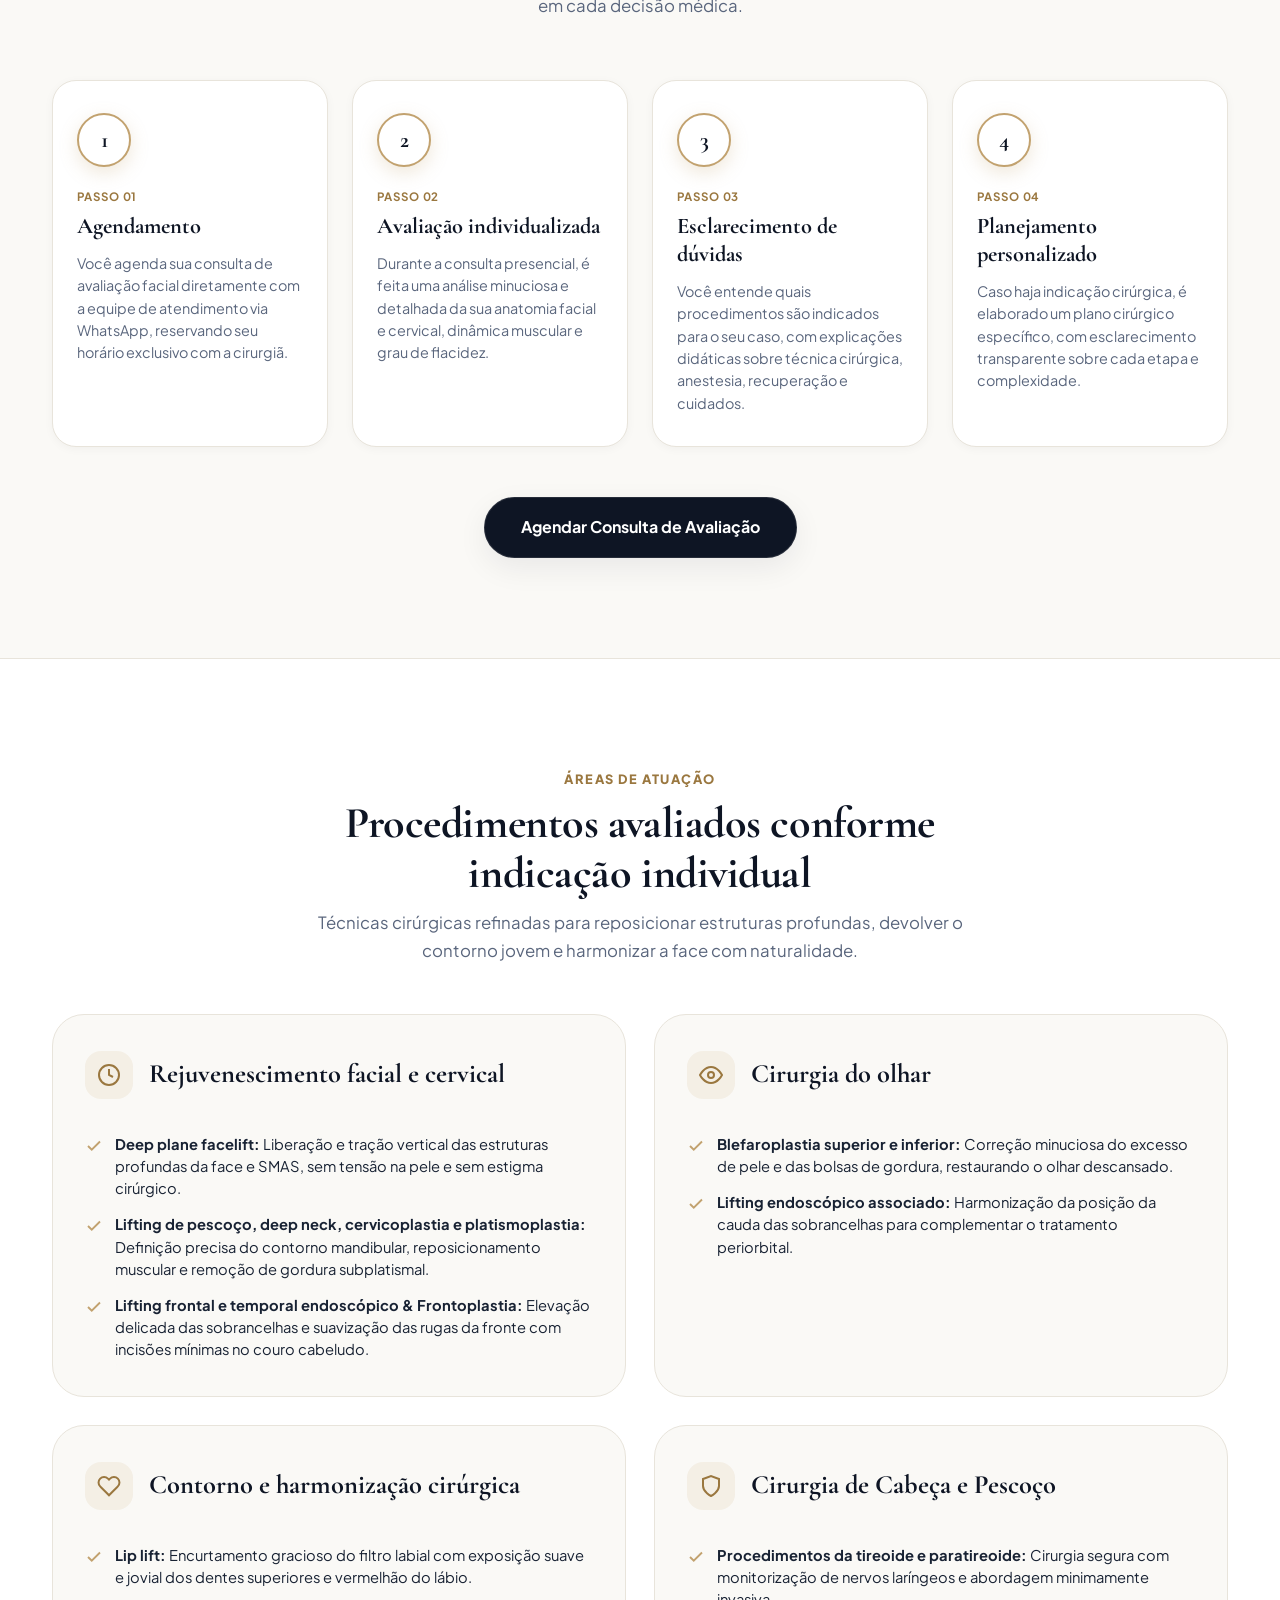
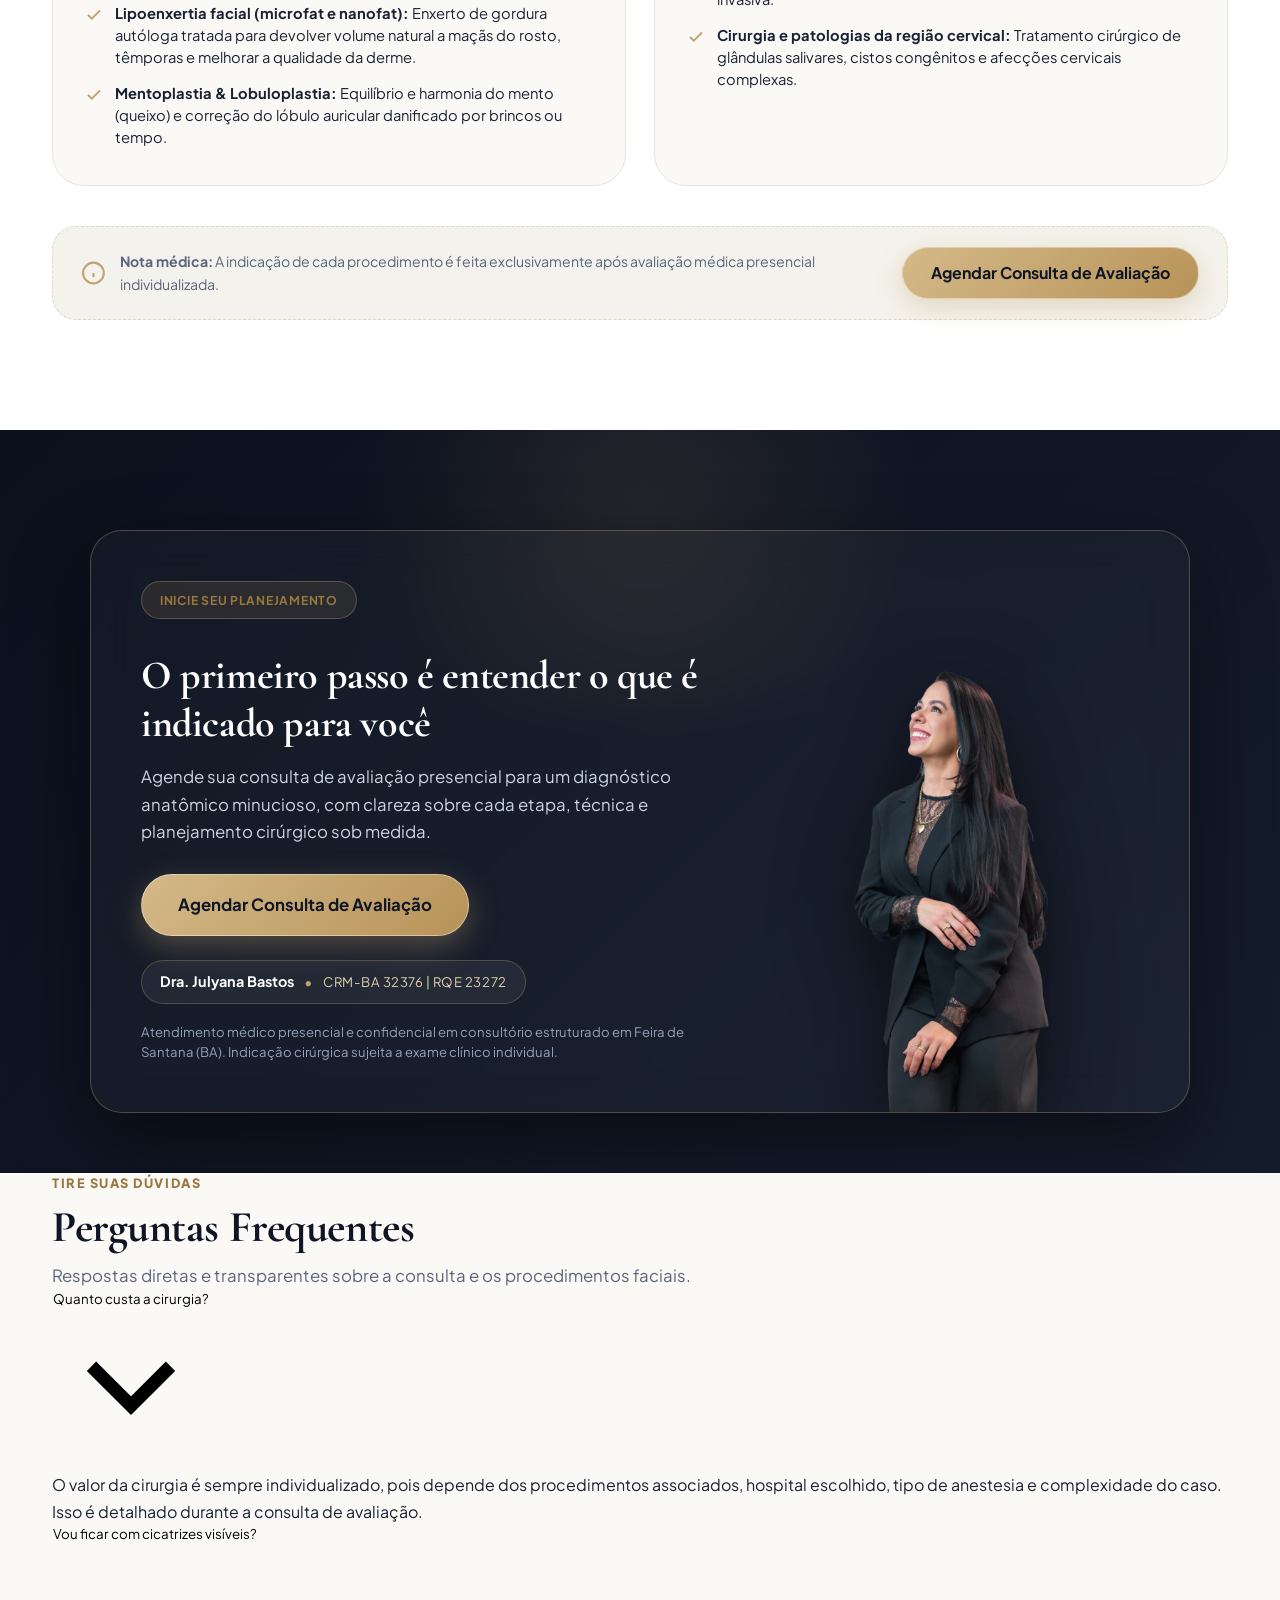
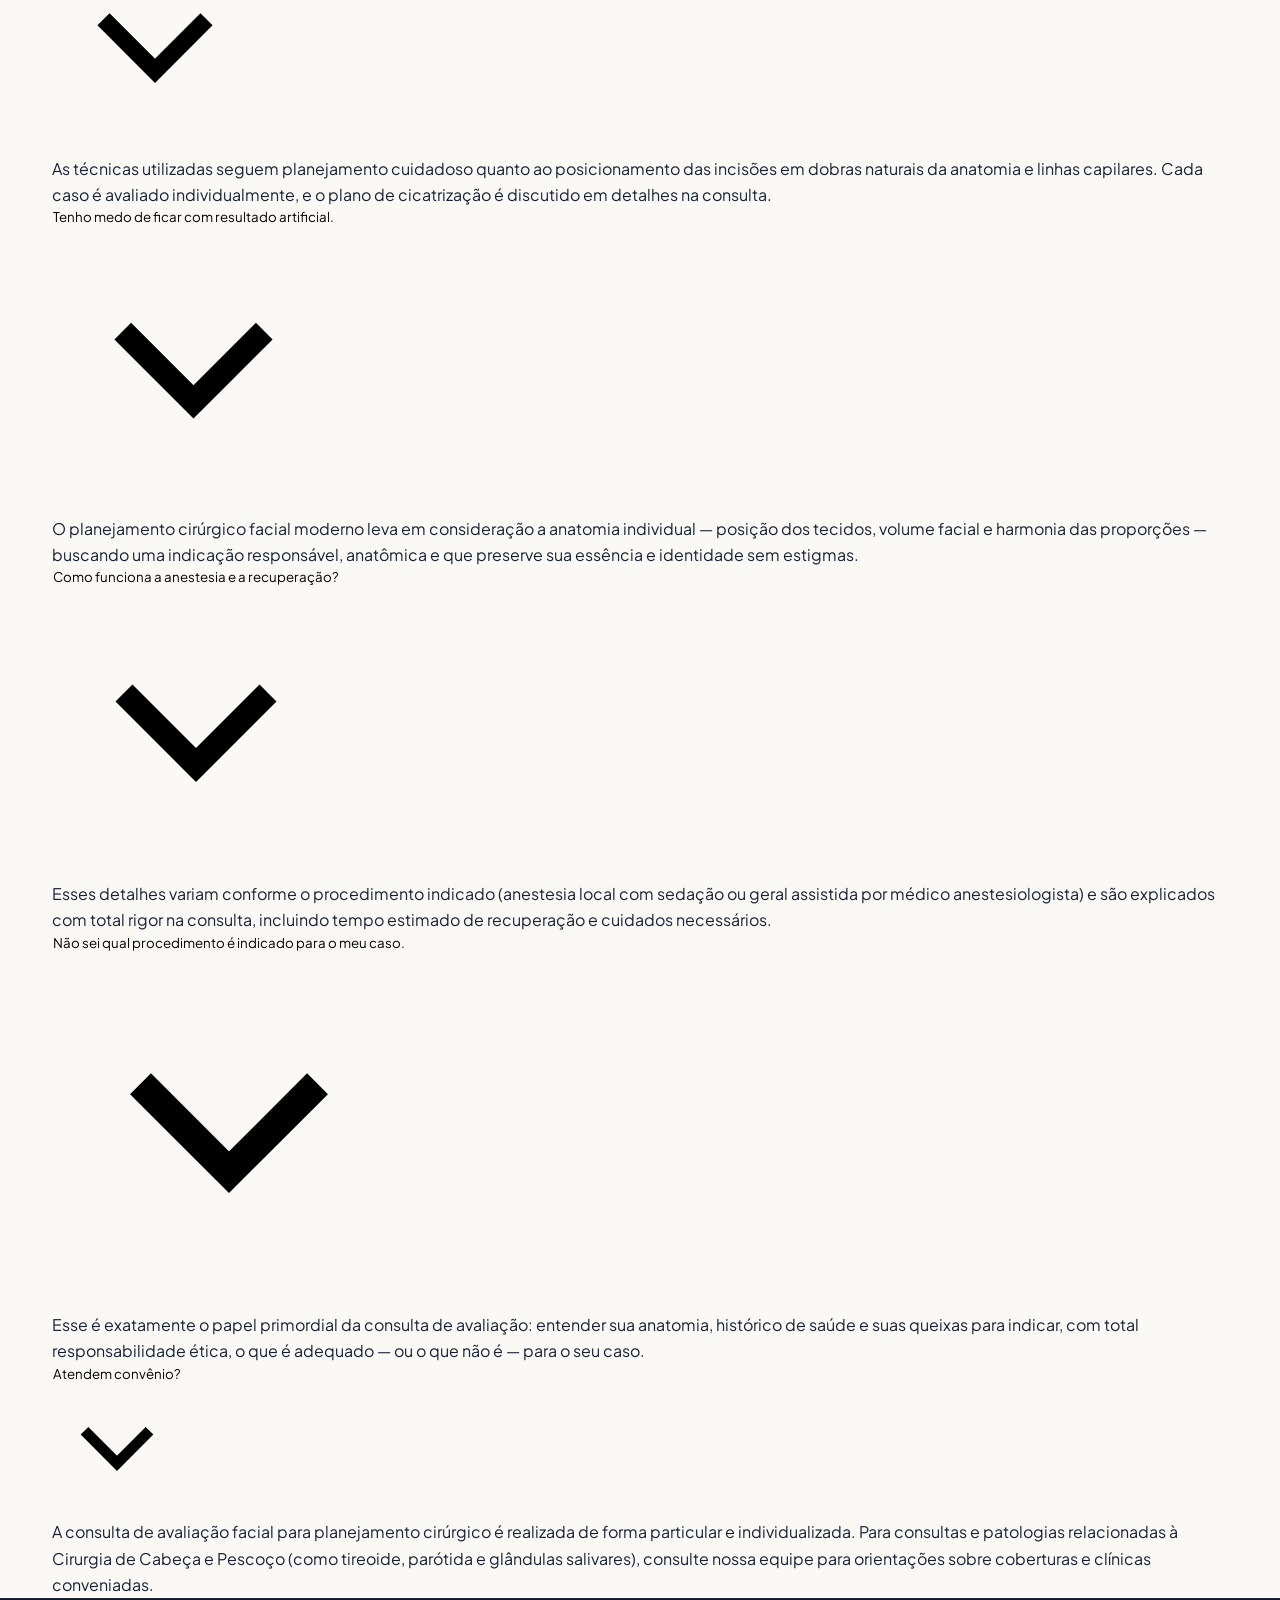
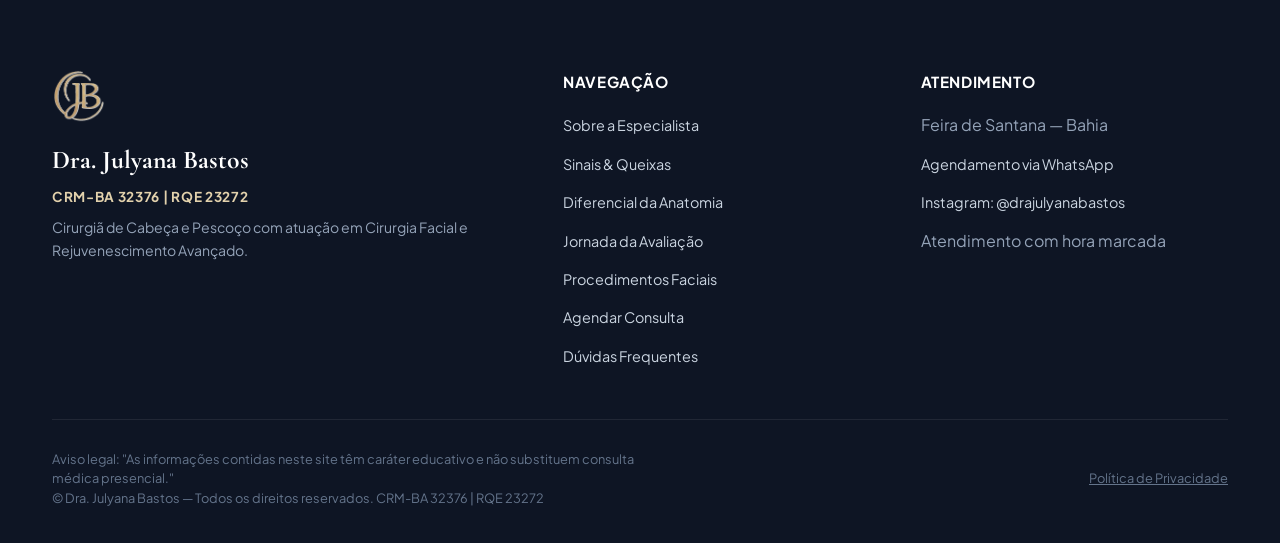
==== commit 72b4589c: "refactor: remove all consultation pricing, remove commercial pricing and location sections, move FAQ" ====
--- a/mobile/index.html
+++ b/mobile/index.html
@@ -4,8 +4,18 @@
   <meta charset="UTF-8">
   <meta name="viewport" content="width=device-width, initial-scale=1.0, maximum-scale=5.0">
   <title>Dra. Julyana Bastos — Cirurgia Facial & Cabeça e Pescoço | Feira de Santana (BA)</title>
-  <meta name="description" content="Rejuvenescimento facial e cervical com segurança de quem domina a anatomia da cabeça e do pescoço. Consulta de avaliação individualizada por R$ 500 com Dra. Julyana Bastos.">
+  <meta name="description" content="Rejuvenescimento facial e cervical com a segurança de quem domina a anatomia da cabeça e do pescoço. Consulta de avaliação médica presencial com Dra. Julyana Bastos.">
   <meta name="theme-color" content="#0E1524">
+
+  <!-- Desktop Device Guard: redireciona para desktop se a tela for grande ou não for mobile -->
+  <script>
+    (function() {
+      var isDesktop = !(/Android|webOS|iPhone|iPad|iPod|BlackBerry|IEMobile|Opera Mini/i.test(navigator.userAgent)) && window.innerWidth >= 1024;
+      if (isDesktop) {
+        window.location.replace('../desktop/index.html' + window.location.hash);
+      }
+    })();
+  </script>
   
   <!-- Favicon -->
   <link rel="icon" type="image/webp" href="../assets/images/logo-jb-gold.webp">
@@ -50,13 +60,12 @@
         <li><a href="#diferenciais">Diferencial Anatômico <span class="nav-arrow">→</span></a></li>
         <li><a href="#como-funciona">Como Funciona <span class="nav-arrow">→</span></a></li>
         <li><a href="#procedimentos">Procedimentos <span class="nav-arrow">→</span></a></li>
-        <li><a href="#valor">Valor da Avaliação <span class="nav-arrow">→</span></a></li>
+        <li><a href="#agendamento">Agendar Consulta <span class="nav-arrow">→</span></a></li>
         <li><a href="#faq">Dúvidas Frequentes <span class="nav-arrow">→</span></a></li>
-        <li><a href="#contato">Localização & Contato <span class="nav-arrow">→</span></a></li>
       </ul>
       <div class="mobile-nav-cta">
-        <a href="#valor" class="btn btn-gold" data-whatsapp>
-          Agendar Avaliação — R$ 500
+        <a href="#agendamento" class="btn btn-gold" data-whatsapp>
+          Agendar Consulta de Avaliação
         </a>
       </div>
     </nav>
@@ -112,8 +121,8 @@
 
       <!-- CTA Principal do Hero -->
       <div class="hero-cta-group">
-        <a href="#valor" class="btn btn-gold" data-whatsapp>
-          Agendar minha avaliação — R$ 500
+        <a href="#agendamento" class="btn btn-gold" data-whatsapp>
+          Agendar Consulta de Avaliação
         </a>
         <p class="hero-compliance-note">
           Atendimento personalizado. Indicação de procedimento cirúrgico sujeita à avaliação médica individual presencial.
@@ -312,7 +321,7 @@
         </div>
       </div>
 
-      <a href="#valor" class="btn btn-gold" data-whatsapp style="margin-top: 14px;">
+      <a href="#agendamento" class="btn btn-gold" data-whatsapp style="margin-top: 14px;">
         Quero agendar minha avaliação
       </a>
     </div>
@@ -331,7 +340,7 @@
           <div class="step-content">
             <span class="step-badge">Primeira Etapa</span>
             <h3 class="step-title">Agendamento</h3>
-            <p class="step-text">Você agenda sua consulta de avaliação facial (valor: R$ 500) com a nossa equipe via WhatsApp.</p>
+            <p class="step-text">Você agenda sua consulta de avaliação médica com a nossa equipe via WhatsApp com total comodidade.</p>
           </div>
         </div>
 
@@ -497,110 +506,50 @@
       </div>
 
       <div style="margin-top: 22px;">
-        <a href="#valor" class="btn btn-gold" data-whatsapp>
-          Agendar avaliação para o meu caso
+        <a href="#agendamento" class="btn btn-gold" data-whatsapp>
+          Agendar Consulta de Avaliação
         </a>
       </div>
     </div>
   </section>
 
-  <!-- 8. SEÇÃO DE VALOR — CONSULTA (R$ 500) -->
-  <section class="pricing-section" id="valor">
+  <!-- 8. INICIE SEU PLANEJAMENTO (DOBRA DE AGENDAMENTO EXCLUSIVO COM A DRA. JULYANA) -->
+  <section class="final-cta-section" id="agendamento">
     <div class="container">
-      <div class="pricing-header-mobile">
-        <span class="section-label" style="color: var(--color-gold-light);">Investimento Inicial</span>
-        <h2 class="section-title" style="color: #FFFFFF;">Consulta de Avaliação Facial</h2>
-        <p class="pricing-mobile-intro">
-          Avaliação individualizada + planejamento cirúrgico personalizado (quando indicado), conduzida pela Dra. Julyana Bastos.
-        </p>
-      </div>
-
-      <!-- Inclusões da Consulta -->
-      <div class="pricing-inclusions-box">
-        <h4 class="pricing-inclusions-title">O que está incluso na sua consulta:</h4>
-        <ul class="pricing-inclusions-list">
-          <li class="pricing-inclusion-row">
-            <div class="pricing-check-icon">✓</div>
-            <span>Análise detalhada da anatomia facial e cervical por cirurgiã especialista</span>
-          </li>
-          <li class="pricing-inclusion-row">
-            <div class="pricing-check-icon">✓</div>
-            <span>Esclarecimento técnico sobre todos os procedimentos clínica e esteticamente indicados</span>
-          </li>
-          <li class="pricing-inclusion-row">
-            <div class="pricing-check-icon">✓</div>
-            <span>Espaço acolhedor e dedicado para tirar todas as suas dúvidas com calma</span>
-          </li>
-          <li class="pricing-inclusion-row">
-            <div class="pricing-check-icon">✓</div>
-            <span>Orçamento detalhado por procedimento, hospital e anestesia (se houver indicação cirúrgica)</span>
-          </li>
-        </ul>
-      </div>
-
-      <!-- Badge de Atendimento Exclusivo posicionado no espaço acima do card (sai do rosto da Dra.) -->
-      <div class="liquid-top-badge-wrap">
-        <div class="liquid-card-badge">
-          <span class="liquid-badge-dot"></span>
-          Atendimento Presencial Exclusivo
-        </div>
-      </div>
-
-      <!-- Liquid Glass Card Mobile (Componente 21st.dev adaptado) -->
-      <div class="liquid-card-wrapper">
-        <div class="liquid-glass-card">
-          <!-- Camada de imagem e profundidade no fundo do vidro -->
-          <div class="liquid-card-backdrop">
-            <img src="../assets/images/dra-perfil.webp" alt="Dra. Julyana Bastos" class="liquid-card-bg-img">
-            <div class="liquid-card-overlay"></div>
-          </div>
-
-          <!-- Conteúdo Refinado do Vidro Líquido com rosto livre -->
-          <div class="liquid-card-content">
-            <div class="liquid-face-clearance" aria-hidden="true"></div>
-
-            <div class="liquid-card-header">
-              <span class="liquid-card-subtitle">Valor da Consulta</span>
-              
-              <div class="liquid-pricing-wrap">
-                <span class="liquid-pricing-curr">R$</span>
-                <span class="liquid-pricing-number">500</span>
-              </div>
-
-              <p class="liquid-pricing-caption">
-                Reserva de horário exclusivo com a cirurgiã
-              </p>
-            </div>
-
-            <div class="liquid-card-cta-box">
-              <a href="#valor" class="btn btn-gold liquid-btn" data-whatsapp>
-                Agendar minha consulta
-              </a>
-            </div>
-
-            <p class="liquid-card-footnote">
-              O orçamento cirúrgico é individualizado, considerando procedimentos associados, hospital, equipe anestésica e complexidade de cada caso.
-            </p>
-          </div>
+      <div class="final-cta-card-mobile">
+        <!-- Topo do card com foto da Dra. Julyana em destaque editorial -->
+        <div class="final-cta-doctor-preview">
+          <img src="../assets/images/dra-editorial-cutout.webp" alt="Dra. Julyana Bastos — Cirurgia de Cabeça e Pescoço e Cirurgia Facial" class="final-cta-doctor-img">
+        </div>
+
+        <div class="final-cta-body-mobile">
+          <span class="badge-pill badge-gold" style="margin-bottom: 14px;">Inicie seu planejamento</span>
+          <h2 class="final-cta-title">O primeiro passo é entender o que é indicado para você</h2>
+          <p class="final-cta-subtitle">
+            Agende sua consulta de avaliação presencial para um diagnóstico anatômico minucioso, com clareza sobre cada etapa, técnica e planejamento cirúrgico sob medida.
+          </p>
+          
+          <div class="final-cta-btn-wrap">
+            <a href="#agendamento" class="btn btn-gold final-cta-main-btn" data-whatsapp>
+              Agendar Consulta de Avaliação
+            </a>
+          </div>
+
+          <div class="final-cta-doctor-chip">
+            <span class="final-doc-name">Dra. Julyana Bastos</span>
+            <span class="final-doc-sep">•</span>
+            <span class="final-doc-crm">CRM-BA 32376 | RQE 23272</span>
+          </div>
+
+          <p class="final-cta-legal">
+            Atendimento médico presencial e confidencial em consultório estruturado em Feira de Santana (BA). Indicação cirúrgica sujeita a exame clínico individual.
+          </p>
         </div>
       </div>
     </div>
   </section>
 
-  <!-- SVG Filter Defs para o Liquid Glass Effect Mobile -->
-  <svg class="liquid-glass-svg-defs" aria-hidden="true" style="position: absolute; width: 0; height: 0; overflow: hidden; pointer-events: none;">
-    <defs>
-      <filter id="container-glass" x="0%" y="0%" width="100%" height="100%" color-interpolation-filters="sRGB">
-        <feTurbulence type="fractalNoise" baseFrequency="0.02 0.02" numOctaves="1" seed="1" result="turbulence" />
-        <feGaussianBlur in="turbulence" stdDeviation="2" result="blurredNoise" />
-        <feDisplacementMap in="SourceGraphic" in2="blurredNoise" scale="90" xChannelSelector="R" yChannelSelector="B" result="displaced" />
-        <feGaussianBlur in="displaced" stdDeviation="3" result="finalBlur" />
-        <feComposite in="finalBlur" in2="finalBlur" operator="over" />
-      </filter>
-    </defs>
-  </svg>
-
-  <!-- 9. FAQ — PERGUNTAS FREQUENTES -->
+  <!-- 9. FAQ — PERGUNTAS FREQUENTES (POSICIONADO APÓS O AGENDAMENTO E ANTES DO RODAPÉ) -->
   <section class="faq-section" id="faq">
     <div class="container">
       <span class="section-label">Esclarecimentos</span>
@@ -680,7 +629,7 @@
           </div>
           <div class="faq-answer">
             <p class="faq-ans-text">
-              A consulta de avaliação facial divulgada é particular (R$ 500). Para consultas e procedimentos relacionados exclusivamente à Cirurgia de Cabeça e Pescoço (como tireoide), alguns convênios são aceitos conforme a clínica de atendimento.
+              A consulta de avaliação facial para planejamento cirúrgico é realizada de forma particular e individualizada. Para consultas e patologias relacionadas à Cirurgia de Cabeça e Pescoço (como tireoide, parótida e glândulas salivares), consulte nossa equipe para orientações sobre coberturas e clínicas conveniadas.
             </p>
           </div>
         </div>
@@ -688,66 +637,8 @@
     </div>
   </section>
 
-  <!-- 10. LOCALIZAÇÃO E ATENDIMENTO -->
-  <section class="location-section" id="contato">
-    <div class="location-bg-overlay"></div>
-    <div class="location-doctor-backdrop">
-      <img src="../assets/images/dra-editorial-cutout.webp" alt="Dra. Julyana Bastos — Atendimento em Feira de Santana">
-    </div>
-    <div class="container location-inner">
-      <div class="location-header-top">
-        <span class="section-label" style="color: var(--color-gold-light);">Onde Atendemos</span>
-        <h2 class="section-title" style="color: #FFFFFF;">Atendimento em Feira de Santana, com pacientes de toda a Bahia</h2>
-      </div>
-
-      <!-- Espaço livre dedicado para o rosto da Dra. Julyana aparecer com total destaque sem texto na frente -->
-      <div class="location-face-space" aria-hidden="true"></div>
-
-      <!-- Bloco inferior posicionado confortavelmente sobre o blazer escuro -->
-      <div class="location-content-bottom">
-        <p class="location-desc">
-          Recebo pacientes de <strong>Feira de Santana e região</strong>, além de Petrolina, Luís Eduardo Magalhães, Salvador, Vitória da Conquista, Irecê, Serrinha, Coité e outras cidades — inclusive pacientes de fora do estado e do exterior.
-        </p>
-
-        <div class="loc-cities-pill-wrap">
-          <span class="loc-city-pill highlight">Feira de Santana (Base)</span>
-          <span class="loc-city-pill state">Salvador</span>
-          <span class="loc-city-pill">Petrolina</span>
-          <span class="loc-city-pill">LEM</span>
-          <span class="loc-city-pill">Vitória da Conquista</span>
-          <span class="loc-city-pill">Irecê</span>
-          <span class="loc-city-pill">Serrinha</span>
-          <span class="loc-city-pill">Coité</span>
-          <span class="loc-city-pill state">Exterior & Outros Estados</span>
-        </div>
-
-        <a href="#valor" class="btn btn-gold" data-whatsapp style="margin-top: 18px;">
-          Agendar Consulta — R$ 500
-        </a>
-      </div>
-    </div>
-  </section>
-
-  <!-- 11. CTA FINAL -->
-  <section class="final-cta-section">
-    <div class="container">
-      <div class="final-cta-box">
-        <span class="badge-pill badge-gold" style="margin-bottom: 12px;">Dê o primeiro passo</span>
-        <h2 class="final-cta-title">O primeiro passo é entender o que é indicado para você</h2>
-        <p class="final-cta-desc">
-          Agende sua consulta de avaliação facial e tenha um planejamento individualizado, com clareza sobre cada etapa.
-        </p>
-        <a href="#valor" class="btn btn-gold" data-whatsapp>
-          Agendar minha avaliação — R$ 500
-        </a>
-        <p style="font-size: 0.72rem; color: #94A3B8; margin-top: 14px; line-height: 1.45;">
-          Atendimento médico individualizado. Este espaço não promete resultados — a indicação cirúrgica é definida exclusivamente após avaliação presencial.
-        </p>
-      </div>
-    </div>
-  </section>
-
-  <!-- 12. FOOTER -->
+  <!-- 10. FOOTER -->
+
   <footer class="footer">
     <div class="container">
       <div class="footer-brand">
@@ -782,16 +673,132 @@
     </div>
   </footer>
 
-  <!-- 13. STICKY BOTTOM CTA BAR (CONVERSÃO MOBILE) -->
+  <!-- 11. STICKY BOTTOM CTA BAR (CONVERSÃO MOBILE) -->
   <aside class="mobile-sticky-bar" id="mobileStickyBar">
-    <div class="sticky-bar-price">
-      <span class="sticky-bar-label">Consulta</span>
-      <span class="sticky-bar-val">R$ 500</span>
-    </div>
-    <a href="#valor" class="btn btn-gold sticky-bar-btn" data-whatsapp>
-      Agendar Avaliação
+    <div class="sticky-bar-info">
+      <span class="sticky-bar-name">Dra. Julyana Bastos</span>
+      <span class="sticky-bar-sub">Cirurgia Facial • BA</span>
+    </div>
+    <a href="#agendamento" class="btn btn-gold sticky-bar-btn" data-whatsapp>
+      Agendar Consulta
     </a>
   </aside>
+
+  <!-- MODAL DE QUALIFICAÇÃO / ICP (TRIAGEM PRÉ-WHATSAPP MOBILE) -->
+  <div class="icp-modal-backdrop" id="icpModalBackdrop" aria-hidden="true" role="dialog" aria-modal="true" aria-labelledby="icpModalTitle">
+    <div class="icp-modal-card">
+      <button class="icp-modal-close" id="icpModalClose" aria-label="Fechar janela">
+        <svg width="20" height="20" viewBox="0 0 24 24" fill="none" stroke="currentColor" stroke-width="2.5" stroke-linecap="round" stroke-linejoin="round">
+          <line x1="18" y1="6" x2="6" y2="18"></line>
+          <line x1="6" y1="6" x2="18" y2="18"></line>
+        </svg>
+      </button>
+
+      <div class="icp-modal-header">
+        <div class="icp-modal-avatar-wrap">
+          <img src="../assets/images/dra-avatar.webp" alt="Dra. Julyana Bastos" class="icp-modal-avatar">
+          <span class="icp-avatar-status" title="Atendimento prioritário disponível"></span>
+        </div>
+        <div class="icp-modal-header-text">
+          <span class="icp-modal-badge">Triagem de Atendimento Exclusivo</span>
+          <h3 id="icpModalTitle" class="icp-modal-title">Agendamento de Avaliação</h3>
+          <p class="icp-modal-subtitle">Dra. Julyana Bastos • CRM-BA 32376 | RQE 23272</p>
+        </div>
+      </div>
+
+      <div class="icp-modal-intro">
+        <p>Preencha os dados abaixo para direcionar seu contato com prioridade e mensagem personalizada à nossa equipe no WhatsApp:</p>
+      </div>
+
+      <form id="icpForm" class="icp-modal-form" novalidate>
+        <!-- Campo: Nome Completo -->
+        <div class="icp-form-group">
+          <label for="icpName" class="icp-form-label">
+            Nome Completo <span class="icp-required">*</span>
+          </label>
+          <div class="icp-input-wrap">
+            <svg class="icp-input-icon" width="18" height="18" viewBox="0 0 24 24" fill="none" stroke="currentColor" stroke-width="2"><path d="M20 21v-2a4 4 0 0 0-4-4H8a4 4 0 0 0-4 4v2"></path><circle cx="12" cy="7" r="4"></circle></svg>
+            <input type="text" id="icpName" name="nome" class="icp-form-input" placeholder="Seu nome completo" required autocomplete="name">
+          </div>
+          <span class="icp-form-error" id="icpNameError">Por favor, informe seu nome completo.</span>
+        </div>
+
+        <!-- Campo: WhatsApp com DDD -->
+        <div class="icp-form-group">
+          <label for="icpPhone" class="icp-form-label">
+            WhatsApp com DDD <span class="icp-required">*</span>
+          </label>
+          <div class="icp-input-wrap">
+            <svg class="icp-input-icon" width="18" height="18" viewBox="0 0 24 24" fill="none" stroke="currentColor" stroke-width="2"><path d="M22 16.92v3a2 2 0 0 1-2.18 2 19.79 19.79 0 0 1-8.63-3.07 19.5 19.5 0 0 1-6-6 19.79 19.79 0 0 1-3.07-8.67A2 2 0 0 1 4.11 2h3a2 2 0 0 1 2 1.72 12.84 12.84 0 0 0 .7 2.81 2 2 0 0 1-.45 2.11L8.09 9.91a16 16 0 0 0 6 6l1.27-1.27a2 2 0 0 1 2.11-.45 12.84 12.84 0 0 0 2.81.7A2 2 0 0 1 22 16.92z"></path></svg>
+            <input type="tel" id="icpPhone" name="telefone" class="icp-form-input" placeholder="(75) 99999-9999" required autocomplete="tel">
+          </div>
+          <span class="icp-form-error" id="icpPhoneError">Informe um número de WhatsApp válido com DDD.</span>
+        </div>
+
+        <!-- Campo: E-mail (Opcional) -->
+        <div class="icp-form-group">
+          <label for="icpEmail" class="icp-form-label">
+            E-mail <span class="icp-optional">(opcional)</span>
+          </label>
+          <div class="icp-input-wrap">
+            <svg class="icp-input-icon" width="18" height="18" viewBox="0 0 24 24" fill="none" stroke="currentColor" stroke-width="2"><path d="M4 4h16c1.1 0 2 .9 2 2v12c0 1.1-.9 2-2 2H4c-1.1 0-2-.9-2-2V6c0-1.1.9-2 2-2z"></path><polyline points="22,6 12,13 2,6"></polyline></svg>
+            <input type="email" id="icpEmail" name="email" class="icp-form-input" placeholder="seuemail@exemplo.com" autocomplete="email">
+          </div>
+        </div>
+
+        <!-- Campo: Área de Interesse Principal -->
+        <div class="icp-form-group">
+          <label class="icp-form-label">
+            Procedimento ou Queixa Principal <span class="icp-required">*</span>
+          </label>
+          <div class="icp-interest-grid">
+            <label class="icp-interest-card">
+              <input type="radio" name="interesse" value="Cirurgia Facial & Cervical (Deep Plane / Pescoço)" checked>
+              <div class="icp-interest-content">
+                <span class="icp-interest-title">Cirurgia Facial & Cervical</span>
+                <span class="icp-interest-desc">Deep Plane, lifting facial e contorno do pescoço</span>
+              </div>
+            </label>
+
+            <label class="icp-interest-card">
+              <input type="radio" name="interesse" value="Blefaroplastia (Pálpebras e Olhar)">
+              <div class="icp-interest-content">
+                <span class="icp-interest-title">Blefaroplastia</span>
+                <span class="icp-interest-desc">Rejuvenescimento do olhar e correção palpebral</span>
+              </div>
+            </label>
+
+            <label class="icp-interest-card">
+              <input type="radio" name="interesse" value="Cirurgia de Cabeça e Pescoço (Tireoide, Glândulas, Nódulos)">
+              <div class="icp-interest-content">
+                <span class="icp-interest-title">Cabeça e Pescoço</span>
+                <span class="icp-interest-desc">Tireoide, parótida, glândulas salivares ou nódulos</span>
+              </div>
+            </label>
+
+            <label class="icp-interest-card">
+              <input type="radio" name="interesse" value="Consulta de Avaliação Geral e Planejamento">
+              <div class="icp-interest-content">
+                <span class="icp-interest-title">Avaliação Geral</span>
+                <span class="icp-interest-desc">Quero a análise médica da Dra. para indicar o plano ideal</span>
+              </div>
+            </label>
+          </div>
+        </div>
+
+        <!-- Botão de Envio para WhatsApp -->
+        <button type="submit" class="btn btn-gold icp-submit-btn" id="icpSubmitBtn">
+          <span>Avançar para o WhatsApp Oficial</span>
+          <svg width="20" height="20" viewBox="0 0 24 24" fill="none" stroke="currentColor" stroke-width="2.5"><line x1="5" y1="12" x2="19" y2="12"></line><polyline points="12 5 19 12 12 19"></polyline></svg>
+        </button>
+
+        <div class="icp-modal-footer-note">
+          <svg width="15" height="15" viewBox="0 0 24 24" fill="none" stroke="#C2A26F" stroke-width="2.5"><rect x="3" y="11" width="18" height="11" rx="2" ry="2"></rect><path d="M7 11V7a5 5 0 0 1 10 0v4"></path></svg>
+          <span>Ambiente seguro. Sigilo médico garantido. Atendimento presencial em Feira de Santana - BA.</span>
+        </div>
+      </form>
+    </div>
+  </div>
 
   <!-- Mobile JavaScript -->
   <script src="script.js"></script>
--- a/mobile/style.css
+++ b/mobile/style.css
@@ -1119,473 +1119,134 @@
 }
 
 /* ==========================================================================
-   SEÇÃO DE VALOR — CONSULTA (R$ 500) & LIQUID GLASS CARD MOBILE
+   FINAL CTA / AGENDAMENTO SECTION (MOBILE EDITORIAL LUXURY CARD)
    ========================================================================== */
-.pricing-section {
-  padding: 54px 0 60px;
-  background: linear-gradient(180deg, var(--color-navy) 0%, #0D1424 100%);
+.final-cta-section {
+  padding: 50px 0 20px;
+  background: linear-gradient(135deg, #0B101D 0%, #151C2C 100%);
   color: #FFFFFF;
   position: relative;
   overflow: hidden;
 }
 
-.pricing-section::before {
+.final-cta-section::before {
   content: "";
   position: absolute;
   top: -80px;
-  right: -80px;
-  width: 280px;
-  height: 280px;
+  left: 50%;
+  transform: translateX(-50%);
+  width: 320px;
+  height: 220px;
   border-radius: 50%;
-  background: radial-gradient(circle, rgba(194, 162, 111, 0.16) 0%, transparent 70%);
+  background: radial-gradient(circle, rgba(194, 162, 111, 0.14) 0%, transparent 70%);
   pointer-events: none;
 }
 
-.pricing-header-mobile {
-  text-align: center;
-  margin-bottom: 24px;
-}
-
-.pricing-mobile-intro {
-  font-size: 0.88rem;
-  color: #CBD5E1;
-  line-height: 1.5;
-  margin-top: 6px;
-  padding: 0 4px;
-}
-
-.pricing-inclusions-box {
+.final-cta-card-mobile {
   background: rgba(255, 255, 255, 0.03);
-  border: 1px solid rgba(194, 162, 111, 0.22);
-  border-radius: var(--radius-lg);
-  padding: 22px 18px;
-  margin-bottom: 26px;
-  backdrop-filter: blur(10px);
-  -webkit-backdrop-filter: blur(10px);
-}
-
-.pricing-inclusions-title {
-  font-family: var(--font-serif);
-  font-size: 1.08rem;
-  color: var(--color-gold-light);
-  margin-bottom: 14px;
-  text-align: left;
-}
-
-.pricing-inclusions-list {
-  list-style: none;
+  border: 1.5px solid var(--color-border-gold);
+  border-radius: var(--radius-xl);
+  overflow: hidden;
+  backdrop-filter: blur(16px);
+  -webkit-backdrop-filter: blur(16px);
+  box-shadow: 0 20px 50px rgba(0, 0, 0, 0.45);
   display: flex;
   flex-direction: column;
-  gap: 12px;
-}
-
-.pricing-inclusion-row {
-  display: flex;
-  align-items: flex-start;
-  gap: 12px;
-  font-size: 0.84rem;
-  color: #E2E8F0;
-  line-height: 1.45;
-}
-
-.pricing-check-icon {
-  width: 20px;
-  height: 20px;
-  border-radius: 50%;
-  background: rgba(194, 162, 111, 0.2);
-  border: 1px solid var(--color-gold);
-  color: var(--color-gold-light);
-  display: flex;
-  align-items: center;
+}
+
+.final-cta-doctor-preview {
+  position: relative;
+  width: 100%;
+  height: 290px;
+  background: linear-gradient(180deg, rgba(194, 162, 111, 0.08) 0%, rgba(14, 21, 36, 0.85) 100%);
+  overflow: hidden;
+  display: flex;
   justify-content: center;
-  flex-shrink: 0;
-  font-size: 0.72rem;
-  font-weight: 700;
-  margin-top: 1px;
-}
-
-/* Liquid Glass Card Component Adapted for Mobile */
-.liquid-card-wrapper {
-  position: relative;
-  width: 100%;
-}
-
-.liquid-glass-card {
-  position: relative;
-  border-radius: 22px;
-  overflow: hidden;
-  border: 1px solid rgba(255, 255, 255, 0.22);
-  background: rgba(14, 21, 36, 0.48);
-  backdrop-filter: blur(18px) url("#container-glass");
-  -webkit-backdrop-filter: blur(18px);
-  box-shadow: 
-    0 0 10px rgba(0, 0, 0, 0.2),
-    0 20px 40px rgba(0, 0, 0, 0.45),
-    inset 3px 3px 1px -3.5px rgba(255, 255, 255, 0.2),
-    inset -3px -3px 1px -3.5px rgba(255, 255, 255, 0.85),
-    inset 1px 1px 1px -0.5px rgba(255, 255, 255, 0.6),
-    inset -1px -1px 1px -0.5px rgba(255, 255, 255, 0.6),
-    inset 0 0 8px 6px rgba(255, 255, 255, 0.08),
-    inset 0 0 2px 2px rgba(255, 255, 255, 0.06),
-    0 0 24px rgba(194, 162, 111, 0.25);
-  transition: all 0.3s ease;
-}
-
-.liquid-glass-card:active {
-  transform: scale(0.99);
-}
-
-.liquid-card-backdrop {
+  align-items: flex-end;
+}
+
+.final-cta-doctor-preview::after {
+  content: "";
   position: absolute;
   inset: 0;
-  z-index: 0;
-  overflow: hidden;
-}
-
-.liquid-card-bg-img {
-  width: 100%;
+  background: linear-gradient(to top, #111726 0%, transparent 40%);
+  pointer-events: none;
+}
+
+.final-cta-doctor-img {
   height: 100%;
-  object-fit: cover;
-  object-position: center 25%;
-  opacity: 0.26;
-  filter: grayscale(35%) contrast(1.1);
-}
-
-.liquid-card-overlay {
-  position: absolute;
-  inset: 0;
-  background: linear-gradient(180deg, rgba(14, 21, 36, 0.52) 0%, rgba(14, 21, 36, 0.94) 75%, #0E1524 100%);
-}
-
-.liquid-card-content {
-  position: relative;
-  z-index: 2;
-  padding: 24px 20px 28px;
-  display: flex;
-  flex-direction: column;
-  align-items: center;
+  width: auto;
+  max-width: 100%;
+  object-fit: contain;
+  object-position: center bottom;
+  display: block;
+  filter: drop-shadow(0 10px 25px rgba(0, 0, 0, 0.6));
+}
+
+.final-cta-body-mobile {
+  padding: 24px 20px 32px;
   text-align: center;
 }
 
-/* Espaço acima do card onde o badge de atendimento exclusivo fica com destaque */
-.liquid-top-badge-wrap {
-  display: flex;
-  justify-content: center;
-  margin-bottom: 16px;
-  position: relative;
-  z-index: 5;
-}
-
-.liquid-card-badge {
-  display: inline-flex;
-  align-items: center;
-  gap: 8px;
-  background: rgba(14, 21, 36, 0.92);
-  border: 1px solid rgba(194, 162, 111, 0.45);
-  padding: 7px 18px;
-  border-radius: var(--radius-full);
-  font-size: 0.72rem;
-  font-weight: 700;
-  letter-spacing: 0.08em;
-  text-transform: uppercase;
-  color: var(--color-gold-light);
-  backdrop-filter: blur(12px);
-  -webkit-backdrop-filter: blur(12px);
-  box-shadow: 0 6px 20px rgba(0, 0, 0, 0.4);
-}
-
-/* Área livre para o rosto da Dra. Julyana brilhar desobstruído dentro do vidro */
-.liquid-face-clearance {
-  height: 65px;
-  pointer-events: none;
-}
-
-.liquid-badge-dot {
-  width: 6px;
-  height: 6px;
-  border-radius: 50%;
-  background: var(--color-gold);
-  box-shadow: 0 0 8px var(--color-gold);
-}
-
-.liquid-card-header {
-  margin-bottom: 20px;
-}
-
-.liquid-card-subtitle {
-  font-size: 0.76rem;
-  text-transform: uppercase;
-  letter-spacing: 0.1em;
-  color: #A2B0C6;
-  font-weight: 700;
-  display: block;
-}
-
-.liquid-pricing-wrap {
-  display: flex;
-  align-items: baseline;
-  justify-content: center;
-  gap: 4px;
-  margin: 8px 0 4px;
-}
-
-.liquid-pricing-curr {
-  font-size: 1.35rem;
-  font-weight: 600;
-  color: var(--color-gold-light);
-}
-
-.liquid-pricing-number {
+.final-cta-title {
   font-family: var(--font-serif);
-  font-size: 4rem;
-  font-weight: 700;
-  color: #FFFFFF;
-  line-height: 1;
-  text-shadow: 0 4px 20px rgba(0, 0, 0, 0.4);
-}
-
-.liquid-pricing-caption {
-  font-size: 0.78rem;
+  font-size: 1.95rem;
+  color: #FFFFFF;
+  line-height: 1.22;
+  margin: 10px 0 12px;
+}
+
+.final-cta-subtitle {
+  font-size: 0.96rem;
   color: #CBD5E1;
-}
-
-.liquid-card-cta-box {
-  width: 100%;
-  margin-bottom: 14px;
-}
-
-.liquid-btn {
+  line-height: 1.6;
+  margin-bottom: 22px;
+}
+
+.final-cta-btn-wrap {
+  margin-bottom: 18px;
+}
+
+.final-cta-main-btn {
   width: 100%;
   padding: 15px 20px;
-  font-size: 0.92rem;
-  box-shadow: 0 8px 25px rgba(194, 162, 111, 0.4);
-}
-
-.liquid-card-footnote {
-  font-size: 0.72rem;
+  font-size: 1rem;
+  font-weight: 700;
+  box-shadow: 0 10px 25px rgba(194, 162, 111, 0.35);
+}
+
+.final-cta-doctor-chip {
+  display: inline-flex;
+  align-items: center;
+  gap: 8px;
+  background: rgba(255, 255, 255, 0.06);
+  border: 1px solid rgba(194, 162, 111, 0.3);
+  padding: 6px 14px;
+  border-radius: var(--radius-full);
+  margin-bottom: 14px;
+}
+
+.final-doc-name {
+  font-weight: 700;
+  color: #FFFFFF;
+  font-size: 0.82rem;
+}
+
+.final-doc-sep {
+  color: var(--color-gold);
+}
+
+.final-doc-crm {
+  color: var(--color-gold-light);
+  font-size: 0.76rem;
+  letter-spacing: 0.03em;
+}
+
+.final-cta-legal {
+  font-size: 0.74rem;
   color: #94A3B8;
   line-height: 1.45;
-}
-
-/* ==========================================================================
-   FAQ SECTION — DÚVIDAS FREQUENTES
-   ========================================================================== */
-.faq-section {
-  padding: 48px 0;
-  background: var(--color-bg);
-}
-
-.faq-list {
-  display: flex;
-  flex-direction: column;
-  gap: 12px;
-  margin: 22px 0 24px;
-}
-
-.faq-item {
-  background: #FFFFFF;
-  border: 1px solid var(--color-border);
-  border-radius: var(--radius-md);
-  overflow: hidden;
-  box-shadow: var(--shadow-sm);
-  transition: all 0.2s ease;
-}
-
-.faq-item.active {
-  border-color: var(--color-gold);
-}
-
-.faq-question {
-  padding: 16px 18px;
-  display: flex;
-  align-items: center;
-  justify-content: space-between;
-  gap: 12px;
-  cursor: pointer;
-  user-select: none;
-}
-
-.faq-q-text {
-  font-size: 0.92rem;
-  font-weight: 700;
-  color: var(--color-navy);
-  line-height: 1.35;
-}
-
-.faq-icon-arrow {
-  width: 20px;
-  height: 20px;
-  color: var(--color-gold-dark);
-  transition: transform 0.3s ease;
-  flex-shrink: 0;
-}
-
-.faq-item.active .faq-icon-arrow {
-  transform: rotate(180deg);
-}
-
-.faq-answer {
-  max-height: 0;
-  overflow: hidden;
-  transition: max-height 0.3s ease;
-  padding: 0 18px;
-}
-
-.faq-item.active .faq-answer {
-  max-height: 500px;
-  padding-bottom: 18px;
-}
-
-.faq-ans-text {
-  font-size: 0.86rem;
-  color: var(--color-text-muted);
-  line-height: 1.6;
-  border-top: 1px solid var(--color-surface-soft);
-  padding-top: 12px;
-}
-
-/* ==========================================================================
-   LOCALIZAÇÃO E ATENDIMENTO (MOBILE COM DRA. NO FUNDO E PROFUNDIDADE)
-   ========================================================================== */
-.location-section {
-  position: relative;
-  background: radial-gradient(circle at 80% 90%, #1A253C 0%, #0A0F1A 80%);
-  color: #FFFFFF;
-  padding: 48px 0 54px;
-  overflow: hidden;
-  border-top: 1px solid rgba(255, 255, 255, 0.08);
-}
-
-.location-bg-overlay {
-  position: absolute;
-  inset: 0;
-  background: linear-gradient(
-    180deg, 
-    #0A0F1A 0%, 
-    rgba(10, 15, 26, 0.45) 14%, 
-    rgba(10, 15, 26, 0.05) 30%, 
-    rgba(10, 15, 26, 0.48) 50%, 
-    rgba(10, 15, 26, 0.88) 75%, 
-    #0A0F1A 100%
-  );
-  z-index: 2;
-  pointer-events: none;
-}
-
-.location-doctor-backdrop {
-  position: absolute;
-  right: -6%;
-  bottom: 0;
-  width: 96%;
-  max-width: 400px;
-  z-index: 1;
-  display: flex;
-  align-items: flex-end;
-  justify-content: flex-end;
-  pointer-events: none;
-}
-
-.location-doctor-backdrop img {
-  width: 100%;
-  height: auto;
-  object-fit: contain;
-  filter: drop-shadow(0 -10px 40px rgba(0, 0, 0, 0.7));
-}
-
-.location-inner {
-  position: relative;
-  z-index: 3;
-}
-
-.location-header-top {
-  position: relative;
-  z-index: 3;
-}
-
-/* Espaço livre para o rosto da Dra. brilhar totalmente desobstruído */
-.location-face-space {
-  height: 230px;
-  pointer-events: none;
-}
-
-.location-content-bottom {
-  position: relative;
-  z-index: 3;
-}
-
-.location-desc {
-  font-size: 0.88rem;
-  color: #CBD5E1;
-  line-height: 1.55;
-  margin: 0 0 16px;
-  text-shadow: 0 2px 8px rgba(0, 0, 0, 0.85);
-}
-
-.loc-cities-pill-wrap {
-  display: flex;
-  flex-wrap: wrap;
-  gap: 6px;
-  margin: 14px 0 20px;
-}
-
-.loc-city-pill {
-  background: rgba(14, 21, 36, 0.78);
-  border: 1px solid rgba(255, 255, 255, 0.22);
-  padding: 6px 12px;
-  border-radius: var(--radius-full);
-  font-size: 0.74rem;
-  color: #F1F5F9;
-  backdrop-filter: blur(10px);
-  -webkit-backdrop-filter: blur(10px);
-  box-shadow: 0 4px 12px rgba(0, 0, 0, 0.4);
-}
-
-.loc-city-pill.highlight {
-  background: linear-gradient(135deg, #D4B988 0%, #B89358 100%);
-  color: #0E1524;
-  font-weight: 700;
-  border-color: rgba(255, 255, 255, 0.4);
-  box-shadow: 0 4px 14px rgba(212, 185, 136, 0.35);
-}
-
-.loc-city-pill.state {
-  background: rgba(194, 162, 111, 0.25);
-  color: var(--color-gold-light);
-  border-color: rgba(194, 162, 111, 0.35);
-}
-
-/* ==========================================================================
-   FINAL CTA
-   ========================================================================== */
-.final-cta-section {
-  padding: 48px 0;
-  background: linear-gradient(135deg, #101625 0%, #1E283D 100%);
-  color: #FFFFFF;
-  text-align: center;
-  position: relative;
-}
-
-.final-cta-box {
-  background: rgba(255, 255, 255, 0.03);
-  border: 1px solid var(--color-border-gold);
-  border-radius: var(--radius-xl);
-  padding: 32px 20px;
-  backdrop-filter: blur(10px);
-}
-
-.final-cta-title {
-  font-family: var(--font-serif);
-  font-size: 1.85rem;
-  color: #FFFFFF;
-  line-height: 1.2;
-  margin-bottom: 12px;
-}
-
-.final-cta-desc {
-  font-size: 0.9rem;
-  color: #94A3B8;
-  line-height: 1.55;
-  margin-bottom: 24px;
+  margin: 0;
 }
 
 /* ==========================================================================
@@ -1659,43 +1320,326 @@
   bottom: 0;
   left: 0;
   right: 0;
-  background: rgba(255, 255, 255, 0.96);
+  background: rgba(14, 21, 36, 0.96);
   backdrop-filter: blur(14px);
   -webkit-backdrop-filter: blur(14px);
-  border-top: 1px solid var(--color-border);
+  border-top: 1px solid rgba(194, 162, 111, 0.3);
   padding: 10px 16px 12px;
   z-index: 999;
   display: flex;
   align-items: center;
   justify-content: space-between;
   gap: 12px;
-  box-shadow: 0 -4px 20px rgba(0, 0, 0, 0.08);
-}
-
-.sticky-bar-price {
+  box-shadow: 0 -8px 25px rgba(0, 0, 0, 0.3);
+}
+
+.sticky-bar-info {
   display: flex;
   flex-direction: column;
-}
-
-.sticky-bar-label {
-  font-size: 0.65rem;
-  color: var(--color-text-muted);
-  text-transform: uppercase;
-  letter-spacing: 0.05em;
-  font-weight: 600;
-}
-
-.sticky-bar-val {
+  text-align: left;
+}
+
+.sticky-bar-name {
   font-family: var(--font-serif);
-  font-size: 1.35rem;
-  font-weight: 700;
-  color: var(--color-navy);
-  line-height: 1;
+  font-size: 0.95rem;
+  font-weight: 700;
+  color: #FFFFFF;
+  line-height: 1.1;
+}
+
+.sticky-bar-sub {
+  font-size: 0.68rem;
+  color: var(--color-gold-light);
+  letter-spacing: 0.02em;
 }
 
 .sticky-bar-btn {
   flex-grow: 1;
   padding: 12px 18px;
-  font-size: 0.86rem;
+  font-size: 0.88rem;
+  font-weight: 700;
   white-space: nowrap;
 }
+
+/* ==========================================================================
+   MODAL DE QUALIFICAÇÃO / ICP (TRIAGEM PRÉ-WHATSAPP MOBILE)
+   ========================================================================== */
+.icp-modal-backdrop {
+  position: fixed;
+  inset: 0;
+  z-index: 99999;
+  background: rgba(5, 9, 18, 0.90);
+  backdrop-filter: blur(18px);
+  -webkit-backdrop-filter: blur(18px);
+  display: flex;
+  align-items: center;
+  justify-content: center;
+  padding: 16px;
+  opacity: 0;
+  pointer-events: none;
+  transition: opacity 0.3s cubic-bezier(0.16, 1, 0.3, 1);
+}
+
+.icp-modal-backdrop.active {
+  opacity: 1;
+  pointer-events: auto;
+}
+
+.icp-modal-card {
+  background: radial-gradient(circle at 50% 0%, #16243C 0%, #0A0F1A 85%);
+  border: 1px solid rgba(194, 162, 111, 0.4);
+  border-radius: 20px;
+  width: 100%;
+  max-width: 100%;
+  max-height: 92vh;
+  max-height: 92dvh;
+  overflow-y: auto;
+  padding: 24px 18px 20px;
+  position: relative;
+  box-shadow: 0 20px 60px rgba(0, 0, 0, 0.8), 0 0 35px rgba(194, 162, 111, 0.16);
+  transform: scale(0.92) translateY(20px);
+  transition: transform 0.35s cubic-bezier(0.16, 1, 0.3, 1);
+}
+
+.icp-modal-backdrop.active .icp-modal-card {
+  transform: scale(1) translateY(0);
+}
+
+.icp-modal-close {
+  position: absolute;
+  top: 14px;
+  right: 14px;
+  width: 32px;
+  height: 32px;
+  border-radius: 50%;
+  background: rgba(255, 255, 255, 0.08);
+  border: 1px solid rgba(255, 255, 255, 0.15);
+  color: #CBD5E1;
+  display: flex;
+  align-items: center;
+  justify-content: center;
+  cursor: pointer;
+  transition: all 0.25s ease;
+  z-index: 10;
+}
+
+.icp-modal-close:hover {
+  background: rgba(194, 162, 111, 0.25);
+  border-color: var(--color-gold);
+  color: #FFFFFF;
+}
+
+.icp-modal-header {
+  display: flex;
+  align-items: center;
+  gap: 12px;
+  margin-bottom: 14px;
+  padding-bottom: 14px;
+  border-bottom: 1px solid rgba(255, 255, 255, 0.08);
+}
+
+.icp-modal-avatar-wrap {
+  position: relative;
+  flex-shrink: 0;
+}
+
+.icp-modal-avatar {
+  width: 48px;
+  height: 48px;
+  border-radius: 50%;
+  object-fit: cover;
+  border: 2px solid var(--color-gold);
+  box-shadow: 0 0 12px rgba(194, 162, 111, 0.35);
+}
+
+.icp-avatar-status {
+  position: absolute;
+  bottom: 1px;
+  right: 1px;
+  width: 11px;
+  height: 11px;
+  border-radius: 50%;
+  background: #10B981;
+  border: 2px solid #0A0F1A;
+  box-shadow: 0 0 6px rgba(16, 185, 129, 0.6);
+}
+
+.icp-modal-badge {
+  display: inline-block;
+  font-size: 0.62rem;
+  font-weight: 700;
+  letter-spacing: 0.08em;
+  text-transform: uppercase;
+  color: var(--color-gold);
+  margin-bottom: 2px;
+}
+
+.icp-modal-title {
+  font-family: var(--font-serif);
+  font-size: 1.25rem;
+  color: #FFFFFF;
+  line-height: 1.2;
+  margin-bottom: 2px;
+}
+
+.icp-modal-subtitle {
+  font-size: 0.68rem;
+  color: #94A3B8;
+}
+
+.icp-modal-intro {
+  font-size: 0.82rem;
+  color: #CBD5E1;
+  line-height: 1.45;
+  margin-bottom: 16px;
+}
+
+.icp-form-group {
+  margin-bottom: 14px;
+}
+
+.icp-form-label {
+  display: block;
+  font-size: 0.78rem;
+  font-weight: 600;
+  color: #E2E8F0;
+  margin-bottom: 6px;
+}
+
+.icp-required {
+  color: var(--color-gold);
+}
+
+.icp-optional {
+  font-size: 0.68rem;
+  color: #64748B;
+  font-weight: 400;
+}
+
+.icp-input-wrap {
+  position: relative;
+  display: flex;
+  align-items: center;
+}
+
+.icp-input-icon {
+  position: absolute;
+  left: 12px;
+  color: var(--color-gold);
+  pointer-events: none;
+  opacity: 0.85;
+}
+
+.icp-form-input {
+  width: 100%;
+  background: rgba(255, 255, 255, 0.05);
+  border: 1px solid rgba(255, 255, 255, 0.14);
+  border-radius: 10px;
+  padding: 12px 14px 12px 40px;
+  font-size: 0.88rem;
+  color: #FFFFFF;
+  transition: all 0.25s ease;
+  outline: none;
+  font-family: inherit;
+}
+
+.icp-form-input::placeholder {
+  color: #64748B;
+}
+
+.icp-form-input:focus {
+  background: rgba(255, 255, 255, 0.08);
+  border-color: var(--color-gold);
+  box-shadow: 0 0 12px rgba(194, 162, 111, 0.25);
+}
+
+.icp-form-input.error {
+  border-color: #EF4444;
+  background: rgba(239, 68, 68, 0.06);
+}
+
+.icp-form-error {
+  display: none;
+  font-size: 0.68rem;
+  color: #F87171;
+  margin-top: 4px;
+}
+
+.icp-form-error.active {
+  display: block;
+}
+
+.icp-interest-grid {
+  display: grid;
+  grid-template-columns: 1fr;
+  gap: 8px;
+}
+
+.icp-interest-card {
+  position: relative;
+  display: flex;
+  align-items: flex-start;
+  padding: 10px 12px;
+  background: rgba(255, 255, 255, 0.03);
+  border: 1px solid rgba(255, 255, 255, 0.10);
+  border-radius: 10px;
+  cursor: pointer;
+  transition: all 0.2s ease;
+}
+
+.icp-interest-card input[type="radio"] {
+  position: absolute;
+  opacity: 0;
+  pointer-events: none;
+}
+
+.icp-interest-card:active {
+  background: rgba(255, 255, 255, 0.08);
+}
+
+.icp-interest-card:has(input[type="radio"]:checked) {
+  background: rgba(194, 162, 111, 0.14);
+  border-color: var(--color-gold);
+  box-shadow: 0 0 12px rgba(194, 162, 111, 0.2);
+}
+
+.icp-interest-title {
+  display: block;
+  font-size: 0.78rem;
+  font-weight: 700;
+  color: #FFFFFF;
+  margin-bottom: 1px;
+}
+
+.icp-interest-desc {
+  display: block;
+  font-size: 0.64rem;
+  color: #94A3B8;
+  line-height: 1.3;
+}
+
+.icp-submit-btn {
+  width: 100%;
+  padding: 14px 20px;
+  font-size: 0.95rem;
+  font-weight: 700;
+  margin-top: 6px;
+  display: flex;
+  align-items: center;
+  justify-content: center;
+  gap: 8px;
+  border: none;
+  cursor: pointer;
+}
+
+.icp-modal-footer-note {
+  display: flex;
+  align-items: center;
+  justify-content: center;
+  gap: 6px;
+  margin-top: 12px;
+  font-size: 0.68rem;
+  color: #94A3B8;
+  text-align: center;
+  line-height: 1.35;
+}
